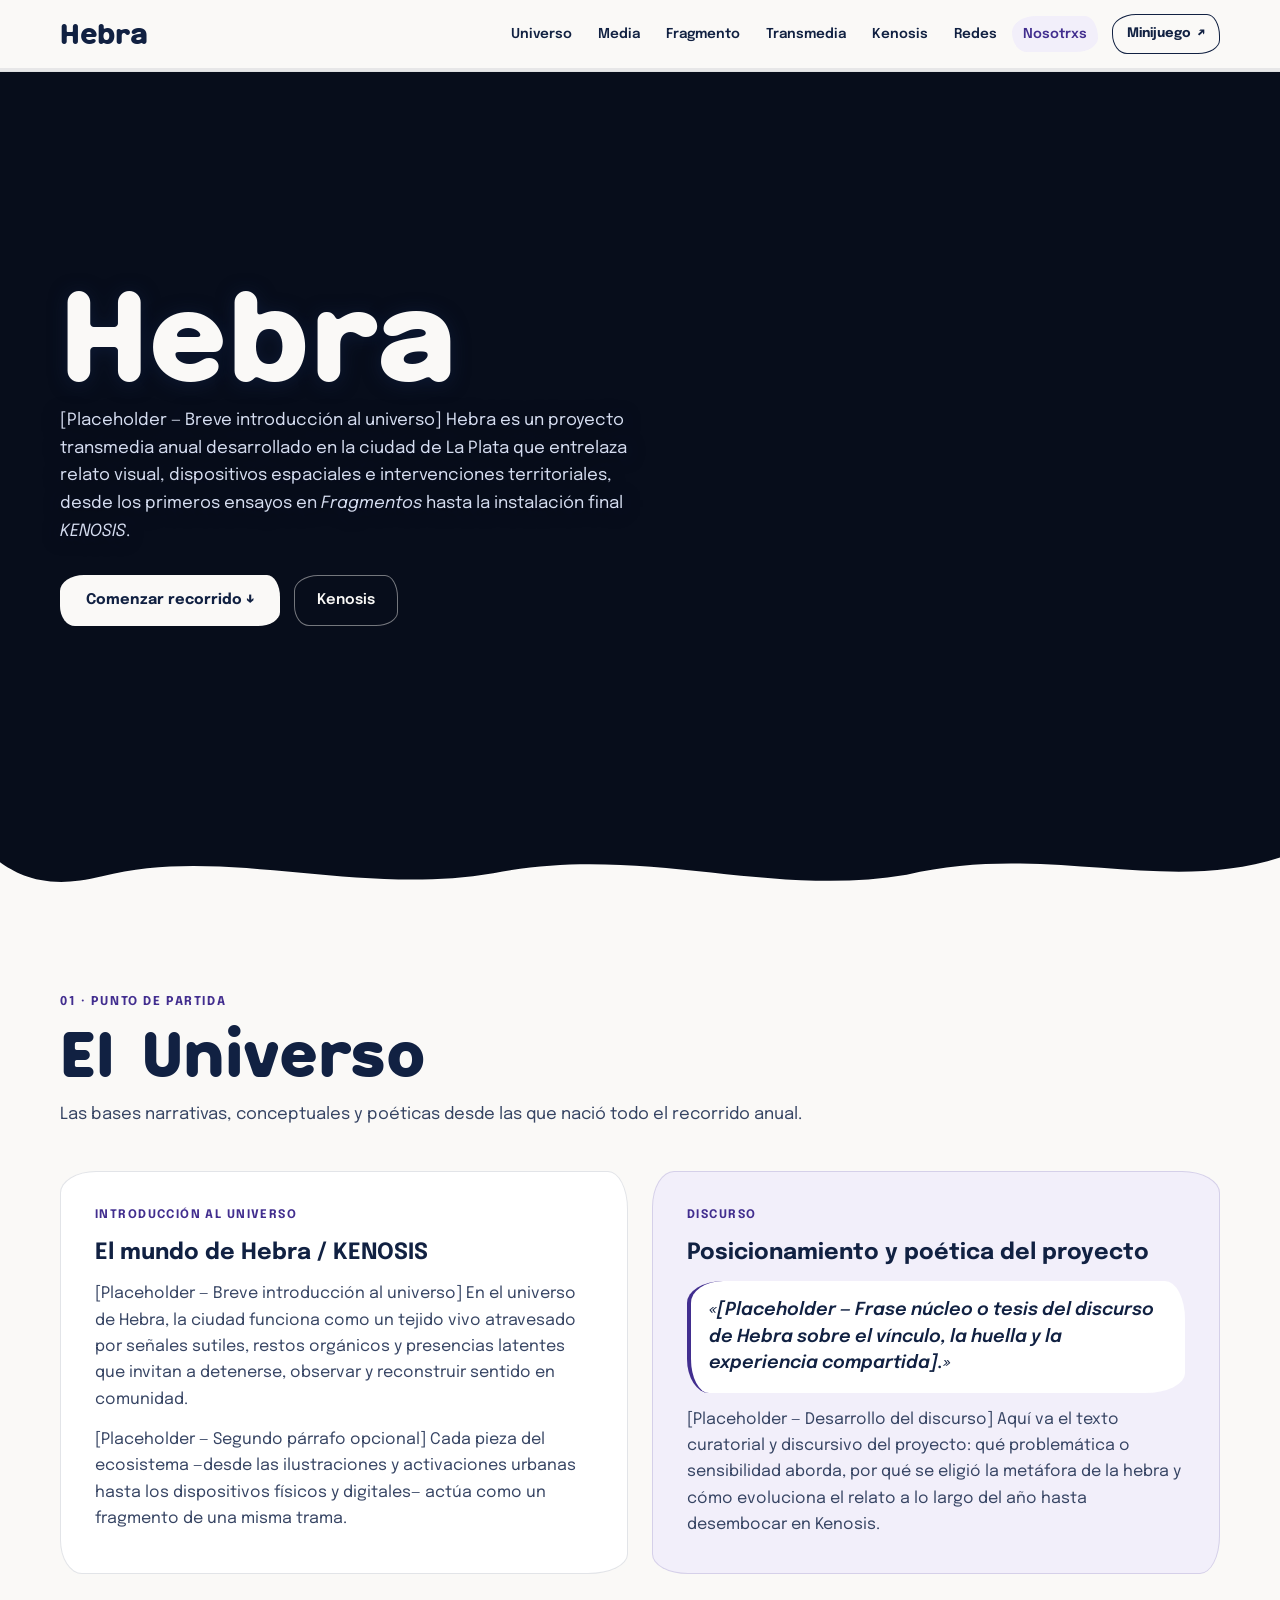
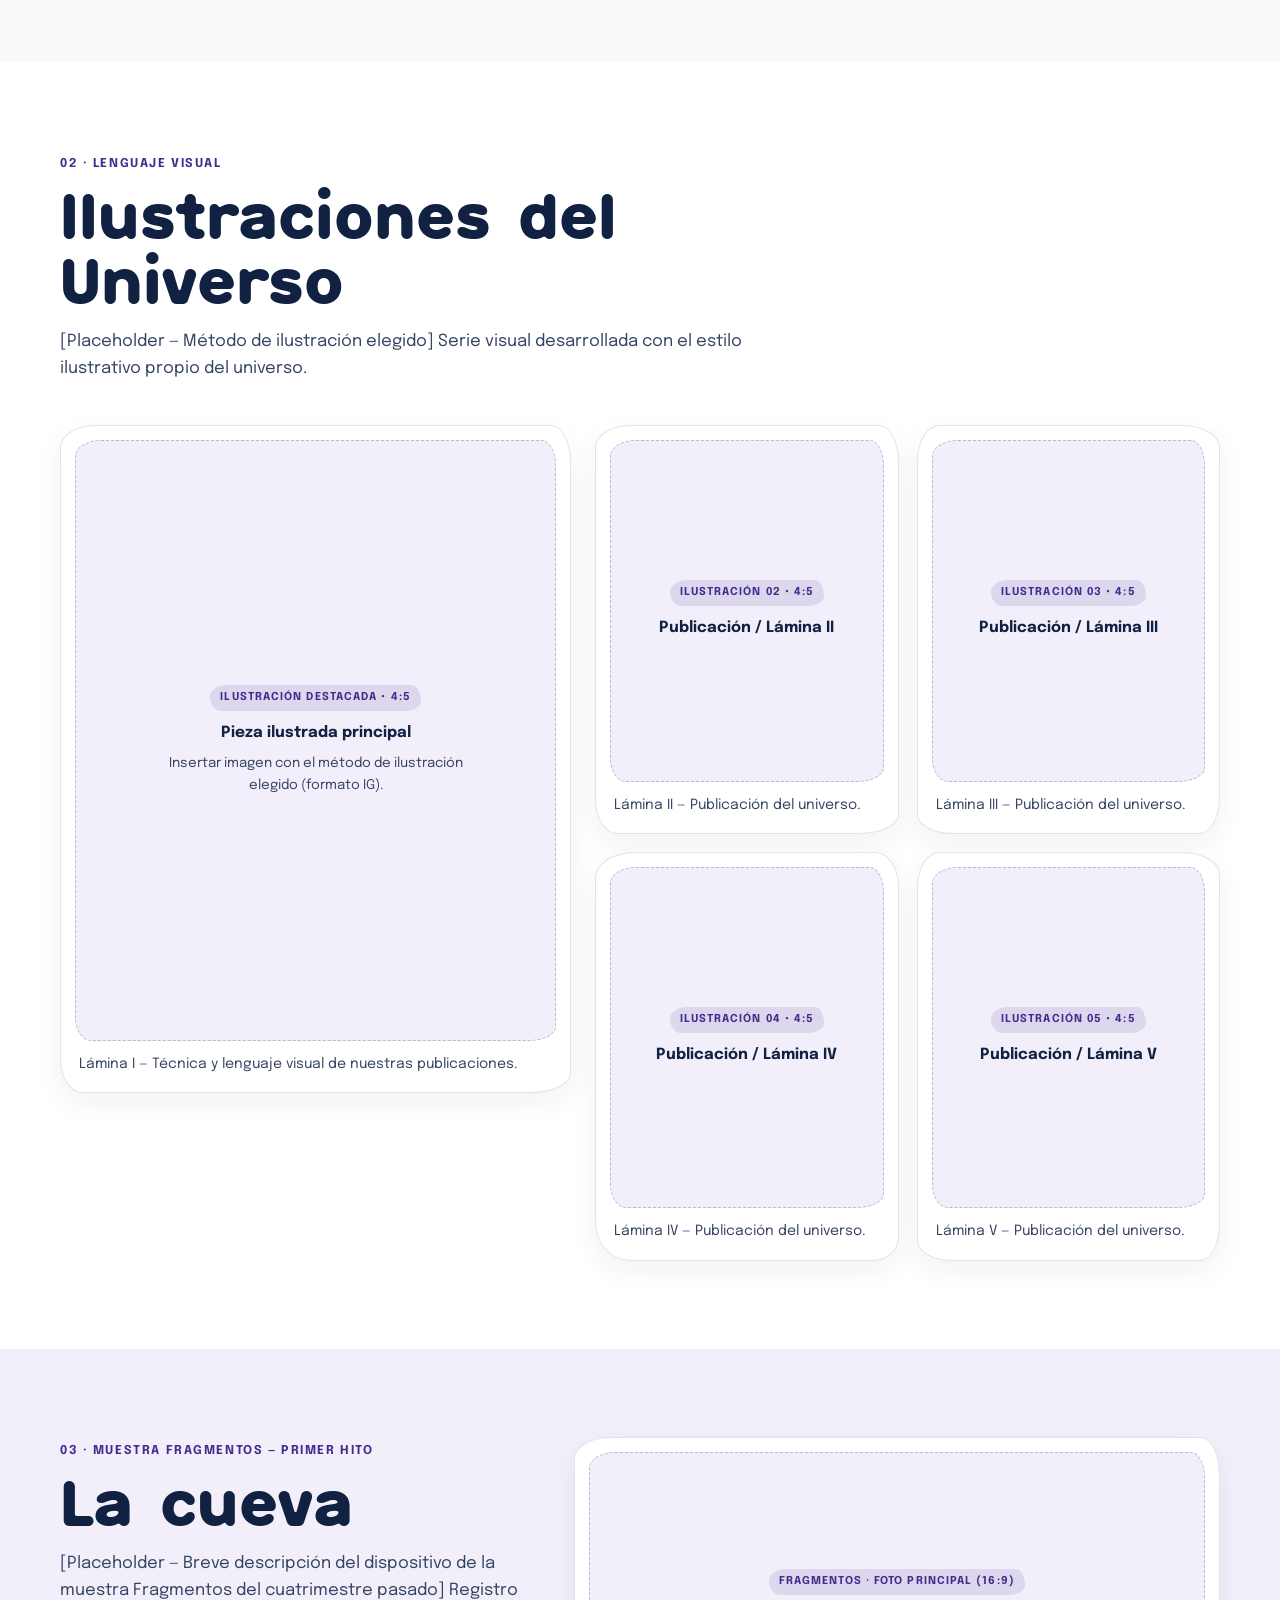
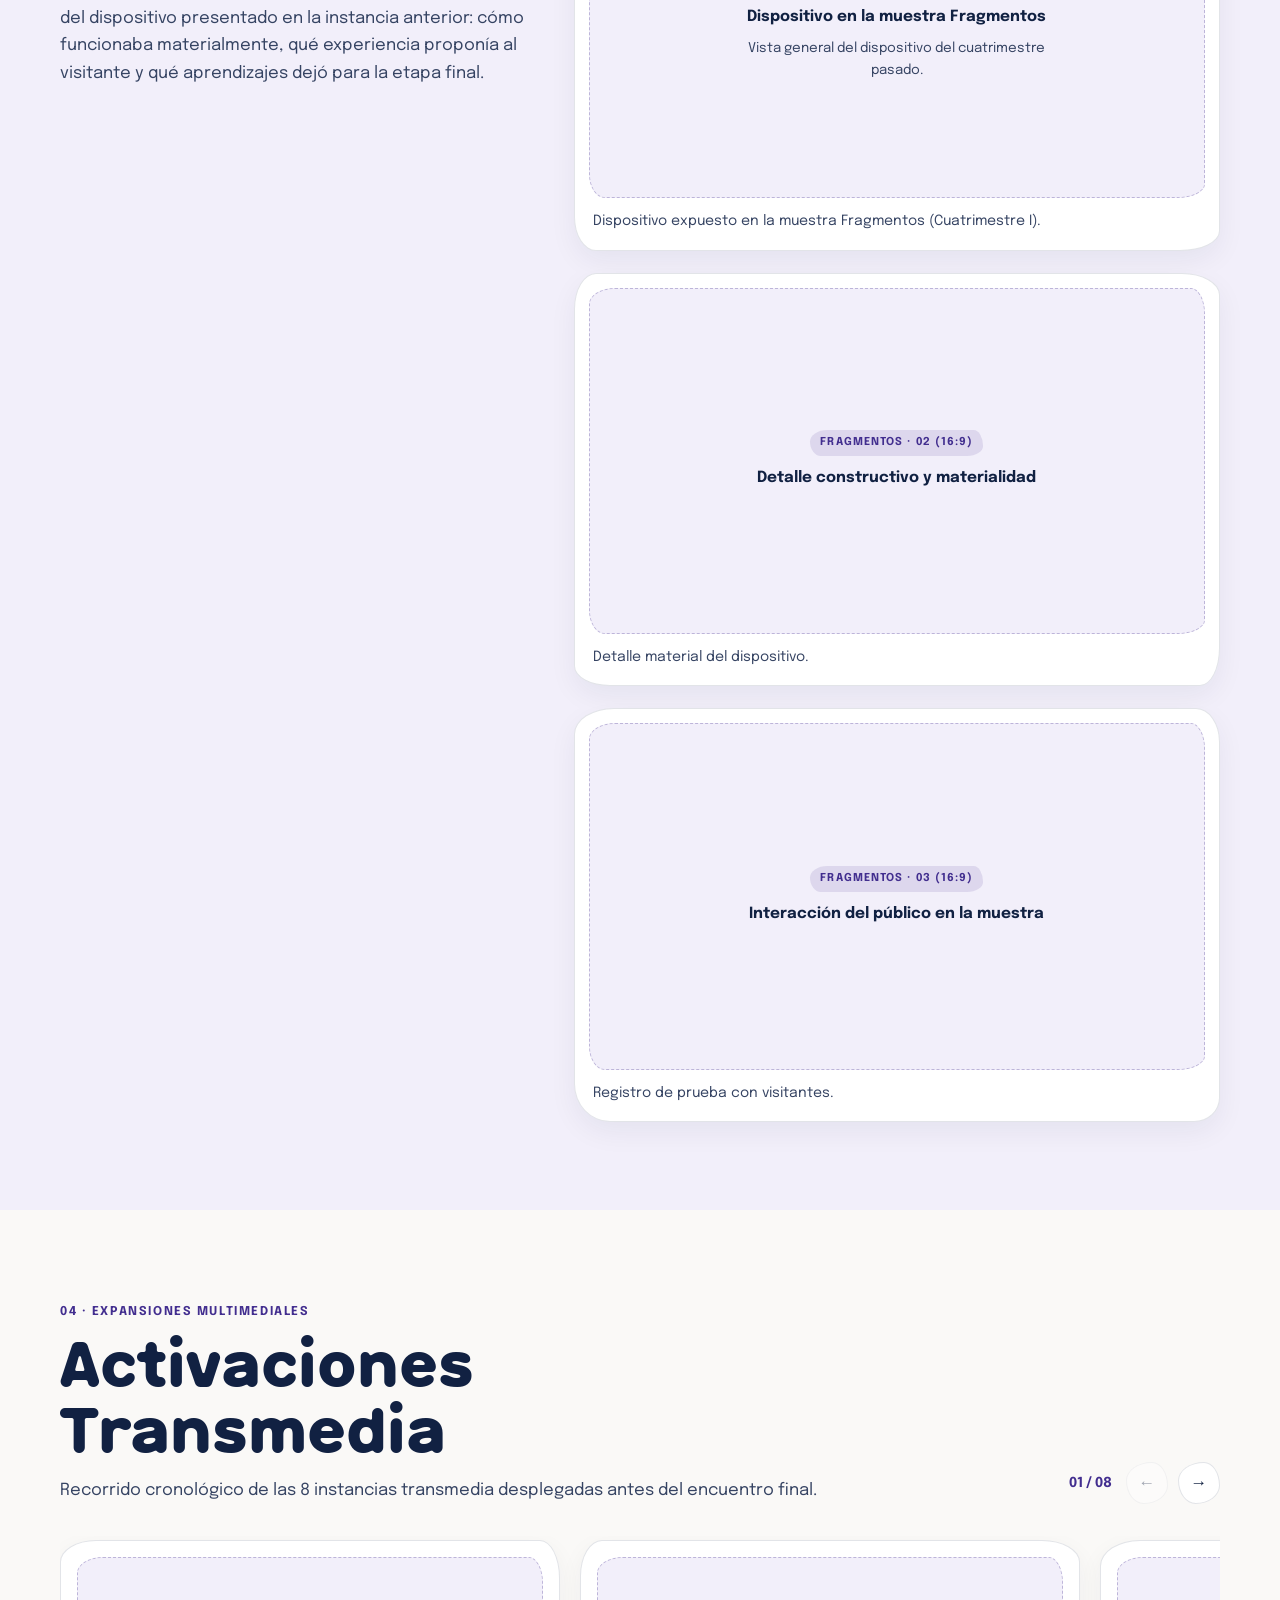
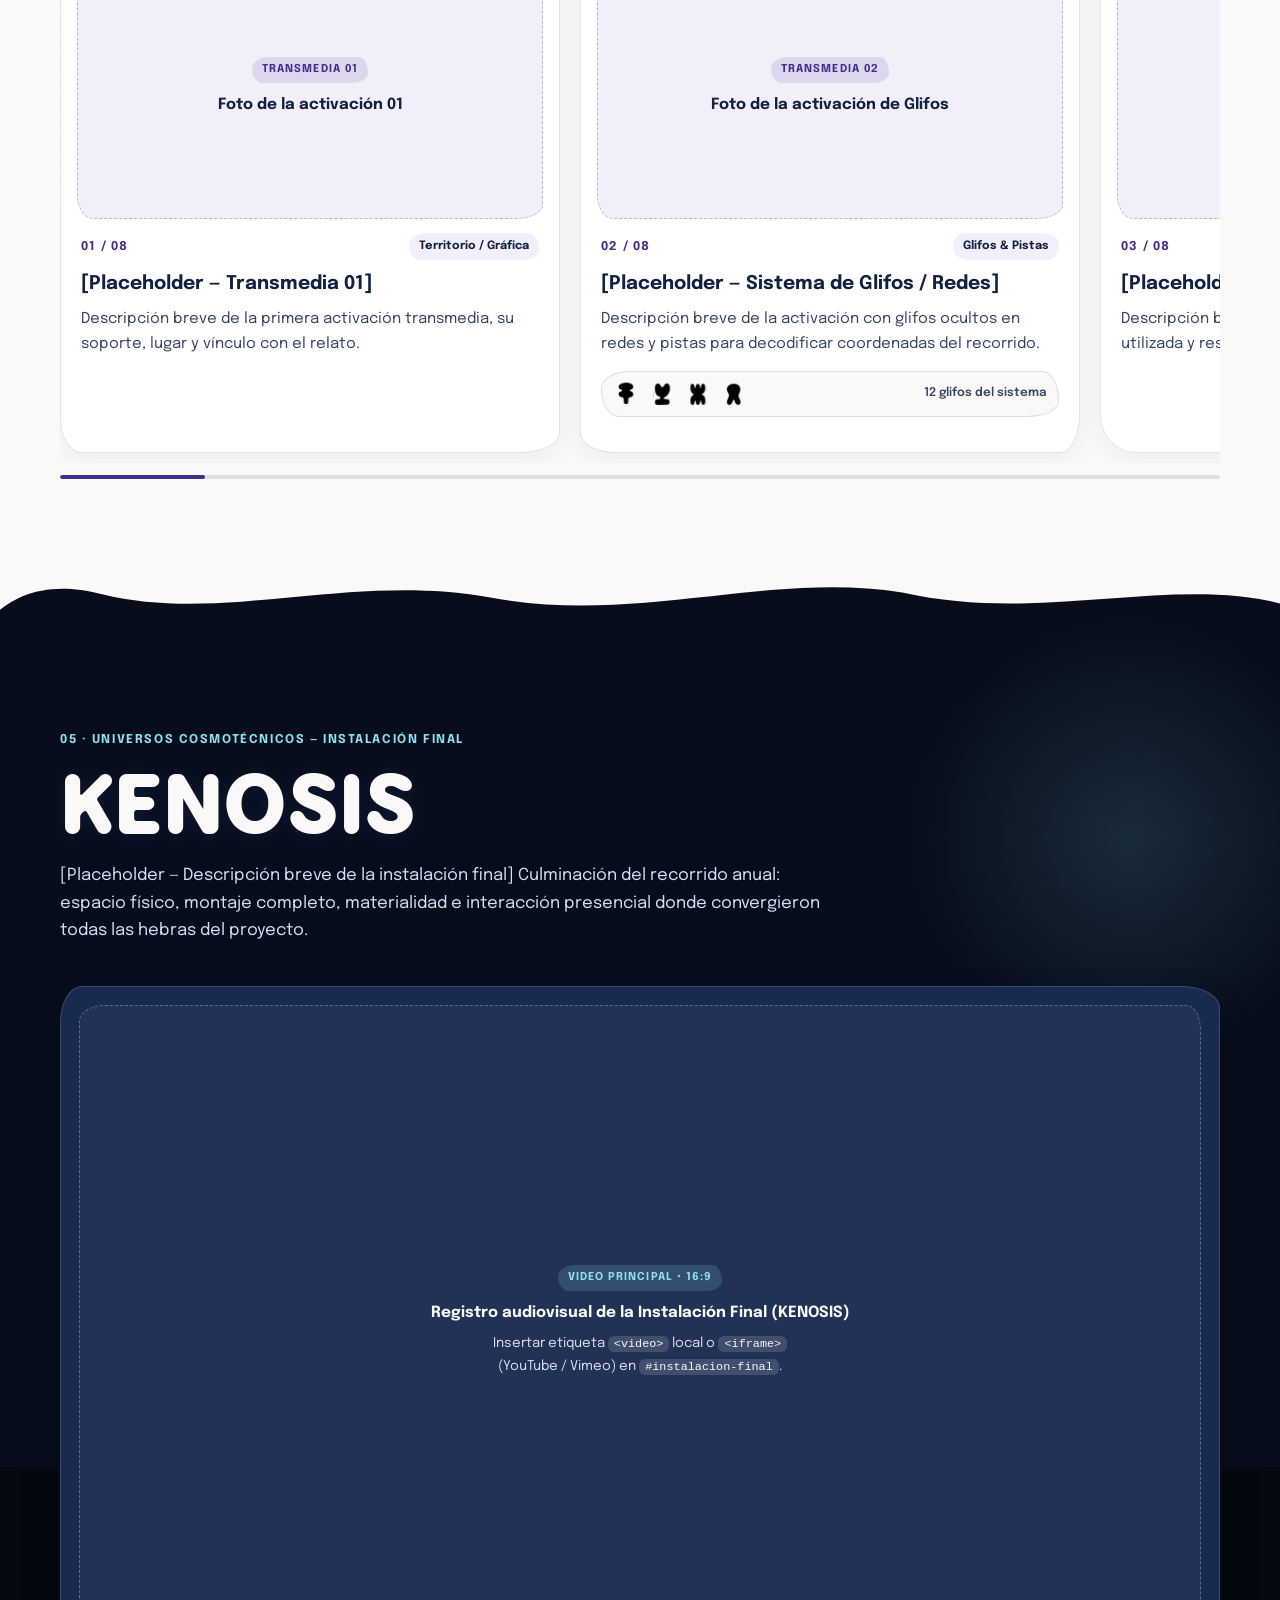
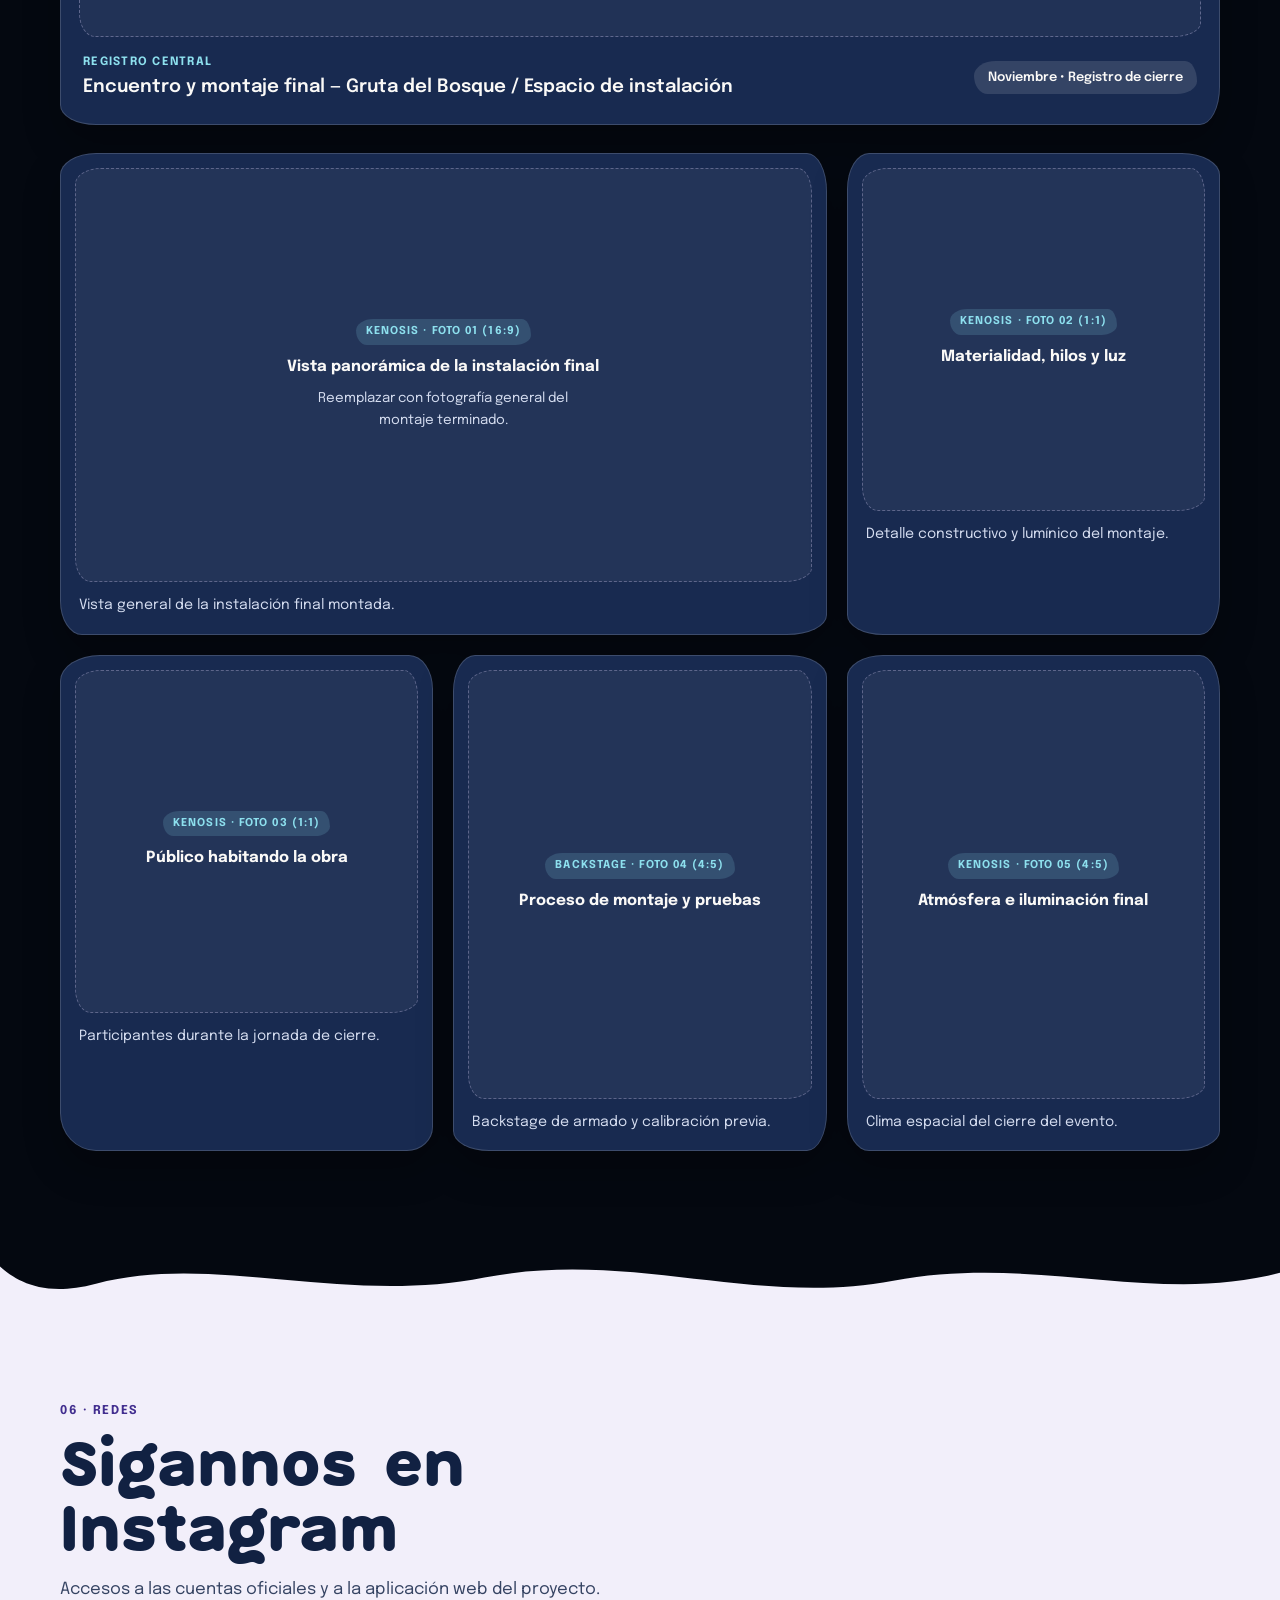
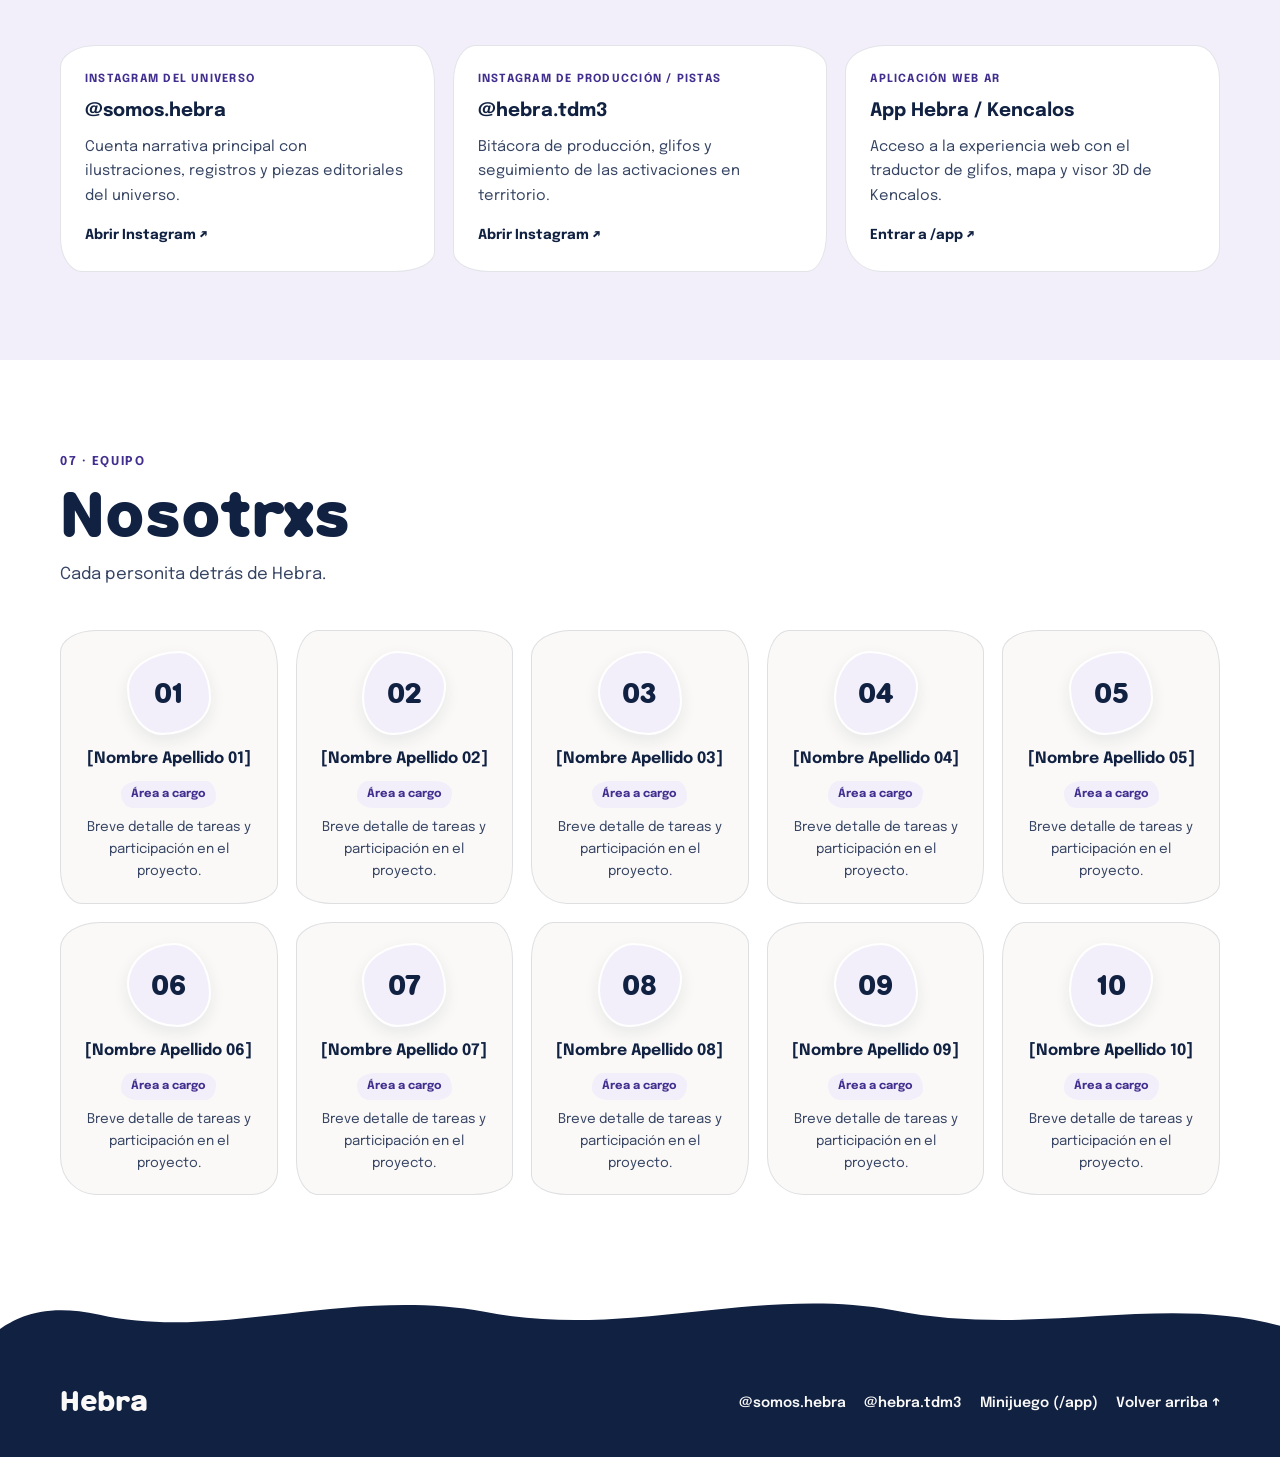
==== index.html @ f9820265 "fix" ====
<!DOCTYPE html>
<html lang="es">

<head>
  <meta charset="UTF-8">
  <meta name="viewport" content="width=device-width, initial-scale=1.0, viewport-fit=cover">
  <title>HEBRA</title>

  <!-- Favicon & Touch Icon -->
  <link rel="icon" type="image/png" href="./media/ico.png">
  <link rel="apple-touch-icon" href="./media/ico.png">

  <!-- Link Preview (Open Graph / Twitter) -->
  <meta property="og:type" content="website">
  <meta property="og:url" content="https://francolanciotti.github.io/HebraWeb/">
  <meta property="og:title" content="HEBRA">
  <meta property="og:site_name" content="HEBRA">
  <meta property="og:image" content="https://francolanciotti.github.io/HebraWeb/media/ico.png">
  <meta name="twitter:card" content="summary">
  <meta name="twitter:title" content="HEBRA">
  <meta name="twitter:image" content="https://francolanciotti.github.io/HebraWeb/media/ico.png">

  <meta name="theme-color" content="#112142">

  <!-- Google Fonts: Epilogue -->
  <link rel="preconnect" href="https://fonts.googleapis.com">
  <link rel="preconnect" href="https://fonts.gstatic.com" crossorigin>
  <link
    href="https://fonts.googleapis.com/css2?family=Epilogue:ital,wght@0,400;0,500;0,600;0,700;1,400;1,600&display=swap"
    rel="stylesheet">

  <link rel="stylesheet" href="landing.css">
</head>

<body id="top">
  <!-- =======================================================================
       NAVBAR LIMPIA + BARRA DE PROGRESO DEL RELATO
       ======================================================================= -->
  <header class="site-header">
    <nav class="navbar" aria-label="Navegación principal">
      <a href="#inicio" class="brand-link" aria-label="Inicio Hebra">
        <span class="brand-wordmark">Hebra</span>

      </a>

      <button class="nav-toggle" id="nav-toggle" type="button" aria-expanded="false" aria-controls="nav-menu"
        aria-label="Abrir menú de navegación">
        <span></span>
        <span></span>
        <span></span>
      </button>

      <div class="nav-menu" id="nav-menu">
        <ul class="nav-links">
          <li><a href="#universo">Universo</a></li>
          <li><a href="#ilustraciones">Media</a></li>
          <li><a href="#fragmentos">Fragmento</a></li>
          <li><a href="#transmedias">Transmedia</a></li>
          <li><a href="#instalacion-final">Kenosis</a></li>
          <li><a href="#plataformas">Redes</a></li>
          <li><a href="#equipo">Nosotrxs</a></li>
        </ul>

        <a href="./app/" class="nav-app-link" title="Ir a nuestro minijuego.">
          Minijuego <span aria-hidden="true">↗</span>
        </a>
      </div>
    </nav>
    <div class="scroll-progress-track" aria-hidden="true">
      <div class="scroll-progress-bar" id="scroll-progress-bar"></div>
    </div>
  </header>

  <main class="landing-main">
    <!-- =====================================================================
         PORTADA / HERO — BANDA OSCURA (#112142)
         ===================================================================== -->
    <section id="inicio" class="band band--dark hero-section">
      <!-- Animación de fondo en loop para la banda oscura de Hebra -->
      <div class="band-bg-media" aria-hidden="true">
        <video id="hebra-bg-video" class="band-bg-video" autoplay muted loop playsinline preload="auto">
          <!-- TODO: Coloca tu video en ./media/bg-animacion.webm y/o ./media/bg-animacion.mp4 -->
          <source src="./media/bg-animacion.webm" type="video/webm">
          <source src="./media/bg-animacion.mp4" type="video/mp4">
        </video>
        <div class="band-bg-scrim"></div>
      </div>

      <div class="container hero-grid">
        <div class="hero-copy">
          <h1 class="hero-title hero-stagger" style="--stagger: 0;">Hebra</h1>

          <!-- TODO: Reemplazar con la breve introducción oficial al universo Hebra -->
          <p class="hero-intro hero-stagger" style="--stagger: 3;">
            [Placeholder — Breve introducción al universo] Hebra es un proyecto transmedia anual desarrollado en la
            ciudad de La Plata que entrelaza relato visual, dispositivos espaciales e intervenciones territoriales,
            desde los primeros ensayos en <em>Fragmentos</em> hasta la instalación final <em>KENOSIS</em>.
          </p>

          <div class="hero-actions hero-stagger" style="--stagger: 4;">
            <a href="#universo" class="btn-light-pill">Comenzar recorrido ↓</a>
            <a href="#instalacion-final" class="btn-outline-light">Kenosis</a>
          </div>
        </div>


      </div>

      <div class="blob-mask blob-mask--bottom blob-mask--paper" aria-hidden="true">
        <svg viewBox="0 0 1440 90" preserveAspectRatio="none">
          <path d="M0,90 L1440,90 L1440,34 C1310,82 1175,14 1020,56 C865,86 720,16 555,54 C400,84 250,18 115,58 C52,76 20,56 0,40 Z" />
        </svg>
      </div>
    </section>

    <!-- =====================================================================
         01 · EL UNIVERSO Y EL DISCURSO — BANDA CLARA (#FAF9F7)
         ===================================================================== -->
    <section id="universo" class="band band--paper section-block">
      <div class="container">
        <header class="section-header reveal-on-scroll">
          <span class="section-index">01 · PUNTO DE PARTIDA</span>
          <h2 class="section-title">El Universo</h2>
          <p class="section-lead">
            Las bases narrativas, conceptuales y poéticas desde las que nació todo el recorrido anual.
          </p>
        </header>

        <div class="discourse-grid">
          <article class="editorial-card editorial-card--white reveal-on-scroll">
            <span class="card-tag">INTRODUCCIÓN AL UNIVERSO</span>
            <h3>El mundo de Hebra / KENOSIS</h3>
            <!-- TODO: Reemplazar con la introducción definitiva al universo -->
            <p>
              [Placeholder — Breve introducción al universo] En el universo de Hebra, la ciudad funciona como un tejido
              vivo atravesado por señales sutiles, restos orgánicos y presencias latentes que invitan a detenerse,
              observar y reconstruir sentido en comunidad.
            </p>
            <p>
              [Placeholder — Segundo párrafo opcional] Cada pieza del ecosistema —desde las ilustraciones y activaciones
              urbanas hasta los dispositivos físicos y digitales— actúa como un fragmento de una misma trama.
            </p>
          </article>

          <article class="editorial-card editorial-card--tinted reveal-on-scroll">
            <span class="card-tag">DISCURSO</span>
            <h3>Posicionamiento y poética del proyecto</h3>
            <!-- TODO: Reemplazar cita y texto del discurso del grupo -->
            <blockquote class="discourse-quote">
              «[Placeholder — Frase núcleo o tesis del discurso de Hebra sobre el vínculo, la huella y la experiencia
              compartida].»
            </blockquote>
            <p>
              [Placeholder — Desarrollo del discurso] Aquí va el texto curatorial y discursivo del proyecto: qué
              problemática o sensibilidad aborda, por qué se eligió la metáfora de la hebra y cómo evoluciona el relato
              a lo largo del año hasta desembocar en Kenosis.
            </p>
          </article>
        </div>
      </div>
    </section>

    <!-- =====================================================================
         02 · ILUSTRACIONES DEL UNIVERSO — BANDA BLANCA (#FFFFFF)
         ===================================================================== -->
    <section id="ilustraciones" class="band band--white section-block">
      <div class="container">
        <header class="section-header reveal-on-scroll">
          <span class="section-index">02 · LENGUAJE VISUAL</span>
          <h2 class="section-title">Ilustraciones del Universo</h2>
          <!-- TODO: Describir brevemente el método de ilustración elegido -->
          <p class="section-lead">
            [Placeholder — Método de ilustración elegido] Serie visual desarrollada con el estilo ilustrativo propio
            del universo.
          </p>
        </header>

        <div class="illustrations-layout">
          <figure class="media-card media-card--light reveal-on-scroll">
            <div class="media-slot media-slot--insta">
              <!-- TODO: <img src="./media/ilustracion-01.jpg" alt="Ilustración principal del universo Hebra" data-lightbox> -->
              <div class="placeholder-inner">
                <span class="placeholder-badge">ILUSTRACIÓN DESTACADA • 4:5</span>
                <strong>Pieza ilustrada principal</strong>
                <p>Insertar imagen con el método de ilustración elegido (formato IG).</p>
              </div>
            </div>
            <figcaption class="media-caption">
              <!-- TODO: Epígrafe + técnica -->
              Lámina I — Técnica y lenguaje visual de nuestras publicaciones.
            </figcaption>
          </figure>

          <div class="illustrations-subgrid">
            <figure class="media-card media-card--light reveal-on-scroll">
              <div class="media-slot media-slot--insta">
                <!-- TODO: <img src="./media/ilustracion-02.jpg" alt="Ilustración de publicación Instagram 2" data-lightbox> -->
                <div class="placeholder-inner">
                  <span class="placeholder-badge">ILUSTRACIÓN 02 • 4:5</span>
                  <strong>Publicación / Lámina II</strong>
                </div>
              </div>
              <figcaption class="media-caption">Lámina II — Publicación del universo.</figcaption>
            </figure>

            <figure class="media-card media-card--light reveal-on-scroll">
              <div class="media-slot media-slot--insta">
                <!-- TODO: <img src="./media/ilustracion-03.jpg" alt="Ilustración de publicación Instagram 3" data-lightbox> -->
                <div class="placeholder-inner">
                  <span class="placeholder-badge">ILUSTRACIÓN 03 • 4:5</span>
                  <strong>Publicación / Lámina III</strong>
                </div>
              </div>
              <figcaption class="media-caption">Lámina III — Publicación del universo.</figcaption>
            </figure>

            <figure class="media-card media-card--light reveal-on-scroll">
              <div class="media-slot media-slot--insta">
                <!-- TODO: <img src="./media/ilustracion-04.jpg" alt="Ilustración de publicación Instagram 4" data-lightbox> -->
                <div class="placeholder-inner">
                  <span class="placeholder-badge">ILUSTRACIÓN 04 • 4:5</span>
                  <strong>Publicación / Lámina IV</strong>
                </div>
              </div>
              <figcaption class="media-caption">Lámina IV — Publicación del universo.</figcaption>
            </figure>

            <figure class="media-card media-card--light reveal-on-scroll">
              <div class="media-slot media-slot--insta">
                <!-- TODO: <img src="./media/ilustracion-05.jpg" alt="Ilustración de publicación Instagram 5" data-lightbox> -->
                <div class="placeholder-inner">
                  <span class="placeholder-badge">ILUSTRACIÓN 05 • 4:5</span>
                  <strong>Publicación / Lámina V</strong>
                </div>
              </div>
              <figcaption class="media-caption">Lámina V — Publicación del universo.</figcaption>
            </figure>
          </div>
        </div>
      </div>
    </section>

    <!-- =====================================================================
         03 · MUESTRA FRAGMENTOS (STICKY SPLIT) — BANDA LAVANDA (#F2EFFA)
         ===================================================================== -->
    <section id="fragmentos" class="band band--lavender section-block">
      <div class="container">
        <div class="fragmentos-sticky-layout">
          <div class="fragmentos-sticky-col reveal-on-scroll">
            <span class="section-index">03 · Muestra Fragmentos — Primer hito</span>
            <h2 class="section-title">La cueva</h2>
            <!-- TODO: Reemplazar con la descripción breve del dispositivo de Fragmentos -->
            <p class="section-lead">
              [Placeholder — Breve descripción del dispositivo de la muestra Fragmentos del cuatrimestre pasado]
              Registro del dispositivo presentado en la instancia anterior: cómo funcionaba materialmente, qué
              experiencia proponía al visitante y qué aprendizajes dejó para la etapa final.
            </p>
          </div>

          <div class="fragmentos-photos-col">
            <figure class="media-card media-card--light reveal-on-scroll">
              <div class="media-slot media-slot--landscape">
                <!-- TODO: <img src="./media/fragmentos-01.jpg" alt="Dispositivo completo en la muestra Fragmentos" data-lightbox> -->
                <div class="placeholder-inner">
                  <span class="placeholder-badge">FRAGMENTOS · FOTO PRINCIPAL (16:9)</span>
                  <strong>Dispositivo en la muestra Fragmentos</strong>
                  <p>Vista general del dispositivo del cuatrimestre pasado.</p>
                </div>
              </div>
              <figcaption class="media-caption">Dispositivo expuesto en la muestra Fragmentos (Cuatrimestre I).
              </figcaption>
            </figure>

            <figure class="media-card media-card--light reveal-on-scroll">
              <div class="media-slot media-slot--landscape">
                <!-- TODO: <img src="./media/fragmentos-02.jpg" alt="Detalle del dispositivo Fragmentos" data-lightbox> -->
                <div class="placeholder-inner">
                  <span class="placeholder-badge">FRAGMENTOS · 02 (16:9)</span>
                  <strong>Detalle constructivo y materialidad</strong>
                </div>
              </div>
              <figcaption class="media-caption">Detalle material del dispositivo.</figcaption>
            </figure>

            <figure class="media-card media-card--light reveal-on-scroll">
              <div class="media-slot media-slot--landscape">
                <!-- TODO: <img src="./media/fragmentos-03.jpg" alt="Interacción del público en Fragmentos" data-lightbox> -->
                <div class="placeholder-inner">
                  <span class="placeholder-badge">FRAGMENTOS · 03 (16:9)</span>
                  <strong>Interacción del público en la muestra</strong>
                </div>
              </div>
              <figcaption class="media-caption">Registro de prueba con visitantes.</figcaption>
            </figure>
          </div>
        </div>
      </div>
    </section>

    <!-- =====================================================================
         04 · LAS 8 ACTIVACIONES TRANSMEDIA (TIMELINE CON FLECHAS Y 1 BARRA)
         ===================================================================== -->
    <section id="transmedias" class="band band--paper section-block">
      <div class="container">
        <div class="transmedia-header-row reveal-on-scroll">
          <header class="section-header">
            <span class="section-index">04 · Expansiones multimediales</span>
            <h2 class="section-title">Activaciones Transmedia</h2>
            <p class="section-lead">
              Recorrido cronológico de las 8 instancias transmedia desplegadas antes del encuentro final.
            </p>
          </header>

          <div class="timeline-actions">
            <span class="timeline-counter" id="transmedia-counter">01 / 08</span>
            <button type="button" class="timeline-arrow-btn" id="btn-transmedia-prev"
              aria-label="Activación anterior">←</button>
            <button type="button" class="timeline-arrow-btn" id="btn-transmedia-next"
              aria-label="Siguiente activación">→</button>
          </div>
        </div>

        <div class="transmedia-track" id="transmedia-track">
          <!-- Transmedia 01 -->
          <article class="transmedia-card" data-step-index="0">
            <div class="media-slot media-slot--landscape">
              <!-- TODO: <img src="./media/transmedia-01.jpg" alt="Registro activación transmedia 1" data-lightbox> -->
              <div class="placeholder-inner">
                <span class="placeholder-badge">TRANSMEDIA 01</span>
                <strong>Foto de la activación 01</strong>
              </div>
            </div>
            <div class="transmedia-body">
              <div class="transmedia-meta">
                <span class="transmedia-num">01 / 08</span>
                <span class="transmedia-pill">Territorio / Gráfica</span>
              </div>
              <!-- TODO: Completar título y descripción real -->
              <h3>[Placeholder — Transmedia 01]</h3>
              <p>Descripción breve de la primera activación transmedia, su soporte, lugar y vínculo con el relato.</p>
            </div>
          </article>

          <!-- Transmedia 02: Incluye el sistema de Glifos como parte de esta transmedia -->
          <article class="transmedia-card" data-step-index="1">
            <div class="media-slot media-slot--landscape">
              <!-- TODO: <img src="./media/transmedia-02.jpg" alt="Registro activación transmedia 2 — Glifos" data-lightbox> -->
              <div class="placeholder-inner">
                <span class="placeholder-badge">TRANSMEDIA 02</span>
                <strong>Foto de la activación de Glifos</strong>
              </div>
            </div>
            <div class="transmedia-body">
              <div class="transmedia-meta">
                <span class="transmedia-num">02 / 08</span>
                <span class="transmedia-pill">Glifos &amp; Pistas</span>
              </div>
              <h3>[Placeholder — Sistema de Glifos / Redes]</h3>
              <p>
                Descripción breve de la activación con glifos ocultos en redes y pistas para decodificar coordenadas
                del recorrido.
              </p>
              <div class="transmedia-glyphs-row" aria-label="Muestra de glifos utilizados en la transmedia">
                <img src="./app/assets/glifos/image (45) 2.svg" alt="Glifo I">
                <img src="./app/assets/glifos/image (45) 3.svg" alt="Glifo II">
                <img src="./app/assets/glifos/image (45) 4.svg" alt="Glifo III">
                <img src="./app/assets/glifos/image (45) 5.svg" alt="Glifo IV">
                <span>12 glifos del sistema</span>
              </div>
            </div>
          </article>

          <!-- Transmedia 03 -->
          <article class="transmedia-card" data-step-index="2">
            <div class="media-slot media-slot--landscape">
              <!-- TODO: <img src="./media/transmedia-03.jpg" alt="Registro activación transmedia 3" data-lightbox> -->
              <div class="placeholder-inner">
                <span class="placeholder-badge">TRANSMEDIA 03</span>
                <strong>Foto de la activación 03</strong>
              </div>
            </div>
            <div class="transmedia-body">
              <div class="transmedia-meta">
                <span class="transmedia-num">03 / 08</span>
                <span class="transmedia-pill">Intervención</span>
              </div>
              <h3>[Placeholder — Transmedia 03]</h3>
              <p>Descripción breve de la tercera activación, materialidad utilizada y respuesta del público.</p>
            </div>
          </article>

          <!-- Transmedia 04: App WebAR (mismo peso visual que las otras 7, con acceso claro a ./app/) -->
          <article class="transmedia-card" data-step-index="3">
            <div class="media-slot media-slot--landscape">
              <!-- TODO: <img src="./media/transmedia-04-app.jpg" alt="Registro App WebAR Hebra y Kencalos 3D" data-lightbox> -->
              <div class="placeholder-inner">
                <span class="placeholder-badge">TRANSMEDIA 04 • WEB AR</span>
                <strong>App WebAR — Kencalos &amp; Mapa</strong>
              </div>
            </div>
            <div class="transmedia-body">
              <div class="transmedia-meta">
                <span class="transmedia-num">04 / 08</span>
                <span class="transmedia-pill">WebAR / 3D</span>
              </div>
              <h3>Aplicación WebAR &amp; Kencalos</h3>
              <p>
                Dispositivo web con traductor de glifos, mapa de La Plata y captura AR de los 3 Kencalos en El Bosque,
                Plaza San Martín y Sede Fonseca.
              </p>
              <a href="./app/" class="card-inline-link">Abrir experiencia en /app ↗</a>
            </div>
          </article>

          <!-- Transmedia 05 -->
          <article class="transmedia-card" data-step-index="4">
            <div class="media-slot media-slot--landscape">
              <!-- TODO: <img src="./media/transmedia-05.jpg" alt="Registro activación transmedia 5" data-lightbox> -->
              <div class="placeholder-inner">
                <span class="placeholder-badge">TRANSMEDIA 05</span>
                <strong>Foto de la activación 05</strong>
              </div>
            </div>
            <div class="transmedia-body">
              <div class="transmedia-meta">
                <span class="transmedia-num">05 / 08</span>
                <span class="transmedia-pill">Editorial / Sonoro</span>
              </div>
              <h3>[Placeholder — Transmedia 05]</h3>
              <p>Descripción breve de la quinta activación transmedia dentro del ecosistema anual.</p>
            </div>
          </article>

          <!-- Transmedia 06 -->
          <article class="transmedia-card" data-step-index="5">
            <div class="media-slot media-slot--landscape">
              <!-- TODO: <img src="./media/transmedia-06.jpg" alt="Registro activación transmedia 6" data-lightbox> -->
              <div class="placeholder-inner">
                <span class="placeholder-badge">TRANSMEDIA 06</span>
                <strong>Foto de la activación 06</strong>
              </div>
            </div>
            <div class="transmedia-body">
              <div class="transmedia-meta">
                <span class="transmedia-num">06 / 08</span>
                <span class="transmedia-pill">Objeto / Físico</span>
              </div>
              <h3>[Placeholder — Transmedia 06]</h3>
              <p>Descripción breve de la sexta activación transmedia y cómo conectaba con las demás piezas.</p>
            </div>
          </article>

          <!-- Transmedia 07 -->
          <article class="transmedia-card" data-step-index="6">
            <div class="media-slot media-slot--landscape">
              <!-- TODO: <img src="./media/transmedia-07.jpg" alt="Registro activación transmedia 7" data-lightbox> -->
              <div class="placeholder-inner">
                <span class="placeholder-badge">TRANSMEDIA 07</span>
                <strong>Foto de la activación 07</strong>
              </div>
            </div>
            <div class="transmedia-body">
              <div class="transmedia-meta">
                <span class="transmedia-num">07 / 08</span>
                <span class="transmedia-pill">Digital / Archivo</span>
              </div>
              <h3>[Placeholder — Transmedia 07]</h3>
              <p>Descripción breve de la séptima activación transmedia y su rol dentro de la narrativa.</p>
            </div>
          </article>

          <!-- Transmedia 08 -->
          <article class="transmedia-card" data-step-index="7">
            <div class="media-slot media-slot--landscape">
              <!-- TODO: <img src="./media/transmedia-08.jpg" alt="Registro activación transmedia 8" data-lightbox> -->
              <div class="placeholder-inner">
                <span class="placeholder-badge">TRANSMEDIA 08</span>
                <strong>Foto de la activación 08</strong>
              </div>
            </div>
            <div class="transmedia-body">
              <div class="transmedia-meta">
                <span class="transmedia-num">08 / 08</span>
                <span class="transmedia-pill">Convocatoria / Cierre</span>
              </div>
              <h3>[Placeholder — Transmedia 08]</h3>
              <p>Descripción breve de la octava activación transmedia y su articulación directa hacia Kenosis.</p>
            </div>
          </article>
        </div>

        <div class="timeline-progress" id="timeline-progress" aria-hidden="true">
          <div class="timeline-progress-fill" id="timeline-progress-fill"></div>
        </div>
      </div>
    </section>

    <!-- =====================================================================
         05 · INSTALACIÓN FINAL: KENOSIS (CLÍMAX DEL RELATO) — BANDA OSCURA (#112142)
         ===================================================================== -->
    <section id="instalacion-final" class="band band--dark section-block section-climax">
      <div class="blob-mask blob-mask--top blob-mask--paper" aria-hidden="true">
        <svg viewBox="0 0 1440 90" preserveAspectRatio="none">
          <path d="M0,0 L1440,0 L1440,48 C1315,12 1170,74 1015,34 C865,6 715,76 550,40 C395,8 250,74 115,36 C54,18 20,38 0,56 Z" />
        </svg>
      </div>

      <!-- Animación de fondo en loop para la banda oscura de Kenosis -->
      <div class="climax-bg-sticky-track" aria-hidden="true">
        <div class="climax-bg-sticky-viewport">
          <video id="kenosis-bg-video" class="band-bg-video" autoplay muted loop playsinline preload="auto">
            <!-- TODO: Coloca tu video en ./media/bg-animacion.webm y/o ./media/bg-animacion.mp4 -->
            <source src="./media/bg-animacion.webm" type="video/webm">
            <source src="./media/bg-animacion.mp4" type="video/mp4">
          </video>
          <div class="band-bg-scrim band-bg-scrim--climax"></div>
        </div>
      </div>

      <div class="container">
        <header class="section-header section-header--dark reveal-on-scroll">
          <span class="section-index section-index--light">05 · Universos cosmotécnicos — INSTALACIÓN FINAL</span>
          <h2 class="section-title section-title--light">KENOSIS</h2>
          <!-- TODO: Reemplazar con la descripción breve de la instalación final -->
          <p class="section-lead section-lead--light">
            [Placeholder — Descripción breve de la instalación final] Culminación del recorrido anual: espacio físico,
            montaje completo, materialidad e interacción presencial donde convergieron todas las hebras del proyecto.
          </p>
        </header>

        <!-- Video Principal de la Instalación Final -->
        <div class="media-card media-card--dark featured-video-card reveal-on-scroll">
          <div class="video-frame-wrapper">
            <!-- TODO: Reemplazar este bloque por tu <video controls playsinline> o <iframe> de YouTube/Vimeo:
            <video controls playsinline preload="metadata" poster="./media/instalacion-poster.jpg">
              <source src="./media/instalacion-final.mp4" type="video/mp4">
            </video>
            -->
            <div class="placeholder-inner">
              <span class="placeholder-badge">VIDEO PRINCIPAL • 16:9</span>
              <strong>Registro audiovisual de la Instalación Final (KENOSIS)</strong>
              <p>Insertar etiqueta <code>&lt;video&gt;</code> local o <code>&lt;iframe&gt;</code> (YouTube / Vimeo) en
                <code>#instalacion-final</code>.
              </p>
            </div>
          </div>
          <div class="featured-video-meta">
            <div>
              <span class="meta-kicker">REGISTRO CENTRAL</span>
              <h3>Encuentro y montaje final — Gruta del Bosque / Espacio de instalación</h3>
            </div>
            <!-- TODO: Ajustar fecha / sede -->
            <span class="meta-chip meta-chip--dark">Noviembre • Registro de cierre</span>
          </div>
        </div>

        <!-- Galería fotográfica protagonista de la Instalación Final -->
        <div class="instalacion-gallery">
          <figure class="media-card media-card--dark gallery-item gallery-item--wide reveal-on-scroll">
            <div class="media-slot media-slot--landscape media-slot--dark">
              <!-- TODO: <img src="./media/instalacion-01.jpg" alt="Vista general de la instalación final Kenosis" data-lightbox> -->
              <div class="placeholder-inner">
                <span class="placeholder-badge">KENOSIS · FOTO 01 (16:9)</span>
                <strong>Vista panorámica de la instalación final</strong>
                <p>Reemplazar con fotografía general del montaje terminado.</p>
              </div>
            </div>
            <figcaption class="media-caption media-caption--dark">Vista general de la instalación final montada.
            </figcaption>
          </figure>

          <figure class="media-card media-card--dark gallery-item reveal-on-scroll">
            <div class="media-slot media-slot--square media-slot--dark">
              <!-- TODO: <img src="./media/instalacion-02.jpg" alt="Detalle material de Kenosis" data-lightbox> -->
              <div class="placeholder-inner">
                <span class="placeholder-badge">KENOSIS · FOTO 02 (1:1)</span>
                <strong>Materialidad, hilos y luz</strong>
              </div>
            </div>
            <figcaption class="media-caption media-caption--dark">Detalle constructivo y lumínico del montaje.
            </figcaption>
          </figure>

          <figure class="media-card media-card--dark gallery-item reveal-on-scroll">
            <div class="media-slot media-slot--square media-slot--dark">
              <!-- TODO: <img src="./media/instalacion-03.jpg" alt="Público recorriendo la instalación final" data-lightbox> -->
              <div class="placeholder-inner">
                <span class="placeholder-badge">KENOSIS · FOTO 03 (1:1)</span>
                <strong>Público habitando la obra</strong>
              </div>
            </div>
            <figcaption class="media-caption media-caption--dark">Participantes durante la jornada de cierre.
            </figcaption>
          </figure>

          <figure class="media-card media-card--dark gallery-item reveal-on-scroll">
            <div class="media-slot media-slot--portrait media-slot--dark">
              <!-- TODO: <img src="./media/instalacion-04.jpg" alt="Backstage de armado de Kenosis" data-lightbox> -->
              <div class="placeholder-inner">
                <span class="placeholder-badge">BACKSTAGE · FOTO 04 (4:5)</span>
                <strong>Proceso de montaje y pruebas</strong>
              </div>
            </div>
            <figcaption class="media-caption media-caption--dark">Backstage de armado y calibración previa.</figcaption>
          </figure>

          <figure class="media-card media-card--dark gallery-item reveal-on-scroll">
            <div class="media-slot media-slot--portrait media-slot--dark">
              <!-- TODO: <img src="./media/instalacion-05.jpg" alt="Clima espacial final de Kenosis" data-lightbox> -->
              <div class="placeholder-inner">
                <span class="placeholder-badge">KENOSIS · FOTO 05 (4:5)</span>
                <strong>Atmósfera e iluminación final</strong>
              </div>
            </div>
            <figcaption class="media-caption media-caption--dark">Clima espacial del cierre del evento.</figcaption>
          </figure>
        </div>
      </div>

      <div class="blob-mask blob-mask--bottom blob-mask--lavender" aria-hidden="true">
        <svg viewBox="0 0 1440 90" preserveAspectRatio="none">
          <path d="M0,90 L1440,90 L1440,42 C1300,84 1165,18 1005,52 C850,86 710,12 545,48 C385,84 240,16 108,56 C48,74 18,52 0,34 Z" />
        </svg>
      </div>
    </section>

    <!-- =====================================================================
         06 · redes
         ===================================================================== -->
    <section id="plataformas" class="band band--lavender section-block">
      <div class="container">
        <header class="section-header reveal-on-scroll">
          <span class="section-index">06 · redes</span>
          <h2 class="section-title">Sigannos en Instagram</h2>
          <p class="section-lead">
            Accesos a las cuentas oficiales y a la aplicación web del proyecto.
          </p>
        </header>

        <div class="links-hub-grid">
          <a href="https://www.instagram.com/somos.hebra/" target="_blank" rel="noopener noreferrer"
            class="platform-card reveal-on-scroll">
            <span class="platform-kicker">INSTAGRAM DEL UNIVERSO</span>
            <h3>@somos.hebra</h3>
            <p>Cuenta narrativa principal con ilustraciones, registros y piezas editoriales del universo.</p>
            <span class="platform-cta">Abrir Instagram ↗</span>
          </a>

          <a href="https://www.instagram.com/hebra.tdm3/" target="_blank" rel="noopener noreferrer"
            class="platform-card reveal-on-scroll">
            <span class="platform-kicker">INSTAGRAM DE PRODUCCIÓN / PISTAS</span>
            <h3>@hebra.tdm3</h3>
            <p>Bitácora de producción, glifos y seguimiento de las activaciones en territorio.</p>
            <span class="platform-cta">Abrir Instagram ↗</span>
          </a>

          <a href="./app/" class="platform-card reveal-on-scroll">
            <span class="platform-kicker">APLICACIÓN WEB AR</span>
            <h3>App Hebra / Kencalos</h3>
            <p>Acceso a la experiencia web con el traductor de glifos, mapa y visor 3D de Kencalos.</p>
            <span class="platform-cta">Entrar a /app ↗</span>
          </a>
        </div>
      </div>
    </section>

    <!-- =====================================================================
         07 · Equipo de trabajo — BANDA BLANCA (#FFFFFF)
         ===================================================================== -->
    <section id="equipo" class="band band--white section-block">
      <div class="container">
        <header class="section-header reveal-on-scroll">
          <span class="section-index">07 · Equipo</span>
          <h2 class="section-title">Nosotrxs</h2>
          <p class="section-lead">
            Cada personita detrás de Hebra.
          </p>
        </header>

        <div class="team-grid">
          <!-- TODO: Reemplazar foto, nombre, área a cargo y rol de cada uno de los 10 integrantes -->
          <article class="team-card reveal-on-scroll">
            <div class="team-avatar">
              <!-- TODO: <img src="./media/equipo-01.jpg" alt="Foto Integrante 1"> -->
              <span>01</span>
            </div>
            <h3>[Nombre Apellido 01]</h3>
            <span class="team-role-pill">Área a cargo</span>
            <p>Breve detalle de tareas y participación en el proyecto.</p>
          </article>

          <article class="team-card reveal-on-scroll">
            <div class="team-avatar"><span>02</span></div>
            <h3>[Nombre Apellido 02]</h3>
            <span class="team-role-pill">Área a cargo</span>
            <p>Breve detalle de tareas y participación en el proyecto.</p>
          </article>

          <article class="team-card reveal-on-scroll">
            <div class="team-avatar"><span>03</span></div>
            <h3>[Nombre Apellido 03]</h3>
            <span class="team-role-pill">Área a cargo</span>
            <p>Breve detalle de tareas y participación en el proyecto.</p>
          </article>

          <article class="team-card reveal-on-scroll">
            <div class="team-avatar"><span>04</span></div>
            <h3>[Nombre Apellido 04]</h3>
            <span class="team-role-pill">Área a cargo</span>
            <p>Breve detalle de tareas y participación en el proyecto.</p>
          </article>

          <article class="team-card reveal-on-scroll">
            <div class="team-avatar"><span>05</span></div>
            <h3>[Nombre Apellido 05]</h3>
            <span class="team-role-pill">Área a cargo</span>
            <p>Breve detalle de tareas y participación en el proyecto.</p>
          </article>

          <article class="team-card reveal-on-scroll">
            <div class="team-avatar"><span>06</span></div>
            <h3>[Nombre Apellido 06]</h3>
            <span class="team-role-pill">Área a cargo</span>
            <p>Breve detalle de tareas y participación en el proyecto.</p>
          </article>

          <article class="team-card reveal-on-scroll">
            <div class="team-avatar"><span>07</span></div>
            <h3>[Nombre Apellido 07]</h3>
            <span class="team-role-pill">Área a cargo</span>
            <p>Breve detalle de tareas y participación en el proyecto.</p>
          </article>

          <article class="team-card reveal-on-scroll">
            <div class="team-avatar"><span>08</span></div>
            <h3>[Nombre Apellido 08]</h3>
            <span class="team-role-pill">Área a cargo</span>
            <p>Breve detalle de tareas y participación en el proyecto.</p>
          </article>

          <article class="team-card reveal-on-scroll">
            <div class="team-avatar"><span>09</span></div>
            <h3>[Nombre Apellido 09]</h3>
            <span class="team-role-pill">Área a cargo</span>
            <p>Breve detalle de tareas y participación en el proyecto.</p>
          </article>

          <article class="team-card reveal-on-scroll">
            <div class="team-avatar"><span>10</span></div>
            <h3>[Nombre Apellido 10]</h3>
            <span class="team-role-pill">Área a cargo</span>
            <p>Breve detalle de tareas y participación en el proyecto.</p>
          </article>
        </div>
      </div>
    </section>
  </main>

  <!-- =======================================================================
       FOOTER — BANDA OSCURA (#112142)
       ======================================================================= -->
  <div class="blob-edge blob-edge--on-white" aria-hidden="true">
    <svg viewBox="0 0 1440 90" preserveAspectRatio="none">
      <path d="M0,90 L1440,90 L1440,56 C1305,14 1165,72 1005,36 C850,4 705,74 545,38 C390,6 245,76 112,42 C50,26 18,46 0,60 Z" />
    </svg>
  </div>
  <footer class="site-footer">
    <div class="container footer-inner">
      <div class="footer-brand">
        <span class="brand-wordmark brand-wordmark--light">Hebra</span>
      </div>

      <div class="footer-links">
        <a href="https://www.instagram.com/somos.hebra/" target="_blank" rel="noopener noreferrer">@somos.hebra</a>
        <a href="https://www.instagram.com/hebra.tdm3/" target="_blank" rel="noopener noreferrer">@hebra.tdm3</a>
        <a href="./app/">Minijuego (/app)</a>
        <a href="#top">Volver arriba ↑</a>
      </div>
    </div>
  </footer>

  <!-- Lightbox navegable para ampliar imágenes reales al cargarlas -->
  <div id="landing-lightbox" class="landing-lightbox hidden" role="dialog" aria-modal="true"
    aria-label="Vista ampliada de imagen">
    <div class="lightbox-backdrop" id="lightbox-backdrop"></div>
    <figure class="lightbox-figure">
      <div class="lightbox-topbar">
        <span class="lightbox-counter" id="lightbox-counter">1 / 1</span>
        <button type="button" class="lightbox-close" id="lightbox-close" aria-label="Cerrar imagen">✕</button>
      </div>
      <div class="lightbox-stage">
        <button type="button" class="lightbox-nav-btn" id="lightbox-prev" aria-label="Imagen anterior">‹</button>
        <img id="lightbox-img" src="" alt="">
        <button type="button" class="lightbox-nav-btn" id="lightbox-next" aria-label="Imagen siguiente">›</button>
      </div>
      <figcaption id="lightbox-caption"></figcaption>
    </figure>
  </div>

  <script src="./landing.js"></script>
</body>

</html>
---- landing.css ----
/* ==========================================================================
   LANDING.CSS — Bitácora Editorial Cronológica Dinámica de Hebra / KENOSIS
   ========================================================================== */

@font-face {
  font-family: 'Caoutchouc';
  src: url('./app/assets/fonts/Caoutchouc Regular.ttf') format('truetype');
  font-weight: 400;
  font-style: normal;
  font-display: swap;
}

:root {
  --ink-navy: #112142;
  --ink-navy-elevated: #182A50;
  --video-edge-ink: #040810;
  --accent-purple: #422E8F;
  --accent-cyan: #8DE0EE;
  --accent-lavender: #D8CEF5;

  --surface-paper: #FAF9F7;
  --surface-white: #FFFFFF;
  --surface-lavender: #F2EFFA;

  --text-dark: #112142;
  --text-dark-muted: #364463;
  --text-light: #FAF9F7;
  --text-light-muted: #D5DDF0;

  --border-light: rgba(17, 33, 66, 0.12);
  --border-dark: rgba(255, 255, 255, 0.16);

  --font-heading: 'Caoutchouc', sans-serif;
  --font-body: 'Epilogue', sans-serif;

  --radius-lg: 22px;
  --radius-md: 16px;
  --radius-sm: 10px;
  --radius-pill: 999px;
  --blob-edge-h: clamp(38px, 5.5vw, 76px);

  /* Sistema de formas Blob orgánicas */
  --blob-card-a: 36px 20px 40px 22px / 22px 38px 20px 34px;
  --blob-card-b: 22px 38px 20px 36px / 36px 22px 38px 20px;
  --blob-card-c: 40px 24px 26px 36px / 26px 34px 24px 38px;
  --blob-media: 26px 14px 28px 16px / 16px 26px 14px 24px;
  --blob-pill-a: 24px 13px 22px 15px / 16px 22px 14px 20px;
  --blob-pill-b: 15px 24px 14px 22px / 20px 15px 22px 16px;
  --blob-circle-a: 62% 38% 58% 42% / 44% 56% 44% 56%;
  --blob-circle-b: 42% 58% 64% 36% / 56% 42% 58% 44%;
  --blob-circle-c: 56% 44% 40% 60% / 48% 60% 40% 52%;

  --ease-out-expo: cubic-bezier(0.22, 1, 0.36, 1);
  --container-max: 1160px;
}

*,
*::before,
*::after {
  box-sizing: border-box;
  margin: 0;
  padding: 0;
}

html {
  scroll-behavior: smooth;
  scroll-padding-top: 84px;
}

body {
  min-height: 100vh;
  overflow-x: clip;
  background-color: var(--surface-paper);
  color: var(--text-dark);
  font-family: var(--font-body);
  font-size: 16px;
  line-height: 1.65;
  -webkit-font-smoothing: antialiased;
}

img {
  max-width: 100%;
  display: block;
}

a {
  color: inherit;
}

code {
  font-size: 0.88em;
  padding: 1px 6px;
  border-radius: 6px;
  background: rgba(17, 33, 66, 0.08);
}

.band--dark code {
  background: rgba(255, 255, 255, 0.14);
  color: var(--text-light);
}

.container {
  width: min(100% - 36px, var(--container-max));
  margin-inline: auto;
}

/* ==========================================================================
   NAVBAR SUPERIOR NÍTIDA + BARRA DE PROGRESO
   ========================================================================== */
.site-header {
  position: sticky;
  top: 0;
  z-index: 100;
  background: rgba(250, 249, 247, 0.96);
  backdrop-filter: blur(10px);
  -webkit-backdrop-filter: blur(10px);
  border-bottom: 1px solid var(--border-light);
}

.navbar {
  width: min(100% - 36px, var(--container-max));
  margin-inline: auto;
  display: flex;
  align-items: center;
  justify-content: space-between;
  gap: 16px;
  min-height: 68px;
}

.scroll-progress-track {
  position: relative;
  width: 100%;
  height: 3px;
  background: rgba(17, 33, 66, 0.08);
  overflow: hidden;
}

.scroll-progress-bar {
  width: 100%;
  height: 100%;
  background: linear-gradient(90deg, var(--accent-purple), #6BC9D9);
  transform-origin: left center;
  transform: scaleX(0);
  will-change: transform;
}

.brand-link {
  display: inline-flex;
  align-items: baseline;
  gap: 8px;
  text-decoration: none;
  flex-shrink: 0;
}

.brand-wordmark {
  font-family: var(--font-heading);
  font-size: 28px;
  line-height: 1;
  color: var(--ink-navy);
}

.brand-wordmark--light {
  color: var(--text-light);
}

.brand-sub {
  font-size: 11px;
  font-weight: 700;
  letter-spacing: 0.14em;
  color: var(--accent-purple);
}

.nav-menu {
  display: flex;
  align-items: center;
  gap: 14px;
}

.nav-links {
  display: flex;
  align-items: center;
  list-style: none;
  gap: 4px;
}

.nav-links a {
  display: inline-block;
  padding: 7px 11px;
  border-radius: var(--radius-pill);
  text-decoration: none;
  font-size: 0.85rem;
  font-weight: 600;
  color: var(--text-dark);
  transition: background-color 0.2s ease, color 0.2s ease;
}

.nav-links a:hover,
.nav-links a.is-active {
  background: var(--surface-lavender);
  color: var(--accent-purple);
}

.nav-app-link {
  display: inline-flex;
  align-items: center;
  gap: 6px;
  padding: 8px 14px;
  border-radius: var(--radius-pill);
  border: 1.5px solid var(--ink-navy);
  background: transparent;
  font-size: 0.82rem;
  font-weight: 700;
  text-decoration: none;
  color: var(--ink-navy);
  white-space: nowrap;
  transition: background-color 0.2s ease, color 0.2s ease, transform 0.2s ease;
}

.nav-app-link:hover {
  background: var(--ink-navy);
  color: var(--text-light);
  transform: translateY(-1px);
}

.nav-toggle {
  display: none;
  width: 40px;
  height: 40px;
  border-radius: 50%;
  border: 1px solid var(--border-light);
  background: var(--surface-white);
  align-items: center;
  justify-content: center;
  flex-direction: column;
  gap: 4px;
  cursor: pointer;
}

.nav-toggle span {
  width: 18px;
  height: 2px;
  background: var(--ink-navy);
  border-radius: 2px;
}

/* ==========================================================================
   BANDAS EDITORIALES DE COLOR SÓLIDO
   ========================================================================== */
.band--dark {
  background-color: var(--ink-navy);
  color: var(--text-light);
}

.band--paper {
  background-color: var(--surface-paper);
  color: var(--text-dark);
}

.band--white {
  background-color: var(--surface-white);
  color: var(--text-dark);
}

.band--lavender {
  background-color: var(--surface-lavender);
  color: var(--text-dark);
}

.section-block {
  padding: 88px 0;
}

.section-header {
  max-width: 760px;
  margin-bottom: 42px;
}

.section-index {
  display: inline-block;
  font-size: 0.76rem;
  font-weight: 700;
  letter-spacing: 0.13em;
  text-transform: uppercase;
  color: var(--accent-purple);
  margin-bottom: 10px;
}

.section-index--light {
  color: var(--accent-cyan);
}

.section-title {
  font-family: var(--font-heading);
  font-size: clamp(38px, 6vw, 62px);
  font-weight: 400;
  line-height: 1.05;
  color: var(--text-dark);
  margin-bottom: 14px;
}

.section-title--light {
  font-size: clamp(48px, 7.5vw, 84px);
  color: var(--text-light);
}

.section-lead {
  font-size: 1.04rem;
  color: var(--text-dark-muted);
}

.section-lead a {
  color: var(--accent-purple);
  font-weight: 700;
}

.section-lead--light {
  color: var(--text-light-muted);
}

/* ==========================================================================
   HERO CON ENTRADA ESCALONADA Y FONDO EN LOOP
   ========================================================================== */
.hero-section {
  position: relative;
  overflow: clip;
  background-color: var(--video-edge-ink);
  min-height: calc(100vh - 72px);
  min-height: calc(100svh - 72px);
  display: flex;
  align-items: center;
  padding: clamp(48px, 8vh, 96px) 0 calc(clamp(48px, 8vh, 96px) + var(--blob-edge-h));
}

.hero-section > .container {
  position: relative;
  z-index: 2;
}

/* Recorte Blob sobre bordes extendidos de bandas con video (el video fluye dentro de las curvas) */
.blob-mask {
  position: absolute;
  left: 0;
  right: 0;
  z-index: 3;
  pointer-events: none;
  line-height: 0;
}

.blob-mask--top {
  top: -1px;
}

.blob-mask--bottom {
  bottom: -1px;
}

.blob-mask svg {
  width: 100%;
  height: var(--blob-edge-h);
  display: block;
}

.blob-mask--paper svg path {
  fill: var(--surface-paper);
}

.blob-mask--lavender svg path {
  fill: var(--surface-lavender);
}

/* Divisor Orgánico Externo para el Footer (sin video) */
.blob-edge {
  position: relative;
  z-index: 2;
  line-height: 0;
  pointer-events: none;
  margin-top: -1px;
  margin-bottom: -1px;
}

.blob-edge svg {
  width: 100%;
  height: var(--blob-edge-h);
  display: block;
}

.blob-edge svg path {
  fill: var(--ink-navy);
}

.blob-edge--on-white {
  background-color: var(--surface-white);
}

.band-bg-media {
  position: absolute;
  inset: 0;
  z-index: 0;
  pointer-events: none;
  overflow: hidden;
}

.climax-bg-sticky-track {
  position: absolute;
  inset: 0;
  z-index: 0;
  pointer-events: none;
}

.climax-bg-sticky-viewport {
  position: sticky;
  top: 0;
  width: 100%;
  height: 100vh;
  height: 100dvh;
  overflow: hidden;
}

.band-bg-video {
  width: 100%;
  height: 100%;
  object-fit: cover;
  opacity: 0;
  transition: opacity 0.6s ease;
  will-change: opacity;
}

.band-bg-video.is-ready {
  opacity: 1;
}

.band-bg-scrim,
.band-bg-scrim--climax {
  position: absolute;
  inset: 0;
  background: rgba(17, 33, 66, 0.24);
}

.band--dark .hero-title,
.band--dark .hero-intro,
.band--dark .section-title--light,
.band--dark .section-lead--light {
  text-shadow: 0 2px 18px rgba(17, 33, 66, 0.65);
}

.hero-grid {
  display: grid;
  grid-template-columns: 1.15fr 0.85fr;
  gap: 44px;
  align-items: center;
}

.hero-stagger {
  opacity: 0;
  transform: translateY(20px);
  animation: hero-enter 0.75s var(--ease-out-expo) forwards;
  animation-delay: calc(var(--stagger, 0) * 110ms + 80ms);
}

@keyframes hero-enter {
  to {
    opacity: 1;
    transform: translateY(0);
  }
}

.hero-visual {
  will-change: transform;
}

.hero-title {
  font-family: var(--font-heading);
  font-size: clamp(68px, 11vw, 126px);
  font-weight: 400;
  line-height: 0.96;
  color: var(--text-light);
  margin-bottom: 10px;
}

.hero-subtitle {
  font-size: 1.18rem;
  font-weight: 500;
  color: var(--accent-lavender);
  margin-bottom: 22px;
}

.hero-intro {
  font-size: 1.05rem;
  color: var(--text-light-muted);
  max-width: 58ch;
  margin-bottom: 30px;
}

.hero-actions {
  display: flex;
  flex-wrap: wrap;
  align-items: center;
  gap: 14px;
}

.btn-light-pill {
  display: inline-flex;
  align-items: center;
  justify-content: center;
  padding: 13px 26px;
  border-radius: var(--radius-pill);
  background: var(--surface-paper);
  color: var(--ink-navy);
  font-weight: 700;
  font-size: 0.92rem;
  text-decoration: none;
  transition: transform 0.22s var(--ease-out-expo), background-color 0.2s ease;
}

.btn-light-pill:hover {
  transform: translateY(-2px);
  background: #ffffff;
}

.btn-outline-light {
  display: inline-flex;
  align-items: center;
  justify-content: center;
  padding: 12px 22px;
  border-radius: var(--radius-pill);
  border: 1.5px solid rgba(250, 249, 247, 0.45);
  color: var(--text-light);
  font-weight: 600;
  font-size: 0.92rem;
  text-decoration: none;
  transition: background-color 0.2s ease, border-color 0.2s ease, transform 0.2s ease;
}

.btn-outline-light:hover {
  background: rgba(255, 255, 255, 0.1);
  border-color: var(--text-light);
  transform: translateY(-2px);
}

.hero-secondary-link {
  font-size: 0.88rem;
  font-weight: 600;
  color: var(--accent-cyan);
  text-decoration: none;
  padding: 6px 4px;
}

.hero-secondary-link:hover {
  text-decoration: underline;
}

/* ==========================================================================
   TARJETAS DE MEDIOS & PLACEHOLDERS
   ========================================================================== */
.media-card {
  border-radius: var(--radius-lg);
  padding: 14px;
  transition: transform 0.3s var(--ease-out-expo), box-shadow 0.3s var(--ease-out-expo);
}

.media-card--light {
  background: var(--surface-white);
  border: 1px solid var(--border-light);
  box-shadow: 0 10px 28px rgba(17, 33, 66, 0.06);
}

.media-card--light:hover {
  transform: translateY(-3px);
  box-shadow: 0 18px 36px rgba(17, 33, 66, 0.1);
}

.media-card--dark {
  background: var(--ink-navy-elevated);
  border: 1px solid var(--border-dark);
  box-shadow: 0 18px 36px rgba(0, 0, 0, 0.26);
}

.media-card--dark:hover {
  transform: translateY(-3px);
}

.media-slot {
  position: relative;
  width: 100%;
  overflow: hidden;
  border-radius: var(--radius-md);
  background: var(--surface-lavender);
  border: 1.5px dashed rgba(66, 46, 143, 0.3);
  display: flex;
  align-items: center;
  justify-content: center;
}

.media-slot--dark {
  background: rgba(255, 255, 255, 0.05);
  border-color: rgba(216, 206, 245, 0.32);
}

.media-slot--landscape { aspect-ratio: 16 / 9; }
.media-slot--portrait  { aspect-ratio: 4 / 5; }
.media-slot--insta     { aspect-ratio: 4 / 5; }
.media-slot--square    { aspect-ratio: 1 / 1; }

.media-slot img {
  width: 100%;
  height: 100%;
  object-fit: cover;
  cursor: zoom-in;
  transition: transform 0.45s var(--ease-out-expo);
}

.media-slot:hover img {
  transform: scale(1.03);
}

.placeholder-inner {
  padding: 20px;
  text-align: center;
  display: flex;
  flex-direction: column;
  align-items: center;
  gap: 6px;
}

.placeholder-inner strong {
  font-size: 0.96rem;
  font-weight: 700;
}

.placeholder-inner p {
  font-size: 0.84rem;
  color: var(--text-dark-muted);
  max-width: 38ch;
}

.band--dark .placeholder-inner p {
  color: var(--text-light-muted);
}

.placeholder-badge {
  font-size: 0.68rem;
  font-weight: 700;
  letter-spacing: 0.1em;
  text-transform: uppercase;
  padding: 4px 10px;
  border-radius: var(--radius-pill);
  background: rgba(66, 46, 143, 0.12);
  color: var(--accent-purple);
  margin-bottom: 4px;
}

.band--dark .placeholder-badge {
  background: rgba(141, 224, 238, 0.16);
  color: var(--accent-cyan);
}

.media-caption {
  padding: 12px 4px 2px;
  font-size: 0.88rem;
  color: var(--text-dark-muted);
}

.media-caption--dark {
  color: var(--text-light-muted);
}

/* ==========================================================================
   01 · UNIVERSO Y DISCURSO
   ========================================================================== */
.discourse-grid {
  display: grid;
  grid-template-columns: repeat(2, minmax(0, 1fr));
  gap: 24px;
}

.editorial-card {
  padding: 34px;
  border-radius: var(--radius-lg);
  display: flex;
  flex-direction: column;
  gap: 14px;
  transition: transform 0.3s var(--ease-out-expo), box-shadow 0.3s var(--ease-out-expo);
}

.editorial-card:hover {
  transform: translateY(-3px);
  box-shadow: 0 16px 34px rgba(17, 33, 66, 0.08);
}

.editorial-card--white {
  background: var(--surface-white);
  border: 1px solid var(--border-light);
}

.editorial-card--tinted {
  background: var(--surface-lavender);
  border: 1px solid rgba(66, 46, 143, 0.16);
}

.card-tag {
  font-size: 0.74rem;
  font-weight: 700;
  letter-spacing: 0.12em;
  text-transform: uppercase;
  color: var(--accent-purple);
}

.editorial-card h3 {
  font-size: 1.4rem;
  font-weight: 700;
  line-height: 1.25;
  color: var(--text-dark);
}

.editorial-card p {
  color: var(--text-dark-muted);
}

.discourse-quote {
  font-size: 1.12rem;
  font-style: italic;
  font-weight: 600;
  line-height: 1.48;
  color: var(--ink-navy);
  padding: 16px 18px;
  border-left: 4px solid var(--accent-purple);
  background: var(--surface-white);
  border-radius: 0 var(--radius-sm) var(--radius-sm) 0;
}

/* ==========================================================================
   02 · ILUSTRACIONES
   ========================================================================== */
.illustrations-layout {
  display: grid;
  grid-template-columns: 0.9fr 1.1fr;
  gap: 24px;
  align-items: start;
}

.illustrations-subgrid {
  display: grid;
  grid-template-columns: repeat(2, minmax(0, 1fr));
  gap: 18px;
}

/* ==========================================================================
   03 · MUESTRA FRAGMENTOS (STICKY SPLIT)
   ========================================================================== */
.fragmentos-sticky-layout {
  display: grid;
  grid-template-columns: 0.85fr 1.15fr;
  gap: 36px;
  align-items: start;
}

.fragmentos-sticky-col {
  position: sticky;
  top: 100px;
}

.fragmentos-tags {
  display: flex;
  flex-wrap: wrap;
  gap: 8px;
  margin-top: 22px;
}

.fragmentos-tags span {
  font-size: 0.76rem;
  font-weight: 700;
  padding: 6px 12px;
  border-radius: var(--radius-pill);
  background: var(--surface-white);
  color: var(--ink-navy);
  border: 1px solid var(--border-light);
}

.fragmentos-photos-col {
  display: grid;
  gap: 22px;
}

/* ==========================================================================
   04 · 8 ACTIVACIONES TRANSMEDIA (FLECHAS + UNA SOLA BARRA INDICADORA)
   ========================================================================== */
.transmedia-header-row {
  display: flex;
  flex-wrap: wrap;
  align-items: flex-end;
  justify-content: space-between;
  gap: 20px;
  margin-bottom: 32px;
}

.transmedia-header-row .section-header {
  margin-bottom: 0;
}

.timeline-actions {
  display: flex;
  align-items: center;
  gap: 10px;
}

.timeline-counter {
  font-size: 0.86rem;
  font-weight: 700;
  color: var(--accent-purple);
  margin-right: 4px;
}

.timeline-arrow-btn {
  width: 42px;
  height: 42px;
  border-radius: 50%;
  border: 1px solid var(--border-light);
  background: var(--surface-white);
  color: var(--ink-navy);
  font-size: 1.05rem;
  font-weight: 700;
  cursor: pointer;
  transition: background-color 0.2s ease, color 0.2s ease, transform 0.18s ease;
}

.timeline-arrow-btn:hover:not(:disabled) {
  background: var(--ink-navy);
  color: var(--text-light);
  transform: scale(1.05);
}

.timeline-arrow-btn:disabled {
  opacity: 0.38;
  cursor: not-allowed;
}

.transmedia-track {
  display: flex;
  gap: 20px;
  overflow-x: auto;
  scroll-snap-type: x mandatory;
  scroll-behavior: smooth;
  padding: 4px 2px 10px;
  scrollbar-width: none;
  -ms-overflow-style: none;
}

.transmedia-track::-webkit-scrollbar {
  display: none;
}

.transmedia-track .transmedia-card {
  flex: 0 0 clamp(300px, 46%, 500px);
  scroll-snap-align: start;
}

.timeline-progress {
  margin-top: 12px;
  width: 100%;
  height: 4px;
  border-radius: var(--radius-pill);
  background: rgba(17, 33, 66, 0.12);
  overflow: hidden;
}

.timeline-progress-fill {
  height: 100%;
  width: 12.5%;
  border-radius: var(--radius-pill);
  background: var(--accent-purple);
  transition: width 0.3s var(--ease-out-expo);
}

.transmedia-card {
  background: var(--surface-white);
  border: 1px solid var(--border-light);
  border-radius: var(--radius-lg);
  padding: 16px;
  display: flex;
  flex-direction: column;
  gap: 14px;
  box-shadow: 0 8px 24px rgba(17, 33, 66, 0.05);
  transition: transform 0.28s var(--ease-out-expo), box-shadow 0.28s var(--ease-out-expo), border-color 0.28s ease;
}

.transmedia-card:hover {
  transform: translateY(-4px);
  box-shadow: 0 18px 34px rgba(17, 33, 66, 0.1);
  border-color: rgba(66, 46, 143, 0.28);
}

.transmedia-body {
  padding: 0 4px 6px;
  display: flex;
  flex-direction: column;
  gap: 8px;
}

.transmedia-meta {
  display: flex;
  align-items: center;
  justify-content: space-between;
  gap: 8px;
}

.transmedia-num {
  font-size: 0.76rem;
  font-weight: 700;
  letter-spacing: 0.1em;
  color: var(--accent-purple);
}

.transmedia-pill {
  font-size: 0.72rem;
  font-weight: 700;
  padding: 4px 10px;
  border-radius: var(--radius-pill);
  background: var(--surface-lavender);
  color: var(--ink-navy);
}

.transmedia-body h3 {
  font-size: 1.18rem;
  font-weight: 700;
  color: var(--text-dark);
}

.transmedia-body p {
  font-size: 0.94rem;
  color: var(--text-dark-muted);
}

.transmedia-glyphs-row {
  margin-top: 6px;
  padding: 10px 12px;
  border-radius: var(--radius-sm);
  background: var(--surface-paper);
  border: 1px solid var(--border-light);
  display: flex;
  align-items: center;
  gap: 12px;
}

.transmedia-glyphs-row img {
  width: 24px;
  height: 24px;
  object-fit: contain;
}

.transmedia-glyphs-row span {
  margin-left: auto;
  font-size: 0.75rem;
  font-weight: 600;
  color: var(--text-dark-muted);
}

.card-inline-link {
  align-self: flex-start;
  margin-top: 4px;
  font-size: 0.86rem;
  font-weight: 700;
  color: var(--accent-purple);
  text-decoration: none;
  padding: 7px 14px;
  border-radius: var(--radius-pill);
  background: var(--surface-lavender);
  transition: background-color 0.2s ease, color 0.2s ease;
}

.card-inline-link:hover {
  background: var(--ink-navy);
  color: var(--text-light);
}

/* ==========================================================================
   05 · INSTALACIÓN FINAL — KENOSIS (CLÍMAX EN BANDA OSCURA)
   ========================================================================== */
.section-climax {
  position: relative;
  overflow: clip;
  background-color: var(--video-edge-ink);
  padding-top: calc(88px + var(--blob-edge-h));
  padding-bottom: calc(88px + var(--blob-edge-h));
}

.section-climax > .container {
  position: relative;
  z-index: 2;
}

.section-climax::before {
  content: '';
  position: absolute;
  top: 40px;
  right: -80px;
  width: 460px;
  height: 460px;
  border-radius: 50%;
  background: radial-gradient(circle, rgba(141, 224, 238, 0.14), transparent 70%);
  pointer-events: none;
  z-index: 1;
}

.featured-video-card {
  padding: 18px;
  margin-bottom: 28px;
}

.video-frame-wrapper {
  position: relative;
  width: 100%;
  aspect-ratio: 16 / 9;
  border-radius: var(--radius-md);
  overflow: hidden;
  background: rgba(255, 255, 255, 0.04);
  border: 1.5px dashed rgba(216, 206, 245, 0.35);
  display: flex;
  align-items: center;
  justify-content: center;
}

.video-frame-wrapper video,
.video-frame-wrapper iframe {
  width: 100%;
  height: 100%;
  border: 0;
  object-fit: cover;
  display: block;
}

.featured-video-meta {
  display: flex;
  flex-wrap: wrap;
  align-items: center;
  justify-content: space-between;
  gap: 12px;
  padding: 16px 4px 4px;
}

.meta-kicker {
  display: block;
  font-size: 0.72rem;
  font-weight: 700;
  letter-spacing: 0.11em;
  color: var(--accent-cyan);
}

.featured-video-meta h3 {
  font-size: 1.15rem;
  font-weight: 600;
  color: var(--text-light);
}

.meta-chip--dark {
  font-size: 0.8rem;
  font-weight: 600;
  padding: 6px 14px;
  border-radius: var(--radius-pill);
  background: rgba(255, 255, 255, 0.12);
  color: var(--text-light);
}

.instalacion-gallery {
  display: grid;
  grid-template-columns: repeat(3, minmax(0, 1fr));
  gap: 20px;
}

.gallery-item--wide {
  grid-column: span 2;
}

/* ==========================================================================
   06 · PLATAFORMAS Y REDES (SOLO 3)
   ========================================================================== */
.links-hub-grid {
  display: grid;
  grid-template-columns: repeat(3, minmax(0, 1fr));
  gap: 18px;
}

.platform-card {
  background: var(--surface-white);
  border: 1px solid var(--border-light);
  border-radius: var(--radius-lg);
  padding: 24px;
  text-decoration: none;
  display: flex;
  flex-direction: column;
  gap: 8px;
  transition: transform 0.25s var(--ease-out-expo), box-shadow 0.25s var(--ease-out-expo), border-color 0.25s ease;
}

.platform-card:hover {
  transform: translateY(-4px);
  box-shadow: 0 16px 32px rgba(17, 33, 66, 0.09);
  border-color: var(--accent-purple);
}

.platform-kicker {
  font-size: 0.7rem;
  font-weight: 700;
  letter-spacing: 0.11em;
  color: var(--accent-purple);
}

.platform-card h3 {
  font-size: 1.16rem;
  font-weight: 700;
  color: var(--text-dark);
}

.platform-card p {
  font-size: 0.92rem;
  color: var(--text-dark-muted);
  flex: 1;
}

.platform-cta {
  margin-top: 8px;
  font-size: 0.86rem;
  font-weight: 700;
  color: var(--ink-navy);
}

/* ==========================================================================
   07 · EQUIPO (10 INTEGRANTES)
   ========================================================================== */
.team-grid {
  display: grid;
  grid-template-columns: repeat(5, minmax(0, 1fr));
  gap: 18px;
}

.team-card {
  background: var(--surface-paper);
  border: 1px solid var(--border-light);
  border-radius: var(--radius-lg);
  padding: 20px 16px;
  text-align: center;
  display: flex;
  flex-direction: column;
  align-items: center;
  gap: 8px;
  transition: transform 0.25s var(--ease-out-expo), box-shadow 0.25s var(--ease-out-expo), border-color 0.25s ease;
}

.team-card:hover {
  transform: translateY(-4px);
  box-shadow: 0 14px 28px rgba(17, 33, 66, 0.08);
  border-color: rgba(66, 46, 143, 0.3);
}

.team-avatar {
  width: 84px;
  height: 84px;
  border-radius: 50%;
  overflow: hidden;
  background: var(--surface-lavender);
  border: 2px solid var(--surface-white);
  box-shadow: 0 6px 16px rgba(17, 33, 66, 0.08);
  display: flex;
  align-items: center;
  justify-content: center;
  font-family: var(--font-heading);
  font-size: 28px;
  color: var(--ink-navy);
  margin-bottom: 4px;
  transition: transform 0.25s var(--ease-out-expo);
}

.team-card:hover .team-avatar {
  transform: scale(1.06);
}

.team-avatar img {
  width: 100%;
  height: 100%;
  object-fit: cover;
}

.team-card h3 {
  font-size: 0.98rem;
  font-weight: 700;
  color: var(--text-dark);
}

.team-role-pill {
  font-size: 0.72rem;
  font-weight: 700;
  padding: 4px 10px;
  border-radius: var(--radius-pill);
  background: var(--surface-lavender);
  color: var(--accent-purple);
}

.team-card p {
  font-size: 0.84rem;
  color: var(--text-dark-muted);
}

/* ==========================================================================
   FOOTER
   ========================================================================== */
.site-footer {
  position: relative;
  overflow: clip;
  background: var(--ink-navy);
  color: var(--text-light);
  padding: 36px 0;
}

.site-footer > .container {
  position: relative;
  z-index: 2;
}

.footer-inner {
  display: flex;
  flex-wrap: wrap;
  align-items: center;
  justify-content: space-between;
  gap: 18px;
}

.footer-brand p {
  font-size: 0.9rem;
  color: var(--text-light-muted);
  margin-top: 4px;
}

.footer-links {
  display: flex;
  flex-wrap: wrap;
  gap: 18px;
}

.footer-links a {
  font-size: 0.88rem;
  font-weight: 600;
  text-decoration: none;
  color: var(--text-light);
}

.footer-links a:hover {
  color: var(--accent-cyan);
  text-decoration: underline;
}

/* ==========================================================================
   LIGHTBOX NAVEGABLE & SCROLL REVEAL ESCALONADO
   ========================================================================== */
.landing-lightbox {
  position: fixed;
  inset: 0;
  z-index: 500;
  display: flex;
  align-items: center;
  justify-content: center;
  padding: 20px;
}

.landing-lightbox.hidden {
  display: none;
}

.lightbox-backdrop {
  position: absolute;
  inset: 0;
  background: rgba(17, 33, 66, 0.85);
}

.lightbox-figure {
  position: relative;
  z-index: 2;
  max-width: min(94vw, 1020px);
  max-height: 92vh;
  background: var(--surface-white);
  border-radius: var(--radius-lg);
  padding: 16px;
  display: flex;
  flex-direction: column;
  gap: 12px;
}

.lightbox-topbar {
  display: flex;
  align-items: center;
  justify-content: space-between;
}

.lightbox-counter {
  font-size: 0.82rem;
  font-weight: 700;
  color: var(--accent-purple);
}

.lightbox-stage {
  display: flex;
  align-items: center;
  gap: 10px;
}

.lightbox-stage img {
  max-height: 72vh;
  width: auto;
  margin-inline: auto;
  border-radius: var(--radius-sm);
}

.lightbox-nav-btn {
  width: 40px;
  height: 40px;
  flex-shrink: 0;
  border-radius: 50%;
  border: 1px solid var(--border-light);
  background: var(--surface-paper);
  color: var(--ink-navy);
  font-size: 1.4rem;
  line-height: 1;
  cursor: pointer;
}

.lightbox-nav-btn:hover {
  background: var(--ink-navy);
  color: #ffffff;
}

.lightbox-figure figcaption {
  text-align: center;
  font-size: 0.92rem;
  color: var(--text-dark);
}

.lightbox-close {
  width: 34px;
  height: 34px;
  border-radius: 50%;
  border: none;
  background: var(--ink-navy);
  color: #fff;
  cursor: pointer;
}

.reveal-on-scroll {
  opacity: 0;
  transform: translateY(20px);
  transition: opacity 0.6s var(--ease-out-expo), transform 0.6s var(--ease-out-expo);
  transition-delay: var(--reveal-delay, 0ms);
}

.reveal-on-scroll.is-visible {
  opacity: 1;
  transform: translateY(0);
}

/* ==========================================================================
   SISTEMA BLOB GLOBAL (CONTENEDORES, MARCOS, CÁPSULAS Y AVATARES)
   ========================================================================== */
.media-card,
.editorial-card,
.transmedia-card,
.platform-card,
.team-card,
.lightbox-figure,
.discourse-quote,
.transmedia-glyphs-row {
  border-radius: var(--blob-card-a);
  transition:
    transform 0.3s var(--ease-out-expo),
    box-shadow 0.3s var(--ease-out-expo),
    border-color 0.25s ease,
    border-radius 0.45s var(--ease-out-expo);
}

.media-card:nth-child(2n),
.editorial-card:nth-child(2n),
.transmedia-card:nth-child(2n),
.platform-card:nth-child(2n),
.team-card:nth-child(2n) {
  border-radius: var(--blob-card-b);
}

.media-card:nth-child(3n),
.transmedia-card:nth-child(3n),
.platform-card:nth-child(3n),
.team-card:nth-child(3n) {
  border-radius: var(--blob-card-c);
}

.media-card:hover,
.editorial-card:hover,
.transmedia-card:hover,
.platform-card:hover,
.team-card:hover {
  border-radius: var(--blob-card-b);
}

.media-card:nth-child(2n):hover,
.editorial-card:nth-child(2n):hover,
.transmedia-card:nth-child(2n):hover,
.platform-card:nth-child(2n):hover,
.team-card:nth-child(2n):hover {
  border-radius: var(--blob-card-c);
}

.media-slot,
.video-frame-wrapper,
.lightbox-stage img {
  border-radius: var(--blob-media);
  overflow: hidden;
}

.nav-links a,
.nav-app-link,
.btn-light-pill,
.btn-outline-light,
.placeholder-badge,
.fragmentos-tags span,
.transmedia-pill,
.card-inline-link,
.meta-chip--dark,
.team-role-pill {
  border-radius: var(--blob-pill-a);
  transition:
    background-color 0.2s ease,
    color 0.2s ease,
    border-color 0.2s ease,
    transform 0.22s var(--ease-out-expo),
    border-radius 0.35s var(--ease-out-expo);
}

.nav-links li:nth-child(even) a,
.fragmentos-tags span:nth-child(even),
.transmedia-card:nth-child(even) .transmedia-pill,
.team-card:nth-child(even) .team-role-pill {
  border-radius: var(--blob-pill-b);
}

.nav-links a:hover,
.nav-app-link:hover,
.btn-light-pill:hover,
.btn-outline-light:hover,
.card-inline-link:hover {
  border-radius: var(--blob-pill-b);
}

.team-avatar,
.timeline-arrow-btn,
.nav-toggle,
.lightbox-nav-btn,
.lightbox-close {
  border-radius: var(--blob-circle-a);
  transition:
    transform 0.25s var(--ease-out-expo),
    background-color 0.2s ease,
    color 0.2s ease,
    border-radius 0.4s var(--ease-out-expo);
}

.team-card:nth-child(2n) .team-avatar {
  border-radius: var(--blob-circle-b);
}

.team-card:nth-child(3n) .team-avatar {
  border-radius: var(--blob-circle-c);
}

.team-card:hover .team-avatar,
.timeline-arrow-btn:hover:not(:disabled),
.lightbox-nav-btn:hover {
  border-radius: var(--blob-circle-c);
}

@media (prefers-reduced-motion: reduce) {
  html {
    scroll-behavior: auto;
  }
  .hero-stagger,
  .reveal-on-scroll {
    opacity: 1;
    transform: none;
    animation: none;
    transition: none;
  }
  .media-card,
  .editorial-card,
  .transmedia-card,
  .platform-card,
  .team-card,
  .lightbox-figure,
  .discourse-quote,
  .transmedia-glyphs-row,
  .nav-links a,
  .nav-app-link,
  .btn-light-pill,
  .btn-outline-light,
  .card-inline-link,
  .team-avatar,
  .timeline-arrow-btn,
  .nav-toggle,
  .lightbox-nav-btn,
  .lightbox-close {
    transition: none;
  }
}

/* ==========================================================================
   RESPONSIVE
   ========================================================================== */
@media (max-width: 1040px) {
  .team-grid {
    grid-template-columns: repeat(3, minmax(0, 1fr));
  }
  .nav-links a {
    padding: 6px 8px;
    font-size: 0.8rem;
  }
}

@media (max-width: 860px) {
  .nav-toggle {
    display: inline-flex;
  }

  .nav-menu {
    position: absolute;
    top: 68px;
    left: 0;
    right: 0;
    padding: 16px 18px 20px;
    background: var(--surface-paper);
    border-bottom: 1px solid var(--border-light);
    box-shadow: 0 18px 34px rgba(17, 33, 66, 0.14);
    flex-direction: column;
    align-items: stretch;
    display: none;
  }

  .nav-menu.is-open {
    display: flex;
  }

  .nav-links {
    flex-direction: column;
    align-items: stretch;
  }

  .nav-links a {
    padding: 10px 12px;
  }

  .hero-grid,
  .discourse-grid,
  .illustrations-layout,
  .fragmentos-sticky-layout,
  .links-hub-grid {
    grid-template-columns: 1fr;
  }

  .fragmentos-sticky-col {
    position: static;
  }

  .instalacion-gallery {
    grid-template-columns: 1fr 1fr;
  }

  .gallery-item--wide {
    grid-column: 1 / -1;
  }
}

@media (max-width: 560px) {
  .section-block {
    padding: 64px 0;
  }

  .section-climax {
    padding-top: calc(64px + var(--blob-edge-h));
    padding-bottom: calc(64px + var(--blob-edge-h));
  }

  .instalacion-gallery,
  .illustrations-subgrid {
    grid-template-columns: 1fr;
  }

  .transmedia-track .transmedia-card {
    flex: 0 0 88%;
  }

  .team-grid {
    grid-template-columns: repeat(2, minmax(0, 1fr));
  }

  .media-card,
  .editorial-card,
  .transmedia-card,
  .platform-card,
  .team-card {
    border-radius: 24px 14px 26px 16px / 16px 24px 14px 22px;
  }
}
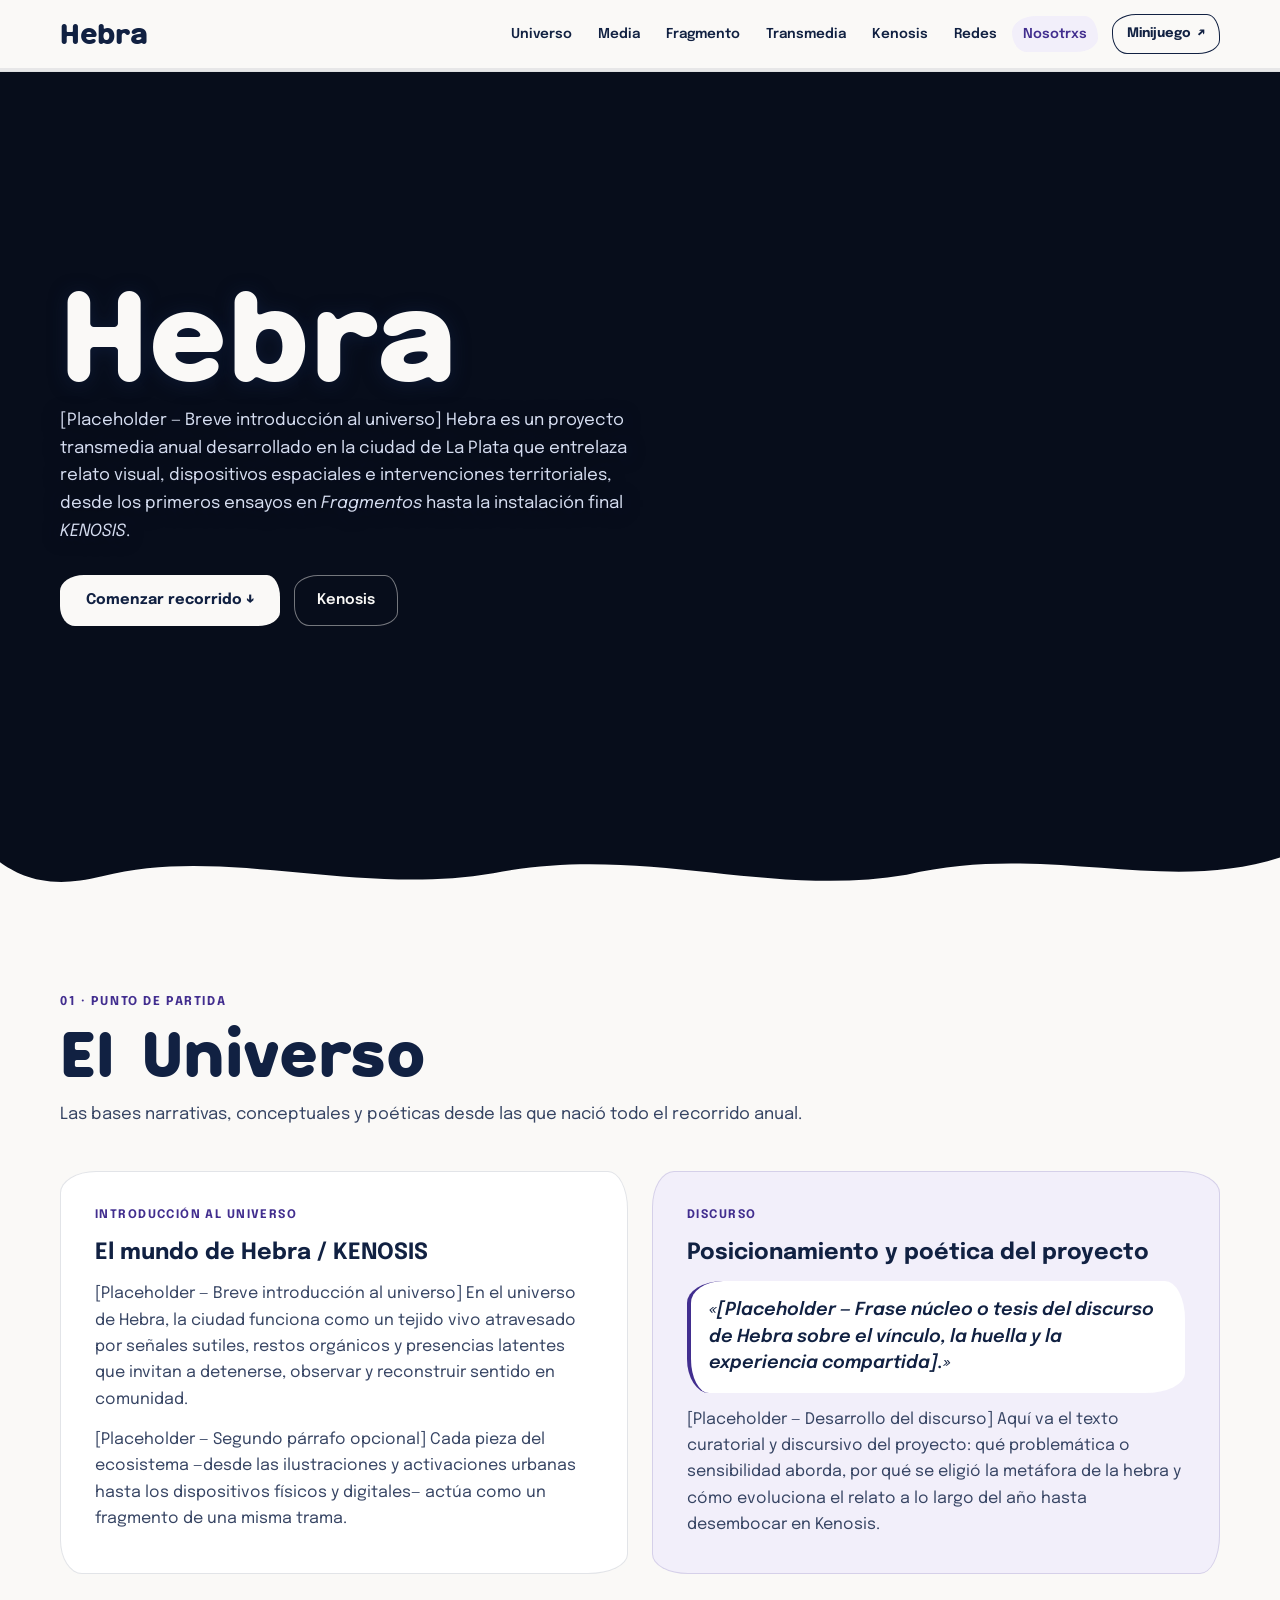
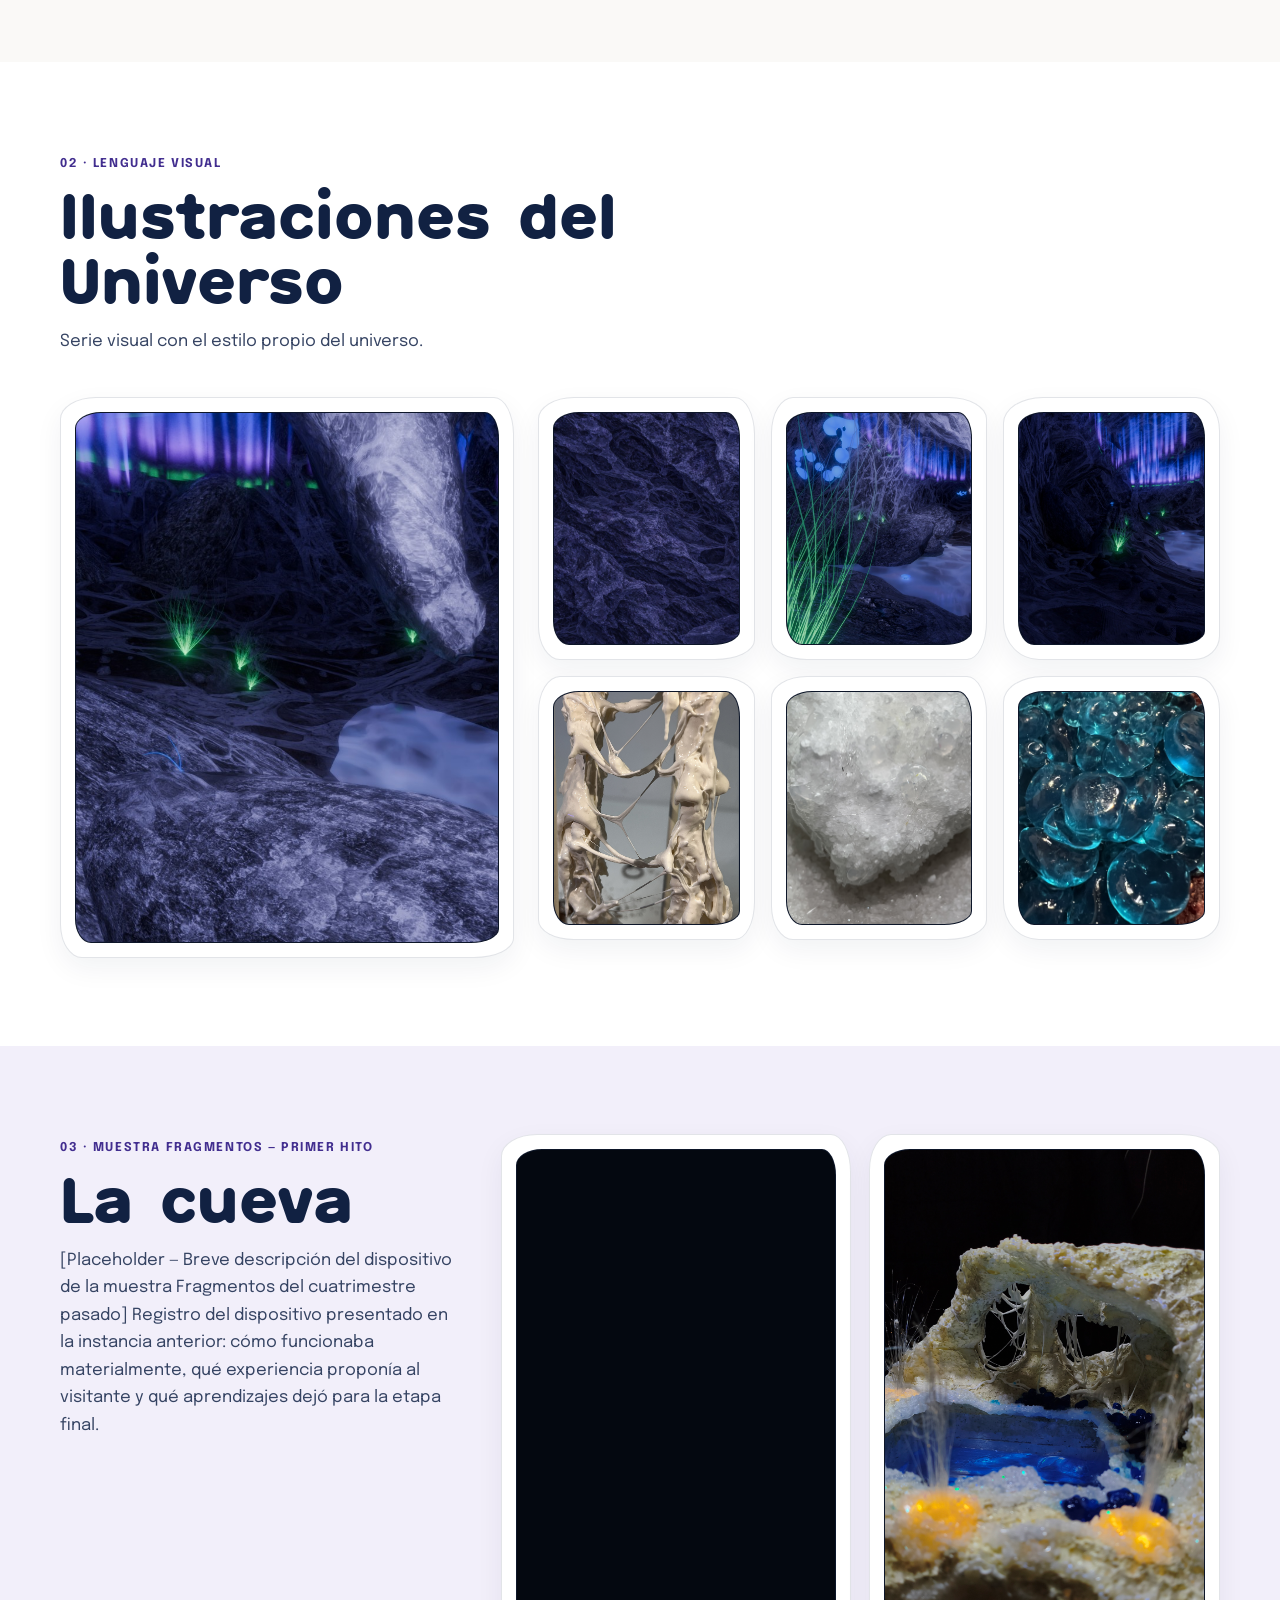
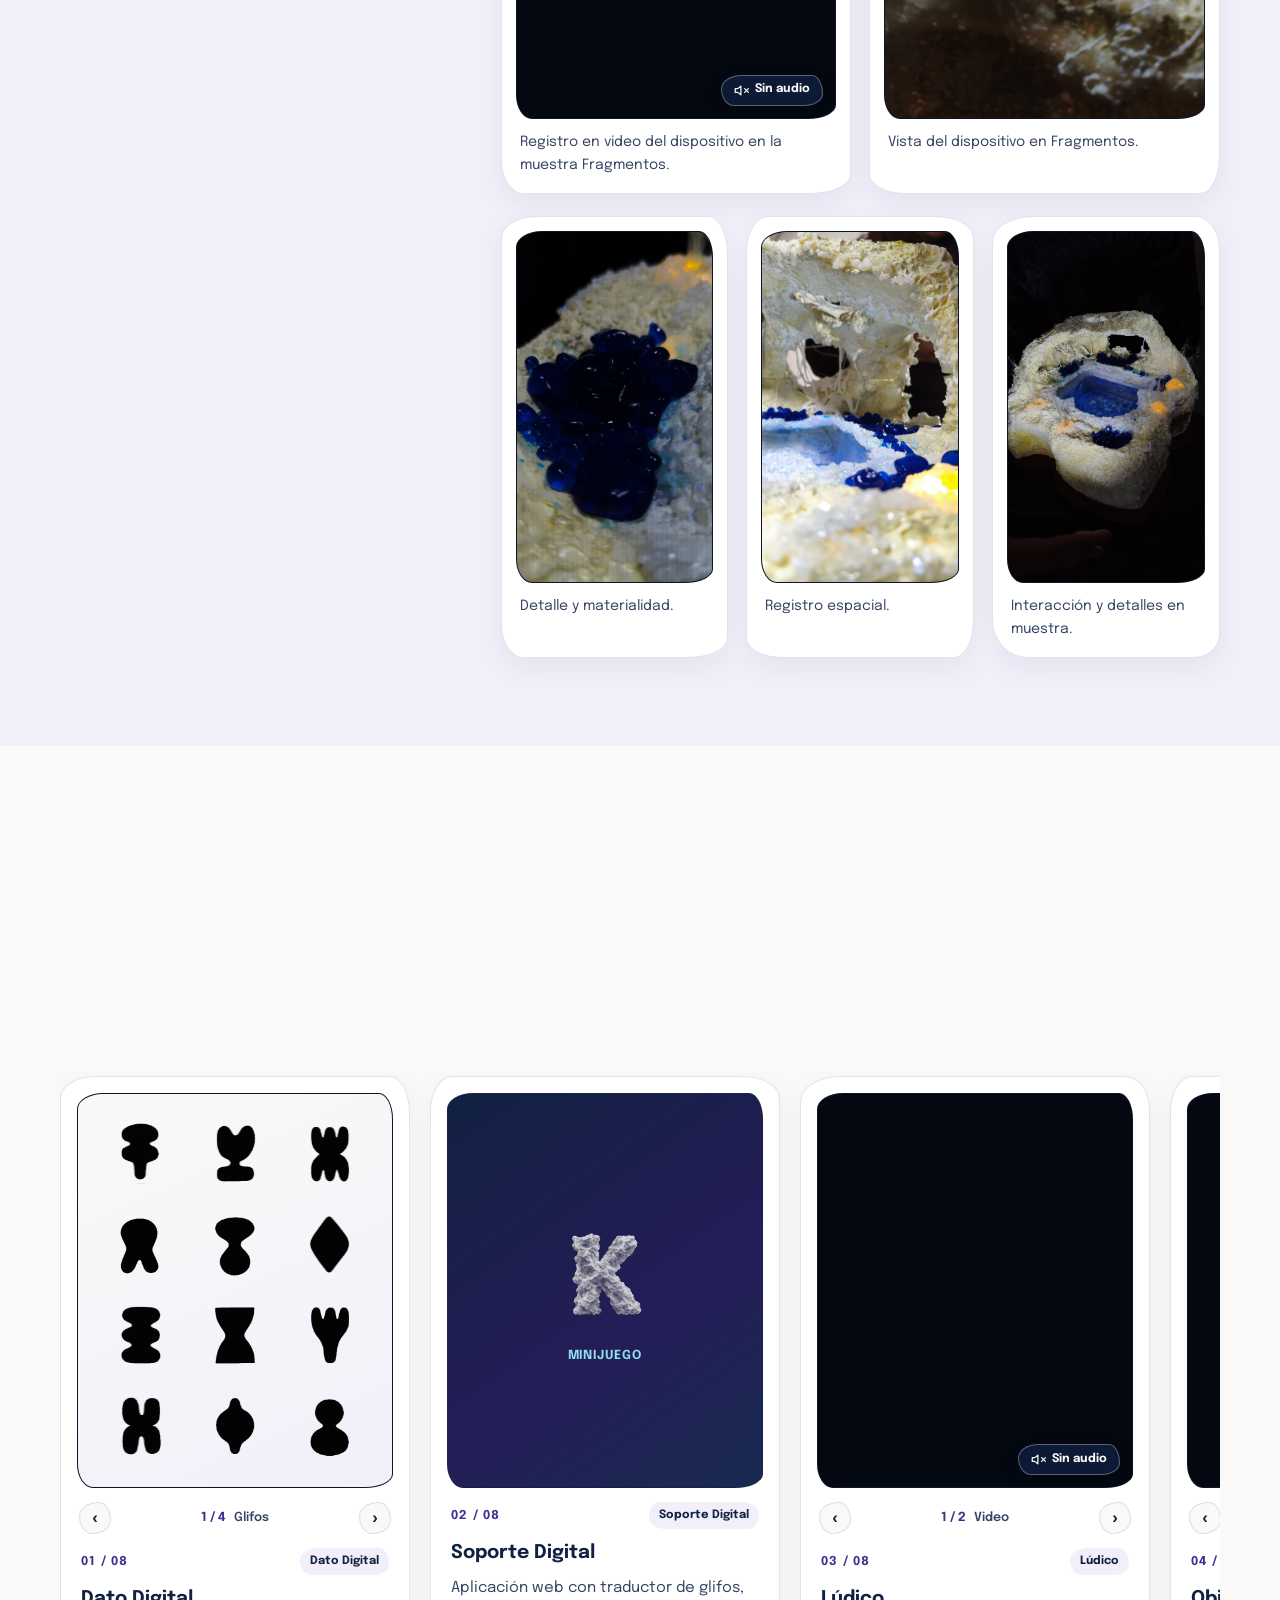
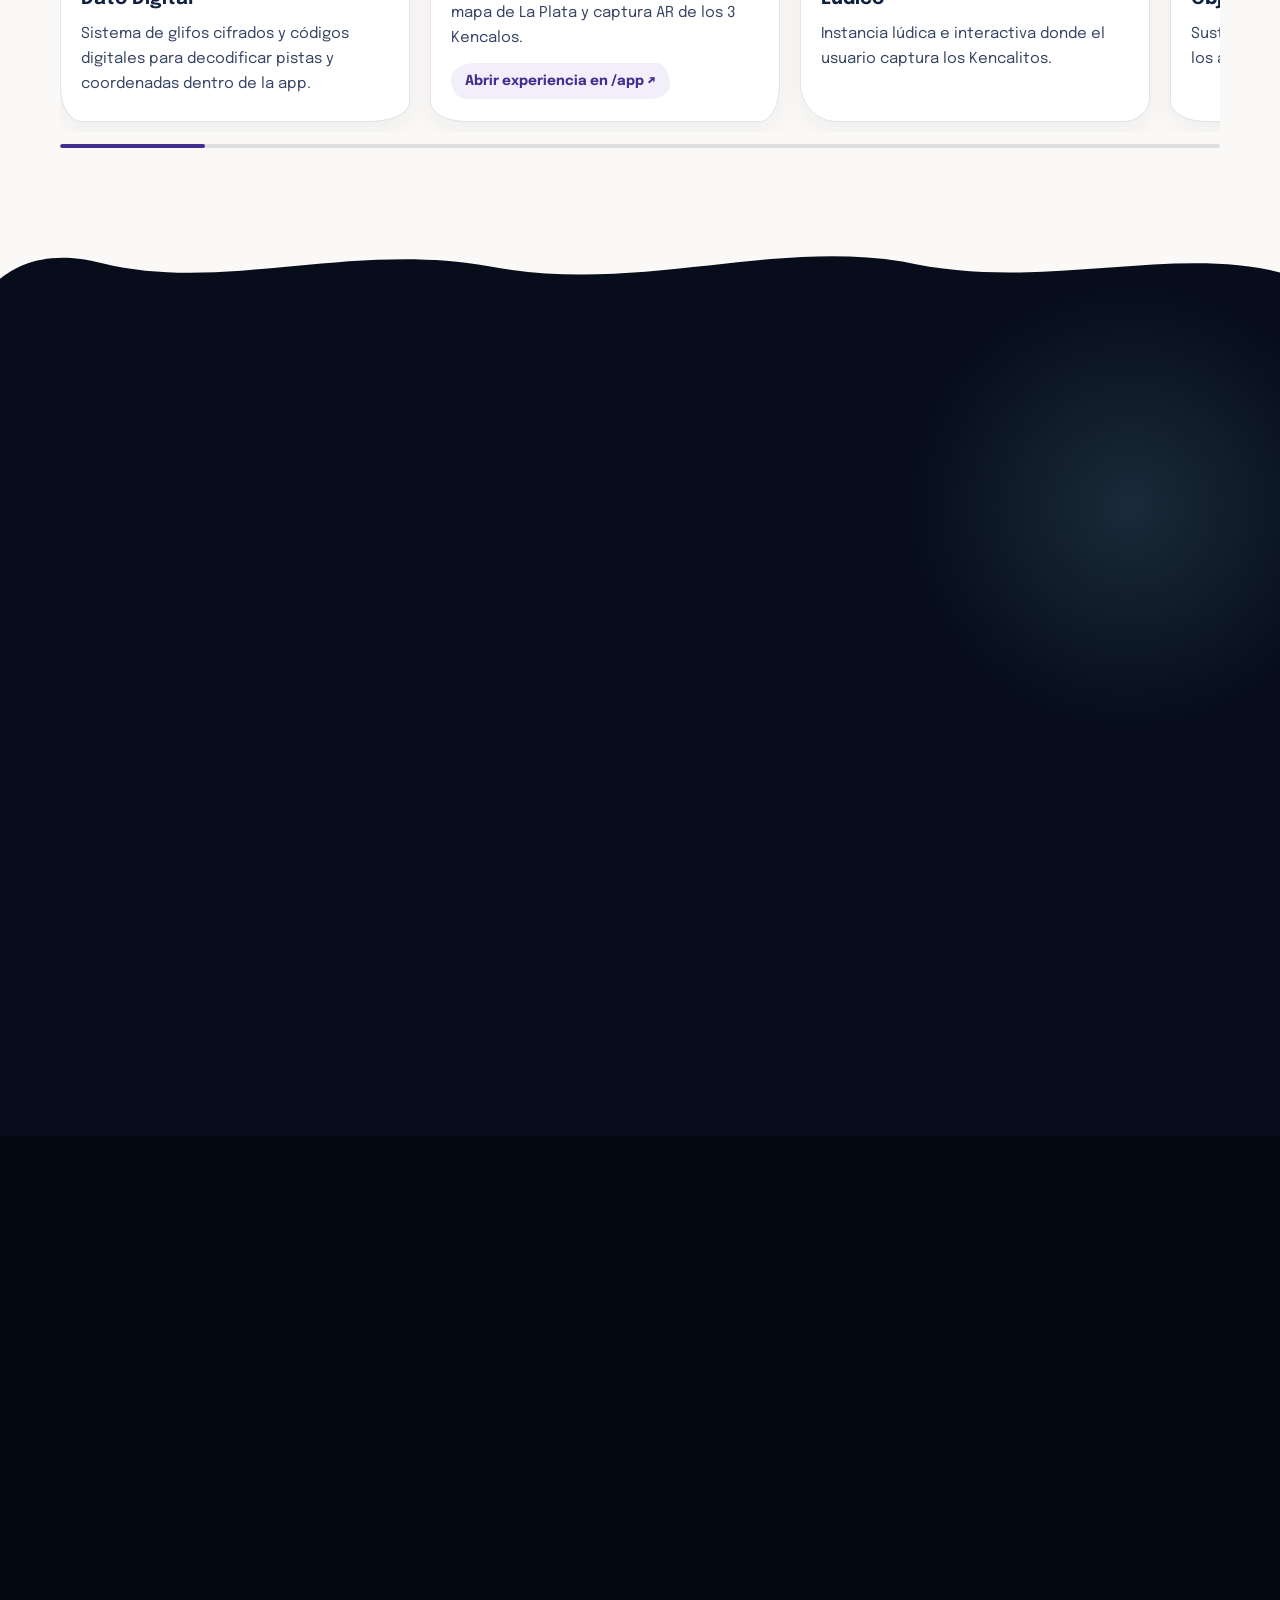
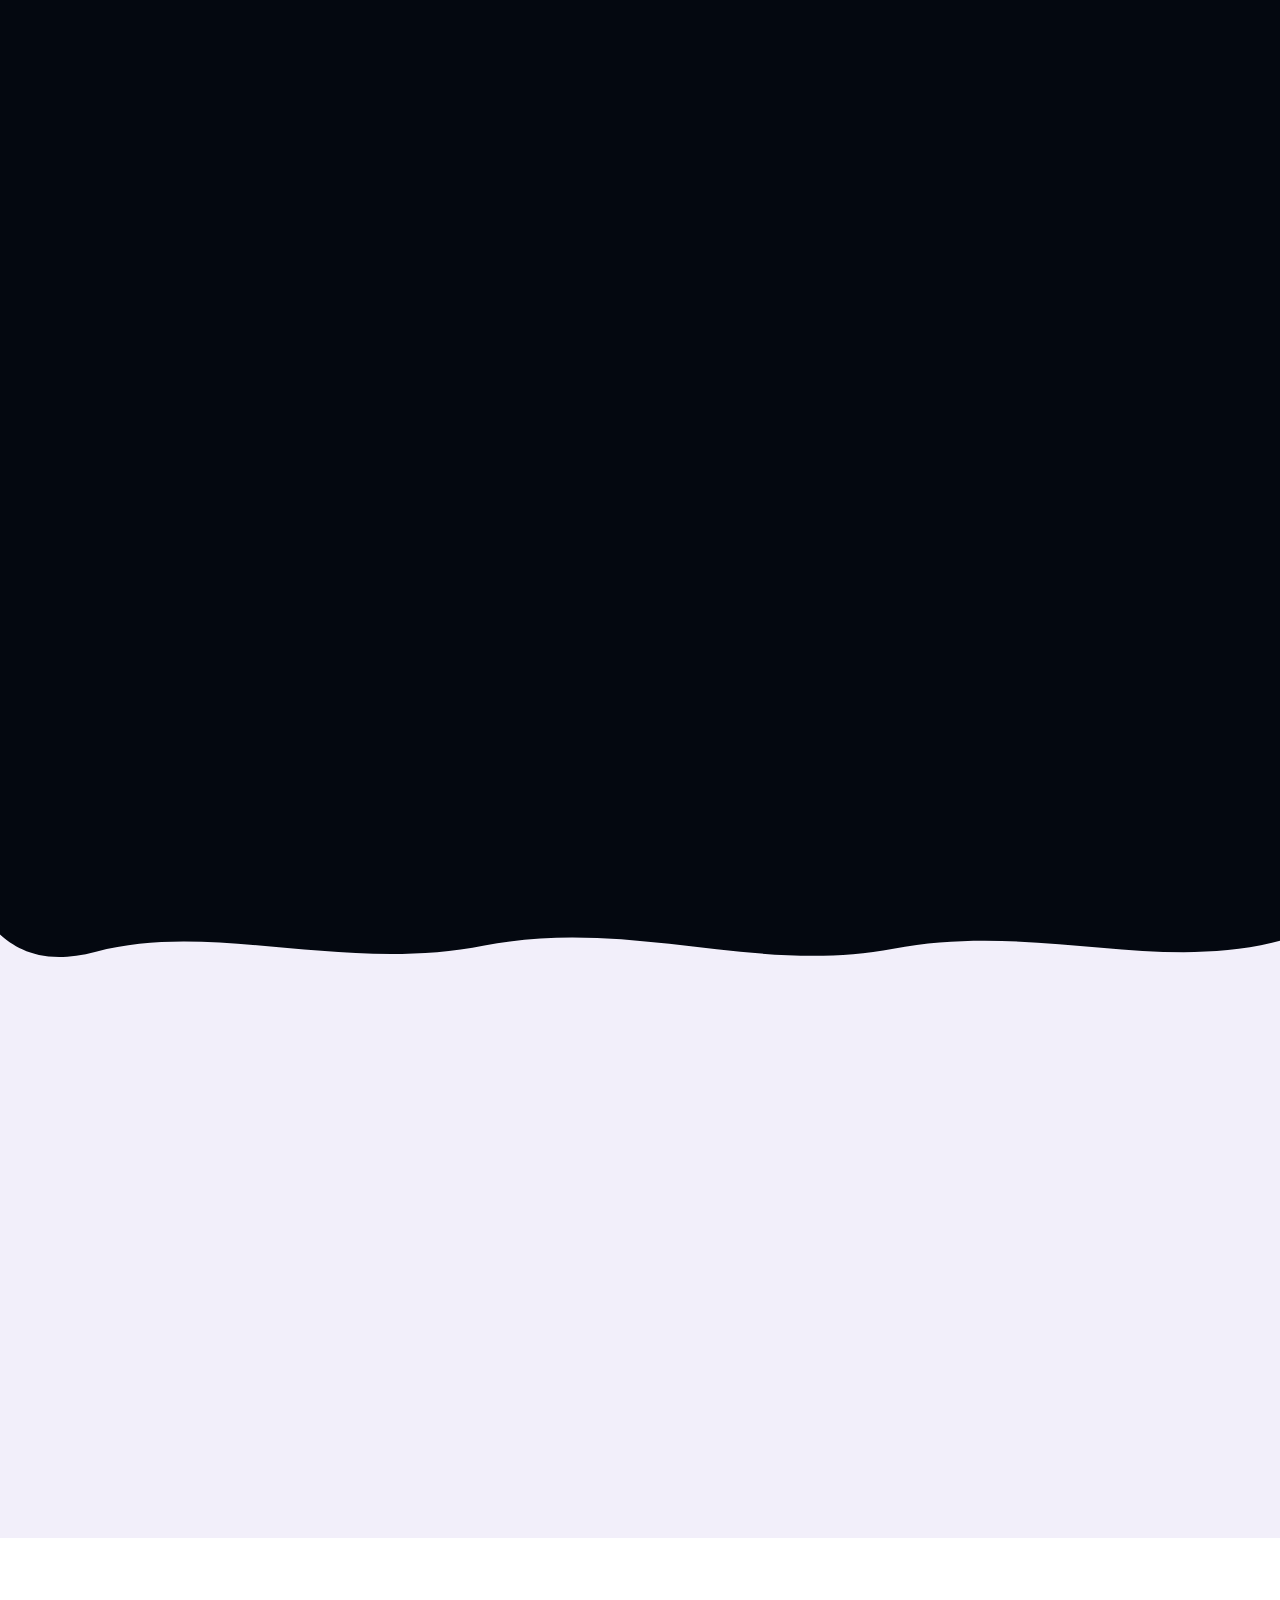
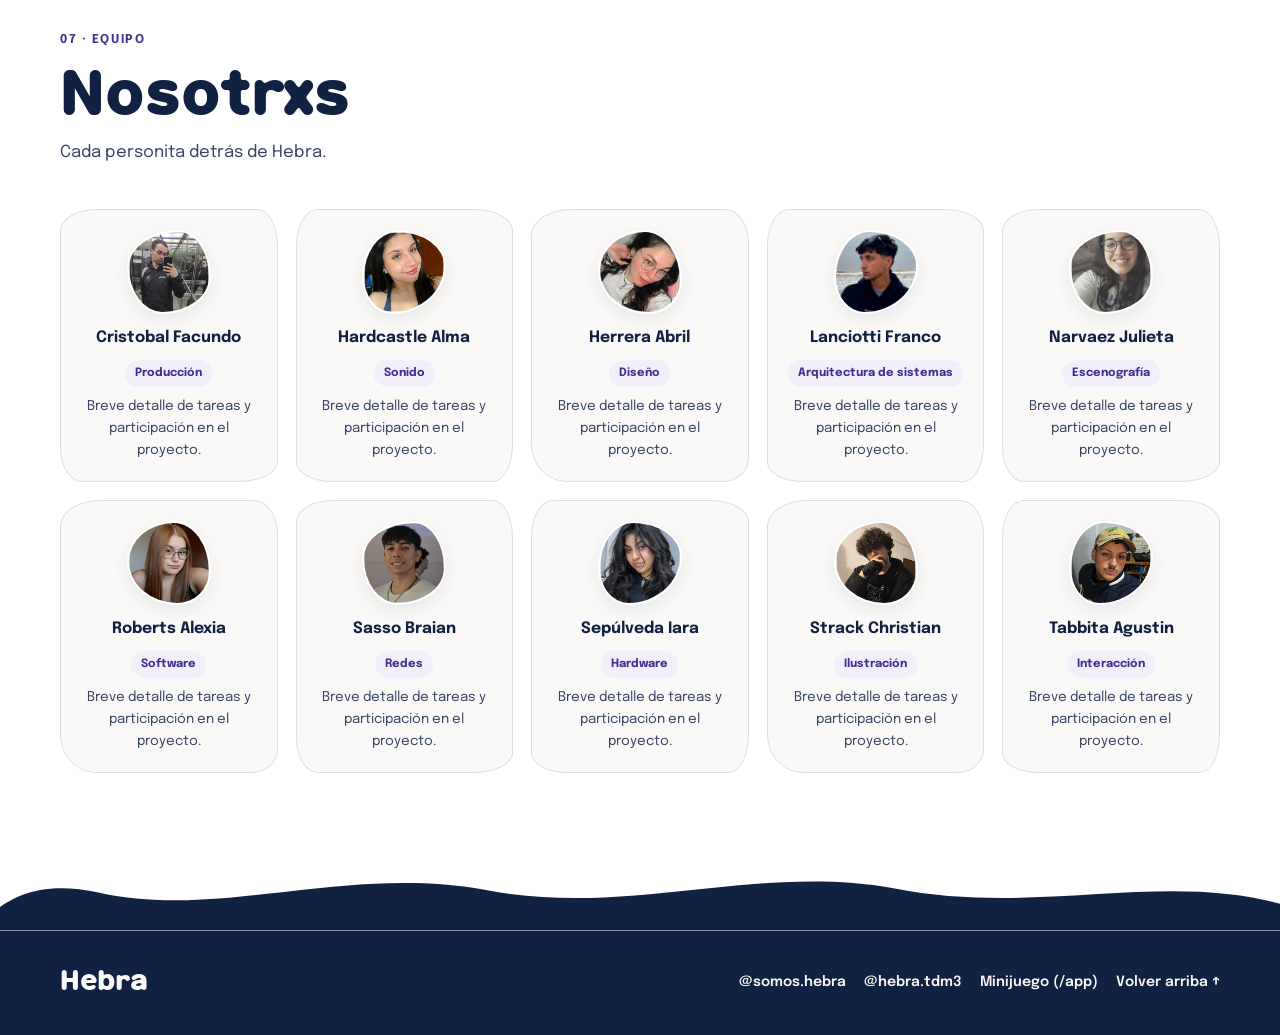
==== commit 25d872bc: "V1 sin descripicon" ====
--- a/index.html
+++ b/index.html
@@ -79,8 +79,6 @@
       <!-- Animación de fondo en loop para la banda oscura de Hebra -->
       <div class="band-bg-media" aria-hidden="true">
         <video id="hebra-bg-video" class="band-bg-video" autoplay muted loop playsinline preload="auto">
-          <!-- TODO: Coloca tu video en ./media/bg-animacion.webm y/o ./media/bg-animacion.mp4 -->
-          <source src="./media/bg-animacion.webm" type="video/webm">
           <source src="./media/bg-animacion.mp4" type="video/mp4">
         </video>
         <div class="band-bg-scrim"></div>
@@ -108,7 +106,8 @@
 
       <div class="blob-mask blob-mask--bottom blob-mask--paper" aria-hidden="true">
         <svg viewBox="0 0 1440 90" preserveAspectRatio="none">
-          <path d="M0,90 L1440,90 L1440,34 C1310,82 1175,14 1020,56 C865,86 720,16 555,54 C400,84 250,18 115,58 C52,76 20,56 0,40 Z" />
+          <path
+            d="M0,90 L1440,90 L1440,34 C1310,82 1175,14 1020,56 C865,86 720,16 555,54 C400,84 250,18 115,58 C52,76 20,56 0,40 Z" />
         </svg>
       </div>
     </section>
@@ -170,70 +169,52 @@
           <h2 class="section-title">Ilustraciones del Universo</h2>
           <!-- TODO: Describir brevemente el método de ilustración elegido -->
           <p class="section-lead">
-            [Placeholder — Método de ilustración elegido] Serie visual desarrollada con el estilo ilustrativo propio
-            del universo.
+            Serie visual con el estilo propio del universo.
           </p>
         </header>
 
         <div class="illustrations-layout">
           <figure class="media-card media-card--light reveal-on-scroll">
-            <div class="media-slot media-slot--insta">
-              <!-- TODO: <img src="./media/ilustracion-01.jpg" alt="Ilustración principal del universo Hebra" data-lightbox> -->
-              <div class="placeholder-inner">
-                <span class="placeholder-badge">ILUSTRACIÓN DESTACADA • 4:5</span>
-                <strong>Pieza ilustrada principal</strong>
-                <p>Insertar imagen con el método de ilustración elegido (formato IG).</p>
-              </div>
-            </div>
-            <figcaption class="media-caption">
-              <!-- TODO: Epígrafe + técnica -->
-              Lámina I — Técnica y lenguaje visual de nuestras publicaciones.
-            </figcaption>
+            <div class="media-slot media-slot--insta media-slot--filled">
+              <img src="./media/Ilustraciones/1.jpg" loading="lazy">
+            </div>
           </figure>
 
           <div class="illustrations-subgrid">
             <figure class="media-card media-card--light reveal-on-scroll">
-              <div class="media-slot media-slot--insta">
-                <!-- TODO: <img src="./media/ilustracion-02.jpg" alt="Ilustración de publicación Instagram 2" data-lightbox> -->
-                <div class="placeholder-inner">
-                  <span class="placeholder-badge">ILUSTRACIÓN 02 • 4:5</span>
-                  <strong>Publicación / Lámina II</strong>
-                </div>
-              </div>
-              <figcaption class="media-caption">Lámina II — Publicación del universo.</figcaption>
+              <div class="media-slot media-slot--insta media-slot--filled">
+                <img src="./media/Ilustraciones/2.jpg" loading="lazy">
+              </div>
             </figure>
 
             <figure class="media-card media-card--light reveal-on-scroll">
-              <div class="media-slot media-slot--insta">
-                <!-- TODO: <img src="./media/ilustracion-03.jpg" alt="Ilustración de publicación Instagram 3" data-lightbox> -->
-                <div class="placeholder-inner">
-                  <span class="placeholder-badge">ILUSTRACIÓN 03 • 4:5</span>
-                  <strong>Publicación / Lámina III</strong>
-                </div>
-              </div>
-              <figcaption class="media-caption">Lámina III — Publicación del universo.</figcaption>
+              <div class="media-slot media-slot--insta media-slot--filled">
+                <img src="./media/Ilustraciones/3.jpg" loading="lazy">
+              </div>
             </figure>
 
             <figure class="media-card media-card--light reveal-on-scroll">
-              <div class="media-slot media-slot--insta">
-                <!-- TODO: <img src="./media/ilustracion-04.jpg" alt="Ilustración de publicación Instagram 4" data-lightbox> -->
-                <div class="placeholder-inner">
-                  <span class="placeholder-badge">ILUSTRACIÓN 04 • 4:5</span>
-                  <strong>Publicación / Lámina IV</strong>
-                </div>
-              </div>
-              <figcaption class="media-caption">Lámina IV — Publicación del universo.</figcaption>
+              <div class="media-slot media-slot--insta media-slot--filled">
+                <img src="./media/Ilustraciones/4.jpg" loading="lazy">
+              </div>
             </figure>
 
             <figure class="media-card media-card--light reveal-on-scroll">
-              <div class="media-slot media-slot--insta">
-                <!-- TODO: <img src="./media/ilustracion-05.jpg" alt="Ilustración de publicación Instagram 5" data-lightbox> -->
-                <div class="placeholder-inner">
-                  <span class="placeholder-badge">ILUSTRACIÓN 05 • 4:5</span>
-                  <strong>Publicación / Lámina V</strong>
-                </div>
-              </div>
-              <figcaption class="media-caption">Lámina V — Publicación del universo.</figcaption>
+              <div class="media-slot media-slot--insta media-slot--filled">
+                <img src="./media/Ilustraciones/Rectangle%2075.png" loading="lazy">
+              </div>
+            </figure>
+
+            <figure class="media-card media-card--light reveal-on-scroll">
+              <div class="media-slot media-slot--insta media-slot--filled">
+                <img src="./media/Ilustraciones/Rectangle%2076.png" loading="lazy">
+              </div>
+            </figure>
+
+            <figure class="media-card media-card--light reveal-on-scroll">
+              <div class="media-slot media-slot--insta media-slot--filled">
+                <img src="./media/Ilustraciones/Rectangle%2077.png" loading="lazy">
+              </div>
             </figure>
           </div>
         </div>
@@ -258,40 +239,51 @@
           </div>
 
           <div class="fragmentos-photos-col">
-            <figure class="media-card media-card--light reveal-on-scroll">
-              <div class="media-slot media-slot--landscape">
-                <!-- TODO: <img src="./media/fragmentos-01.jpg" alt="Dispositivo completo en la muestra Fragmentos" data-lightbox> -->
-                <div class="placeholder-inner">
-                  <span class="placeholder-badge">FRAGMENTOS · FOTO PRINCIPAL (16:9)</span>
-                  <strong>Dispositivo en la muestra Fragmentos</strong>
-                  <p>Vista general del dispositivo del cuatrimestre pasado.</p>
+            <div class="fragmentos-row-top">
+              <figure class="media-card media-card--light reveal-on-scroll">
+                <div class="media-slot media-slot--reel media-slot--filled">
+                  <video class="loop-content-video" autoplay muted loop playsinline preload="metadata">
+                    <source src="./media/Fragmento/video_dispositivo.mp4" type="video/mp4">
+                  </video>
                 </div>
-              </div>
-              <figcaption class="media-caption">Dispositivo expuesto en la muestra Fragmentos (Cuatrimestre I).
-              </figcaption>
-            </figure>
-
-            <figure class="media-card media-card--light reveal-on-scroll">
-              <div class="media-slot media-slot--landscape">
-                <!-- TODO: <img src="./media/fragmentos-02.jpg" alt="Detalle del dispositivo Fragmentos" data-lightbox> -->
-                <div class="placeholder-inner">
-                  <span class="placeholder-badge">FRAGMENTOS · 02 (16:9)</span>
-                  <strong>Detalle constructivo y materialidad</strong>
+                <figcaption class="media-caption">Registro en video del dispositivo en la muestra Fragmentos.
+                </figcaption>
+              </figure>
+
+              <figure class="media-card media-card--light reveal-on-scroll">
+                <div class="media-slot media-slot--reel media-slot--filled">
+                  <img src="./media/Fragmento/IMG_20260706_155355_1.jpg"
+                    alt="Dispositivo completo en la muestra Fragmentos" loading="lazy">
                 </div>
-              </div>
-              <figcaption class="media-caption">Detalle material del dispositivo.</figcaption>
-            </figure>
-
-            <figure class="media-card media-card--light reveal-on-scroll">
-              <div class="media-slot media-slot--landscape">
-                <!-- TODO: <img src="./media/fragmentos-03.jpg" alt="Interacción del público en Fragmentos" data-lightbox> -->
-                <div class="placeholder-inner">
-                  <span class="placeholder-badge">FRAGMENTOS · 03 (16:9)</span>
-                  <strong>Interacción del público en la muestra</strong>
+                <figcaption class="media-caption">Vista del dispositivo en Fragmentos.</figcaption>
+              </figure>
+            </div>
+
+            <div class="fragmentos-row-bottom">
+              <figure class="media-card media-card--light reveal-on-scroll">
+                <div class="media-slot media-slot--reel media-slot--filled">
+                  <img src="./media/Fragmento/IMG_20260706_155408.jpg" alt="Detalle material del dispositivo Fragmentos"
+                    loading="lazy">
                 </div>
-              </div>
-              <figcaption class="media-caption">Registro de prueba con visitantes.</figcaption>
-            </figure>
+                <figcaption class="media-caption">Detalle y materialidad.</figcaption>
+              </figure>
+
+              <figure class="media-card media-card--light reveal-on-scroll">
+                <div class="media-slot media-slot--reel media-slot--filled">
+                  <img src="./media/Fragmento/IMG_20260706_155439.jpg"
+                    alt="Registro del dispositivo en la muestra Fragmentos" loading="lazy">
+                </div>
+                <figcaption class="media-caption">Registro espacial.</figcaption>
+              </figure>
+
+              <figure class="media-card media-card--light reveal-on-scroll">
+                <div class="media-slot media-slot--reel media-slot--filled">
+                  <img src="./media/Fragmento/IMG_20260706_155508.jpg" alt="Interacción y detalles en Fragmentos"
+                    loading="lazy">
+                </div>
+                <figcaption class="media-caption">Interacción y detalles en muestra.</figcaption>
+              </figure>
+            </div>
           </div>
         </div>
       </div>
@@ -321,170 +313,284 @@
         </div>
 
         <div class="transmedia-track" id="transmedia-track">
-          <!-- Transmedia 01 -->
-          <article class="transmedia-card" data-step-index="0">
-            <div class="media-slot media-slot--landscape">
-              <!-- TODO: <img src="./media/transmedia-01.jpg" alt="Registro activación transmedia 1" data-lightbox> -->
-              <div class="placeholder-inner">
-                <span class="placeholder-badge">TRANSMEDIA 01</span>
-                <strong>Foto de la activación 01</strong>
-              </div>
+          <!-- Transmedia 01: Dato Digital (Glifos) (lámina de 12 glifos + 3 videos) -->
+          <article class="transmedia-card" data-step-index="0" data-media-gallery>
+            <div class="media-slot media-slot--transmedia media-slot--filled">
+              <div class="card-media-slide is-active" data-label="Glifos">
+                <div class="glyphs-showcase-plate" role="img" aria-label="Sistema de 12 glifos de Hebra">
+                  <img src="./app/assets/glifos/image%20(45)%202.svg" alt="Glifo 1" loading="lazy">
+                  <img src="./app/assets/glifos/image%20(45)%203.svg" alt="Glifo 2" loading="lazy">
+                  <img src="./app/assets/glifos/image%20(45)%204.svg" alt="Glifo 3" loading="lazy">
+                  <img src="./app/assets/glifos/image%20(45)%205.svg" alt="Glifo 4" loading="lazy">
+                  <img src="./app/assets/glifos/image%20(45)%206.svg" alt="Glifo 5" loading="lazy">
+                  <img src="./app/assets/glifos/image%20(45)%207.svg" alt="Glifo 6" loading="lazy">
+                  <img src="./app/assets/glifos/image%20(45)%208.svg" alt="Glifo 7" loading="lazy">
+                  <img src="./app/assets/glifos/image%20(45)%209.svg" alt="Glifo 8" loading="lazy">
+                  <img src="./app/assets/glifos/image%20(45)%2010.svg" alt="Glifo 9" loading="lazy">
+                  <img src="./app/assets/glifos/image%20(45)%2011.svg" alt="Glifo 10" loading="lazy">
+                  <img src="./app/assets/glifos/image%20(45)%2012.svg" alt="Glifo 11" loading="lazy">
+                  <img src="./app/assets/glifos/image%20(45)%2013.svg" alt="Glifo 12" loading="lazy">
+                </div>
+              </div>
+              <div class="card-media-slide" data-label="Gato Gota">
+                <video class="loop-content-video" autoplay muted loop playsinline preload="metadata">
+                  <source src="./media/Transmedia/1-%20DatoDigital(glifos)/Copia%20de%20gatogota_codigo.mp4"
+                    type="video/mp4">
+                </video>
+              </div>
+              <div class="card-media-slide" data-label="Pulpito">
+                <video class="loop-content-video" autoplay muted loop playsinline preload="metadata">
+                  <source src="./media/Transmedia/1-%20DatoDigital(glifos)/Copia%20de%20pulpito_codigo.mp4"
+                    type="video/mp4">
+                </video>
+              </div>
+              <div class="card-media-slide" data-label="Rino">
+                <video class="loop-content-video" autoplay muted loop playsinline preload="metadata">
+                  <source src="./media/Transmedia/1-%20DatoDigital(glifos)/Copia%20de%20rino_codigo.mp4"
+                    type="video/mp4">
+                </video>
+              </div>
+            </div>
+            <div class="card-media-controls">
+              <button type="button" class="card-media-btn" data-media-prev aria-label="Archivo anterior">‹</button>
+              <span class="card-media-status">
+                <span data-media-counter>1 / 4</span>
+                <span class="card-media-label" data-media-label>Glifos</span>
+              </span>
+              <button type="button" class="card-media-btn" data-media-next aria-label="Siguiente archivo">›</button>
             </div>
             <div class="transmedia-body">
               <div class="transmedia-meta">
                 <span class="transmedia-num">01 / 08</span>
-                <span class="transmedia-pill">Territorio / Gráfica</span>
-              </div>
-              <!-- TODO: Completar título y descripción real -->
-              <h3>[Placeholder — Transmedia 01]</h3>
-              <p>Descripción breve de la primera activación transmedia, su soporte, lugar y vínculo con el relato.</p>
-            </div>
-          </article>
-
-          <!-- Transmedia 02: Incluye el sistema de Glifos como parte de esta transmedia -->
+                <span class="transmedia-pill">Dato Digital</span>
+              </div>
+              <h3>Dato Digital</h3>
+              <p>
+                Sistema de glifos cifrados y códigos digitales para decodificar pistas y coordenadas dentro de
+                la app.
+              </p>
+            </div>
+          </article>
+
+          <!-- Transmedia 02: Soporte Digital (Web) (/app) -->
           <article class="transmedia-card" data-step-index="1">
-            <div class="media-slot media-slot--landscape">
-              <!-- TODO: <img src="./media/transmedia-02.jpg" alt="Registro activación transmedia 2 — Glifos" data-lightbox> -->
-              <div class="placeholder-inner">
-                <span class="placeholder-badge">TRANSMEDIA 02</span>
-                <strong>Foto de la activación de Glifos</strong>
-              </div>
-            </div>
+            <a href="./app/" class="media-slot media-slot--transmedia media-slot--app-cover"
+              aria-label="Abrir MiniJuego en /app">
+              <img src="./media/faviconK.png" alt="Ícono Kencalo — Soporte Digital Web" class="app-cover-emblem"
+                loading="lazy">
+              <span>MiniJuego</span>
+            </a>
             <div class="transmedia-body">
               <div class="transmedia-meta">
                 <span class="transmedia-num">02 / 08</span>
-                <span class="transmedia-pill">Glifos &amp; Pistas</span>
-              </div>
-              <h3>[Placeholder — Sistema de Glifos / Redes]</h3>
+                <span class="transmedia-pill">Soporte Digital</span>
+              </div>
+              <h3>Soporte Digital</h3>
               <p>
-                Descripción breve de la activación con glifos ocultos en redes y pistas para decodificar coordenadas
-                del recorrido.
+                Aplicación web con traductor de glifos, mapa de La Plata y captura AR de los 3 Kencalos.
               </p>
-              <div class="transmedia-glyphs-row" aria-label="Muestra de glifos utilizados en la transmedia">
-                <img src="./app/assets/glifos/image (45) 2.svg" alt="Glifo I">
-                <img src="./app/assets/glifos/image (45) 3.svg" alt="Glifo II">
-                <img src="./app/assets/glifos/image (45) 4.svg" alt="Glifo III">
-                <img src="./app/assets/glifos/image (45) 5.svg" alt="Glifo IV">
-                <span>12 glifos del sistema</span>
-              </div>
-            </div>
-          </article>
-
-          <!-- Transmedia 03 -->
-          <article class="transmedia-card" data-step-index="2">
-            <div class="media-slot media-slot--landscape">
-              <!-- TODO: <img src="./media/transmedia-03.jpg" alt="Registro activación transmedia 3" data-lightbox> -->
-              <div class="placeholder-inner">
-                <span class="placeholder-badge">TRANSMEDIA 03</span>
-                <strong>Foto de la activación 03</strong>
-              </div>
+              <a href="./app/" class="card-inline-link">Abrir experiencia en /app ↗</a>
+            </div>
+          </article>
+
+          <!-- Transmedia 03: Lúdico (1 video + 1 foto) -->
+          <article class="transmedia-card" data-step-index="2" data-media-gallery>
+            <div class="media-slot media-slot--transmedia media-slot--filled">
+              <div class="card-media-slide is-active" data-label="Video">
+                <video class="loop-content-video" autoplay muted loop playsinline preload="metadata">
+                  <source src="./media/Transmedia/3-%20Ludico/1.mp4" type="video/mp4">
+                </video>
+              </div>
+              <div class="card-media-slide" data-label="Foto">
+                <img src="./media/Transmedia/3-%20Ludico/2.jpg" alt="Activación Lúdico — Registro fotográfico"
+                  loading="lazy">
+              </div>
+            </div>
+            <div class="card-media-controls">
+              <button type="button" class="card-media-btn" data-media-prev aria-label="Archivo anterior">‹</button>
+              <span class="card-media-status">
+                <span data-media-counter>1 / 2</span>
+                <span class="card-media-label" data-media-label>Video</span>
+              </span>
+              <button type="button" class="card-media-btn" data-media-next aria-label="Siguiente archivo">›</button>
             </div>
             <div class="transmedia-body">
               <div class="transmedia-meta">
                 <span class="transmedia-num">03 / 08</span>
-                <span class="transmedia-pill">Intervención</span>
-              </div>
-              <h3>[Placeholder — Transmedia 03]</h3>
-              <p>Descripción breve de la tercera activación, materialidad utilizada y respuesta del público.</p>
-            </div>
-          </article>
-
-          <!-- Transmedia 04: App WebAR (mismo peso visual que las otras 7, con acceso claro a ./app/) -->
-          <article class="transmedia-card" data-step-index="3">
-            <div class="media-slot media-slot--landscape">
-              <!-- TODO: <img src="./media/transmedia-04-app.jpg" alt="Registro App WebAR Hebra y Kencalos 3D" data-lightbox> -->
-              <div class="placeholder-inner">
-                <span class="placeholder-badge">TRANSMEDIA 04 • WEB AR</span>
-                <strong>App WebAR — Kencalos &amp; Mapa</strong>
-              </div>
+                <span class="transmedia-pill">Lúdico</span>
+              </div>
+              <h3>Lúdico</h3>
+              <p>Instancia lúdica e interactiva donde el usuario captura los Kencalitos.</p>
+            </div>
+          </article>
+
+          <!-- Transmedia 04: Objeto (1 video + 3 fotos) -->
+          <article class="transmedia-card" data-step-index="3" data-media-gallery>
+            <div class="media-slot media-slot--transmedia media-slot--filled">
+              <div class="card-media-slide is-active" data-label="Video">
+                <video class="loop-content-video" autoplay muted loop playsinline preload="metadata">
+                  <source src="./media/Transmedia/4-%20Objeto/1.mp4" type="video/mp4">
+                </video>
+              </div>
+              <div class="card-media-slide" data-label="Foto 1">
+                <img src="./media/Transmedia/4-%20Objeto/2.png" alt="Activación Objeto — Foto 1" loading="lazy">
+              </div>
+              <div class="card-media-slide" data-label="Foto 2">
+                <img src="./media/Transmedia/4-%20Objeto/3.png" alt="Activación Objeto — Foto 2" loading="lazy">
+              </div>
+              <div class="card-media-slide" data-label="Foto 3">
+                <img src="./media/Transmedia/4-%20Objeto/4.png" alt="Activación Objeto — Foto 3" loading="lazy">
+              </div>
+            </div>
+            <div class="card-media-controls">
+              <button type="button" class="card-media-btn" data-media-prev aria-label="Archivo anterior">‹</button>
+              <span class="card-media-status">
+                <span data-media-counter>1 / 4</span>
+                <span class="card-media-label" data-media-label>Video</span>
+              </span>
+              <button type="button" class="card-media-btn" data-media-next aria-label="Siguiente archivo">›</button>
             </div>
             <div class="transmedia-body">
               <div class="transmedia-meta">
                 <span class="transmedia-num">04 / 08</span>
-                <span class="transmedia-pill">WebAR / 3D</span>
-              </div>
-              <h3>Aplicación WebAR &amp; Kencalos</h3>
-              <p>
-                Dispositivo web con traductor de glifos, mapa de La Plata y captura AR de los 3 Kencalos en El Bosque,
-                Plaza San Martín y Sede Fonseca.
-              </p>
-              <a href="./app/" class="card-inline-link">Abrir experiencia en /app ↗</a>
-            </div>
-          </article>
-
-          <!-- Transmedia 05 -->
-          <article class="transmedia-card" data-step-index="4">
-            <div class="media-slot media-slot--landscape">
-              <!-- TODO: <img src="./media/transmedia-05.jpg" alt="Registro activación transmedia 5" data-lightbox> -->
-              <div class="placeholder-inner">
-                <span class="placeholder-badge">TRANSMEDIA 05</span>
-                <strong>Foto de la activación 05</strong>
-              </div>
+                <span class="transmedia-pill">Objeto</span>
+              </div>
+              <h3>Objeto</h3>
+              <p>Sustancia tridimensional incoorporada a los arboles.</p>
+            </div>
+          </article>
+
+          <!-- Transmedia 05: Gráfica (3 fotos) -->
+          <article class="transmedia-card" data-step-index="4" data-media-gallery>
+            <div class="media-slot media-slot--transmedia media-slot--filled">
+              <div class="card-media-slide is-active" data-label="Foto 1">
+                <img src="./media/Transmedia/5-%20Grafica/WhatsApp%20Image%202026-10-29%20at%2010.31.34%20PM.jpeg"
+                  alt="Activación Gráfica — Registro 1" loading="lazy">
+              </div>
+              <div class="card-media-slide" data-label="Foto 2">
+                <img src="./media/Transmedia/5-%20Grafica/WhatsApp%20Image%202026-10-29%20at%2010.31.34%20PM%20(1).jpeg"
+                  alt="Activación Gráfica — Registro 2" loading="lazy">
+              </div>
+              <div class="card-media-slide" data-label="Foto 3">
+                <img src="./media/Transmedia/5-%20Grafica/WhatsApp%20Image%202026-10-29%20at%2010.31.38%20PM.jpeg"
+                  alt="Activación Gráfica — Registro 3" loading="lazy">
+              </div>
+            </div>
+            <div class="card-media-controls">
+              <button type="button" class="card-media-btn" data-media-prev aria-label="Archivo anterior">‹</button>
+              <span class="card-media-status">
+                <span data-media-counter>1 / 3</span>
+                <span class="card-media-label" data-media-label>Foto 1</span>
+              </span>
+              <button type="button" class="card-media-btn" data-media-next aria-label="Siguiente archivo">›</button>
             </div>
             <div class="transmedia-body">
               <div class="transmedia-meta">
                 <span class="transmedia-num">05 / 08</span>
-                <span class="transmedia-pill">Editorial / Sonoro</span>
-              </div>
-              <h3>[Placeholder — Transmedia 05]</h3>
-              <p>Descripción breve de la quinta activación transmedia dentro del ecosistema anual.</p>
-            </div>
-          </article>
-
-          <!-- Transmedia 06 -->
-          <article class="transmedia-card" data-step-index="5">
-            <div class="media-slot media-slot--landscape">
-              <!-- TODO: <img src="./media/transmedia-06.jpg" alt="Registro activación transmedia 6" data-lightbox> -->
-              <div class="placeholder-inner">
-                <span class="placeholder-badge">TRANSMEDIA 06</span>
-                <strong>Foto de la activación 06</strong>
-              </div>
+                <span class="transmedia-pill">Gráfica</span>
+              </div>
+              <h3>Gráfica</h3>
+              <p>Piezas gráficas desplegadas como invitación a la performance.</p>
+            </div>
+          </article>
+
+          <!-- Transmedia 06: Indumentaria (4 fotos) -->
+          <article class="transmedia-card" data-step-index="5" data-media-gallery>
+            <div class="media-slot media-slot--transmedia media-slot--filled">
+              <div class="card-media-slide is-active" data-label="Foto 1">
+                <img src="./media/Transmedia/6-%20Indumentaria/Copia%20de%201794506584009.jpg"
+                  alt="Activación Indumentaria — Foto 1" loading="lazy">
+              </div>
+              <div class="card-media-slide" data-label="Foto 2">
+                <img src="./media/Transmedia/6-%20Indumentaria/Copia%20de%20IMG_20261112_150556.jpg"
+                  alt="Activación Indumentaria — Foto 2" loading="lazy">
+              </div>
+              <div class="card-media-slide" data-label="Foto 3">
+                <img src="./media/Transmedia/6-%20Indumentaria/Copia%20de%20IMG_20261112_150619.jpg"
+                  alt="Activación Indumentaria — Foto 3" loading="lazy">
+              </div>
+              <div class="card-media-slide" data-label="Foto 4">
+                <img src="./media/Transmedia/6-%20Indumentaria/Copia%20de%20IMG_20261112_151011.jpg"
+                  alt="Activación Indumentaria — Foto 4" loading="lazy">
+              </div>
+            </div>
+            <div class="card-media-controls">
+              <button type="button" class="card-media-btn" data-media-prev aria-label="Archivo anterior">‹</button>
+              <span class="card-media-status">
+                <span data-media-counter>1 / 4</span>
+                <span class="card-media-label" data-media-label>Foto 1</span>
+              </span>
+              <button type="button" class="card-media-btn" data-media-next aria-label="Siguiente archivo">›</button>
             </div>
             <div class="transmedia-body">
               <div class="transmedia-meta">
                 <span class="transmedia-num">06 / 08</span>
-                <span class="transmedia-pill">Objeto / Físico</span>
-              </div>
-              <h3>[Placeholder — Transmedia 06]</h3>
-              <p>Descripción breve de la sexta activación transmedia y cómo conectaba con las demás piezas.</p>
-            </div>
-          </article>
-
-          <!-- Transmedia 07 -->
-          <article class="transmedia-card" data-step-index="6">
-            <div class="media-slot media-slot--landscape">
-              <!-- TODO: <img src="./media/transmedia-07.jpg" alt="Registro activación transmedia 7" data-lightbox> -->
-              <div class="placeholder-inner">
-                <span class="placeholder-badge">TRANSMEDIA 07</span>
-                <strong>Foto de la activación 07</strong>
-              </div>
+                <span class="transmedia-pill">Indumentaria</span>
+              </div>
+              <h3>Indumentaria</h3>
+              <p>Accesorios diseñados para llevar la identidad del universo Hebra al cuerpo.</p>
+            </div>
+          </article>
+
+          <!-- Transmedia 07: Performance (2 videos) -->
+          <article class="transmedia-card" data-step-index="6" data-media-gallery>
+            <div class="media-slot media-slot--transmedia media-slot--filled">
+              <div class="card-media-slide is-active" data-label="Video 1">
+                <video class="loop-content-video" autoplay muted loop playsinline preload="metadata">
+                  <source src="./media/Transmedia/7-%20Performance/1.mp4" type="video/mp4">
+                </video>
+              </div>
+              <div class="card-media-slide" data-label="Video 2">
+                <video class="loop-content-video" autoplay muted loop playsinline preload="metadata">
+                  <source src="./media/Transmedia/7-%20Performance/2.mp4" type="video/mp4">
+                </video>
+              </div>
+            </div>
+            <div class="card-media-controls">
+              <button type="button" class="card-media-btn" data-media-prev aria-label="Archivo anterior">‹</button>
+              <span class="card-media-status">
+                <span data-media-counter>1 / 2</span>
+                <span class="card-media-label" data-media-label>Video 1</span>
+              </span>
+              <button type="button" class="card-media-btn" data-media-next aria-label="Siguiente archivo">›</button>
             </div>
             <div class="transmedia-body">
               <div class="transmedia-meta">
                 <span class="transmedia-num">07 / 08</span>
-                <span class="transmedia-pill">Digital / Archivo</span>
-              </div>
-              <h3>[Placeholder — Transmedia 07]</h3>
-              <p>Descripción breve de la séptima activación transmedia y su rol dentro de la narrativa.</p>
-            </div>
-          </article>
-
-          <!-- Transmedia 08 -->
-          <article class="transmedia-card" data-step-index="7">
-            <div class="media-slot media-slot--landscape">
-              <!-- TODO: <img src="./media/transmedia-08.jpg" alt="Registro activación transmedia 8" data-lightbox> -->
-              <div class="placeholder-inner">
-                <span class="placeholder-badge">TRANSMEDIA 08</span>
-                <strong>Foto de la activación 08</strong>
-              </div>
+                <span class="transmedia-pill">Performance</span>
+              </div>
+              <h3>Performance</h3>
+              <p>Performance VJ interactiva en vivo.</p>
+            </div>
+          </article>
+
+          <!-- Transmedia 08: Espacio Urbano (2 fotos) -->
+          <article class="transmedia-card" data-step-index="7" data-media-gallery>
+            <div class="media-slot media-slot--transmedia media-slot--filled">
+              <div class="card-media-slide is-active" data-label="Registro 1">
+                <img src="./media/Transmedia/8-%20Espacio%20Urbano/IMG-20261111-WA0014.jpg"
+                  alt="Activación en Espacio Urbano — Registro 1" loading="lazy">
+              </div>
+              <div class="card-media-slide" data-label="Registro 2">
+                <img src="./media/Transmedia/8-%20Espacio%20Urbano/IMG-20261111-WA0017.jpg"
+                  alt="Activación en Espacio Urbano — Registro 2" loading="lazy">
+              </div>
+            </div>
+            <div class="card-media-controls">
+              <button type="button" class="card-media-btn" data-media-prev aria-label="Archivo anterior">‹</button>
+              <span class="card-media-status">
+                <span data-media-counter>1 / 2</span>
+                <span class="card-media-label" data-media-label>Registro 1</span>
+              </span>
+              <button type="button" class="card-media-btn" data-media-next aria-label="Siguiente archivo">›</button>
             </div>
             <div class="transmedia-body">
               <div class="transmedia-meta">
                 <span class="transmedia-num">08 / 08</span>
-                <span class="transmedia-pill">Convocatoria / Cierre</span>
-              </div>
-              <h3>[Placeholder — Transmedia 08]</h3>
-              <p>Descripción breve de la octava activación transmedia y su articulación directa hacia Kenosis.</p>
+                <span class="transmedia-pill">Espacio Urbano</span>
+              </div>
+              <h3>Espacio Urbano</h3>
+              <p>Intervencion situada en la ciudad de La Plata invitando al evento final.</p>
             </div>
           </article>
         </div>
@@ -501,7 +607,8 @@
     <section id="instalacion-final" class="band band--dark section-block section-climax">
       <div class="blob-mask blob-mask--top blob-mask--paper" aria-hidden="true">
         <svg viewBox="0 0 1440 90" preserveAspectRatio="none">
-          <path d="M0,0 L1440,0 L1440,48 C1315,12 1170,74 1015,34 C865,6 715,76 550,40 C395,8 250,74 115,36 C54,18 20,38 0,56 Z" />
+          <path
+            d="M0,0 L1440,0 L1440,48 C1315,12 1170,74 1015,34 C865,6 715,76 550,40 C395,8 250,74 115,36 C54,18 20,38 0,56 Z" />
         </svg>
       </div>
 
@@ -509,8 +616,6 @@
       <div class="climax-bg-sticky-track" aria-hidden="true">
         <div class="climax-bg-sticky-viewport">
           <video id="kenosis-bg-video" class="band-bg-video" autoplay muted loop playsinline preload="auto">
-            <!-- TODO: Coloca tu video en ./media/bg-animacion.webm y/o ./media/bg-animacion.mp4 -->
-            <source src="./media/bg-animacion.webm" type="video/webm">
             <source src="./media/bg-animacion.mp4" type="video/mp4">
           </video>
           <div class="band-bg-scrim band-bg-scrim--climax"></div>
@@ -528,98 +633,62 @@
           </p>
         </header>
 
-        <!-- Video Principal de la Instalación Final -->
-        <div class="media-card media-card--dark featured-video-card reveal-on-scroll">
-          <div class="video-frame-wrapper">
-            <!-- TODO: Reemplazar este bloque por tu <video controls playsinline> o <iframe> de YouTube/Vimeo:
-            <video controls playsinline preload="metadata" poster="./media/instalacion-poster.jpg">
-              <source src="./media/instalacion-final.mp4" type="video/mp4">
-            </video>
-            -->
-            <div class="placeholder-inner">
-              <span class="placeholder-badge">VIDEO PRINCIPAL • 16:9</span>
-              <strong>Registro audiovisual de la Instalación Final (KENOSIS)</strong>
-              <p>Insertar etiqueta <code>&lt;video&gt;</code> local o <code>&lt;iframe&gt;</code> (YouTube / Vimeo) en
-                <code>#instalacion-final</code>.
-              </p>
-            </div>
-          </div>
-          <div class="featured-video-meta">
-            <div>
-              <span class="meta-kicker">REGISTRO CENTRAL</span>
-              <h3>Encuentro y montaje final — Gruta del Bosque / Espacio de instalación</h3>
-            </div>
-            <!-- TODO: Ajustar fecha / sede -->
-            <span class="meta-chip meta-chip--dark">Noviembre • Registro de cierre</span>
-          </div>
+        <!-- Videos Principales de la Instalación Final (formato vertical) -->
+        <div class="kenosis-videos-grid">
+          <figure class="media-card media-card--dark reveal-on-scroll">
+            <div class="media-slot media-slot--reel media-slot--dark media-slot--filled">
+              <video class="loop-content-video" autoplay muted loop playsinline preload="metadata">
+                <source src="./media/Kenosis/1.mp4" type="video/mp4">
+              </video>
+            </div>
+          </figure>
+
+          <figure class="media-card media-card--dark reveal-on-scroll">
+            <div class="media-slot media-slot--reel media-slot--dark media-slot--filled">
+              <video class="loop-content-video" autoplay muted loop playsinline preload="metadata">
+                <source src="./media/Kenosis/2.mp4" type="video/mp4">
+              </video>
+            </div>
+          </figure>
         </div>
 
         <!-- Galería fotográfica protagonista de la Instalación Final -->
         <div class="instalacion-gallery">
           <figure class="media-card media-card--dark gallery-item gallery-item--wide reveal-on-scroll">
-            <div class="media-slot media-slot--landscape media-slot--dark">
-              <!-- TODO: <img src="./media/instalacion-01.jpg" alt="Vista general de la instalación final Kenosis" data-lightbox> -->
-              <div class="placeholder-inner">
-                <span class="placeholder-badge">KENOSIS · FOTO 01 (16:9)</span>
-                <strong>Vista panorámica de la instalación final</strong>
-                <p>Reemplazar con fotografía general del montaje terminado.</p>
-              </div>
-            </div>
-            <figcaption class="media-caption media-caption--dark">Vista general de la instalación final montada.
-            </figcaption>
+            <div class="media-slot media-slot--landscape media-slot--dark media-slot--filled">
+              <img src="./media/Kenosis/4.jpg" alt="Vista general de la instalación final Kenosis" loading="lazy">
+            </div>
           </figure>
 
           <figure class="media-card media-card--dark gallery-item reveal-on-scroll">
-            <div class="media-slot media-slot--square media-slot--dark">
-              <!-- TODO: <img src="./media/instalacion-02.jpg" alt="Detalle material de Kenosis" data-lightbox> -->
-              <div class="placeholder-inner">
-                <span class="placeholder-badge">KENOSIS · FOTO 02 (1:1)</span>
-                <strong>Materialidad, hilos y luz</strong>
-              </div>
-            </div>
-            <figcaption class="media-caption media-caption--dark">Detalle constructivo y lumínico del montaje.
-            </figcaption>
+            <div class="media-slot media-slot--portrait-23 media-slot--dark media-slot--filled">
+              <img src="./media/Kenosis/3.png" alt="Detalle espacial y montaje de Kenosis" loading="lazy">
+            </div>
           </figure>
 
           <figure class="media-card media-card--dark gallery-item reveal-on-scroll">
-            <div class="media-slot media-slot--square media-slot--dark">
-              <!-- TODO: <img src="./media/instalacion-03.jpg" alt="Público recorriendo la instalación final" data-lightbox> -->
-              <div class="placeholder-inner">
-                <span class="placeholder-badge">KENOSIS · FOTO 03 (1:1)</span>
-                <strong>Público habitando la obra</strong>
-              </div>
-            </div>
-            <figcaption class="media-caption media-caption--dark">Participantes durante la jornada de cierre.
-            </figcaption>
+            <div class="media-slot media-slot--portrait-23 media-slot--dark media-slot--filled">
+              <img src="./media/Kenosis/5.png" alt="Público recorriendo la instalación final Kenosis" loading="lazy">
+            </div>
           </figure>
 
           <figure class="media-card media-card--dark gallery-item reveal-on-scroll">
-            <div class="media-slot media-slot--portrait media-slot--dark">
-              <!-- TODO: <img src="./media/instalacion-04.jpg" alt="Backstage de armado de Kenosis" data-lightbox> -->
-              <div class="placeholder-inner">
-                <span class="placeholder-badge">BACKSTAGE · FOTO 04 (4:5)</span>
-                <strong>Proceso de montaje y pruebas</strong>
-              </div>
-            </div>
-            <figcaption class="media-caption media-caption--dark">Backstage de armado y calibración previa.</figcaption>
+            <div class="media-slot media-slot--portrait-23 media-slot--dark media-slot--filled">
+              <img src="./media/Kenosis/6.png" alt="Registro y calibración de Kenosis" loading="lazy">
+            </div>
           </figure>
 
           <figure class="media-card media-card--dark gallery-item reveal-on-scroll">
-            <div class="media-slot media-slot--portrait media-slot--dark">
-              <!-- TODO: <img src="./media/instalacion-05.jpg" alt="Clima espacial final de Kenosis" data-lightbox> -->
-              <div class="placeholder-inner">
-                <span class="placeholder-badge">KENOSIS · FOTO 05 (4:5)</span>
-                <strong>Atmósfera e iluminación final</strong>
-              </div>
-            </div>
-            <figcaption class="media-caption media-caption--dark">Clima espacial del cierre del evento.</figcaption>
-          </figure>
+            <div class="media-slot media-slot--portrait-23 media-slot--dark media-slot--filled">
+              <img src="./media/Kenosis/7.jpeg" alt="Atmósfera e iluminación final de Kenosis" loading="lazy">
+            </div>
         </div>
       </div>
 
       <div class="blob-mask blob-mask--bottom blob-mask--lavender" aria-hidden="true">
         <svg viewBox="0 0 1440 90" preserveAspectRatio="none">
-          <path d="M0,90 L1440,90 L1440,42 C1300,84 1165,18 1005,52 C850,86 710,12 545,48 C385,84 240,16 108,56 C48,74 18,52 0,34 Z" />
+          <path
+            d="M0,90 L1440,90 L1440,42 C1300,84 1165,18 1005,52 C850,86 710,12 545,48 C385,84 240,16 108,56 C48,74 18,52 0,34 Z" />
         </svg>
       </div>
     </section>
@@ -631,34 +700,35 @@
       <div class="container">
         <header class="section-header reveal-on-scroll">
           <span class="section-index">06 · redes</span>
-          <h2 class="section-title">Sigannos en Instagram</h2>
+          <h2 class="section-title">Nuestras Redes</h2>
           <p class="section-lead">
             Accesos a las cuentas oficiales y a la aplicación web del proyecto.
           </p>
         </header>
 
         <div class="links-hub-grid">
+          <a href="https://www.instagram.com/hebra.tdm3/" target="_blank" rel="noopener noreferrer"
+            class="platform-card reveal-on-scroll">
+            <span class="platform-kicker">INSTAGRAM DEL UNIVERSO</span>
+            <h3>@hebra.tdm3</h3>
+            <p>Cuenta principal y oficial del universo.</p>
+            <span class="platform-cta">Abrir Instagram ↗</span>
+          </a>
+
           <a href="https://www.instagram.com/somos.hebra/" target="_blank" rel="noopener noreferrer"
             class="platform-card reveal-on-scroll">
-            <span class="platform-kicker">INSTAGRAM DEL UNIVERSO</span>
+            <span class="platform-kicker">INSTAGRAM SECUNDARIO</span>
             <h3>@somos.hebra</h3>
-            <p>Cuenta narrativa principal con ilustraciones, registros y piezas editoriales del universo.</p>
+            <p>Un poco de backstage y risas.</p>
             <span class="platform-cta">Abrir Instagram ↗</span>
           </a>
 
-          <a href="https://www.instagram.com/hebra.tdm3/" target="_blank" rel="noopener noreferrer"
-            class="platform-card reveal-on-scroll">
-            <span class="platform-kicker">INSTAGRAM DE PRODUCCIÓN / PISTAS</span>
-            <h3>@hebra.tdm3</h3>
-            <p>Bitácora de producción, glifos y seguimiento de las activaciones en territorio.</p>
-            <span class="platform-cta">Abrir Instagram ↗</span>
-          </a>
 
           <a href="./app/" class="platform-card reveal-on-scroll">
-            <span class="platform-kicker">APLICACIÓN WEB AR</span>
-            <h3>App Hebra / Kencalos</h3>
-            <p>Acceso a la experiencia web con el traductor de glifos, mapa y visor 3D de Kencalos.</p>
-            <span class="platform-cta">Entrar a /app ↗</span>
+            <span class="platform-kicker">APLICACIÓN WEB</span>
+            <h3>Minijuego</h3>
+            <p>Acceso a la experiencia web para descubrir a los Kencalitos.</p>
+            <span class="platform-cta">Ir a la app ↗</span>
           </a>
         </div>
       </div>
@@ -678,77 +748,93 @@
         </header>
 
         <div class="team-grid">
-          <!-- TODO: Reemplazar foto, nombre, área a cargo y rol de cada uno de los 10 integrantes -->
-          <article class="team-card reveal-on-scroll">
-            <div class="team-avatar">
-              <!-- TODO: <img src="./media/equipo-01.jpg" alt="Foto Integrante 1"> -->
-              <span>01</span>
-            </div>
-            <h3>[Nombre Apellido 01]</h3>
-            <span class="team-role-pill">Área a cargo</span>
-            <p>Breve detalle de tareas y participación en el proyecto.</p>
-          </article>
-
-          <article class="team-card reveal-on-scroll">
-            <div class="team-avatar"><span>02</span></div>
-            <h3>[Nombre Apellido 02]</h3>
-            <span class="team-role-pill">Área a cargo</span>
-            <p>Breve detalle de tareas y participación en el proyecto.</p>
-          </article>
-
-          <article class="team-card reveal-on-scroll">
-            <div class="team-avatar"><span>03</span></div>
-            <h3>[Nombre Apellido 03]</h3>
-            <span class="team-role-pill">Área a cargo</span>
-            <p>Breve detalle de tareas y participación en el proyecto.</p>
-          </article>
-
-          <article class="team-card reveal-on-scroll">
-            <div class="team-avatar"><span>04</span></div>
-            <h3>[Nombre Apellido 04]</h3>
-            <span class="team-role-pill">Área a cargo</span>
-            <p>Breve detalle de tareas y participación en el proyecto.</p>
-          </article>
-
-          <article class="team-card reveal-on-scroll">
-            <div class="team-avatar"><span>05</span></div>
-            <h3>[Nombre Apellido 05]</h3>
-            <span class="team-role-pill">Área a cargo</span>
-            <p>Breve detalle de tareas y participación en el proyecto.</p>
-          </article>
-
-          <article class="team-card reveal-on-scroll">
-            <div class="team-avatar"><span>06</span></div>
-            <h3>[Nombre Apellido 06]</h3>
-            <span class="team-role-pill">Área a cargo</span>
-            <p>Breve detalle de tareas y participación en el proyecto.</p>
-          </article>
-
-          <article class="team-card reveal-on-scroll">
-            <div class="team-avatar"><span>07</span></div>
-            <h3>[Nombre Apellido 07]</h3>
-            <span class="team-role-pill">Área a cargo</span>
-            <p>Breve detalle de tareas y participación en el proyecto.</p>
-          </article>
-
-          <article class="team-card reveal-on-scroll">
-            <div class="team-avatar"><span>08</span></div>
-            <h3>[Nombre Apellido 08]</h3>
-            <span class="team-role-pill">Área a cargo</span>
-            <p>Breve detalle de tareas y participación en el proyecto.</p>
-          </article>
-
-          <article class="team-card reveal-on-scroll">
-            <div class="team-avatar"><span>09</span></div>
-            <h3>[Nombre Apellido 09]</h3>
-            <span class="team-role-pill">Área a cargo</span>
-            <p>Breve detalle de tareas y participación en el proyecto.</p>
-          </article>
-
-          <article class="team-card reveal-on-scroll">
-            <div class="team-avatar"><span>10</span></div>
-            <h3>[Nombre Apellido 10]</h3>
-            <span class="team-role-pill">Área a cargo</span>
+          <article class="team-card reveal-on-scroll">
+            <div class="team-avatar">
+              <img src="./media/team/Facundo.png" alt="Cristobal Facundo" loading="lazy">
+            </div>
+            <h3>Cristobal Facundo</h3>
+            <span class="team-role-pill">Producción</span>
+            <p>Breve detalle de tareas y participación en el proyecto.</p>
+          </article>
+
+          <article class="team-card reveal-on-scroll">
+            <div class="team-avatar">
+              <img src="./media/team/Alma.png" alt="Hardcastle Alma" loading="lazy">
+            </div>
+            <h3>Hardcastle Alma</h3>
+            <span class="team-role-pill">Sonido</span>
+            <p>Breve detalle de tareas y participación en el proyecto.</p>
+          </article>
+
+          <article class="team-card reveal-on-scroll">
+            <div class="team-avatar">
+              <img src="./media/team/Abril.png" alt="Herrera Abril" loading="lazy">
+            </div>
+            <h3>Herrera Abril</h3>
+            <span class="team-role-pill">Diseño</span>
+            <p>Breve detalle de tareas y participación en el proyecto.</p>
+          </article>
+
+          <article class="team-card reveal-on-scroll">
+            <div class="team-avatar">
+              <img src="./media/team/fran.jpeg" alt="Lanciotti Franco" loading="lazy">
+            </div>
+            <h3>Lanciotti Franco</h3>
+            <span class="team-role-pill">Arquitectura de sistemas</span>
+            <p>Breve detalle de tareas y participación en el proyecto.</p>
+          </article>
+
+          <article class="team-card reveal-on-scroll">
+            <div class="team-avatar">
+              <img src="./media/team/Juli.png" alt="Narvaez Julieta" loading="lazy">
+            </div>
+            <h3>Narvaez Julieta</h3>
+            <span class="team-role-pill">Escenografía</span>
+            <p>Breve detalle de tareas y participación en el proyecto.</p>
+          </article>
+
+          <article class="team-card reveal-on-scroll">
+            <div class="team-avatar">
+              <img src="./media/team/Alexia.png" alt="Roberts Alexia" loading="lazy">
+            </div>
+            <h3>Roberts Alexia</h3>
+            <span class="team-role-pill">Software</span>
+            <p>Breve detalle de tareas y participación en el proyecto.</p>
+          </article>
+
+          <article class="team-card reveal-on-scroll">
+            <div class="team-avatar">
+              <img src="./media/team/Braian.png" alt="Sasso Braian" loading="lazy">
+            </div>
+            <h3>Sasso Braian</h3>
+            <span class="team-role-pill">Redes</span>
+            <p>Breve detalle de tareas y participación en el proyecto.</p>
+          </article>
+
+          <article class="team-card reveal-on-scroll">
+            <div class="team-avatar">
+              <img src="./media/team/Iara.png" alt="Sepúlveda Iara" loading="lazy">
+            </div>
+            <h3>Sepúlveda Iara</h3>
+            <span class="team-role-pill">Hardware</span>
+            <p>Breve detalle de tareas y participación en el proyecto.</p>
+          </article>
+
+          <article class="team-card reveal-on-scroll">
+            <div class="team-avatar">
+              <img src="./media/team/Chirs.png" alt="Strack Christian" loading="lazy">
+            </div>
+            <h3>Strack Christian</h3>
+            <span class="team-role-pill">Ilustración</span>
+            <p>Breve detalle de tareas y participación en el proyecto.</p>
+          </article>
+
+          <article class="team-card reveal-on-scroll">
+            <div class="team-avatar">
+              <img src="./media/team/Agus.png" alt="Tabbita Agustin" loading="lazy">
+            </div>
+            <h3>Tabbita Agustin</h3>
+            <span class="team-role-pill">Interacción</span>
             <p>Breve detalle de tareas y participación en el proyecto.</p>
           </article>
         </div>
@@ -761,7 +847,8 @@
        ======================================================================= -->
   <div class="blob-edge blob-edge--on-white" aria-hidden="true">
     <svg viewBox="0 0 1440 90" preserveAspectRatio="none">
-      <path d="M0,90 L1440,90 L1440,56 C1305,14 1165,72 1005,36 C850,4 705,74 545,38 C390,6 245,76 112,42 C50,26 18,46 0,60 Z" />
+      <path
+        d="M0,90 L1440,90 L1440,56 C1305,14 1165,72 1005,36 C850,4 705,74 545,38 C390,6 245,76 112,42 C50,26 18,46 0,60 Z" />
     </svg>
   </div>
   <footer class="site-footer">
@@ -779,22 +866,25 @@
     </div>
   </footer>
 
-  <!-- Lightbox navegable para ampliar imágenes reales al cargarlas -->
+  <!-- Lightbox navegable para ampliar imágenes y videos -->
   <div id="landing-lightbox" class="landing-lightbox hidden" role="dialog" aria-modal="true"
-    aria-label="Vista ampliada de imagen">
+    aria-label="Vista ampliada">
     <div class="lightbox-backdrop" id="lightbox-backdrop"></div>
-    <figure class="lightbox-figure">
+    <div class="lightbox-figure">
       <div class="lightbox-topbar">
         <span class="lightbox-counter" id="lightbox-counter">1 / 1</span>
-        <button type="button" class="lightbox-close" id="lightbox-close" aria-label="Cerrar imagen">✕</button>
+        <button type="button" class="lightbox-close" id="lightbox-close" aria-label="Cerrar vista ampliada">✕</button>
       </div>
       <div class="lightbox-stage">
-        <button type="button" class="lightbox-nav-btn" id="lightbox-prev" aria-label="Imagen anterior">‹</button>
+        <button type="button" class="lightbox-nav-btn" id="lightbox-prev" aria-label="Anterior">‹</button>
         <img id="lightbox-img" src="" alt="">
-        <button type="button" class="lightbox-nav-btn" id="lightbox-next" aria-label="Imagen siguiente">›</button>
-      </div>
-      <figcaption id="lightbox-caption"></figcaption>
-    </figure>
+        <div id="lightbox-video-wrap" class="lightbox-video-wrap hidden">
+          <video id="lightbox-video" class="lightbox-video" autoplay muted loop playsinline></video>
+          <button type="button" class="video-audio-toggle" id="lightbox-audio-toggle"></button>
+        </div>
+        <button type="button" class="lightbox-nav-btn" id="lightbox-next" aria-label="Siguiente">›</button>
+      </div>
+    </div>
   </div>
 
   <script src="./landing.js"></script>
--- a/landing.css
+++ b/landing.css
@@ -596,10 +596,26 @@
   border-color: rgba(216, 206, 245, 0.32);
 }
 
-.media-slot--landscape { aspect-ratio: 16 / 9; }
-.media-slot--portrait  { aspect-ratio: 4 / 5; }
-.media-slot--insta     { aspect-ratio: 4 / 5; }
-.media-slot--square    { aspect-ratio: 1 / 1; }
+.media-slot--filled {
+  border-style: solid;
+  border-color: var(--border-light);
+  background: #0d1526;
+}
+
+.media-slot--dark.media-slot--filled {
+  border-color: var(--border-dark);
+  background: #040810;
+}
+
+.media-slot--landscape   { aspect-ratio: 16 / 9; }
+.media-slot--landscape-43 { aspect-ratio: 4 / 3; }
+.media-slot--transmedia  { aspect-ratio: 4 / 3; }
+.media-slot--portrait    { aspect-ratio: 4 / 5; }
+.media-slot--portrait-34 { aspect-ratio: 3 / 4; }
+.media-slot--portrait-23 { aspect-ratio: 2 / 3; }
+.media-slot--reel        { aspect-ratio: 9 / 16; }
+.media-slot--insta       { aspect-ratio: 4 / 5; }
+.media-slot--square      { aspect-ratio: 1 / 1; }
 
 .media-slot img {
   width: 100%;
@@ -609,8 +625,52 @@
   transition: transform 0.45s var(--ease-out-expo);
 }
 
+.media-slot video {
+  width: 100%;
+  height: 100%;
+  object-fit: cover;
+  display: block;
+  background: #040810;
+  cursor: zoom-in;
+}
+
 .media-slot:hover img {
   transform: scale(1.03);
+}
+
+.media-slot--app-cover {
+  border-style: solid;
+  border-color: var(--border-light);
+  background: linear-gradient(145deg, #112142 0%, #241d57 58%, #182a50 100%);
+  flex-direction: column;
+  gap: 12px;
+  padding: 20px;
+  color: var(--text-light);
+  text-decoration: none;
+  cursor: pointer;
+}
+
+.media-slot--app-cover:hover {
+  border-color: var(--accent-purple);
+}
+
+.media-slot--app-cover .app-cover-emblem {
+  width: 92px;
+  height: auto;
+  object-fit: contain;
+  cursor: pointer;
+}
+
+.media-slot--app-cover:hover img {
+  transform: scale(1.04);
+}
+
+.media-slot--app-cover span {
+  font-size: 0.78rem;
+  font-weight: 700;
+  letter-spacing: 0.08em;
+  text-transform: uppercase;
+  color: var(--accent-cyan);
 }
 
 .placeholder-inner {
@@ -733,15 +793,15 @@
    ========================================================================== */
 .illustrations-layout {
   display: grid;
-  grid-template-columns: 0.9fr 1.1fr;
+  grid-template-columns: 0.8fr 1.2fr;
   gap: 24px;
   align-items: start;
 }
 
 .illustrations-subgrid {
   display: grid;
-  grid-template-columns: repeat(2, minmax(0, 1fr));
-  gap: 18px;
+  grid-template-columns: repeat(3, minmax(0, 1fr));
+  gap: 16px;
 }
 
 /* ==========================================================================
@@ -749,7 +809,7 @@
    ========================================================================== */
 .fragmentos-sticky-layout {
   display: grid;
-  grid-template-columns: 0.85fr 1.15fr;
+  grid-template-columns: 0.72fr 1.28fr;
   gap: 36px;
   align-items: start;
 }
@@ -779,6 +839,18 @@
 .fragmentos-photos-col {
   display: grid;
   gap: 22px;
+}
+
+.fragmentos-row-top {
+  display: grid;
+  grid-template-columns: repeat(2, minmax(0, 1fr));
+  gap: 18px;
+}
+
+.fragmentos-row-bottom {
+  display: grid;
+  grid-template-columns: repeat(3, minmax(0, 1fr));
+  gap: 18px;
 }
 
 /* ==========================================================================
@@ -836,6 +908,7 @@
 
 .transmedia-track {
   display: flex;
+  align-items: stretch;
   gap: 20px;
   overflow-x: auto;
   scroll-snap-type: x mandatory;
@@ -850,8 +923,13 @@
 }
 
 .transmedia-track .transmedia-card {
-  flex: 0 0 clamp(300px, 46%, 500px);
+  flex: 0 0 clamp(290px, 31%, 350px);
   scroll-snap-align: start;
+}
+
+.transmedia-card .media-slot--transmedia {
+  aspect-ratio: 4 / 5;
+  height: auto;
 }
 
 .timeline-progress {
@@ -970,6 +1048,169 @@
 .card-inline-link:hover {
   background: var(--ink-navy);
   color: var(--text-light);
+}
+
+.card-media-slide {
+  position: relative;
+  display: none;
+  width: 100%;
+  height: 100%;
+}
+
+.video-audio-toggle {
+  position: absolute;
+  right: 12px;
+  bottom: 12px;
+  z-index: 4;
+  display: inline-flex;
+  align-items: center;
+  gap: 6px;
+  padding: 7px 12px;
+  border-radius: var(--blob-pill-a);
+  border: 1px solid rgba(250, 249, 247, 0.32);
+  background: rgba(17, 33, 66, 0.78);
+  backdrop-filter: blur(8px);
+  -webkit-backdrop-filter: blur(8px);
+  color: var(--text-light);
+  font-family: var(--font-body);
+  font-size: 0.74rem;
+  font-weight: 700;
+  line-height: 1;
+  cursor: pointer;
+  box-shadow: 0 6px 18px rgba(4, 8, 16, 0.35);
+  transition:
+    background-color 0.2s ease,
+    color 0.2s ease,
+    border-color 0.2s ease,
+    transform 0.2s var(--ease-out-expo),
+    border-radius 0.35s var(--ease-out-expo);
+}
+
+.video-audio-toggle:hover {
+  background: rgba(17, 33, 66, 0.94);
+  border-color: var(--text-light);
+  border-radius: var(--blob-pill-b);
+  transform: translateY(-1px);
+}
+
+.video-audio-toggle.is-unmuted {
+  background: var(--surface-paper);
+  color: var(--ink-navy);
+  border-color: var(--surface-paper);
+}
+
+.video-audio-toggle svg {
+  width: 15px;
+  height: 15px;
+  flex-shrink: 0;
+  display: block;
+}
+
+.card-media-slide.is-active {
+  display: block;
+}
+
+.glyphs-showcase-plate {
+  width: 100%;
+  height: 100%;
+  padding: 18px 22px;
+  background: linear-gradient(155deg, var(--surface-paper) 0%, var(--surface-lavender) 100%);
+  display: grid;
+  grid-template-columns: repeat(3, minmax(0, 1fr));
+  grid-template-rows: repeat(4, minmax(0, 1fr));
+  gap: 10px 14px;
+  place-items: center;
+}
+
+.media-slot .glyphs-showcase-plate img {
+  width: 100%;
+  height: 100%;
+  max-height: 62px;
+  object-fit: contain;
+  cursor: default;
+  transition: transform 0.25s var(--ease-out-expo);
+}
+
+.media-slot:hover .glyphs-showcase-plate img {
+  transform: none;
+}
+
+.media-slot .glyphs-showcase-plate img:hover {
+  transform: scale(1.08);
+}
+
+.card-media-controls {
+  display: flex;
+  align-items: center;
+  justify-content: space-between;
+  gap: 8px;
+  padding: 0 2px;
+}
+
+.card-media-btn {
+  width: 32px;
+  height: 32px;
+  flex-shrink: 0;
+  border-radius: var(--blob-circle-a);
+  border: 1px solid var(--border-light);
+  background: var(--surface-paper);
+  color: var(--ink-navy);
+  font-size: 1.05rem;
+  font-weight: 700;
+  line-height: 1;
+  cursor: pointer;
+  transition: background-color 0.2s ease, color 0.2s ease, transform 0.18s ease, border-radius 0.35s var(--ease-out-expo);
+}
+
+.card-media-btn:hover {
+  background: var(--ink-navy);
+  color: var(--text-light);
+  border-radius: var(--blob-circle-c);
+}
+
+.card-media-status {
+  display: inline-flex;
+  align-items: center;
+  gap: 8px;
+  font-size: 0.78rem;
+  font-weight: 700;
+  color: var(--accent-purple);
+}
+
+.card-media-label {
+  font-weight: 600;
+  color: var(--text-dark-muted);
+}
+
+.video-switcher-tabs {
+  display: inline-flex;
+  align-items: center;
+  gap: 8px;
+  flex-wrap: wrap;
+}
+
+.video-tab-btn {
+  border-radius: var(--blob-pill-a);
+  padding: 7px 15px;
+  border: 1px solid rgba(250, 249, 247, 0.3);
+  background: rgba(255, 255, 255, 0.08);
+  color: var(--text-light);
+  font-family: inherit;
+  font-size: 0.8rem;
+  font-weight: 700;
+  cursor: pointer;
+  transition: background-color 0.2s ease, color 0.2s ease, border-color 0.2s ease, border-radius 0.35s var(--ease-out-expo);
+}
+
+.video-tab-btn:hover {
+  background: rgba(255, 255, 255, 0.16);
+  border-color: var(--text-light);
+}
+
+.video-tab-btn.is-active {
+  background: var(--surface-paper);
+  color: var(--ink-navy);
+  border-color: var(--surface-paper);
 }
 
 /* ==========================================================================
@@ -1019,12 +1260,19 @@
   justify-content: center;
 }
 
+.video-frame-wrapper--filled {
+  border-style: solid;
+  border-color: var(--border-dark);
+  background: #040810;
+}
+
 .video-frame-wrapper video,
 .video-frame-wrapper iframe {
   width: 100%;
   height: 100%;
   border: 0;
   object-fit: cover;
+  background: #040810;
   display: block;
 }
 
@@ -1062,12 +1310,20 @@
 
 .instalacion-gallery {
   display: grid;
-  grid-template-columns: repeat(3, minmax(0, 1fr));
+  grid-template-columns: repeat(4, minmax(0, 1fr));
   gap: 20px;
 }
 
+.kenosis-videos-grid {
+  display: grid;
+  grid-template-columns: repeat(2, minmax(0, 380px));
+  justify-content: center;
+  gap: 24px;
+  margin-bottom: 28px;
+}
+
 .gallery-item--wide {
-  grid-column: span 2;
+  grid-column: 1 / -1;
 }
 
 /* ==========================================================================
@@ -1302,10 +1558,38 @@
 }
 
 .lightbox-stage img {
-  max-height: 72vh;
+  max-height: 78vh;
+  max-width: min(100%, calc(94vw - 140px));
   width: auto;
+  height: auto;
   margin-inline: auto;
-  border-radius: var(--radius-sm);
+  border-radius: var(--blob-media);
+  display: block;
+}
+
+.lightbox-stage img.hidden,
+.lightbox-video-wrap.hidden {
+  display: none;
+}
+
+.lightbox-video-wrap {
+  position: relative;
+  display: flex;
+  align-items: center;
+  justify-content: center;
+  margin-inline: auto;
+  border-radius: var(--blob-media);
+  overflow: hidden;
+  background: #040810;
+}
+
+.lightbox-video {
+  max-height: 78vh;
+  max-width: min(100%, calc(94vw - 140px));
+  width: auto;
+  height: auto;
+  display: block;
+  background: #040810;
 }
 
 .lightbox-nav-btn {
@@ -1496,6 +1780,9 @@
   .btn-light-pill,
   .btn-outline-light,
   .card-inline-link,
+  .video-tab-btn,
+  .card-media-btn,
+  .video-audio-toggle,
   .team-avatar,
   .timeline-arrow-btn,
   .nav-toggle,
@@ -1509,6 +1796,9 @@
    RESPONSIVE
    ========================================================================== */
 @media (max-width: 1040px) {
+  .illustrations-subgrid {
+    grid-template-columns: repeat(2, minmax(0, 1fr));
+  }
   .team-grid {
     grid-template-columns: repeat(3, minmax(0, 1fr));
   }
@@ -1571,6 +1861,12 @@
   }
 }
 
+@media (max-width: 640px) {
+  .kenosis-videos-grid {
+    grid-template-columns: minmax(0, 360px);
+  }
+}
+
 @media (max-width: 560px) {
   .section-block {
     padding: 64px 0;
@@ -1582,12 +1878,14 @@
   }
 
   .instalacion-gallery,
-  .illustrations-subgrid {
+  .illustrations-subgrid,
+  .fragmentos-row-top,
+  .fragmentos-row-bottom {
     grid-template-columns: 1fr;
   }
 
   .transmedia-track .transmedia-card {
-    flex: 0 0 88%;
+    flex: 0 0 86%;
   }
 
   .team-grid {
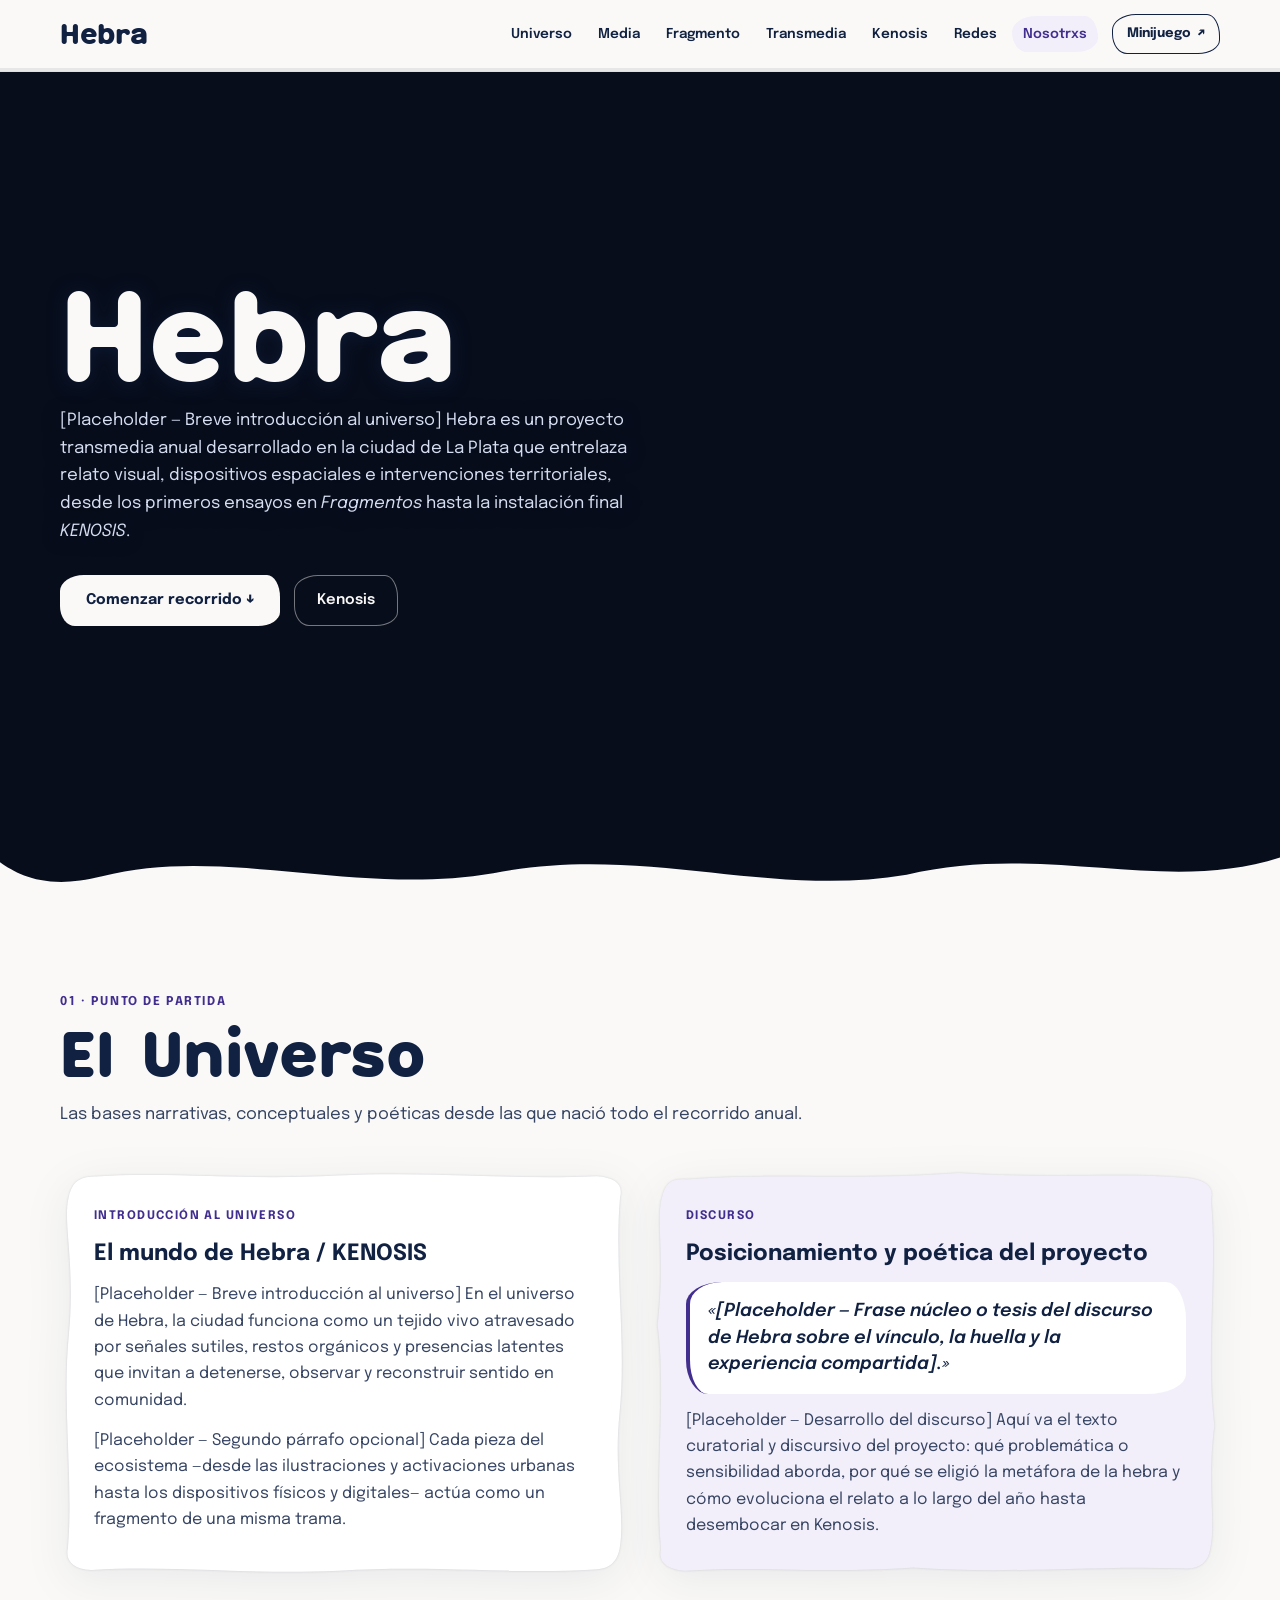
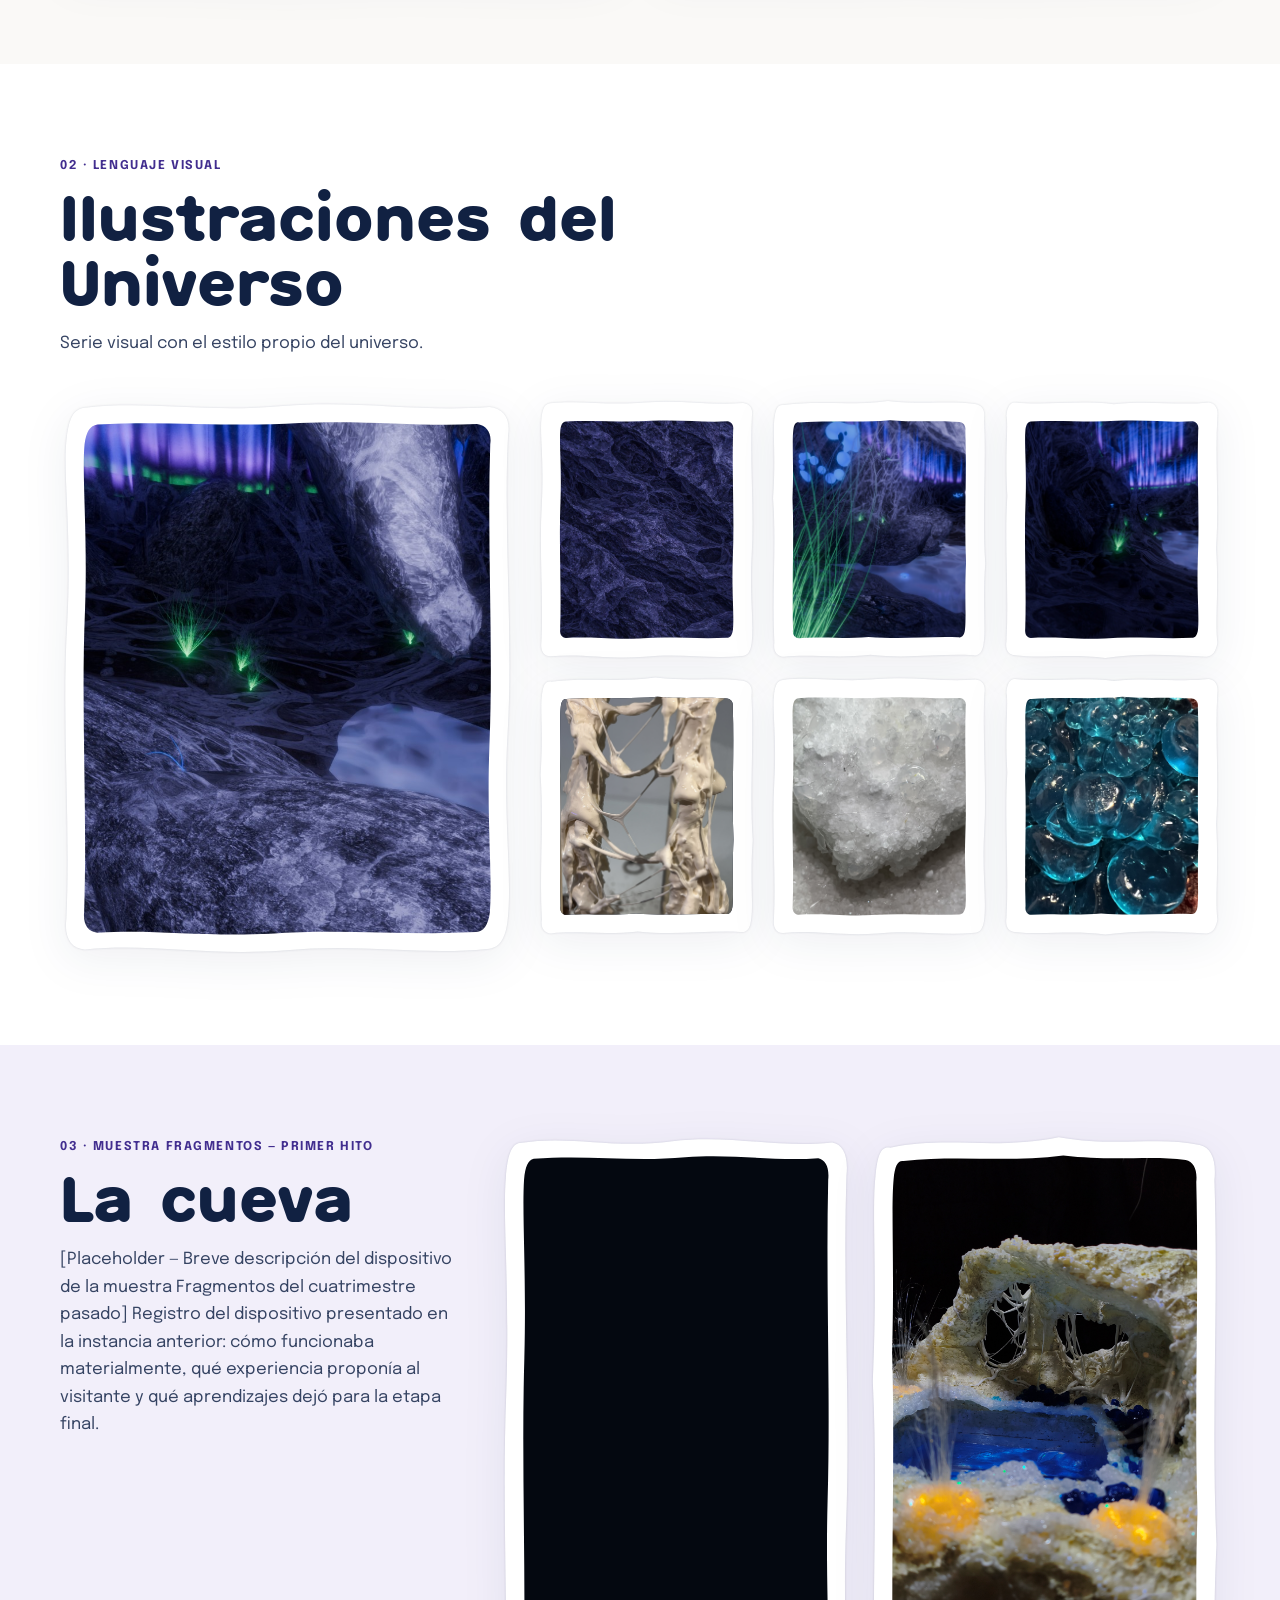
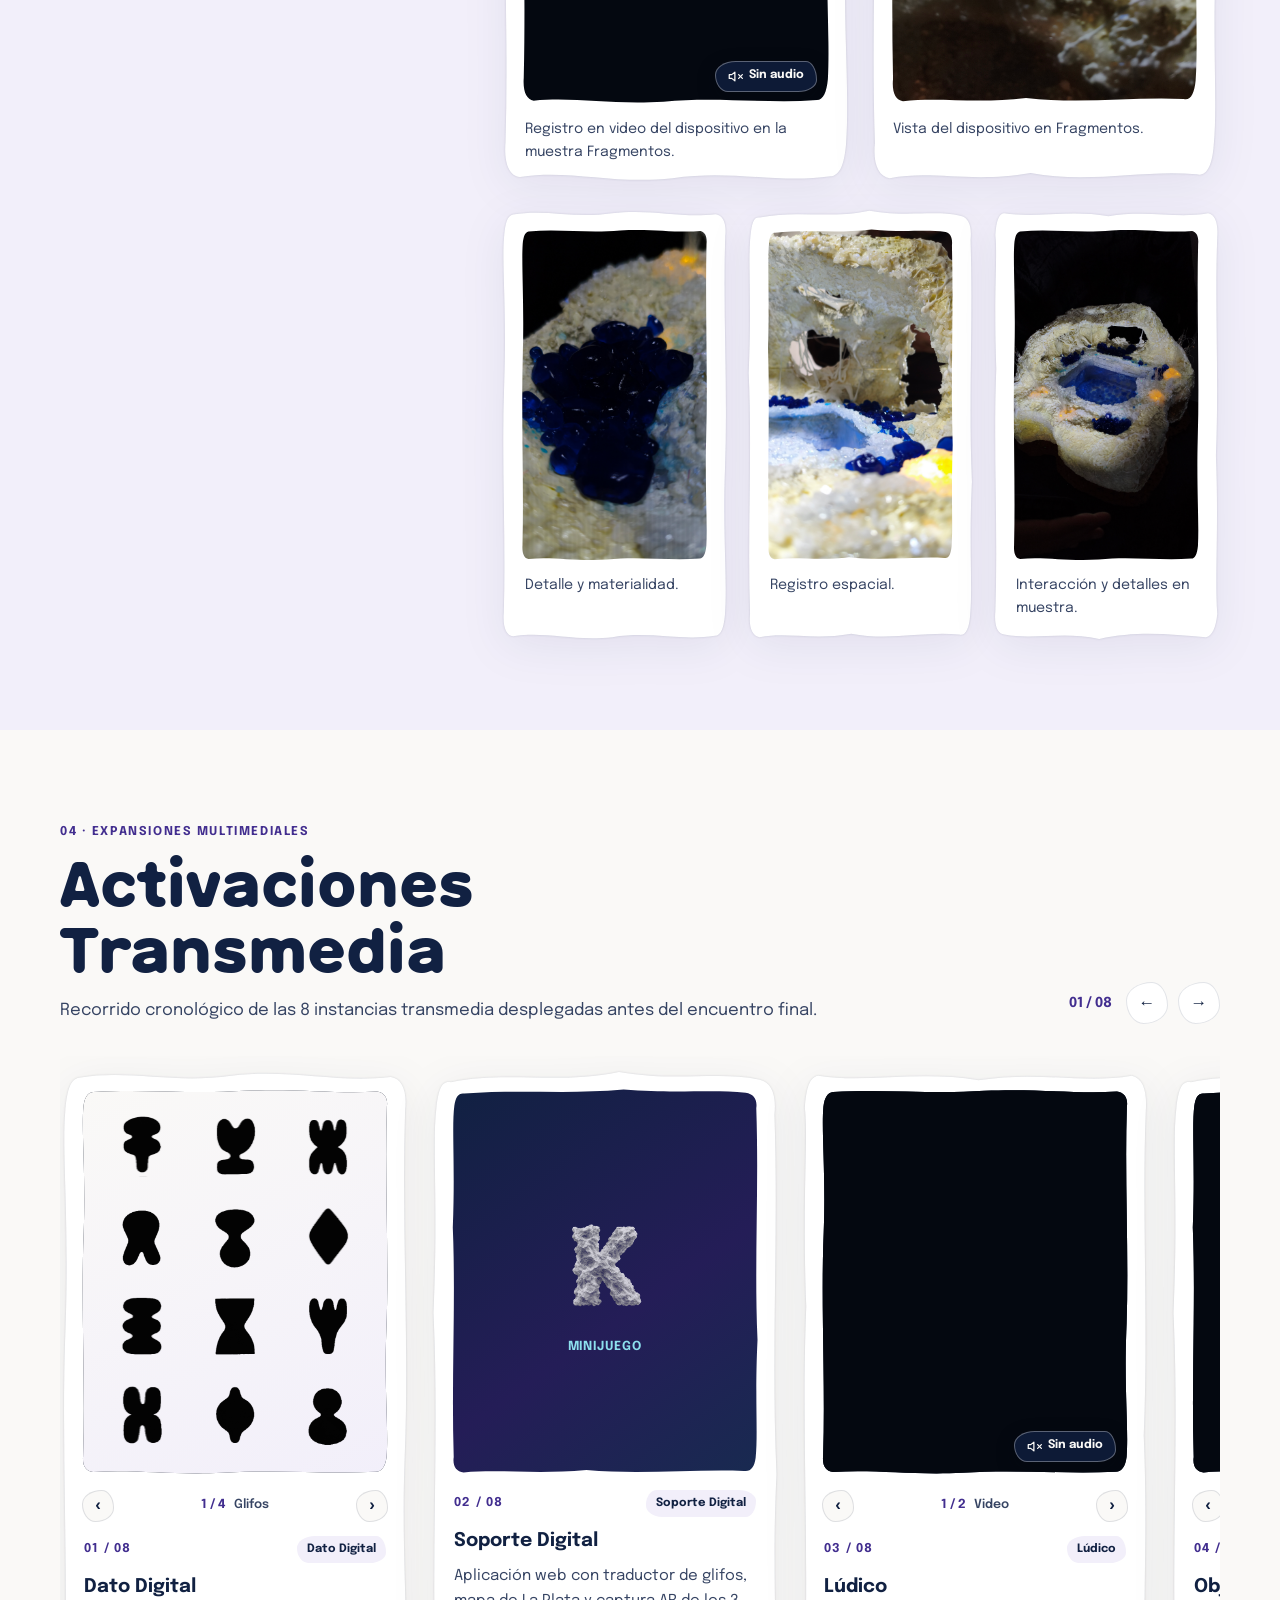
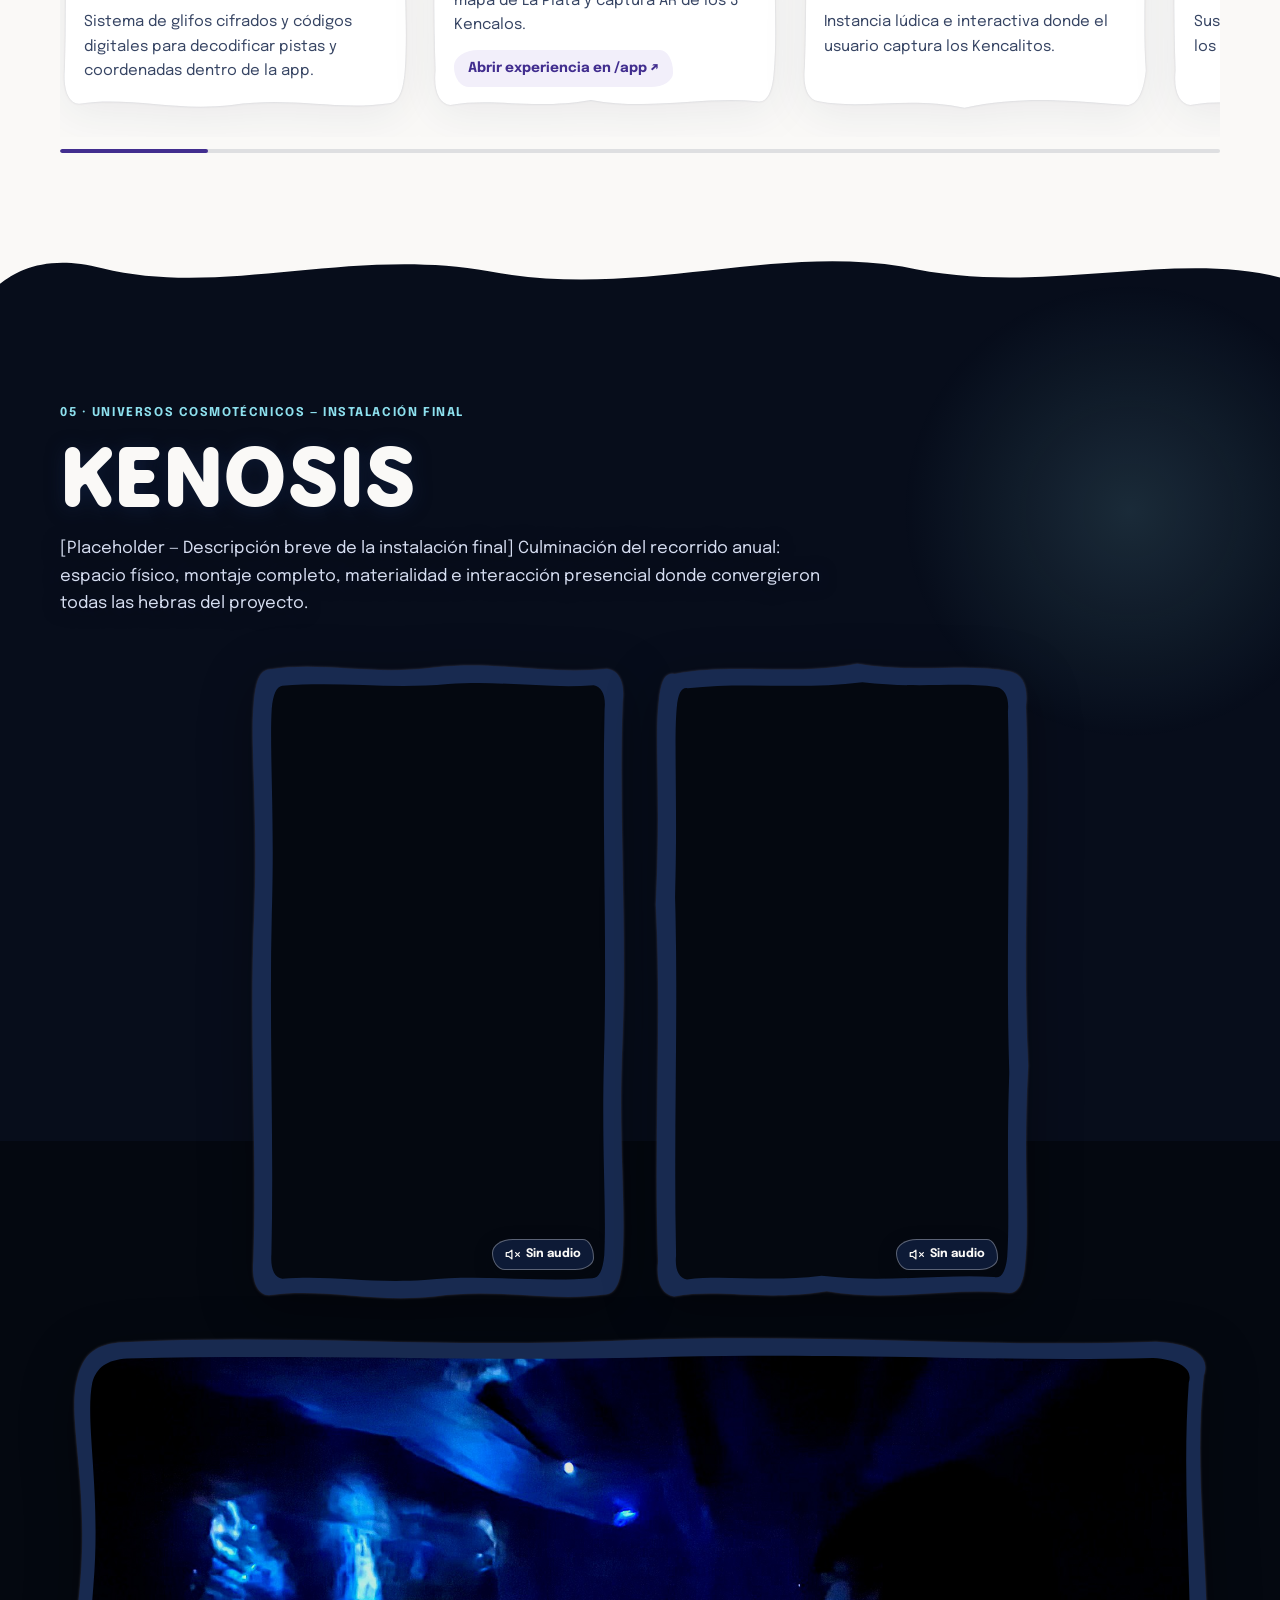
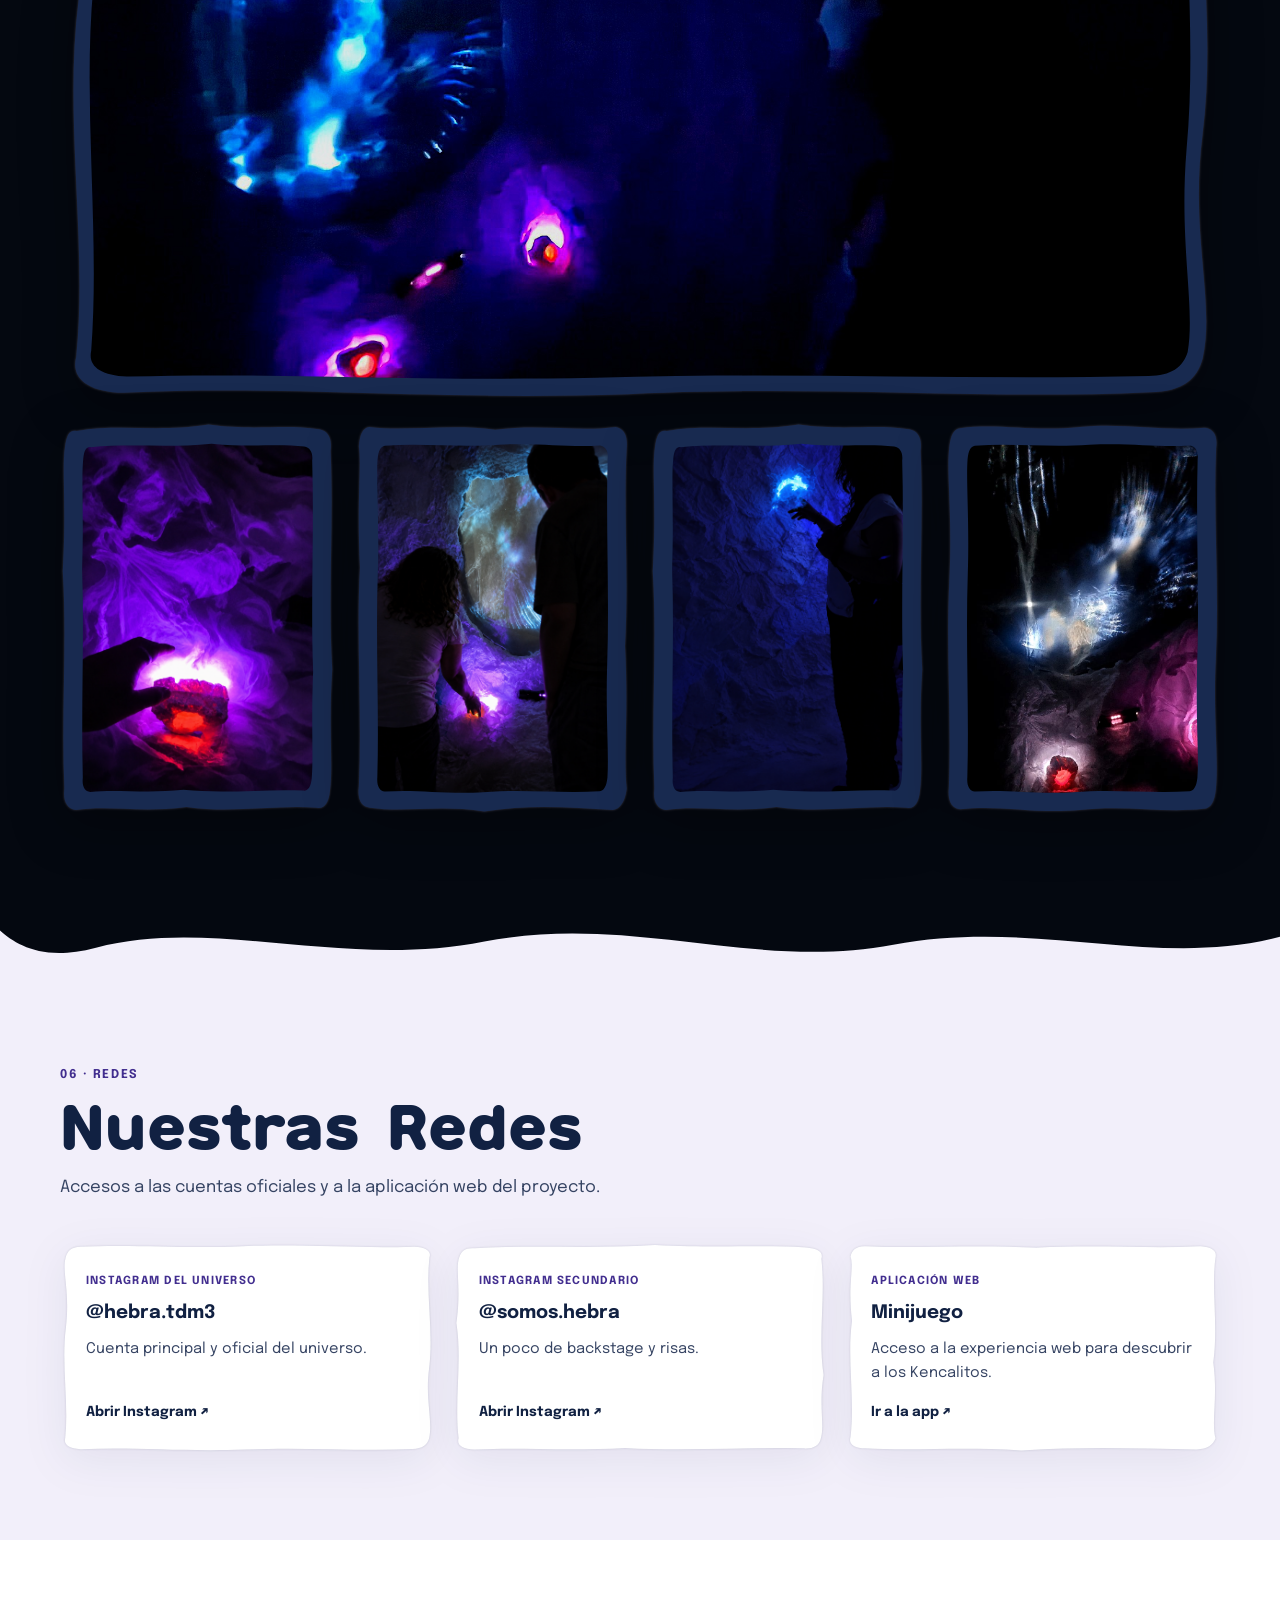
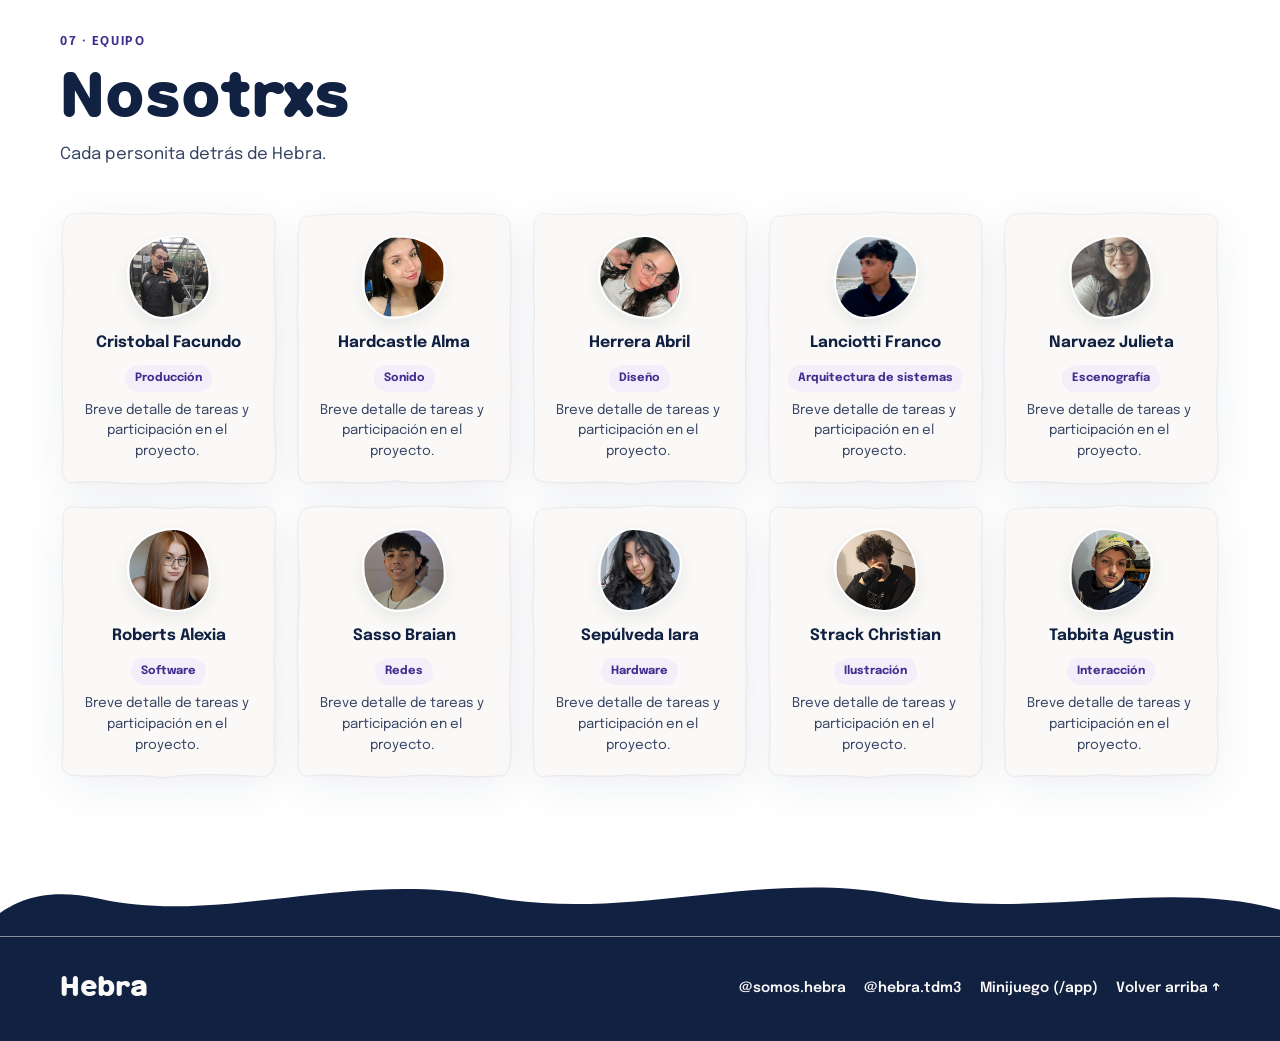
==== commit ebd1df5d: "V2" ====
--- a/index.html
+++ b/index.html
@@ -33,6 +33,31 @@
 </head>
 
 <body id="top">
+  <!-- Contornos SVG orgánicos compartidos para tarjetas y marcos -->
+  <svg class="svg-clip-defs" width="0" height="0" aria-hidden="true">
+    <defs>
+      <clipPath id="blob-card-a" clipPathUnits="objectBoundingBox">
+        <path
+          d="M 0.055,0.015 C 0.20,0.002 0.32,0.025 0.49,0.012 C 0.66,0.001 0.79,0.024 0.945,0.014 C 0.978,0.017 0.992,0.036 0.986,0.065 C 0.975,0.24 0.998,0.42 0.985,0.60 C 0.974,0.75 0.996,0.85 0.985,0.935 C 0.980,0.966 0.968,0.984 0.940,0.985 C 0.79,0.997 0.66,0.974 0.49,0.988 C 0.32,0.998 0.20,0.974 0.055,0.986 C 0.024,0.985 0.009,0.964 0.014,0.932 C 0.024,0.76 0.003,0.58 0.016,0.40 C 0.027,0.23 0.005,0.13 0.015,0.068 C 0.020,0.034 0.030,0.017 0.055,0.015 Z" />
+      </clipPath>
+      <clipPath id="blob-card-b" clipPathUnits="objectBoundingBox">
+        <path
+          d="M 0.060,0.022 C 0.22,0.004 0.36,0.026 0.54,0.006 C 0.71,0.022 0.82,0.004 0.942,0.018 C 0.976,0.022 0.990,0.042 0.984,0.072 C 0.996,0.26 0.974,0.44 0.990,0.63 C 0.976,0.78 0.994,0.87 0.982,0.938 C 0.978,0.968 0.962,0.986 0.934,0.982 C 0.78,0.974 0.63,0.997 0.46,0.980 C 0.29,0.996 0.18,0.975 0.058,0.988 C 0.026,0.985 0.010,0.966 0.016,0.934 C 0.004,0.75 0.026,0.56 0.010,0.38 C 0.024,0.21 0.006,0.12 0.018,0.064 C 0.024,0.032 0.034,0.019 0.060,0.022 Z" />
+      </clipPath>
+      <clipPath id="blob-card-c" clipPathUnits="objectBoundingBox">
+        <path
+          d="M 0.052,0.012 C 0.19,0.024 0.34,0.003 0.51,0.019 C 0.68,0.004 0.81,0.025 0.948,0.012 C 0.980,0.016 0.992,0.036 0.988,0.066 C 0.976,0.22 0.996,0.39 0.982,0.57 C 0.995,0.74 0.976,0.85 0.988,0.934 C 0.982,0.966 0.966,0.985 0.938,0.988 C 0.79,0.982 0.64,0.972 0.47,0.992 C 0.31,0.974 0.18,0.995 0.054,0.982 C 0.022,0.980 0.008,0.960 0.014,0.928 C 0.026,0.74 0.004,0.55 0.018,0.37 C 0.006,0.20 0.024,0.11 0.014,0.062 C 0.018,0.030 0.028,0.014 0.052,0.012 Z" />
+      </clipPath>
+      <clipPath id="blob-media-a" clipPathUnits="objectBoundingBox">
+        <path
+          d="M 0.042,0.010 C 0.21,0.002 0.36,0.016 0.53,0.007 C 0.70,0.001 0.82,0.015 0.958,0.009 C 0.982,0.012 0.994,0.026 0.990,0.048 C 0.982,0.24 0.998,0.44 0.988,0.63 C 0.981,0.78 0.996,0.88 0.989,0.952 C 0.985,0.976 0.974,0.990 0.954,0.990 C 0.79,0.997 0.63,0.983 0.46,0.993 C 0.29,0.999 0.18,0.984 0.042,0.991 C 0.018,0.989 0.007,0.974 0.010,0.950 C 0.018,0.76 0.002,0.56 0.012,0.37 C 0.019,0.22 0.004,0.11 0.011,0.048 C 0.015,0.024 0.024,0.012 0.042,0.010 Z" />
+      </clipPath>
+      <clipPath id="blob-media-b" clipPathUnits="objectBoundingBox">
+        <path
+          d="M 0.046,0.014 C 0.22,0.003 0.38,0.017 0.56,0.004 C 0.73,0.015 0.84,0.003 0.954,0.012 C 0.980,0.015 0.992,0.030 0.988,0.052 C 0.997,0.26 0.981,0.45 0.992,0.65 C 0.983,0.80 0.994,0.89 0.986,0.954 C 0.982,0.978 0.970,0.991 0.948,0.988 C 0.79,0.983 0.62,0.998 0.44,0.986 C 0.28,0.997 0.16,0.984 0.044,0.992 C 0.019,0.990 0.008,0.975 0.012,0.952 C 0.004,0.75 0.019,0.55 0.009,0.36 C 0.017,0.20 0.005,0.10 0.014,0.046 C 0.018,0.022 0.028,0.012 0.046,0.014 Z" />
+      </clipPath>
+    </defs>
+  </svg>
   <!-- =======================================================================
        NAVBAR LIMPIA + BARRA DE PROGRESO DEL RELATO
        ======================================================================= -->
@@ -176,44 +201,44 @@
         <div class="illustrations-layout">
           <figure class="media-card media-card--light reveal-on-scroll">
             <div class="media-slot media-slot--insta media-slot--filled">
-              <img src="./media/Ilustraciones/1.jpg" loading="lazy">
+              <img src="./media/Ilustraciones/1.jpg" decoding="async">
             </div>
           </figure>
 
           <div class="illustrations-subgrid">
             <figure class="media-card media-card--light reveal-on-scroll">
               <div class="media-slot media-slot--insta media-slot--filled">
-                <img src="./media/Ilustraciones/2.jpg" loading="lazy">
+                <img src="./media/Ilustraciones/2.jpg" decoding="async">
               </div>
             </figure>
 
             <figure class="media-card media-card--light reveal-on-scroll">
               <div class="media-slot media-slot--insta media-slot--filled">
-                <img src="./media/Ilustraciones/3.jpg" loading="lazy">
+                <img src="./media/Ilustraciones/3.jpg" decoding="async">
               </div>
             </figure>
 
             <figure class="media-card media-card--light reveal-on-scroll">
               <div class="media-slot media-slot--insta media-slot--filled">
-                <img src="./media/Ilustraciones/4.jpg" loading="lazy">
+                <img src="./media/Ilustraciones/4.jpg" decoding="async">
               </div>
             </figure>
 
             <figure class="media-card media-card--light reveal-on-scroll">
               <div class="media-slot media-slot--insta media-slot--filled">
-                <img src="./media/Ilustraciones/Rectangle%2075.png" loading="lazy">
+                <img src="./media/Ilustraciones/Rectangle%2075.png" decoding="async">
               </div>
             </figure>
 
             <figure class="media-card media-card--light reveal-on-scroll">
               <div class="media-slot media-slot--insta media-slot--filled">
-                <img src="./media/Ilustraciones/Rectangle%2076.png" loading="lazy">
+                <img src="./media/Ilustraciones/Rectangle%2076.png" decoding="async">
               </div>
             </figure>
 
             <figure class="media-card media-card--light reveal-on-scroll">
               <div class="media-slot media-slot--insta media-slot--filled">
-                <img src="./media/Ilustraciones/Rectangle%2077.png" loading="lazy">
+                <img src="./media/Ilustraciones/Rectangle%2077.png" decoding="async">
               </div>
             </figure>
           </div>
@@ -253,7 +278,7 @@
               <figure class="media-card media-card--light reveal-on-scroll">
                 <div class="media-slot media-slot--reel media-slot--filled">
                   <img src="./media/Fragmento/IMG_20260706_155355_1.jpg"
-                    alt="Dispositivo completo en la muestra Fragmentos" loading="lazy">
+                    alt="Dispositivo completo en la muestra Fragmentos" decoding="async">
                 </div>
                 <figcaption class="media-caption">Vista del dispositivo en Fragmentos.</figcaption>
               </figure>
@@ -263,7 +288,7 @@
               <figure class="media-card media-card--light reveal-on-scroll">
                 <div class="media-slot media-slot--reel media-slot--filled">
                   <img src="./media/Fragmento/IMG_20260706_155408.jpg" alt="Detalle material del dispositivo Fragmentos"
-                    loading="lazy">
+                    decoding="async">
                 </div>
                 <figcaption class="media-caption">Detalle y materialidad.</figcaption>
               </figure>
@@ -271,7 +296,7 @@
               <figure class="media-card media-card--light reveal-on-scroll">
                 <div class="media-slot media-slot--reel media-slot--filled">
                   <img src="./media/Fragmento/IMG_20260706_155439.jpg"
-                    alt="Registro del dispositivo en la muestra Fragmentos" loading="lazy">
+                    alt="Registro del dispositivo en la muestra Fragmentos" decoding="async">
                 </div>
                 <figcaption class="media-caption">Registro espacial.</figcaption>
               </figure>
@@ -279,7 +304,7 @@
               <figure class="media-card media-card--light reveal-on-scroll">
                 <div class="media-slot media-slot--reel media-slot--filled">
                   <img src="./media/Fragmento/IMG_20260706_155508.jpg" alt="Interacción y detalles en Fragmentos"
-                    loading="lazy">
+                    decoding="async">
                 </div>
                 <figcaption class="media-caption">Interacción y detalles en muestra.</figcaption>
               </figure>
@@ -318,18 +343,18 @@
             <div class="media-slot media-slot--transmedia media-slot--filled">
               <div class="card-media-slide is-active" data-label="Glifos">
                 <div class="glyphs-showcase-plate" role="img" aria-label="Sistema de 12 glifos de Hebra">
-                  <img src="./app/assets/glifos/image%20(45)%202.svg" alt="Glifo 1" loading="lazy">
-                  <img src="./app/assets/glifos/image%20(45)%203.svg" alt="Glifo 2" loading="lazy">
-                  <img src="./app/assets/glifos/image%20(45)%204.svg" alt="Glifo 3" loading="lazy">
-                  <img src="./app/assets/glifos/image%20(45)%205.svg" alt="Glifo 4" loading="lazy">
-                  <img src="./app/assets/glifos/image%20(45)%206.svg" alt="Glifo 5" loading="lazy">
-                  <img src="./app/assets/glifos/image%20(45)%207.svg" alt="Glifo 6" loading="lazy">
-                  <img src="./app/assets/glifos/image%20(45)%208.svg" alt="Glifo 7" loading="lazy">
-                  <img src="./app/assets/glifos/image%20(45)%209.svg" alt="Glifo 8" loading="lazy">
-                  <img src="./app/assets/glifos/image%20(45)%2010.svg" alt="Glifo 9" loading="lazy">
-                  <img src="./app/assets/glifos/image%20(45)%2011.svg" alt="Glifo 10" loading="lazy">
-                  <img src="./app/assets/glifos/image%20(45)%2012.svg" alt="Glifo 11" loading="lazy">
-                  <img src="./app/assets/glifos/image%20(45)%2013.svg" alt="Glifo 12" loading="lazy">
+                  <img src="./app/assets/glifos/image%20(45)%202.svg" alt="Glifo 1" decoding="async">
+                  <img src="./app/assets/glifos/image%20(45)%203.svg" alt="Glifo 2" decoding="async">
+                  <img src="./app/assets/glifos/image%20(45)%204.svg" alt="Glifo 3" decoding="async">
+                  <img src="./app/assets/glifos/image%20(45)%205.svg" alt="Glifo 4" decoding="async">
+                  <img src="./app/assets/glifos/image%20(45)%206.svg" alt="Glifo 5" decoding="async">
+                  <img src="./app/assets/glifos/image%20(45)%207.svg" alt="Glifo 6" decoding="async">
+                  <img src="./app/assets/glifos/image%20(45)%208.svg" alt="Glifo 7" decoding="async">
+                  <img src="./app/assets/glifos/image%20(45)%209.svg" alt="Glifo 8" decoding="async">
+                  <img src="./app/assets/glifos/image%20(45)%2010.svg" alt="Glifo 9" decoding="async">
+                  <img src="./app/assets/glifos/image%20(45)%2011.svg" alt="Glifo 10" decoding="async">
+                  <img src="./app/assets/glifos/image%20(45)%2012.svg" alt="Glifo 11" decoding="async">
+                  <img src="./app/assets/glifos/image%20(45)%2013.svg" alt="Glifo 12" decoding="async">
                 </div>
               </div>
               <div class="card-media-slide" data-label="Gato Gota">
@@ -377,7 +402,7 @@
             <a href="./app/" class="media-slot media-slot--transmedia media-slot--app-cover"
               aria-label="Abrir MiniJuego en /app">
               <img src="./media/faviconK.png" alt="Ícono Kencalo — Soporte Digital Web" class="app-cover-emblem"
-                loading="lazy">
+                decoding="async">
               <span>MiniJuego</span>
             </a>
             <div class="transmedia-body">
@@ -403,7 +428,7 @@
               </div>
               <div class="card-media-slide" data-label="Foto">
                 <img src="./media/Transmedia/3-%20Ludico/2.jpg" alt="Activación Lúdico — Registro fotográfico"
-                  loading="lazy">
+                  decoding="async">
               </div>
             </div>
             <div class="card-media-controls">
@@ -433,13 +458,13 @@
                 </video>
               </div>
               <div class="card-media-slide" data-label="Foto 1">
-                <img src="./media/Transmedia/4-%20Objeto/2.png" alt="Activación Objeto — Foto 1" loading="lazy">
+                <img src="./media/Transmedia/4-%20Objeto/2.png" alt="Activación Objeto — Foto 1" decoding="async">
               </div>
               <div class="card-media-slide" data-label="Foto 2">
-                <img src="./media/Transmedia/4-%20Objeto/3.png" alt="Activación Objeto — Foto 2" loading="lazy">
+                <img src="./media/Transmedia/4-%20Objeto/3.png" alt="Activación Objeto — Foto 2" decoding="async">
               </div>
               <div class="card-media-slide" data-label="Foto 3">
-                <img src="./media/Transmedia/4-%20Objeto/4.png" alt="Activación Objeto — Foto 3" loading="lazy">
+                <img src="./media/Transmedia/4-%20Objeto/4.png" alt="Activación Objeto — Foto 3" decoding="async">
               </div>
             </div>
             <div class="card-media-controls">
@@ -465,15 +490,15 @@
             <div class="media-slot media-slot--transmedia media-slot--filled">
               <div class="card-media-slide is-active" data-label="Foto 1">
                 <img src="./media/Transmedia/5-%20Grafica/WhatsApp%20Image%202026-10-29%20at%2010.31.34%20PM.jpeg"
-                  alt="Activación Gráfica — Registro 1" loading="lazy">
+                  alt="Activación Gráfica — Registro 1" decoding="async">
               </div>
               <div class="card-media-slide" data-label="Foto 2">
                 <img src="./media/Transmedia/5-%20Grafica/WhatsApp%20Image%202026-10-29%20at%2010.31.34%20PM%20(1).jpeg"
-                  alt="Activación Gráfica — Registro 2" loading="lazy">
+                  alt="Activación Gráfica — Registro 2" decoding="async">
               </div>
               <div class="card-media-slide" data-label="Foto 3">
                 <img src="./media/Transmedia/5-%20Grafica/WhatsApp%20Image%202026-10-29%20at%2010.31.38%20PM.jpeg"
-                  alt="Activación Gráfica — Registro 3" loading="lazy">
+                  alt="Activación Gráfica — Registro 3" decoding="async">
               </div>
             </div>
             <div class="card-media-controls">
@@ -499,19 +524,19 @@
             <div class="media-slot media-slot--transmedia media-slot--filled">
               <div class="card-media-slide is-active" data-label="Foto 1">
                 <img src="./media/Transmedia/6-%20Indumentaria/Copia%20de%201794506584009.jpg"
-                  alt="Activación Indumentaria — Foto 1" loading="lazy">
+                  alt="Activación Indumentaria — Foto 1" decoding="async">
               </div>
               <div class="card-media-slide" data-label="Foto 2">
                 <img src="./media/Transmedia/6-%20Indumentaria/Copia%20de%20IMG_20261112_150556.jpg"
-                  alt="Activación Indumentaria — Foto 2" loading="lazy">
+                  alt="Activación Indumentaria — Foto 2" decoding="async">
               </div>
               <div class="card-media-slide" data-label="Foto 3">
                 <img src="./media/Transmedia/6-%20Indumentaria/Copia%20de%20IMG_20261112_150619.jpg"
-                  alt="Activación Indumentaria — Foto 3" loading="lazy">
+                  alt="Activación Indumentaria — Foto 3" decoding="async">
               </div>
               <div class="card-media-slide" data-label="Foto 4">
                 <img src="./media/Transmedia/6-%20Indumentaria/Copia%20de%20IMG_20261112_151011.jpg"
-                  alt="Activación Indumentaria — Foto 4" loading="lazy">
+                  alt="Activación Indumentaria — Foto 4" decoding="async">
               </div>
             </div>
             <div class="card-media-controls">
@@ -532,7 +557,7 @@
             </div>
           </article>
 
-          <!-- Transmedia 07: Performance (2 videos) -->
+          <!-- Transmedia 07: Performance (2 videos + 3 fotos) -->
           <article class="transmedia-card" data-step-index="6" data-media-gallery>
             <div class="media-slot media-slot--transmedia media-slot--filled">
               <div class="card-media-slide is-active" data-label="Video 1">
@@ -545,11 +570,23 @@
                   <source src="./media/Transmedia/7-%20Performance/2.mp4" type="video/mp4">
                 </video>
               </div>
+              <div class="card-media-slide" data-label="Foto 1">
+                <img src="./media/Transmedia/7-%20Performance/20261110_205017.jpg"
+                  alt="Activación Performance — Foto 1" decoding="async">
+              </div>
+              <div class="card-media-slide" data-label="Foto 2">
+                <img src="./media/Transmedia/7-%20Performance/20261110_212450.jpg"
+                  alt="Activación Performance — Foto 2" decoding="async">
+              </div>
+              <div class="card-media-slide" data-label="Foto 3">
+                <img src="./media/Transmedia/7-%20Performance/20261110_212628.jpg"
+                  alt="Activación Performance — Foto 3" decoding="async">
+              </div>
             </div>
             <div class="card-media-controls">
               <button type="button" class="card-media-btn" data-media-prev aria-label="Archivo anterior">‹</button>
               <span class="card-media-status">
-                <span data-media-counter>1 / 2</span>
+                <span data-media-counter>1 / 5</span>
                 <span class="card-media-label" data-media-label>Video 1</span>
               </span>
               <button type="button" class="card-media-btn" data-media-next aria-label="Siguiente archivo">›</button>
@@ -569,11 +606,11 @@
             <div class="media-slot media-slot--transmedia media-slot--filled">
               <div class="card-media-slide is-active" data-label="Registro 1">
                 <img src="./media/Transmedia/8-%20Espacio%20Urbano/IMG-20261111-WA0014.jpg"
-                  alt="Activación en Espacio Urbano — Registro 1" loading="lazy">
+                  alt="Activación en Espacio Urbano — Registro 1" decoding="async">
               </div>
               <div class="card-media-slide" data-label="Registro 2">
                 <img src="./media/Transmedia/8-%20Espacio%20Urbano/IMG-20261111-WA0017.jpg"
-                  alt="Activación en Espacio Urbano — Registro 2" loading="lazy">
+                  alt="Activación en Espacio Urbano — Registro 2" decoding="async">
               </div>
             </div>
             <div class="card-media-controls">
@@ -656,32 +693,33 @@
         <div class="instalacion-gallery">
           <figure class="media-card media-card--dark gallery-item gallery-item--wide reveal-on-scroll">
             <div class="media-slot media-slot--landscape media-slot--dark media-slot--filled">
-              <img src="./media/Kenosis/4.jpg" alt="Vista general de la instalación final Kenosis" loading="lazy">
+              <img src="./media/Kenosis/4.jpg" alt="Vista general de la instalación final Kenosis" decoding="async">
             </div>
           </figure>
 
           <figure class="media-card media-card--dark gallery-item reveal-on-scroll">
             <div class="media-slot media-slot--portrait-23 media-slot--dark media-slot--filled">
-              <img src="./media/Kenosis/3.png" alt="Detalle espacial y montaje de Kenosis" loading="lazy">
+              <img src="./media/Kenosis/3.png" alt="Detalle espacial y montaje de Kenosis" decoding="async">
             </div>
           </figure>
 
           <figure class="media-card media-card--dark gallery-item reveal-on-scroll">
             <div class="media-slot media-slot--portrait-23 media-slot--dark media-slot--filled">
-              <img src="./media/Kenosis/5.png" alt="Público recorriendo la instalación final Kenosis" loading="lazy">
+              <img src="./media/Kenosis/5.png" alt="Público recorriendo la instalación final Kenosis" decoding="async">
             </div>
           </figure>
 
           <figure class="media-card media-card--dark gallery-item reveal-on-scroll">
             <div class="media-slot media-slot--portrait-23 media-slot--dark media-slot--filled">
-              <img src="./media/Kenosis/6.png" alt="Registro y calibración de Kenosis" loading="lazy">
+              <img src="./media/Kenosis/6.png" alt="Registro y calibración de Kenosis" decoding="async">
             </div>
           </figure>
 
           <figure class="media-card media-card--dark gallery-item reveal-on-scroll">
             <div class="media-slot media-slot--portrait-23 media-slot--dark media-slot--filled">
-              <img src="./media/Kenosis/7.jpeg" alt="Atmósfera e iluminación final de Kenosis" loading="lazy">
-            </div>
+              <img src="./media/Kenosis/7.jpeg" alt="Atmósfera e iluminación final de Kenosis" decoding="async">
+            </div>
+          </figure>
         </div>
       </div>
 
@@ -750,7 +788,7 @@
         <div class="team-grid">
           <article class="team-card reveal-on-scroll">
             <div class="team-avatar">
-              <img src="./media/team/Facundo.png" alt="Cristobal Facundo" loading="lazy">
+              <img src="./media/team/Facundo.png" alt="Cristobal Facundo" decoding="async">
             </div>
             <h3>Cristobal Facundo</h3>
             <span class="team-role-pill">Producción</span>
@@ -759,7 +797,7 @@
 
           <article class="team-card reveal-on-scroll">
             <div class="team-avatar">
-              <img src="./media/team/Alma.png" alt="Hardcastle Alma" loading="lazy">
+              <img src="./media/team/Alma.png" alt="Hardcastle Alma" decoding="async">
             </div>
             <h3>Hardcastle Alma</h3>
             <span class="team-role-pill">Sonido</span>
@@ -768,7 +806,7 @@
 
           <article class="team-card reveal-on-scroll">
             <div class="team-avatar">
-              <img src="./media/team/Abril.png" alt="Herrera Abril" loading="lazy">
+              <img src="./media/team/Abril.png" alt="Herrera Abril" decoding="async">
             </div>
             <h3>Herrera Abril</h3>
             <span class="team-role-pill">Diseño</span>
@@ -777,7 +815,7 @@
 
           <article class="team-card reveal-on-scroll">
             <div class="team-avatar">
-              <img src="./media/team/fran.jpeg" alt="Lanciotti Franco" loading="lazy">
+              <img src="./media/team/fran.jpeg" alt="Lanciotti Franco" decoding="async">
             </div>
             <h3>Lanciotti Franco</h3>
             <span class="team-role-pill">Arquitectura de sistemas</span>
@@ -786,7 +824,7 @@
 
           <article class="team-card reveal-on-scroll">
             <div class="team-avatar">
-              <img src="./media/team/Juli.png" alt="Narvaez Julieta" loading="lazy">
+              <img src="./media/team/Juli.png" alt="Narvaez Julieta" decoding="async">
             </div>
             <h3>Narvaez Julieta</h3>
             <span class="team-role-pill">Escenografía</span>
@@ -795,7 +833,7 @@
 
           <article class="team-card reveal-on-scroll">
             <div class="team-avatar">
-              <img src="./media/team/Alexia.png" alt="Roberts Alexia" loading="lazy">
+              <img src="./media/team/Alexia.png" alt="Roberts Alexia" decoding="async">
             </div>
             <h3>Roberts Alexia</h3>
             <span class="team-role-pill">Software</span>
@@ -804,7 +842,7 @@
 
           <article class="team-card reveal-on-scroll">
             <div class="team-avatar">
-              <img src="./media/team/Braian.png" alt="Sasso Braian" loading="lazy">
+              <img src="./media/team/Braian.png" alt="Sasso Braian" decoding="async">
             </div>
             <h3>Sasso Braian</h3>
             <span class="team-role-pill">Redes</span>
@@ -813,7 +851,7 @@
 
           <article class="team-card reveal-on-scroll">
             <div class="team-avatar">
-              <img src="./media/team/Iara.png" alt="Sepúlveda Iara" loading="lazy">
+              <img src="./media/team/Iara.png" alt="Sepúlveda Iara" decoding="async">
             </div>
             <h3>Sepúlveda Iara</h3>
             <span class="team-role-pill">Hardware</span>
@@ -822,7 +860,7 @@
 
           <article class="team-card reveal-on-scroll">
             <div class="team-avatar">
-              <img src="./media/team/Chirs.png" alt="Strack Christian" loading="lazy">
+              <img src="./media/team/Chirs.png" alt="Strack Christian" decoding="async">
             </div>
             <h3>Strack Christian</h3>
             <span class="team-role-pill">Ilustración</span>
@@ -831,7 +869,7 @@
 
           <article class="team-card reveal-on-scroll">
             <div class="team-avatar">
-              <img src="./media/team/Agus.png" alt="Tabbita Agustin" loading="lazy">
+              <img src="./media/team/Agus.png" alt="Tabbita Agustin" decoding="async">
             </div>
             <h3>Tabbita Agustin</h3>
             <span class="team-role-pill">Interacción</span>
@@ -877,10 +915,12 @@
       </div>
       <div class="lightbox-stage">
         <button type="button" class="lightbox-nav-btn" id="lightbox-prev" aria-label="Anterior">‹</button>
-        <img id="lightbox-img" src="" alt="">
-        <div id="lightbox-video-wrap" class="lightbox-video-wrap hidden">
-          <video id="lightbox-video" class="lightbox-video" autoplay muted loop playsinline></video>
-          <button type="button" class="video-audio-toggle" id="lightbox-audio-toggle"></button>
+        <div class="lightbox-media-box">
+          <img id="lightbox-img" src="" alt="">
+          <div id="lightbox-video-wrap" class="lightbox-video-wrap hidden">
+            <video id="lightbox-video" class="lightbox-video" autoplay muted loop playsinline></video>
+            <button type="button" class="video-audio-toggle" id="lightbox-audio-toggle"></button>
+          </div>
         </div>
         <button type="button" class="lightbox-nav-btn" id="lightbox-next" aria-label="Siguiente">›</button>
       </div>
--- a/landing.css
+++ b/landing.css
@@ -911,9 +911,8 @@
   align-items: stretch;
   gap: 20px;
   overflow-x: auto;
-  scroll-snap-type: x mandatory;
-  scroll-behavior: smooth;
-  padding: 4px 2px 10px;
+  scroll-snap-type: x proximity;
+  padding: 12px 6px 24px;
   scrollbar-width: none;
   -ms-overflow-style: none;
 }
@@ -1059,8 +1058,8 @@
 
 .video-audio-toggle {
   position: absolute;
-  right: 12px;
-  bottom: 12px;
+  right: 14px;
+  bottom: 14px;
   z-index: 4;
   display: inline-flex;
   align-items: center;
@@ -1452,7 +1451,28 @@
 
 .team-card p {
   font-size: 0.84rem;
+  line-height: 1.55;
   color: var(--text-dark-muted);
+  width: 100%;
+  max-height: 6.2em;
+  overflow-y: auto;
+  padding-right: 4px;
+  overscroll-behavior: contain;
+  scrollbar-width: thin;
+  scrollbar-color: rgba(66, 46, 143, 0.35) transparent;
+}
+
+.team-card p::-webkit-scrollbar {
+  width: 4px;
+}
+
+.team-card p::-webkit-scrollbar-track {
+  background: transparent;
+}
+
+.team-card p::-webkit-scrollbar-thumb {
+  background: rgba(66, 46, 143, 0.32);
+  border-radius: 999px;
 }
 
 /* ==========================================================================
@@ -1529,11 +1549,11 @@
 .lightbox-figure {
   position: relative;
   z-index: 2;
-  max-width: min(94vw, 1020px);
-  max-height: 92vh;
+  width: min(94vw, 1020px);
+  height: min(88vh, 760px);
   background: var(--surface-white);
   border-radius: var(--radius-lg);
-  padding: 16px;
+  padding: 16px 18px;
   display: flex;
   flex-direction: column;
   gap: 12px;
@@ -1543,6 +1563,7 @@
   display: flex;
   align-items: center;
   justify-content: space-between;
+  flex-shrink: 0;
 }
 
 .lightbox-counter {
@@ -1552,16 +1573,31 @@
 }
 
 .lightbox-stage {
-  display: flex;
-  align-items: center;
-  gap: 10px;
+  flex: 1;
+  min-height: 0;
+  display: grid;
+  grid-template-columns: 44px minmax(0, 1fr) 44px;
+  align-items: center;
+  gap: 12px;
+}
+
+.lightbox-media-box {
+  width: 100%;
+  height: 100%;
+  min-width: 0;
+  min-height: 0;
+  display: flex;
+  align-items: center;
+  justify-content: center;
+  overflow: hidden;
 }
 
 .lightbox-stage img {
-  max-height: 78vh;
-  max-width: min(100%, calc(94vw - 140px));
+  max-height: calc(min(88vh, 760px) - 82px);
+  max-width: 100%;
   width: auto;
   height: auto;
+  object-fit: contain;
   margin-inline: auto;
   border-radius: var(--blob-media);
   display: block;
@@ -1574,6 +1610,8 @@
 
 .lightbox-video-wrap {
   position: relative;
+  max-width: 100%;
+  max-height: 100%;
   display: flex;
   align-items: center;
   justify-content: center;
@@ -1584,10 +1622,11 @@
 }
 
 .lightbox-video {
-  max-height: 78vh;
-  max-width: min(100%, calc(94vw - 140px));
+  max-height: calc(min(88vh, 760px) - 82px);
+  max-width: 100%;
   width: auto;
   height: auto;
+  object-fit: contain;
   display: block;
   background: #040810;
 }
@@ -1639,13 +1678,126 @@
 }
 
 /* ==========================================================================
-   SISTEMA BLOB GLOBAL (CONTENEDORES, MARCOS, CÁPSULAS Y AVATARES)
+   SISTEMA BLOB GLOBAL (CONTORNOS ORGÁNICOS ONDULADOS, MARCOS Y CÁPSULAS)
    ========================================================================== */
+.svg-clip-defs {
+  position: absolute;
+  width: 0;
+  height: 0;
+  pointer-events: none;
+  overflow: hidden;
+}
+
 .media-card,
 .editorial-card,
 .transmedia-card,
 .platform-card,
-.team-card,
+.team-card {
+  position: relative;
+  z-index: 0;
+  background: transparent;
+  border: none;
+  box-shadow: none;
+  border-radius: 0;
+  filter:
+    drop-shadow(0 0 1px rgba(17, 33, 66, 0.16))
+    drop-shadow(0 10px 22px rgba(17, 33, 66, 0.07));
+  transition:
+    transform 0.3s var(--ease-out-expo),
+    filter 0.3s var(--ease-out-expo);
+}
+
+.media-card {
+  padding: 20px;
+}
+
+.editorial-card {
+  padding: 36px 34px;
+}
+
+.transmedia-card {
+  padding: 20px;
+}
+
+.platform-card {
+  padding: 28px 26px;
+}
+
+.team-card {
+  padding: 24px 18px;
+}
+
+.media-card::before,
+.editorial-card::before,
+.transmedia-card::before,
+.platform-card::before,
+.team-card::before {
+  content: '';
+  position: absolute;
+  inset: 0;
+  z-index: -1;
+  pointer-events: none;
+  clip-path: url(#blob-card-a);
+}
+
+.media-card--light::before,
+.editorial-card--white::before,
+.transmedia-card::before,
+.platform-card::before {
+  background: var(--surface-white);
+}
+
+.editorial-card--tinted::before {
+  background: var(--surface-lavender);
+}
+
+.media-card--dark {
+  filter:
+    drop-shadow(0 0 1px rgba(216, 206, 245, 0.24))
+    drop-shadow(0 14px 26px rgba(0, 0, 0, 0.34));
+}
+
+.media-card--dark::before {
+  background: var(--ink-navy-elevated);
+}
+
+.team-card::before {
+  background: var(--surface-paper);
+}
+
+.media-card:nth-child(2n)::before,
+.editorial-card:nth-child(2n)::before,
+.transmedia-card:nth-child(2n)::before,
+.platform-card:nth-child(2n)::before,
+.team-card:nth-child(2n)::before {
+  clip-path: url(#blob-card-b);
+}
+
+.media-card:nth-child(3n)::before,
+.transmedia-card:nth-child(3n)::before,
+.platform-card:nth-child(3n)::before,
+.team-card:nth-child(3n)::before {
+  clip-path: url(#blob-card-c);
+}
+
+.media-card--light:hover,
+.editorial-card:hover,
+.transmedia-card:hover,
+.platform-card:hover,
+.team-card:hover {
+  box-shadow: none;
+  filter:
+    drop-shadow(0 0 1.2px rgba(66, 46, 143, 0.28))
+    drop-shadow(0 18px 30px rgba(17, 33, 66, 0.12));
+}
+
+.media-card--dark:hover {
+  box-shadow: none;
+  filter:
+    drop-shadow(0 0 1.2px rgba(141, 224, 238, 0.36))
+    drop-shadow(0 20px 34px rgba(0, 0, 0, 0.44));
+}
+
 .lightbox-figure,
 .discourse-quote,
 .transmedia-glyphs-row {
@@ -1657,40 +1809,21 @@
     border-radius 0.45s var(--ease-out-expo);
 }
 
-.media-card:nth-child(2n),
-.editorial-card:nth-child(2n),
-.transmedia-card:nth-child(2n),
-.platform-card:nth-child(2n),
-.team-card:nth-child(2n) {
-  border-radius: var(--blob-card-b);
-}
-
-.media-card:nth-child(3n),
-.transmedia-card:nth-child(3n),
-.platform-card:nth-child(3n),
-.team-card:nth-child(3n) {
-  border-radius: var(--blob-card-c);
-}
-
-.media-card:hover,
-.editorial-card:hover,
-.transmedia-card:hover,
-.platform-card:hover,
-.team-card:hover {
-  border-radius: var(--blob-card-b);
-}
-
-.media-card:nth-child(2n):hover,
-.editorial-card:nth-child(2n):hover,
-.transmedia-card:nth-child(2n):hover,
-.platform-card:nth-child(2n):hover,
-.team-card:nth-child(2n):hover {
-  border-radius: var(--blob-card-c);
-}
-
 .media-slot,
-.video-frame-wrapper,
-.lightbox-stage img {
+.video-frame-wrapper {
+  border: none;
+  border-radius: 0;
+  clip-path: url(#blob-media-a);
+  overflow: hidden;
+}
+
+.media-card:nth-child(even) .media-slot,
+.transmedia-card:nth-child(even) .media-slot {
+  clip-path: url(#blob-media-b);
+}
+
+.lightbox-stage img,
+.lightbox-video-wrap {
   border-radius: var(--blob-media);
   overflow: hidden;
 }
@@ -1888,6 +2021,27 @@
     flex: 0 0 86%;
   }
 
+  .lightbox-figure {
+    width: 96vw;
+    height: min(84vh, 620px);
+    padding: 12px;
+  }
+
+  .lightbox-stage {
+    grid-template-columns: 36px minmax(0, 1fr) 36px;
+    gap: 8px;
+  }
+
+  .lightbox-nav-btn {
+    width: 36px;
+    height: 36px;
+  }
+
+  .lightbox-stage img,
+  .lightbox-video {
+    max-height: calc(min(84vh, 620px) - 72px);
+  }
+
   .team-grid {
     grid-template-columns: repeat(2, minmax(0, 1fr));
   }
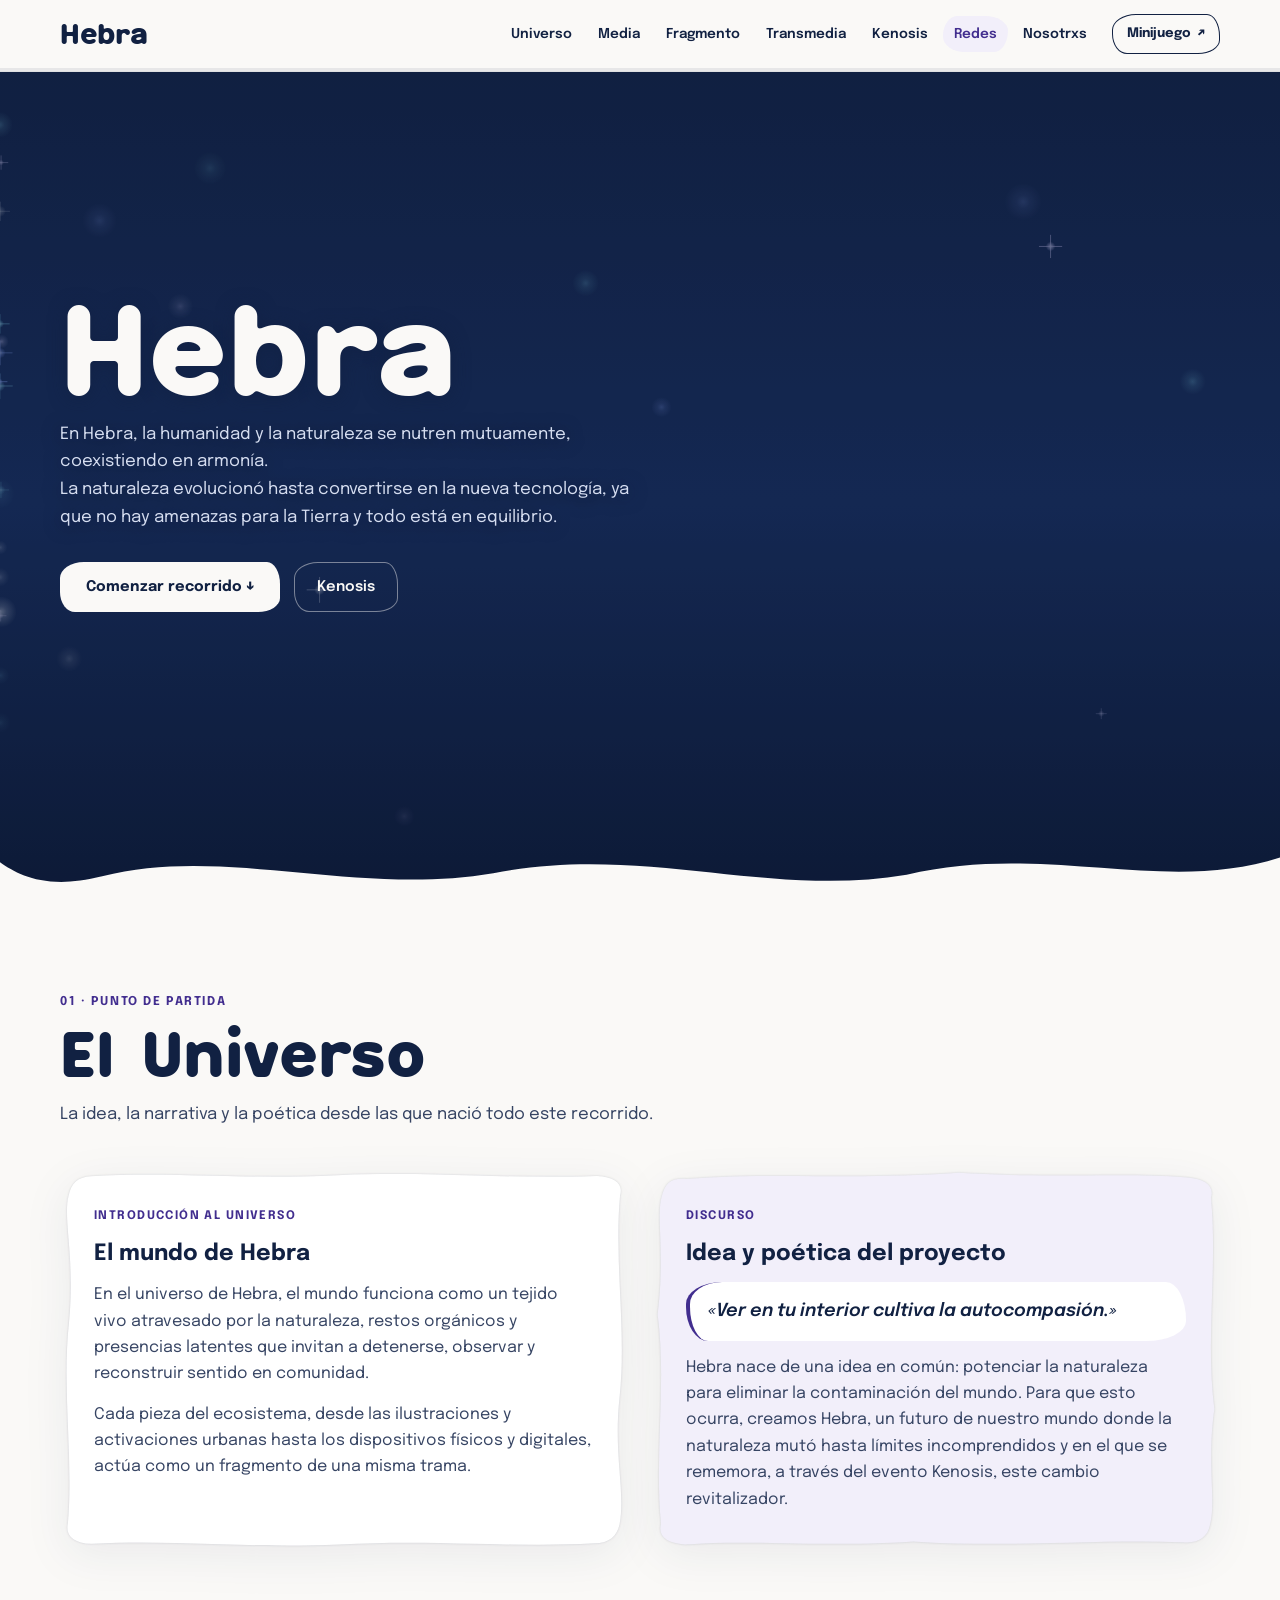
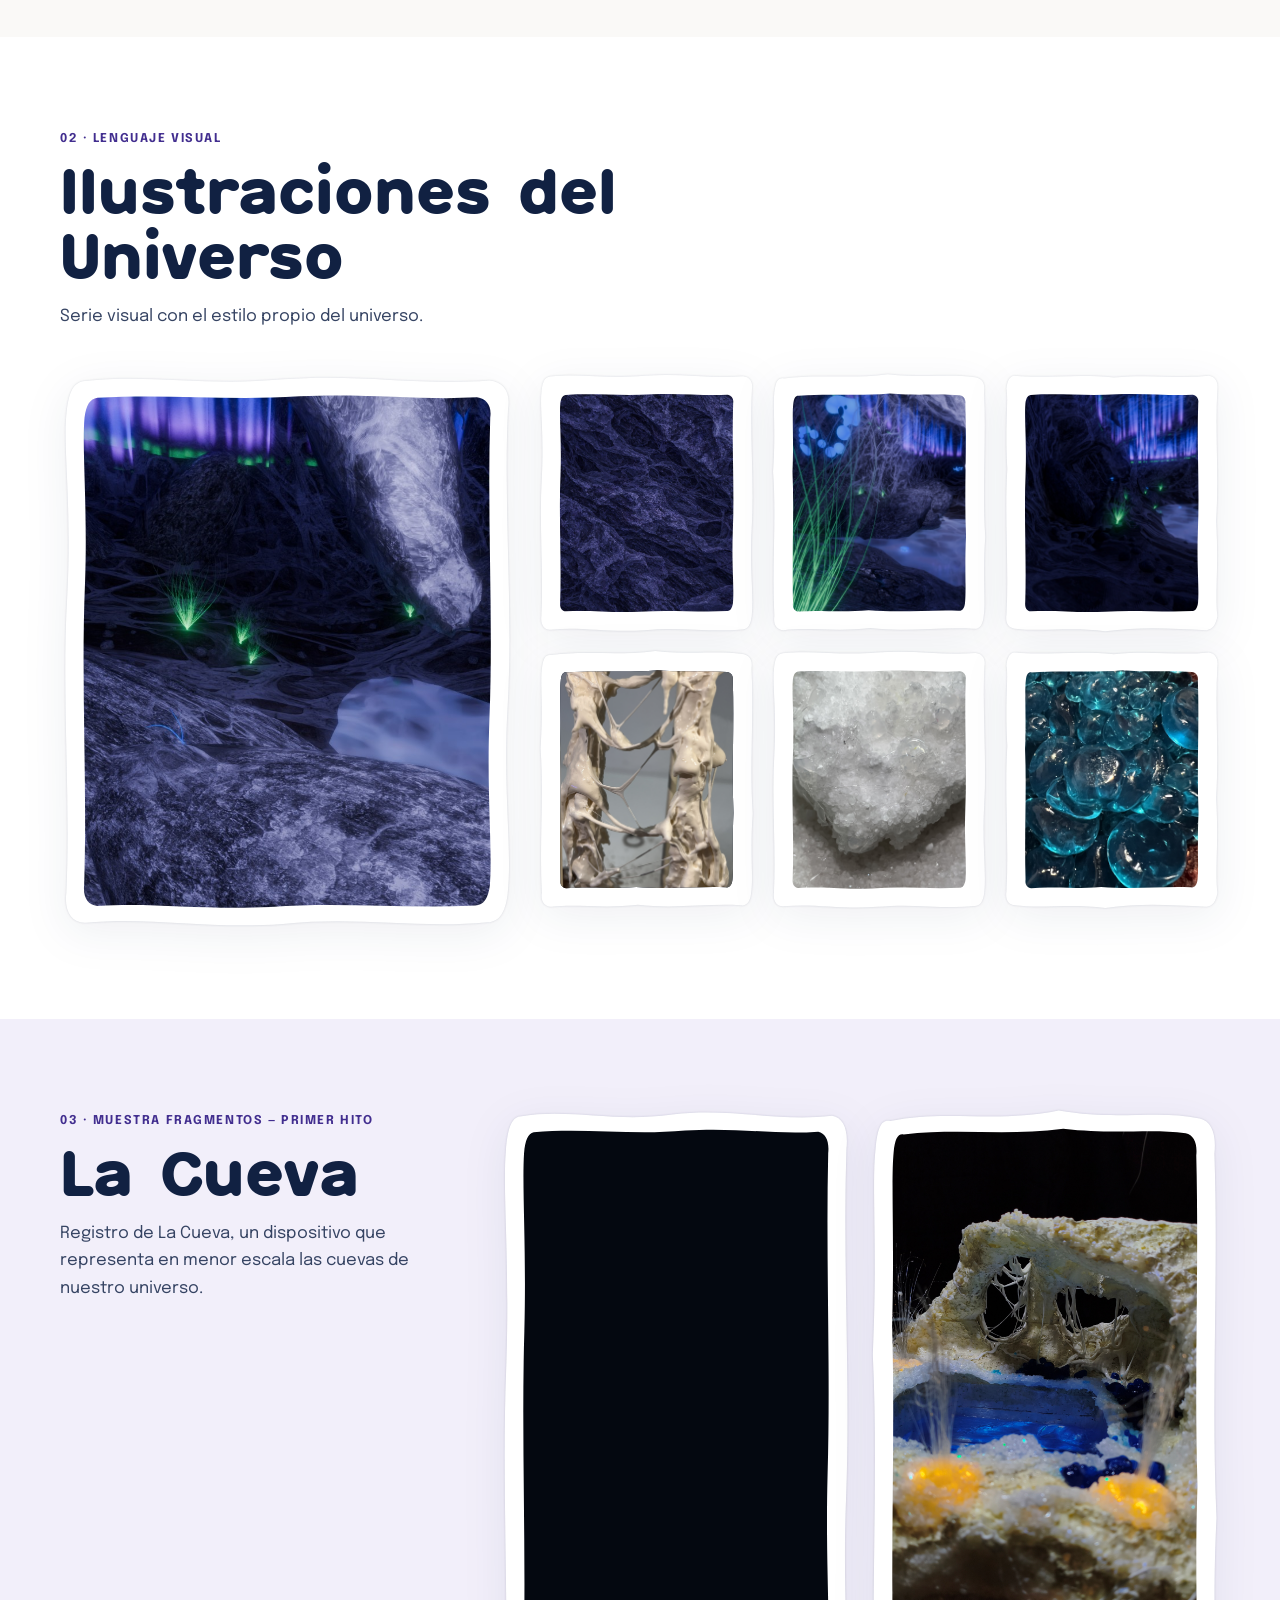
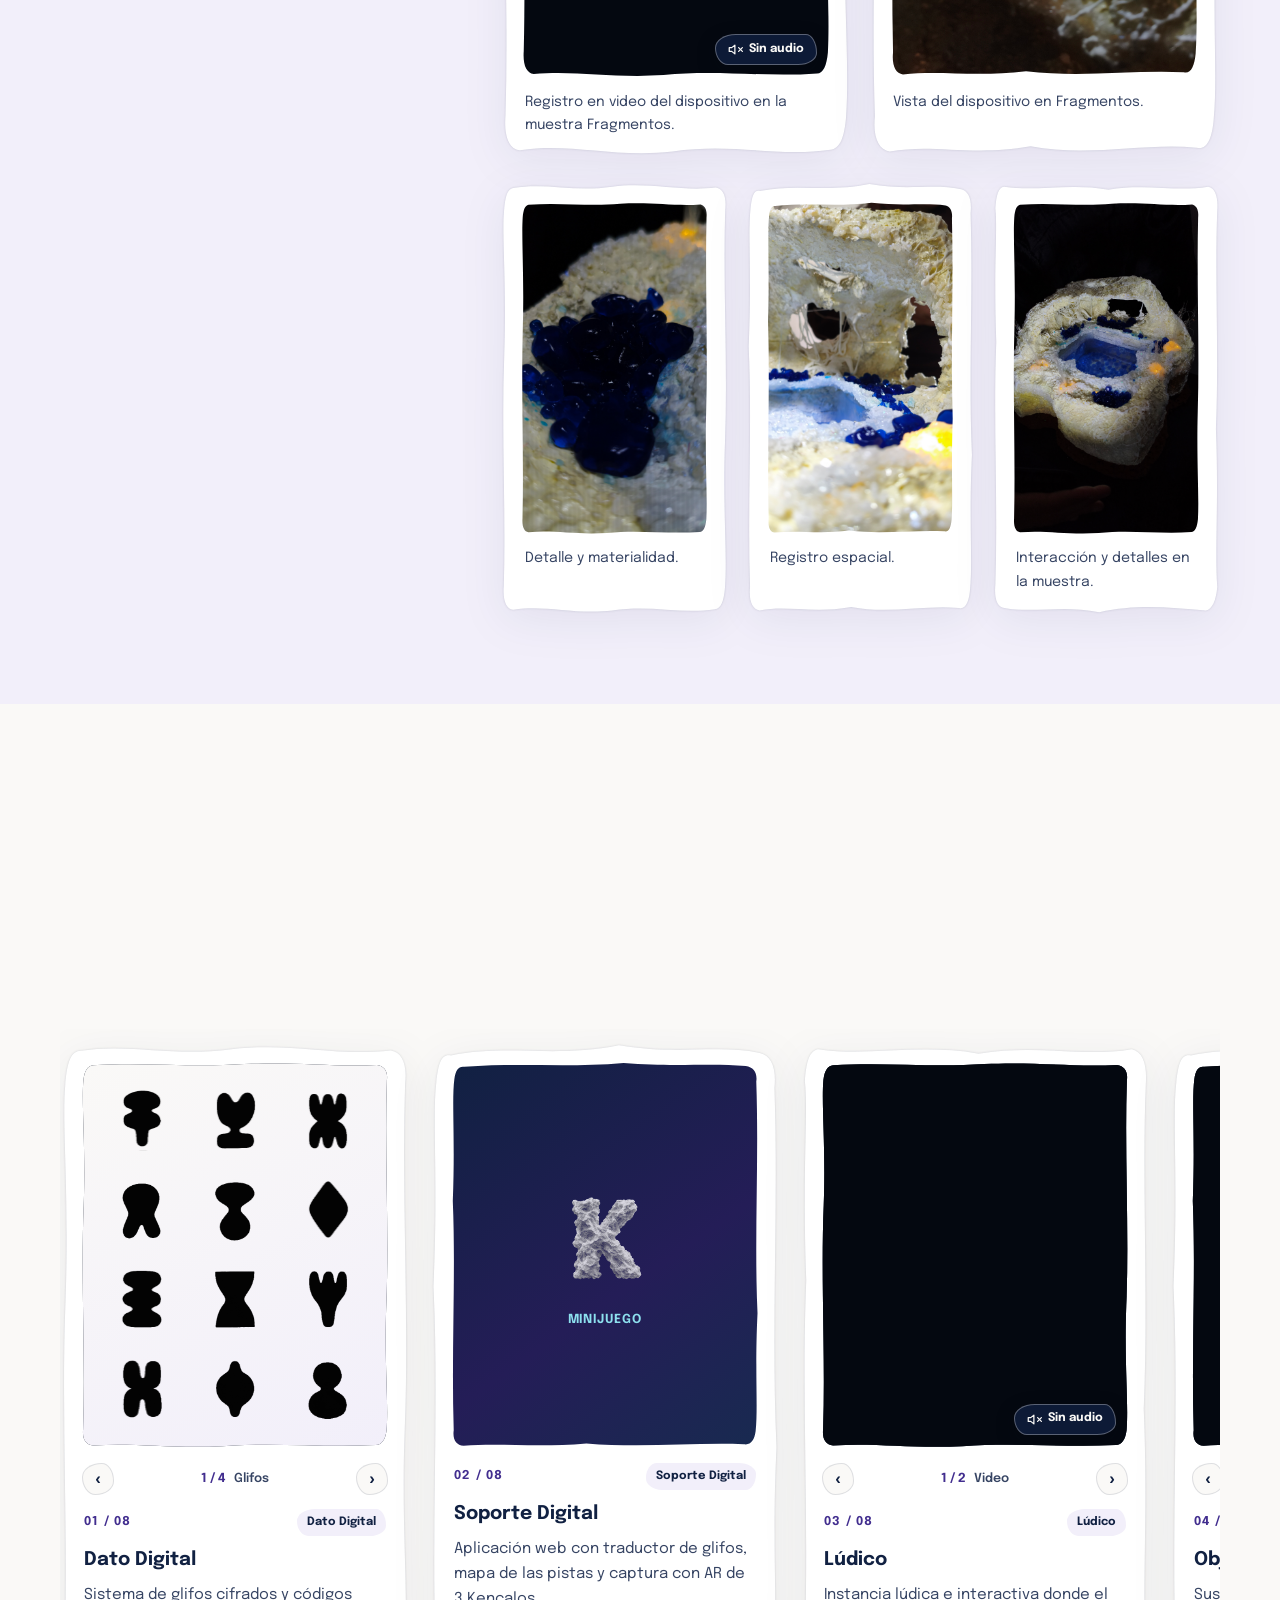
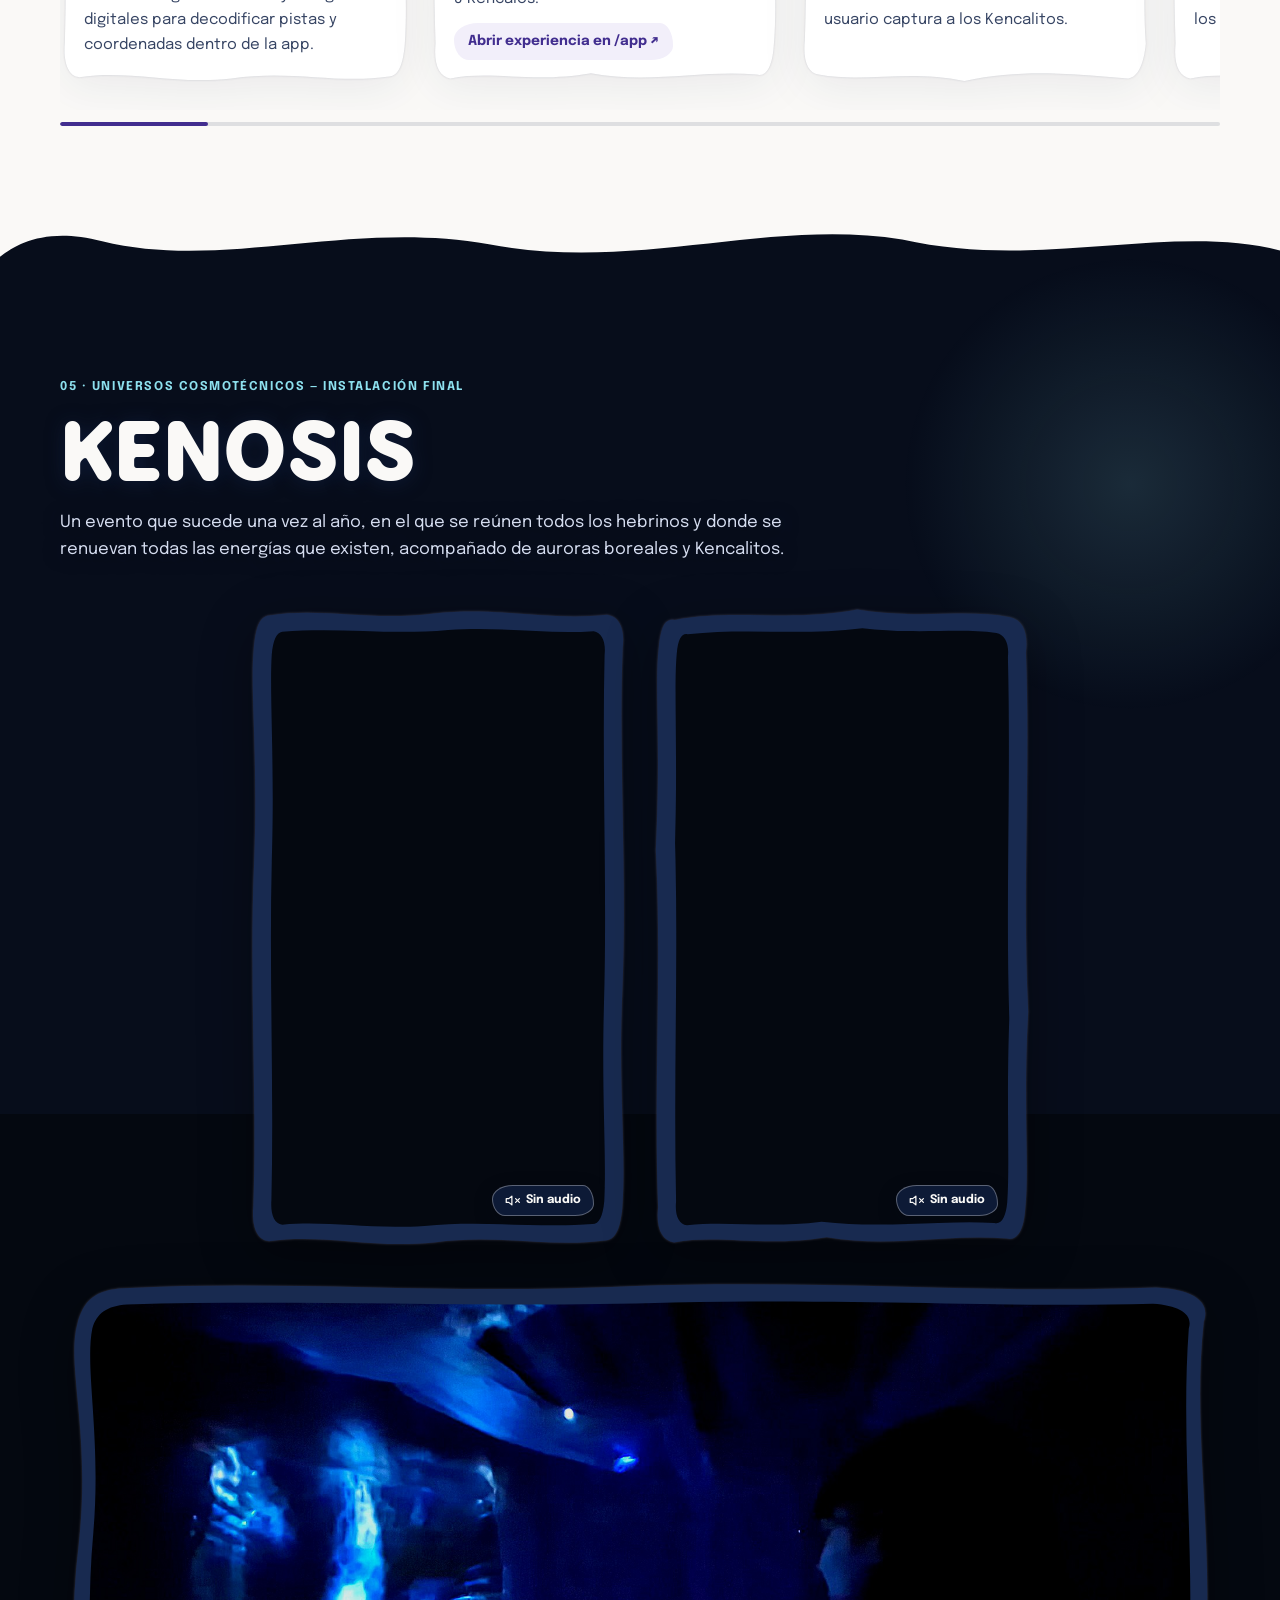
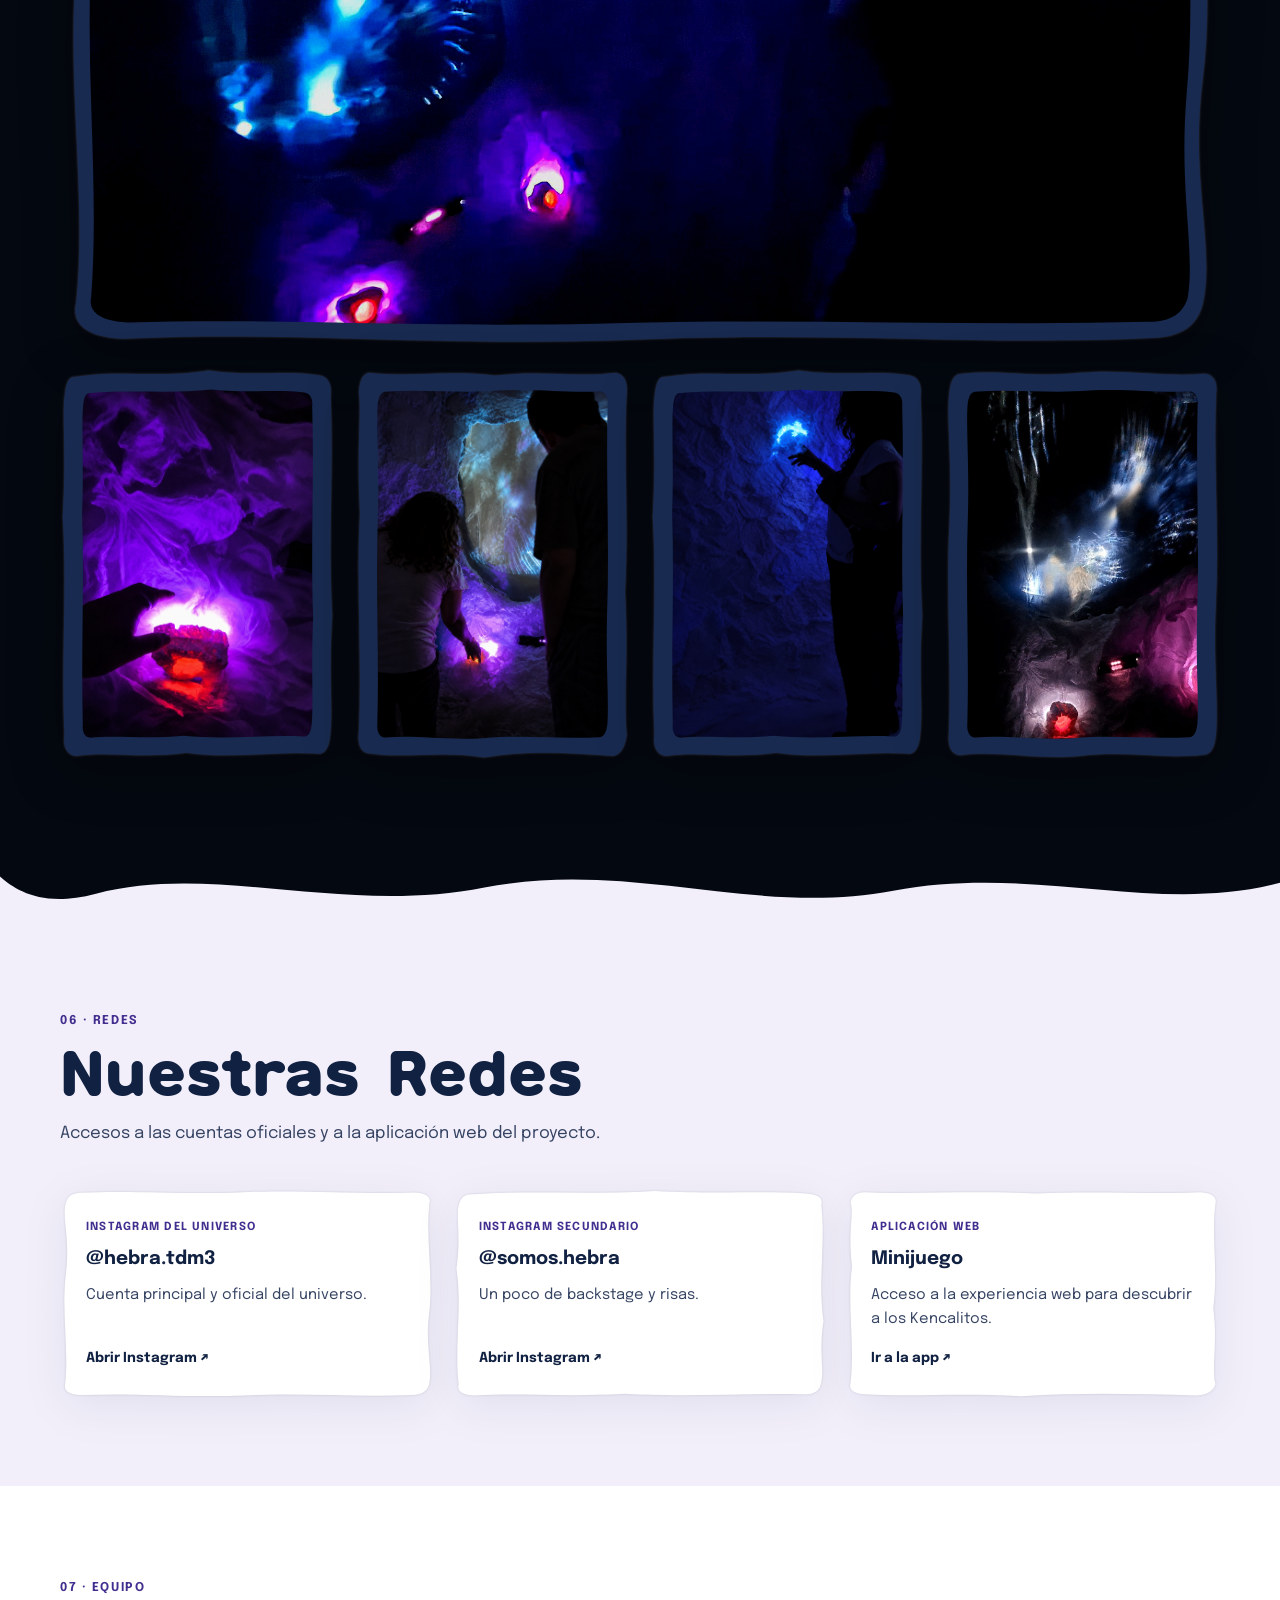
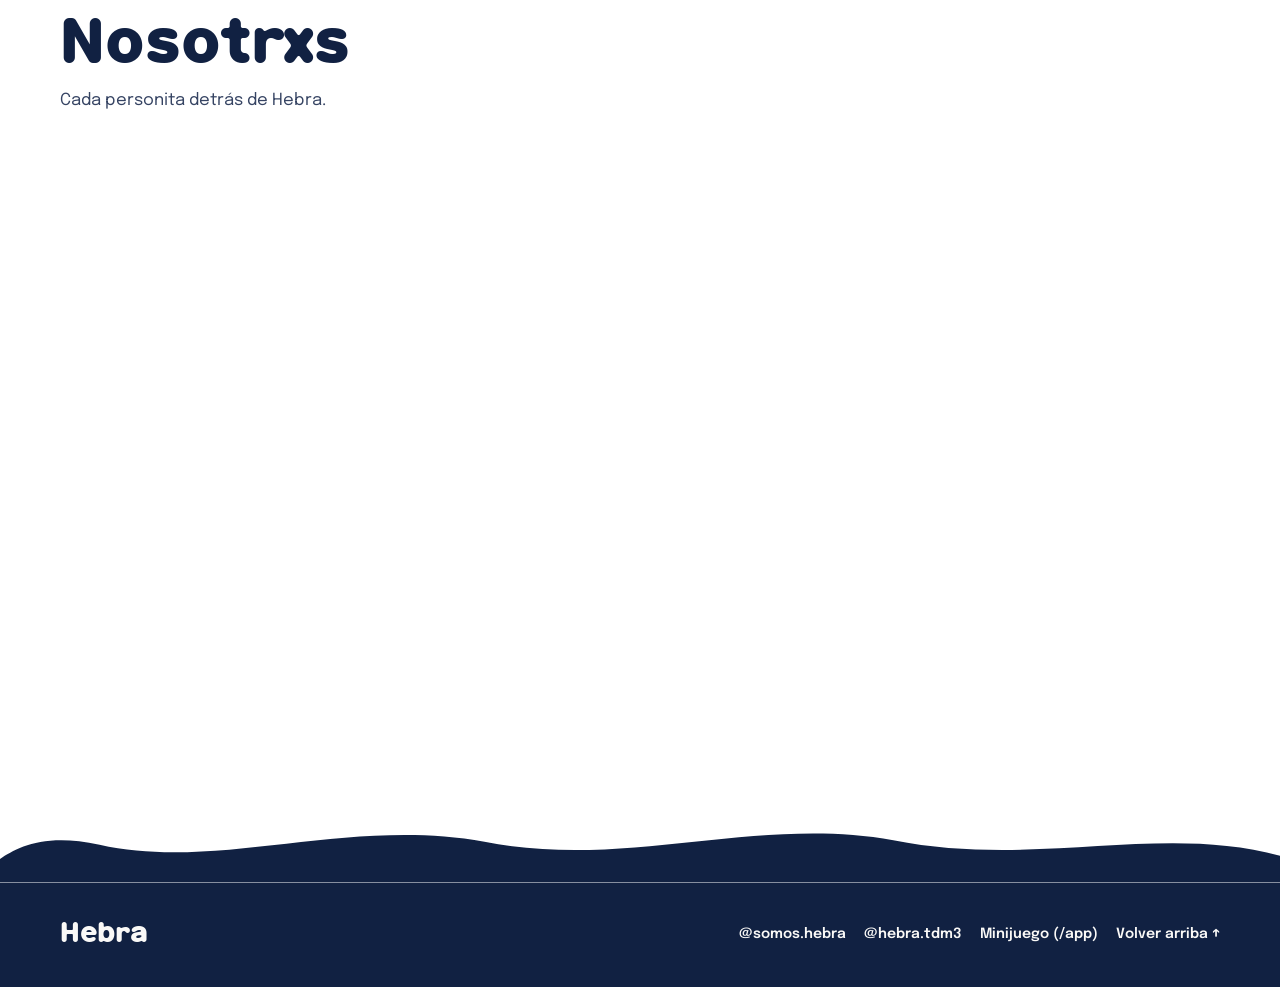
==== commit 4b909a4a: "V3" ====
--- a/index.html
+++ b/index.html
@@ -30,6 +30,15 @@
     rel="stylesheet">
 
   <link rel="stylesheet" href="landing.css">
+  <script>
+    (function () {
+      var reduced = window.matchMedia && window.matchMedia('(prefers-reduced-motion: reduce)').matches;
+      var hash = window.location.hash;
+      if (!reduced && (!hash || hash === '#inicio' || hash === '#top')) {
+        document.documentElement.classList.add('hero-intro-init');
+      }
+    })();
+  </script>
 </head>
 
 <body id="top">
@@ -103,10 +112,18 @@
     <section id="inicio" class="band band--dark hero-section">
       <!-- Animación de fondo en loop para la banda oscura de Hebra -->
       <div class="band-bg-media" aria-hidden="true">
-        <video id="hebra-bg-video" class="band-bg-video" autoplay muted loop playsinline preload="auto">
-          <source src="./media/bg-animacion.mp4" type="video/mp4">
-        </video>
-        <div class="band-bg-scrim"></div>
+        <div class="hero-rise-crest" aria-hidden="true">
+          <svg viewBox="0 0 1440 90" preserveAspectRatio="none">
+            <path d="M0,90 L0,46 C140,12 290,74 460,34 C630,4 790,72 965,36 C1130,8 1295,68 1440,30 L1440,90 Z" />
+          </svg>
+        </div>
+        <div class="band-bg-clip">
+          <video id="hebra-bg-video" class="band-bg-video" autoplay muted loop playsinline preload="auto">
+            <source src="./media/bg-animacion.mp4" type="video/mp4">
+          </video>
+          <div class="band-bg-scrim"></div>
+          <canvas id="hero-spores-canvas" class="hero-spores-canvas" aria-hidden="true"></canvas>
+        </div>
       </div>
 
       <div class="container hero-grid">
@@ -114,13 +131,13 @@
           <h1 class="hero-title hero-stagger" style="--stagger: 0;">Hebra</h1>
 
           <!-- TODO: Reemplazar con la breve introducción oficial al universo Hebra -->
-          <p class="hero-intro hero-stagger" style="--stagger: 3;">
-            [Placeholder — Breve introducción al universo] Hebra es un proyecto transmedia anual desarrollado en la
-            ciudad de La Plata que entrelaza relato visual, dispositivos espaciales e intervenciones territoriales,
-            desde los primeros ensayos en <em>Fragmentos</em> hasta la instalación final <em>KENOSIS</em>.
+          <p class="hero-intro hero-stagger" style="--stagger: 1;">
+            En Hebra, la humanidad y la naturaleza se nutren mutuamente, coexistiendo en armonía. <br>
+            La naturaleza evolucionó hasta convertirse en la nueva tecnología, ya que no hay amenazas para la Tierra y
+            todo está en equilibrio.
           </p>
 
-          <div class="hero-actions hero-stagger" style="--stagger: 4;">
+          <div class="hero-actions hero-stagger" style="--stagger: 2;">
             <a href="#universo" class="btn-light-pill">Comenzar recorrido ↓</a>
             <a href="#instalacion-final" class="btn-outline-light">Kenosis</a>
           </div>
@@ -146,38 +163,37 @@
           <span class="section-index">01 · PUNTO DE PARTIDA</span>
           <h2 class="section-title">El Universo</h2>
           <p class="section-lead">
-            Las bases narrativas, conceptuales y poéticas desde las que nació todo el recorrido anual.
+            La idea, la narrativa y la poética desde las que nació todo este recorrido.
           </p>
         </header>
 
         <div class="discourse-grid">
           <article class="editorial-card editorial-card--white reveal-on-scroll">
             <span class="card-tag">INTRODUCCIÓN AL UNIVERSO</span>
-            <h3>El mundo de Hebra / KENOSIS</h3>
+            <h3>El mundo de Hebra</h3>
             <!-- TODO: Reemplazar con la introducción definitiva al universo -->
             <p>
-              [Placeholder — Breve introducción al universo] En el universo de Hebra, la ciudad funciona como un tejido
-              vivo atravesado por señales sutiles, restos orgánicos y presencias latentes que invitan a detenerse,
+              En el universo de Hebra, el mundo funciona como un tejido
+              vivo atravesado por la naturaleza, restos orgánicos y presencias latentes que invitan a detenerse,
               observar y reconstruir sentido en comunidad.
             </p>
             <p>
-              [Placeholder — Segundo párrafo opcional] Cada pieza del ecosistema —desde las ilustraciones y activaciones
-              urbanas hasta los dispositivos físicos y digitales— actúa como un fragmento de una misma trama.
+              Cada pieza del ecosistema, desde las ilustraciones y activaciones
+              urbanas hasta los dispositivos físicos y digitales, actúa como un fragmento de una misma trama.
             </p>
           </article>
 
           <article class="editorial-card editorial-card--tinted reveal-on-scroll">
             <span class="card-tag">DISCURSO</span>
-            <h3>Posicionamiento y poética del proyecto</h3>
+            <h3>Idea y poética del proyecto</h3>
             <!-- TODO: Reemplazar cita y texto del discurso del grupo -->
             <blockquote class="discourse-quote">
-              «[Placeholder — Frase núcleo o tesis del discurso de Hebra sobre el vínculo, la huella y la experiencia
-              compartida].»
+              <em>«Ver en tu interior cultiva la autocompasión.»</em>
             </blockquote>
             <p>
-              [Placeholder — Desarrollo del discurso] Aquí va el texto curatorial y discursivo del proyecto: qué
-              problemática o sensibilidad aborda, por qué se eligió la metáfora de la hebra y cómo evoluciona el relato
-              a lo largo del año hasta desembocar en Kenosis.
+              Hebra nace de una idea en común: potenciar la naturaleza para eliminar la contaminación del mundo.
+              Para que esto ocurra, creamos Hebra, un futuro de nuestro mundo donde la naturaleza mutó hasta límites
+              incomprendidos y en el que se rememora, a través del evento Kenosis, este cambio revitalizador.
             </p>
           </article>
         </div>
@@ -254,12 +270,10 @@
         <div class="fragmentos-sticky-layout">
           <div class="fragmentos-sticky-col reveal-on-scroll">
             <span class="section-index">03 · Muestra Fragmentos — Primer hito</span>
-            <h2 class="section-title">La cueva</h2>
+            <h2 class="section-title">La Cueva</h2>
             <!-- TODO: Reemplazar con la descripción breve del dispositivo de Fragmentos -->
             <p class="section-lead">
-              [Placeholder — Breve descripción del dispositivo de la muestra Fragmentos del cuatrimestre pasado]
-              Registro del dispositivo presentado en la instancia anterior: cómo funcionaba materialmente, qué
-              experiencia proponía al visitante y qué aprendizajes dejó para la etapa final.
+              Registro de La Cueva, un dispositivo que representa en menor escala las cuevas de nuestro universo.
             </p>
           </div>
 
@@ -306,7 +320,7 @@
                   <img src="./media/Fragmento/IMG_20260706_155508.jpg" alt="Interacción y detalles en Fragmentos"
                     decoding="async">
                 </div>
-                <figcaption class="media-caption">Interacción y detalles en muestra.</figcaption>
+                <figcaption class="media-caption">Interacción y detalles en la muestra.</figcaption>
               </figure>
             </div>
           </div>
@@ -400,10 +414,10 @@
           <!-- Transmedia 02: Soporte Digital (Web) (/app) -->
           <article class="transmedia-card" data-step-index="1">
             <a href="./app/" class="media-slot media-slot--transmedia media-slot--app-cover"
-              aria-label="Abrir MiniJuego en /app">
+              aria-label="Abrir Minijuego en /app">
               <img src="./media/faviconK.png" alt="Ícono Kencalo — Soporte Digital Web" class="app-cover-emblem"
                 decoding="async">
-              <span>MiniJuego</span>
+              <span>Minijuego</span>
             </a>
             <div class="transmedia-body">
               <div class="transmedia-meta">
@@ -412,7 +426,7 @@
               </div>
               <h3>Soporte Digital</h3>
               <p>
-                Aplicación web con traductor de glifos, mapa de La Plata y captura AR de los 3 Kencalos.
+                Aplicación web con traductor de glifos, mapa de las pistas y captura con AR de 3 Kencalos.
               </p>
               <a href="./app/" class="card-inline-link">Abrir experiencia en /app ↗</a>
             </div>
@@ -445,7 +459,7 @@
                 <span class="transmedia-pill">Lúdico</span>
               </div>
               <h3>Lúdico</h3>
-              <p>Instancia lúdica e interactiva donde el usuario captura los Kencalitos.</p>
+              <p>Instancia lúdica e interactiva donde el usuario captura a los Kencalitos.</p>
             </div>
           </article>
 
@@ -481,7 +495,7 @@
                 <span class="transmedia-pill">Objeto</span>
               </div>
               <h3>Objeto</h3>
-              <p>Sustancia tridimensional incoorporada a los arboles.</p>
+              <p>Sustancia tridimensional incorporada a los árboles.</p>
             </div>
           </article>
 
@@ -571,16 +585,16 @@
                 </video>
               </div>
               <div class="card-media-slide" data-label="Foto 1">
-                <img src="./media/Transmedia/7-%20Performance/20261110_205017.jpg"
-                  alt="Activación Performance — Foto 1" decoding="async">
+                <img src="./media/Transmedia/7-%20Performance/20261110_205017.jpg" alt="Activación Performance — Foto 1"
+                  decoding="async">
               </div>
               <div class="card-media-slide" data-label="Foto 2">
-                <img src="./media/Transmedia/7-%20Performance/20261110_212450.jpg"
-                  alt="Activación Performance — Foto 2" decoding="async">
+                <img src="./media/Transmedia/7-%20Performance/20261110_212450.jpg" alt="Activación Performance — Foto 2"
+                  decoding="async">
               </div>
               <div class="card-media-slide" data-label="Foto 3">
-                <img src="./media/Transmedia/7-%20Performance/20261110_212628.jpg"
-                  alt="Activación Performance — Foto 3" decoding="async">
+                <img src="./media/Transmedia/7-%20Performance/20261110_212628.jpg" alt="Activación Performance — Foto 3"
+                  decoding="async">
               </div>
             </div>
             <div class="card-media-controls">
@@ -627,7 +641,7 @@
                 <span class="transmedia-pill">Espacio Urbano</span>
               </div>
               <h3>Espacio Urbano</h3>
-              <p>Intervencion situada en la ciudad de La Plata invitando al evento final.</p>
+              <p>Intervención situada en la ciudad de La Plata para invitar al evento final.</p>
             </div>
           </article>
         </div>
@@ -656,6 +670,7 @@
             <source src="./media/bg-animacion.mp4" type="video/mp4">
           </video>
           <div class="band-bg-scrim band-bg-scrim--climax"></div>
+          <canvas id="kenosis-spores-canvas" class="kenosis-spores-canvas" aria-hidden="true"></canvas>
         </div>
       </div>
 
@@ -665,8 +680,10 @@
           <h2 class="section-title section-title--light">KENOSIS</h2>
           <!-- TODO: Reemplazar con la descripción breve de la instalación final -->
           <p class="section-lead section-lead--light">
-            [Placeholder — Descripción breve de la instalación final] Culminación del recorrido anual: espacio físico,
-            montaje completo, materialidad e interacción presencial donde convergieron todas las hebras del proyecto.
+            Un evento que sucede una vez al año, en el que se reúnen todos los hebrinos y donde se renuevan todas las
+            energías que
+            existen, acompañado de
+            auroras boreales y Kencalitos.
           </p>
         </header>
 
@@ -737,7 +754,7 @@
     <section id="plataformas" class="band band--lavender section-block">
       <div class="container">
         <header class="section-header reveal-on-scroll">
-          <span class="section-index">06 · redes</span>
+          <span class="section-index">06 · Redes</span>
           <h2 class="section-title">Nuestras Redes</h2>
           <p class="section-lead">
             Accesos a las cuentas oficiales y a la aplicación web del proyecto.
@@ -788,7 +805,7 @@
         <div class="team-grid">
           <article class="team-card reveal-on-scroll">
             <div class="team-avatar">
-              <img src="./media/team/Facundo.png" alt="Cristobal Facundo" decoding="async">
+              <img src="./media/team/Facundo.png" alt="Cristóbal Facundo" decoding="async">
             </div>
             <h3>Cristobal Facundo</h3>
             <span class="team-role-pill">Producción</span>
@@ -824,7 +841,7 @@
 
           <article class="team-card reveal-on-scroll">
             <div class="team-avatar">
-              <img src="./media/team/Juli.png" alt="Narvaez Julieta" decoding="async">
+              <img src="./media/team/Juli.png" alt="Narváez Julieta" decoding="async">
             </div>
             <h3>Narvaez Julieta</h3>
             <span class="team-role-pill">Escenografía</span>
@@ -869,7 +886,7 @@
 
           <article class="team-card reveal-on-scroll">
             <div class="team-avatar">
-              <img src="./media/team/Agus.png" alt="Tabbita Agustin" decoding="async">
+              <img src="./media/team/Agus.png" alt="Tabbita Agustín" decoding="async">
             </div>
             <h3>Tabbita Agustin</h3>
             <span class="team-role-pill">Interacción</span>
--- a/landing.css
+++ b/landing.css
@@ -323,7 +323,7 @@
 .hero-section {
   position: relative;
   overflow: clip;
-  background-color: var(--video-edge-ink);
+  background-color: var(--surface-paper);
   min-height: calc(100vh - 72px);
   min-height: calc(100svh - 72px);
   display: flex;
@@ -400,6 +400,125 @@
   overflow: hidden;
 }
 
+.hero-section .band-bg-media {
+  overflow: visible;
+  will-change: transform;
+}
+
+.hero-section .band-bg-clip {
+  position: absolute;
+  inset: 0;
+  overflow: hidden;
+  background: linear-gradient(180deg, #112142 0%, #162c59 52%, #0c1934 100%);
+}
+
+.hero-rise-crest {
+  position: absolute;
+  left: 0;
+  right: 0;
+  bottom: calc(100% - 2px);
+  height: var(--blob-edge-h);
+  pointer-events: none;
+  line-height: 0;
+  opacity: 0;
+}
+
+.hero-rise-crest svg {
+  width: 100%;
+  height: 100%;
+  display: block;
+}
+
+.hero-rise-crest svg path {
+  fill: #112142;
+}
+
+.hero-section .band-bg-video {
+  position: relative;
+  z-index: 0;
+}
+
+.hero-section .band-bg-scrim {
+  z-index: 1;
+}
+
+.hero-spores-canvas {
+  position: absolute;
+  inset: 0;
+  width: 100%;
+  height: 100%;
+  z-index: 2;
+  pointer-events: none;
+  opacity: 0;
+  transition: opacity 1s ease;
+}
+
+html.hero-intro-init .hero-rise-crest {
+  opacity: 1;
+}
+
+html.hero-intro-init .hero-section.hero-intro-done .hero-rise-crest {
+  opacity: 0;
+}
+
+html.hero-intro-init .hero-section .band-bg-media {
+  transform: translate3d(0, calc(100% + var(--blob-edge-h) + 12px), 0);
+}
+
+html.hero-intro-init .hero-section .band-bg-video,
+html.hero-intro-init .hero-section .band-bg-video.is-ready {
+  opacity: 0;
+  transform: scale(1.04);
+  transition: none;
+}
+
+html.hero-intro-init .hero-section .band-bg-scrim {
+  opacity: 0;
+}
+
+html.hero-intro-init .hero-section .hero-stagger {
+  opacity: 0;
+  transform: translateY(24px);
+  animation: none;
+}
+
+html.hero-intro-init .hero-section.hero-phase-rise .band-bg-media {
+  transform: translate3d(0, 0, 0);
+  transition: transform 2.15s cubic-bezier(0.19, 1, 0.22, 1);
+}
+
+html.hero-intro-init .hero-section.hero-phase-rise .hero-spores-canvas {
+  opacity: 1;
+  transition: opacity 1.2s ease 0.18s;
+}
+
+html.hero-intro-init .hero-section.hero-phase-video .band-bg-video.is-ready {
+  opacity: 1;
+  transform: scale(1);
+  transition:
+    opacity 1.95s cubic-bezier(0.22, 1, 0.36, 1),
+    transform 2.6s cubic-bezier(0.22, 1, 0.36, 1);
+}
+
+html.hero-intro-init .hero-section.hero-phase-video .band-bg-scrim {
+  opacity: 1;
+  transition: opacity 1.95s ease;
+}
+
+html.hero-intro-init .hero-section.hero-phase-video .hero-spores-canvas {
+  opacity: 0.42;
+  transition: opacity 1.9s ease;
+}
+
+html.hero-intro-init .hero-section.hero-phase-copy .hero-stagger {
+  opacity: 1;
+  transform: translateY(0);
+  transition:
+    opacity 1.25s var(--ease-out-expo),
+    transform 1.25s var(--ease-out-expo);
+  transition-delay: calc(var(--stagger, 0) * 360ms);
+}
+
 .climax-bg-sticky-track {
   position: absolute;
   inset: 0;
@@ -414,6 +533,25 @@
   height: 100vh;
   height: 100dvh;
   overflow: hidden;
+}
+
+.climax-bg-sticky-viewport .band-bg-video {
+  position: relative;
+  z-index: 0;
+}
+
+.climax-bg-sticky-viewport .band-bg-scrim--climax {
+  z-index: 1;
+}
+
+.kenosis-spores-canvas {
+  position: absolute;
+  inset: 0;
+  width: 100%;
+  height: 100%;
+  z-index: 2;
+  pointer-events: none;
+  opacity: 0.55;
 }
 
 .band-bg-video {
@@ -1780,6 +1918,14 @@
   clip-path: url(#blob-card-c);
 }
 
+.media-card.has-live-blob::before,
+.editorial-card.has-live-blob::before,
+.transmedia-card.has-live-blob::before,
+.platform-card.has-live-blob::before,
+.team-card.has-live-blob::before {
+  clip-path: var(--card-live-clip);
+}
+
 .media-card--light:hover,
 .editorial-card:hover,
 .transmedia-card:hover,
@@ -1899,6 +2045,17 @@
     transform: none;
     animation: none;
     transition: none;
+  }
+  .hero-spores-canvas,
+  .kenosis-spores-canvas {
+    display: none;
+  }
+  .hero-section .band-bg-media {
+    transform: none !important;
+    transition: none !important;
+  }
+  .hero-section .band-bg-video {
+    transform: none !important;
   }
   .media-card,
   .editorial-card,
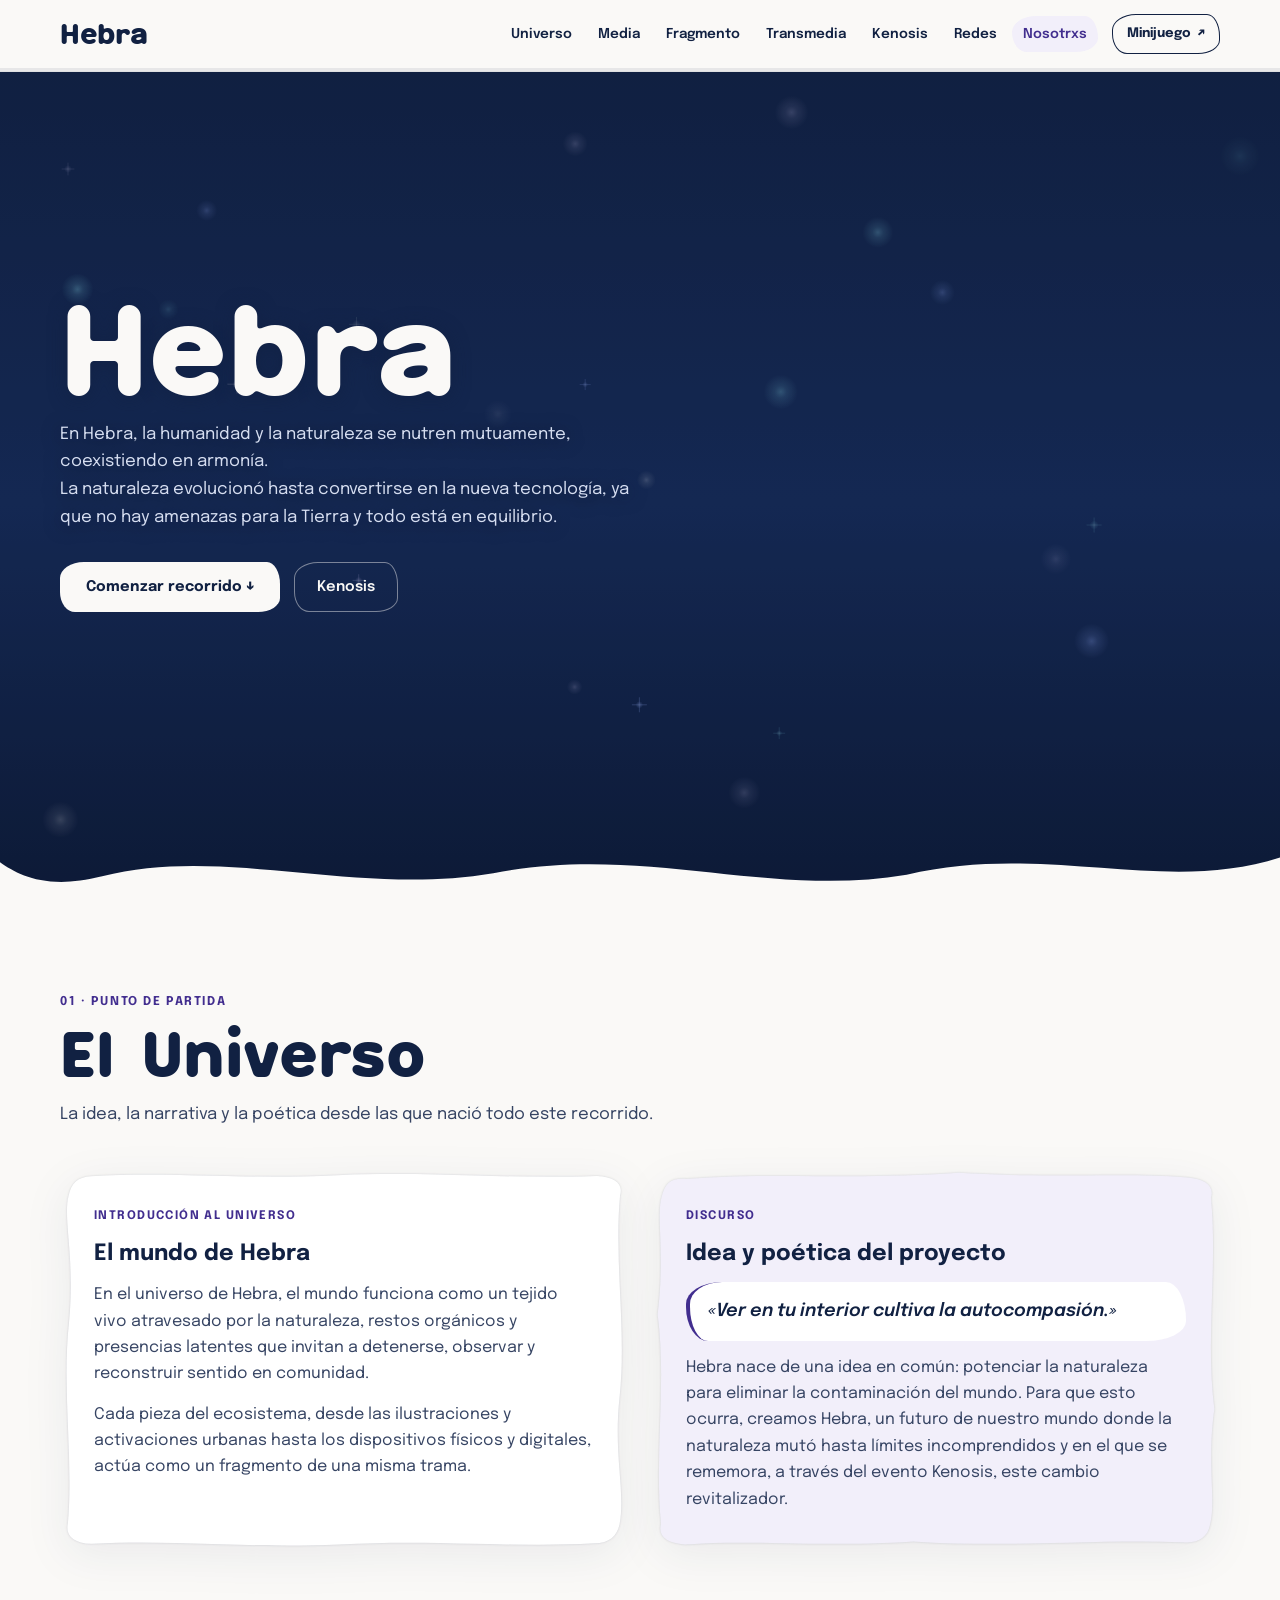
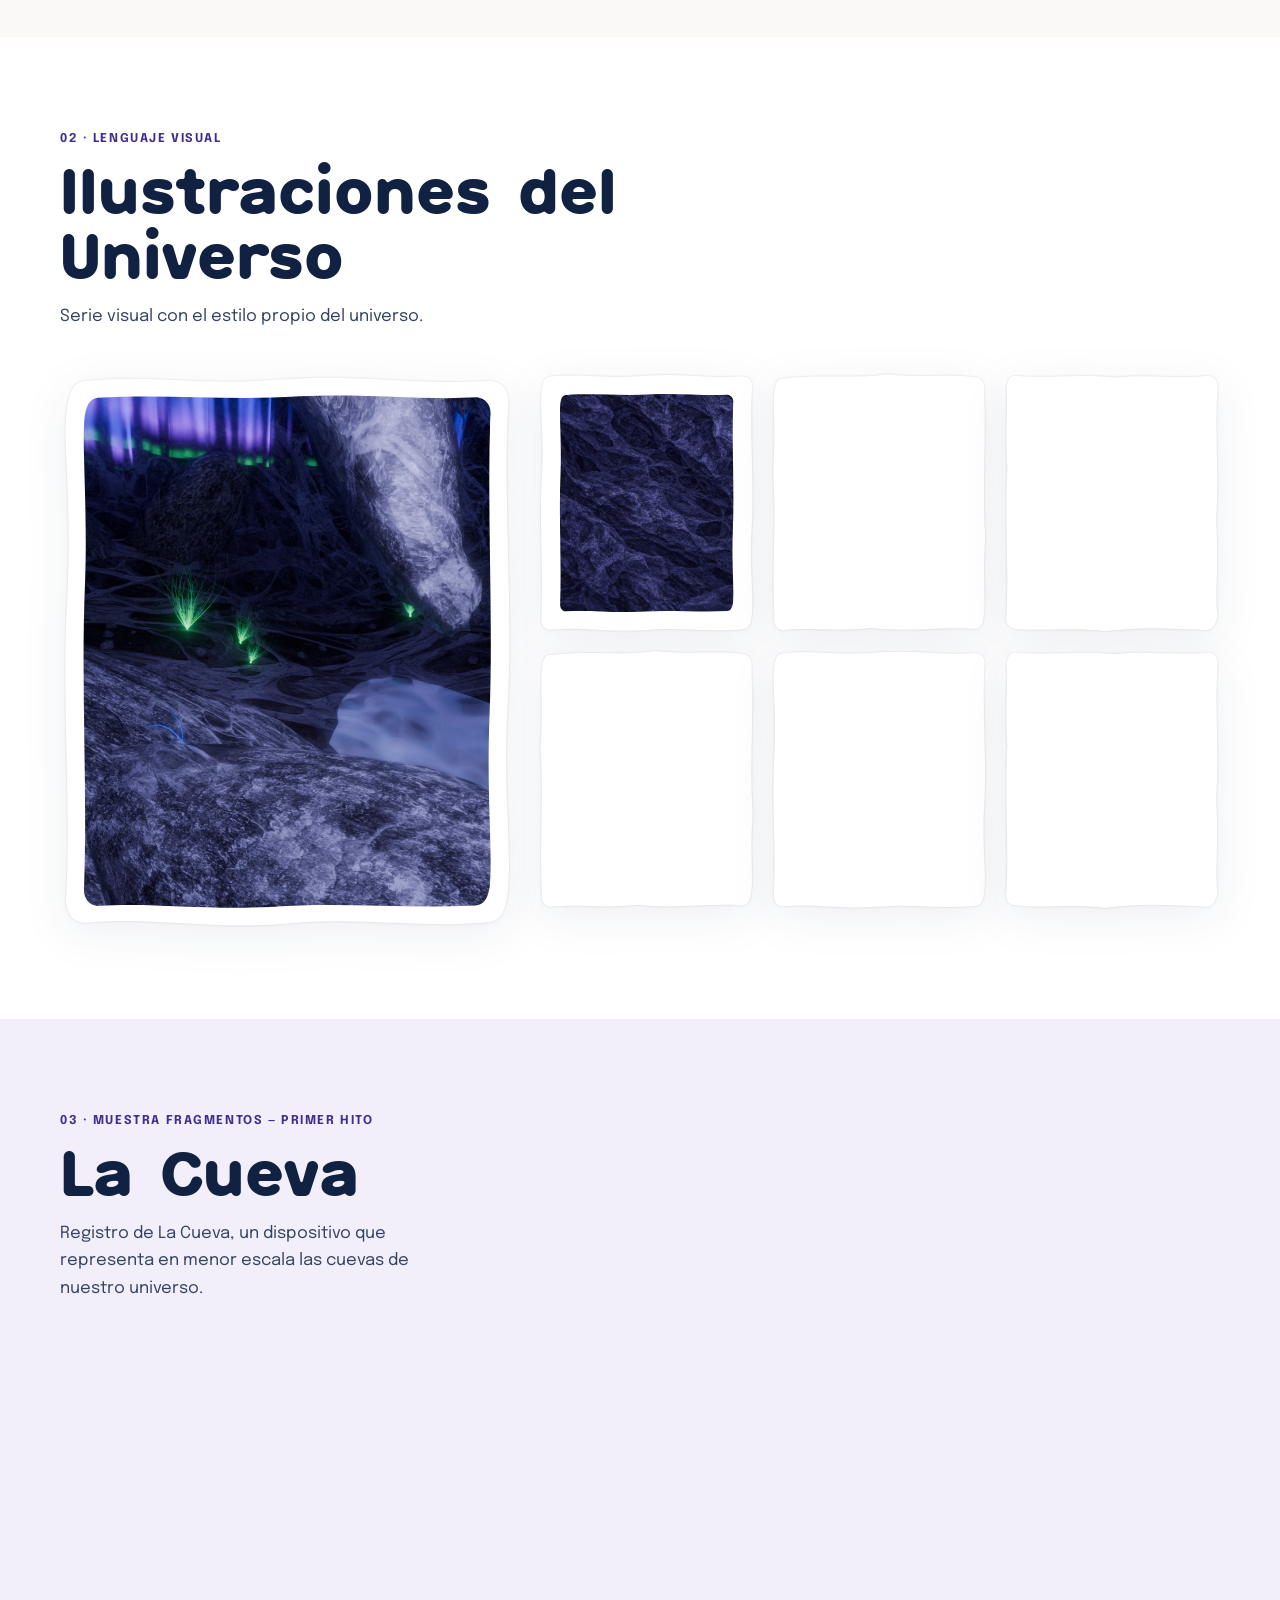
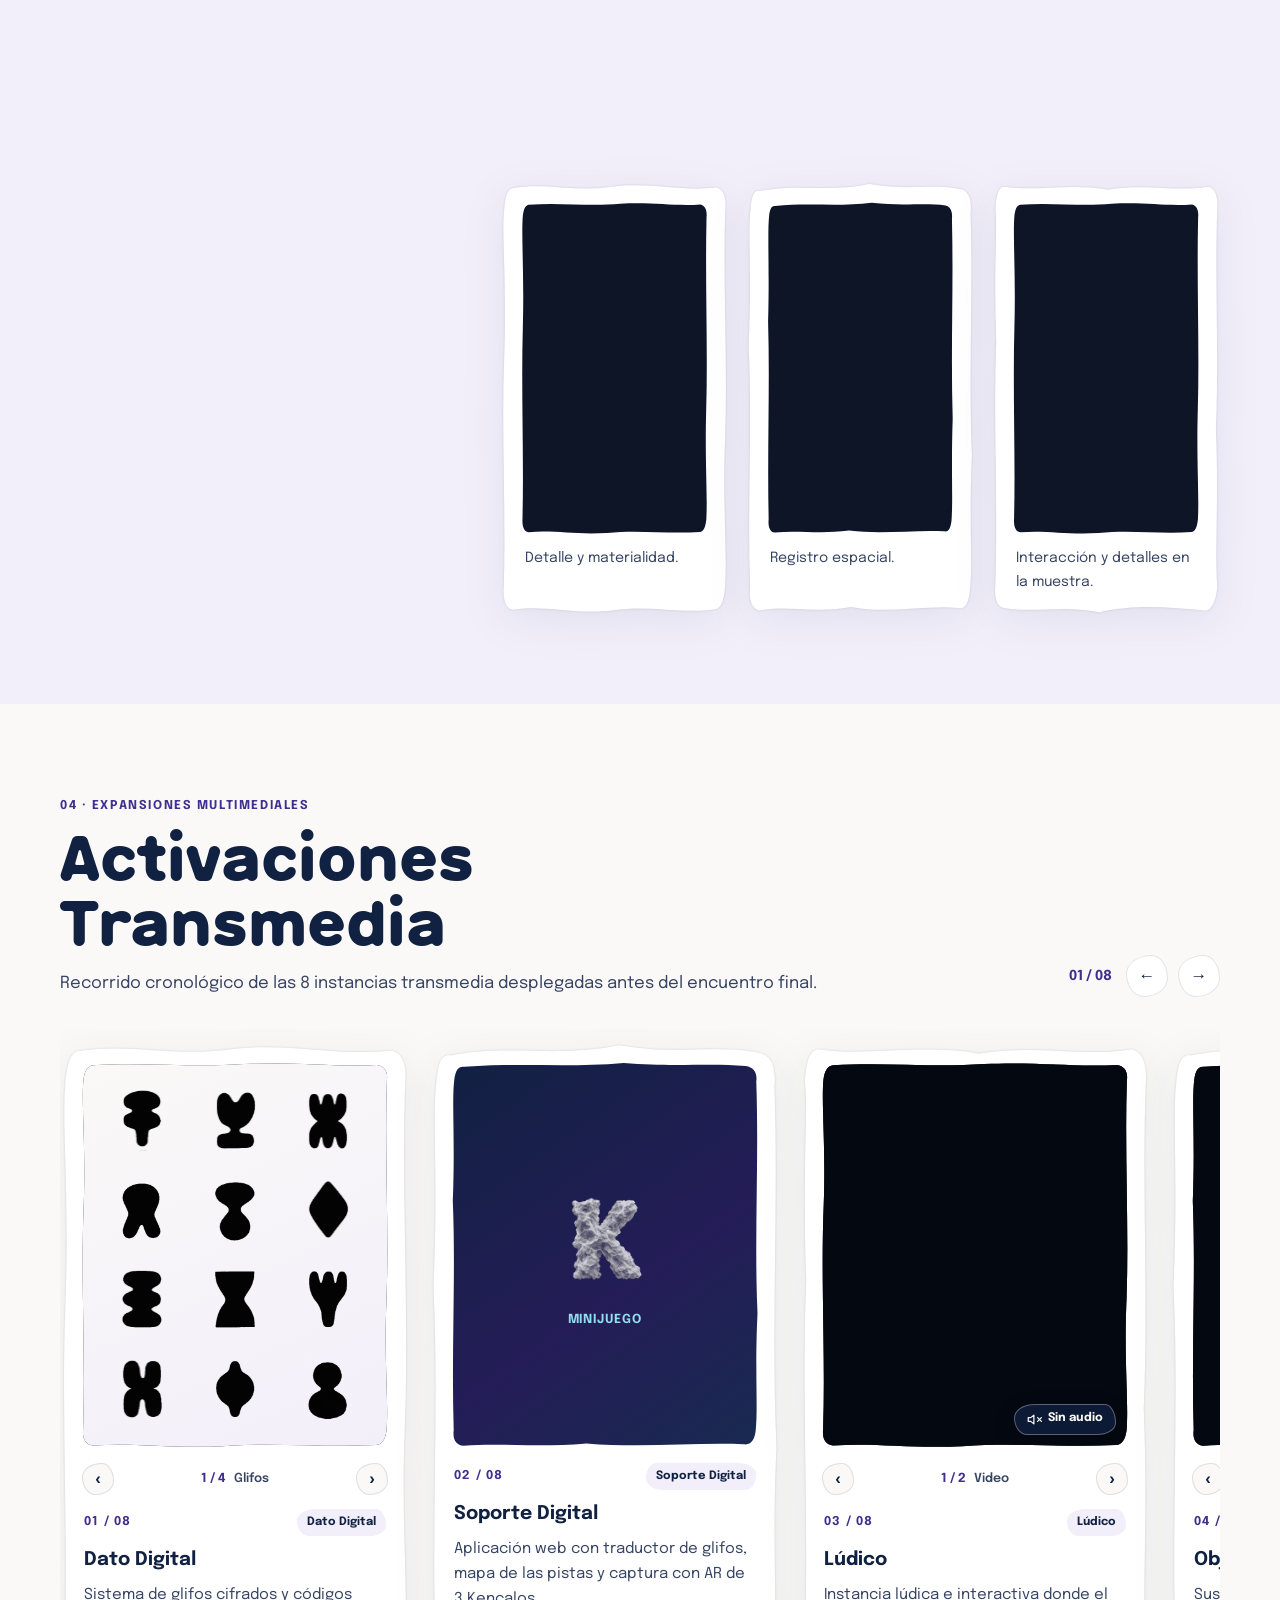
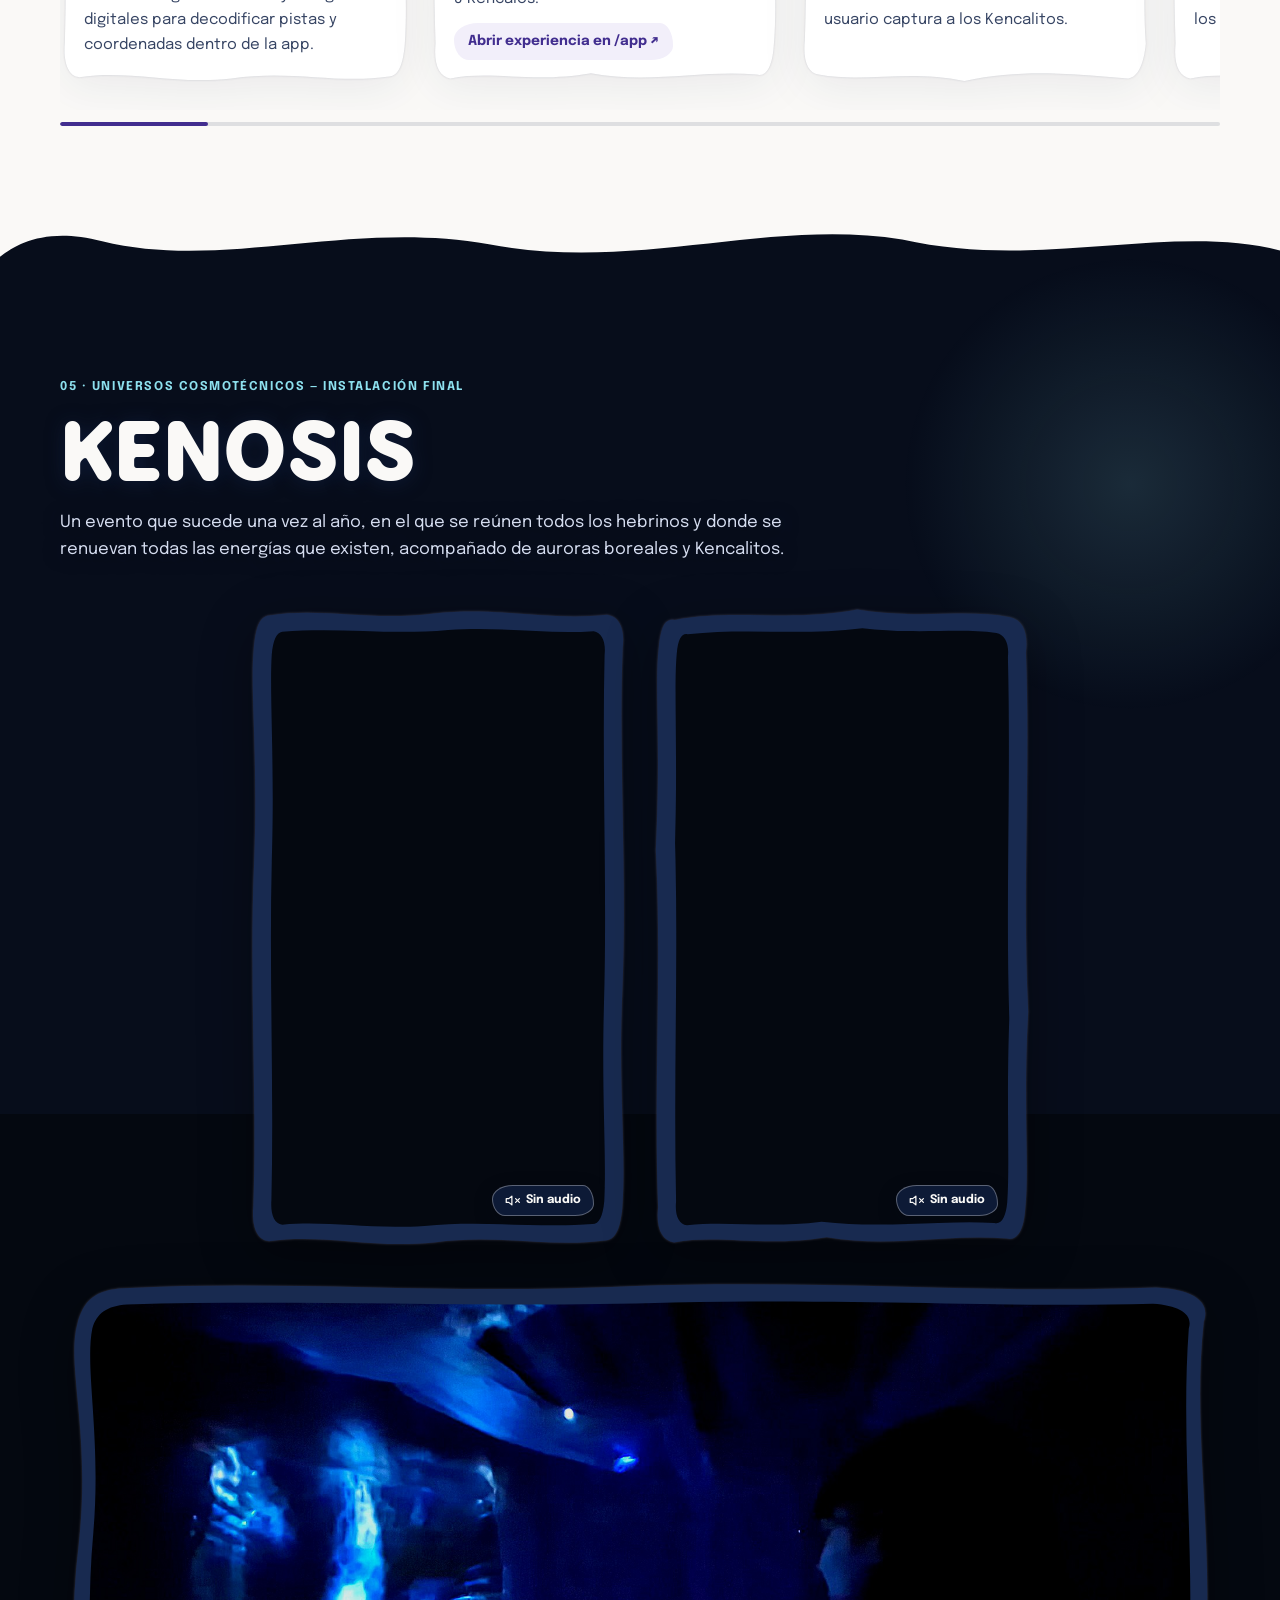
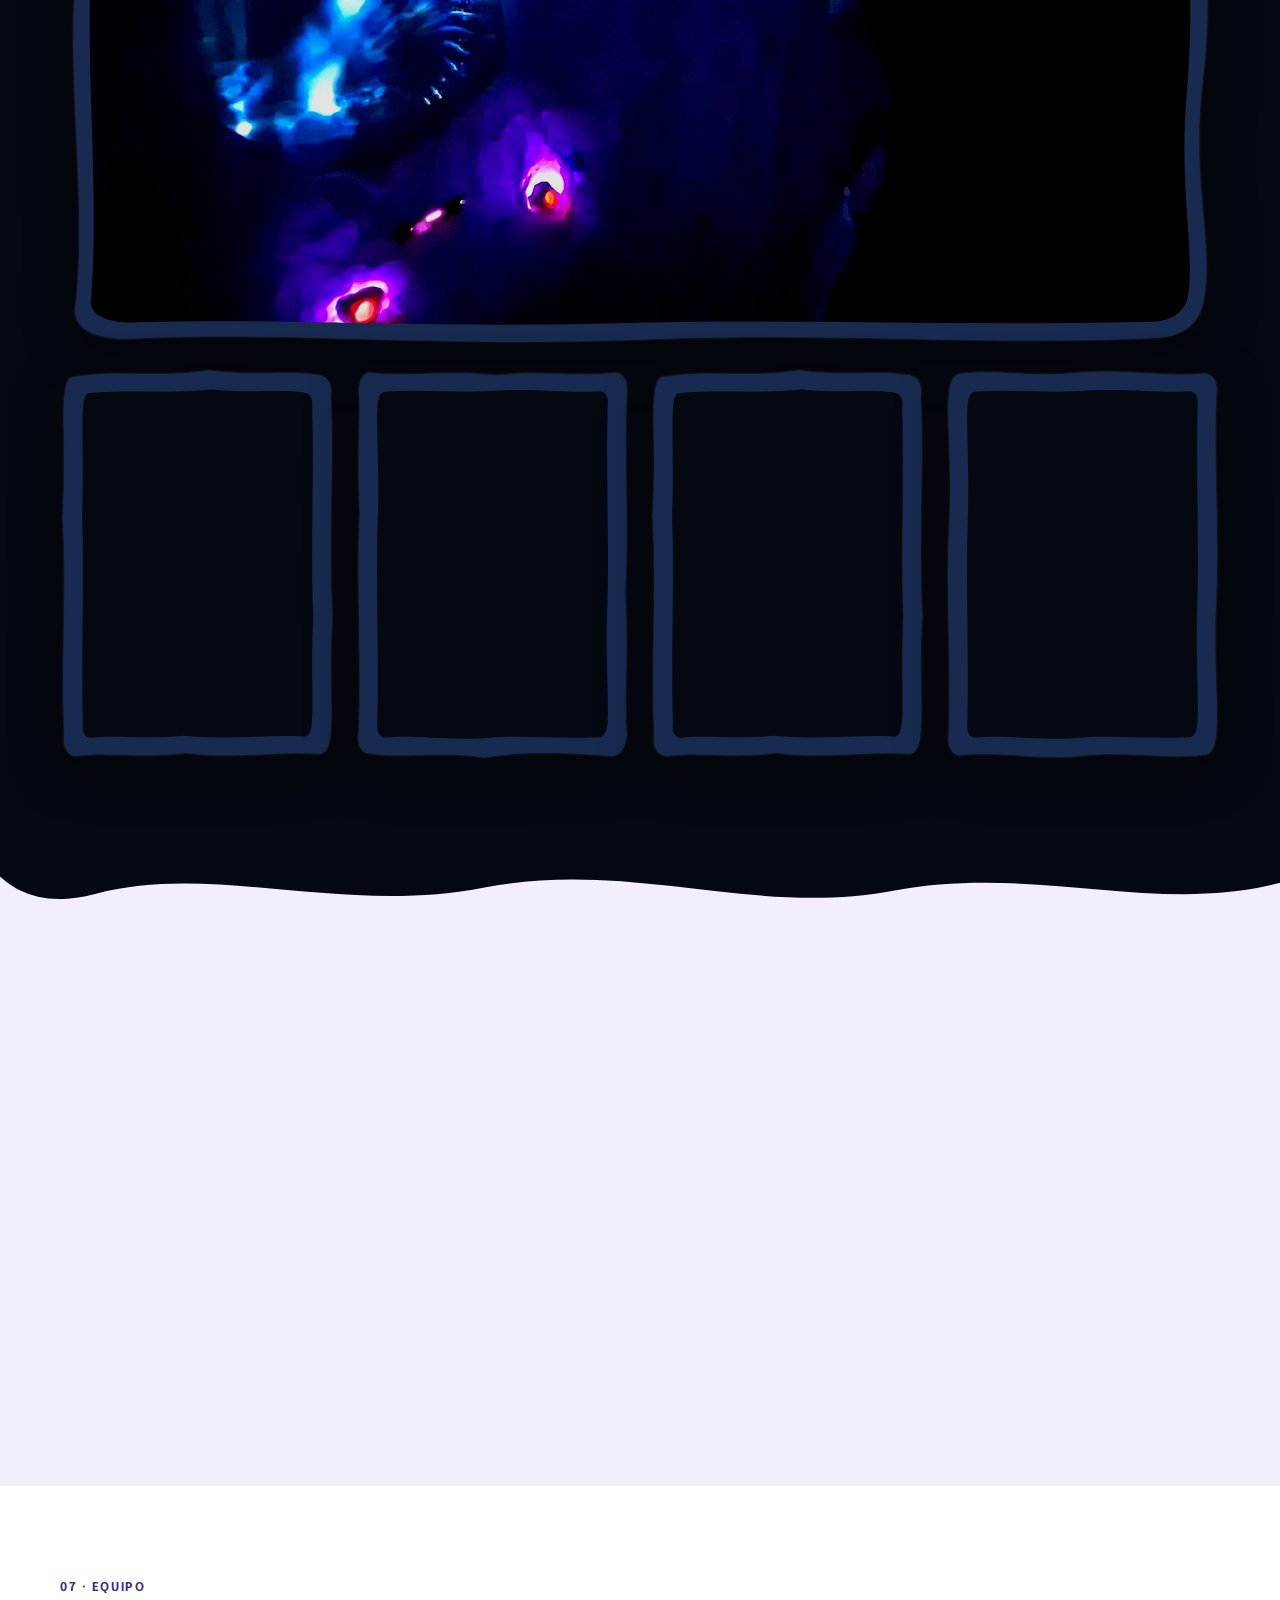
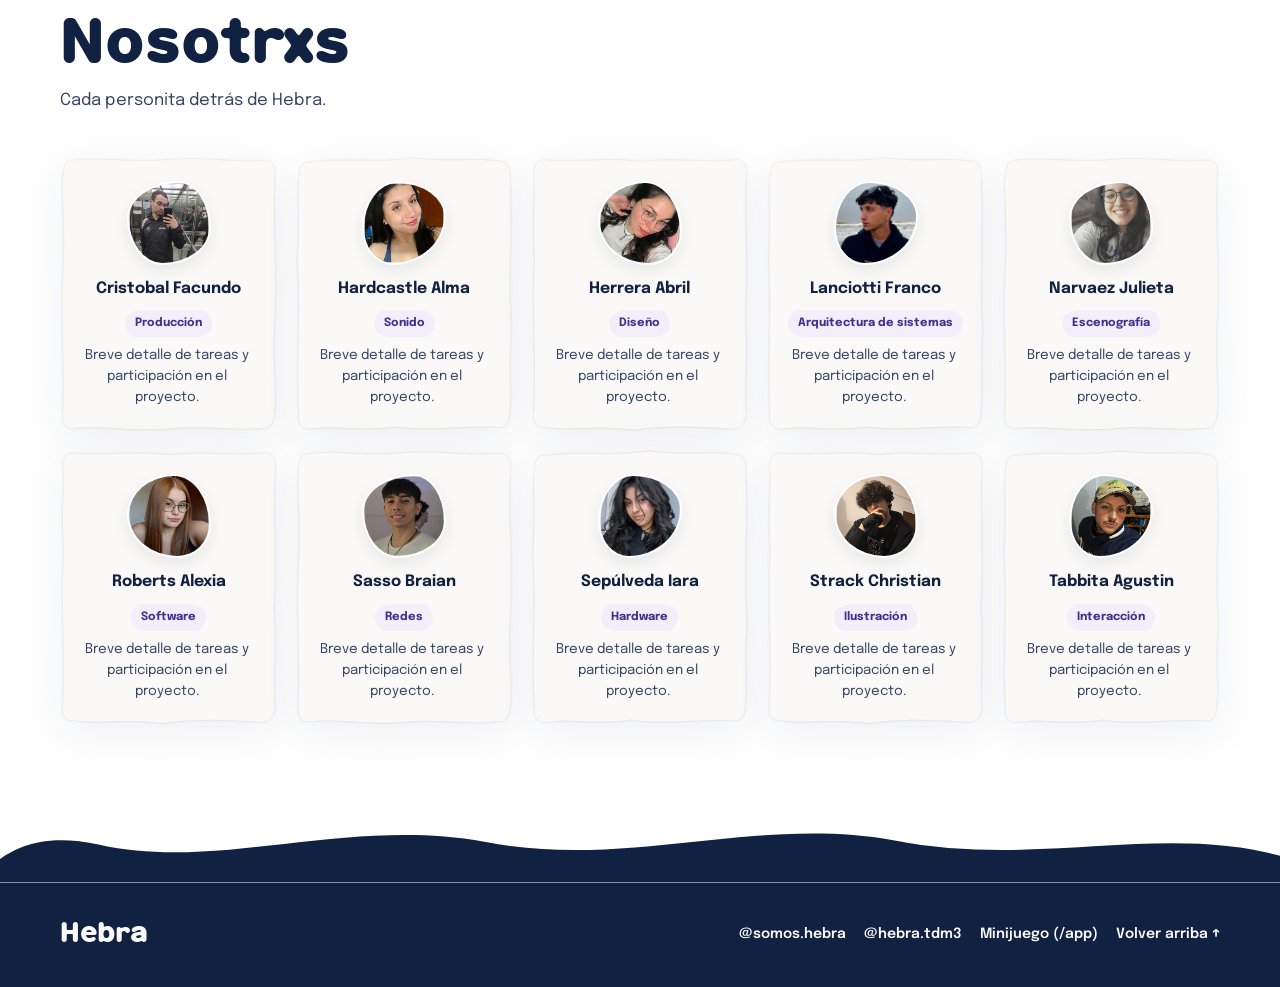
==== commit 8a873ec9: "V3.1" ====
--- a/index.html
+++ b/index.html
@@ -5,6 +5,8 @@
   <meta charset="UTF-8">
   <meta name="viewport" content="width=device-width, initial-scale=1.0, viewport-fit=cover">
   <title>HEBRA</title>
+  <meta name="description"
+    content="Hebra es un universo transmedia donde la humanidad y la naturaleza coexisten en armonía: ilustraciones, muestra Fragmentos, activaciones urbanas y la instalación final KENOSIS.">
 
   <!-- Favicon & Touch Icon -->
   <link rel="icon" type="image/png" href="./media/ico.png">
@@ -25,9 +27,16 @@
   <!-- Google Fonts: Epilogue -->
   <link rel="preconnect" href="https://fonts.googleapis.com">
   <link rel="preconnect" href="https://fonts.gstatic.com" crossorigin>
+  <link rel="preload" as="style"
+    href="https://fonts.googleapis.com/css2?family=Epilogue:ital,wght@0,400;0,500;0,600;0,700;1,400;1,600&display=swap">
   <link
     href="https://fonts.googleapis.com/css2?family=Epilogue:ital,wght@0,400;0,500;0,600;0,700;1,400;1,600&display=swap"
-    rel="stylesheet">
+  rel="stylesheet" media="print" onload="this.media='all'">
+  <noscript>
+    <link
+      href="https://fonts.googleapis.com/css2?family=Epilogue:ital,wght@0,400;0,500;0,600;0,700;1,400;1,600&display=swap"
+      rel="stylesheet">
+  </noscript>
 
   <link rel="stylesheet" href="landing.css">
   <script>
@@ -118,11 +127,11 @@
           </svg>
         </div>
         <div class="band-bg-clip">
-          <video id="hebra-bg-video" class="band-bg-video" autoplay muted loop playsinline preload="auto">
-            <source src="./media/bg-animacion.mp4" type="video/mp4">
-          </video>
-          <div class="band-bg-scrim"></div>
-          <canvas id="hero-spores-canvas" class="hero-spores-canvas" aria-hidden="true"></canvas>
+            <video id="hebra-bg-video" class="band-bg-video" muted loop playsinline preload="none">
+              <source data-src="./media/bg-animacion.mp4" type="video/mp4">
+            </video>
+            <div class="band-bg-scrim"></div>
+            <canvas id="hero-spores-canvas" class="hero-spores-canvas" aria-hidden="true"></canvas>
         </div>
       </div>
 
@@ -217,44 +226,51 @@
         <div class="illustrations-layout">
           <figure class="media-card media-card--light reveal-on-scroll">
             <div class="media-slot media-slot--insta media-slot--filled">
-              <img src="./media/Ilustraciones/1.jpg" decoding="async">
+              <img src="./media/Ilustraciones/1.jpg" alt="Ilustración principal del universo Hebra" loading="lazy"
+                decoding="async">
             </div>
           </figure>
 
           <div class="illustrations-subgrid">
             <figure class="media-card media-card--light reveal-on-scroll">
               <div class="media-slot media-slot--insta media-slot--filled">
-                <img src="./media/Ilustraciones/2.jpg" decoding="async">
+                <img src="./media/Ilustraciones/2.jpg" alt="Ilustración del universo Hebra — estudio visual 2"
+                  loading="lazy" decoding="async">
               </div>
             </figure>
 
             <figure class="media-card media-card--light reveal-on-scroll">
               <div class="media-slot media-slot--insta media-slot--filled">
-                <img src="./media/Ilustraciones/3.jpg" decoding="async">
+                <img src="./media/Ilustraciones/3.jpg" alt="Ilustración del universo Hebra — estudio visual 3"
+                  loading="lazy" decoding="async">
               </div>
             </figure>
 
             <figure class="media-card media-card--light reveal-on-scroll">
               <div class="media-slot media-slot--insta media-slot--filled">
-                <img src="./media/Ilustraciones/4.jpg" decoding="async">
+                <img src="./media/Ilustraciones/4.jpg" alt="Ilustración del universo Hebra — estudio visual 4"
+                  loading="lazy" decoding="async">
               </div>
             </figure>
 
             <figure class="media-card media-card--light reveal-on-scroll">
               <div class="media-slot media-slot--insta media-slot--filled">
-                <img src="./media/Ilustraciones/Rectangle%2075.png" decoding="async">
+                <img src="./media/Ilustraciones/Rectangle%2075.jpg" alt="Ilustración conceptual del universo Hebra 5"
+                  loading="lazy" decoding="async">
               </div>
             </figure>
 
             <figure class="media-card media-card--light reveal-on-scroll">
               <div class="media-slot media-slot--insta media-slot--filled">
-                <img src="./media/Ilustraciones/Rectangle%2076.png" decoding="async">
+                <img src="./media/Ilustraciones/Rectangle%2076.jpg" alt="Ilustración conceptual del universo Hebra 6"
+                  loading="lazy" decoding="async">
               </div>
             </figure>
 
             <figure class="media-card media-card--light reveal-on-scroll">
               <div class="media-slot media-slot--insta media-slot--filled">
-                <img src="./media/Ilustraciones/Rectangle%2077.png" decoding="async">
+                <img src="./media/Ilustraciones/Rectangle%2077.jpg" alt="Ilustración conceptual del universo Hebra 7"
+                  loading="lazy" decoding="async">
               </div>
             </figure>
           </div>
@@ -281,9 +297,9 @@
             <div class="fragmentos-row-top">
               <figure class="media-card media-card--light reveal-on-scroll">
                 <div class="media-slot media-slot--reel media-slot--filled">
-                  <video class="loop-content-video" autoplay muted loop playsinline preload="metadata">
-                    <source src="./media/Fragmento/video_dispositivo.mp4" type="video/mp4">
-                  </video>
+                    <video class="loop-content-video" muted loop playsinline preload="none">
+                      <source data-src="./media/Fragmento/video_dispositivo.mp4" type="video/mp4">
+                    </video>
                 </div>
                 <figcaption class="media-caption">Registro en video del dispositivo en la muestra Fragmentos.
                 </figcaption>
@@ -292,7 +308,7 @@
               <figure class="media-card media-card--light reveal-on-scroll">
                 <div class="media-slot media-slot--reel media-slot--filled">
                   <img src="./media/Fragmento/IMG_20260706_155355_1.jpg"
-                    alt="Dispositivo completo en la muestra Fragmentos" decoding="async">
+                  alt="Dispositivo completo en la muestra Fragmentos" loading="lazy" decoding="async">
                 </div>
                 <figcaption class="media-caption">Vista del dispositivo en Fragmentos.</figcaption>
               </figure>
@@ -302,7 +318,7 @@
               <figure class="media-card media-card--light reveal-on-scroll">
                 <div class="media-slot media-slot--reel media-slot--filled">
                   <img src="./media/Fragmento/IMG_20260706_155408.jpg" alt="Detalle material del dispositivo Fragmentos"
-                    decoding="async">
+                  loading="lazy" decoding="async">
                 </div>
                 <figcaption class="media-caption">Detalle y materialidad.</figcaption>
               </figure>
@@ -310,7 +326,7 @@
               <figure class="media-card media-card--light reveal-on-scroll">
                 <div class="media-slot media-slot--reel media-slot--filled">
                   <img src="./media/Fragmento/IMG_20260706_155439.jpg"
-                    alt="Registro del dispositivo en la muestra Fragmentos" decoding="async">
+                  alt="Registro del dispositivo en la muestra Fragmentos" loading="lazy" decoding="async">
                 </div>
                 <figcaption class="media-caption">Registro espacial.</figcaption>
               </figure>
@@ -318,7 +334,7 @@
               <figure class="media-card media-card--light reveal-on-scroll">
                 <div class="media-slot media-slot--reel media-slot--filled">
                   <img src="./media/Fragmento/IMG_20260706_155508.jpg" alt="Interacción y detalles en Fragmentos"
-                    decoding="async">
+                  loading="lazy" decoding="async">
                 </div>
                 <figcaption class="media-caption">Interacción y detalles en la muestra.</figcaption>
               </figure>
@@ -357,35 +373,35 @@
             <div class="media-slot media-slot--transmedia media-slot--filled">
               <div class="card-media-slide is-active" data-label="Glifos">
                 <div class="glyphs-showcase-plate" role="img" aria-label="Sistema de 12 glifos de Hebra">
-                  <img src="./app/assets/glifos/image%20(45)%202.svg" alt="Glifo 1" decoding="async">
-                  <img src="./app/assets/glifos/image%20(45)%203.svg" alt="Glifo 2" decoding="async">
-                  <img src="./app/assets/glifos/image%20(45)%204.svg" alt="Glifo 3" decoding="async">
-                  <img src="./app/assets/glifos/image%20(45)%205.svg" alt="Glifo 4" decoding="async">
-                  <img src="./app/assets/glifos/image%20(45)%206.svg" alt="Glifo 5" decoding="async">
-                  <img src="./app/assets/glifos/image%20(45)%207.svg" alt="Glifo 6" decoding="async">
-                  <img src="./app/assets/glifos/image%20(45)%208.svg" alt="Glifo 7" decoding="async">
-                  <img src="./app/assets/glifos/image%20(45)%209.svg" alt="Glifo 8" decoding="async">
-                  <img src="./app/assets/glifos/image%20(45)%2010.svg" alt="Glifo 9" decoding="async">
-                  <img src="./app/assets/glifos/image%20(45)%2011.svg" alt="Glifo 10" decoding="async">
-                  <img src="./app/assets/glifos/image%20(45)%2012.svg" alt="Glifo 11" decoding="async">
-                  <img src="./app/assets/glifos/image%20(45)%2013.svg" alt="Glifo 12" decoding="async">
+                  <img src="./app/assets/glifos/image%20(45)%202.svg" alt="Glifo 1" loading="lazy" decoding="async">
+                  <img src="./app/assets/glifos/image%20(45)%203.svg" alt="Glifo 2" loading="lazy" decoding="async">
+                  <img src="./app/assets/glifos/image%20(45)%204.svg" alt="Glifo 3" loading="lazy" decoding="async">
+                  <img src="./app/assets/glifos/image%20(45)%205.svg" alt="Glifo 4" loading="lazy" decoding="async">
+                  <img src="./app/assets/glifos/image%20(45)%206.svg" alt="Glifo 5" loading="lazy" decoding="async">
+                  <img src="./app/assets/glifos/image%20(45)%207.svg" alt="Glifo 6" loading="lazy" decoding="async">
+                  <img src="./app/assets/glifos/image%20(45)%208.svg" alt="Glifo 7" loading="lazy" decoding="async">
+                  <img src="./app/assets/glifos/image%20(45)%209.svg" alt="Glifo 8" loading="lazy" decoding="async">
+                  <img src="./app/assets/glifos/image%20(45)%2010.svg" alt="Glifo 9" loading="lazy" decoding="async">
+                  <img src="./app/assets/glifos/image%20(45)%2011.svg" alt="Glifo 10" loading="lazy" decoding="async">
+                  <img src="./app/assets/glifos/image%20(45)%2012.svg" alt="Glifo 11" loading="lazy" decoding="async">
+                  <img src="./app/assets/glifos/image%20(45)%2013.svg" alt="Glifo 12" loading="lazy" decoding="async">
                 </div>
               </div>
               <div class="card-media-slide" data-label="Gato Gota">
-                <video class="loop-content-video" autoplay muted loop playsinline preload="metadata">
-                  <source src="./media/Transmedia/1-%20DatoDigital(glifos)/Copia%20de%20gatogota_codigo.mp4"
+                    class="loop-content-video" muted loop playsinline preload="none">
+                  <source data-src="./media/Transmedia/1-%20DatoDigital(glifos)/Copia%20de%20gatogota_codigo.mp4"
                     type="video/mp4">
                 </video>
               </div>
               <div class="card-media-slide" data-label="Pulpito">
-                <video class="loop-content-video" autoplay muted loop playsinline preload="metadata">
-                  <source src="./media/Transmedia/1-%20DatoDigital(glifos)/Copia%20de%20pulpito_codigo.mp4"
+                    class="loop-content-video" muted loop playsinline preload="none">
+                  <source data-src="./media/Transmedia/1-%20DatoDigital(glifos)/Copia%20de%20pulpito_codigo.mp4"
                     type="video/mp4">
                 </video>
               </div>
               <div class="card-media-slide" data-label="Rino">
-                <video class="loop-content-video" autoplay muted loop playsinline preload="metadata">
-                  <source src="./media/Transmedia/1-%20DatoDigital(glifos)/Copia%20de%20rino_codigo.mp4"
+                    class="loop-content-video" muted loop playsinline preload="none">
+                  <source data-src="./media/Transmedia/1-%20DatoDigital(glifos)/Copia%20de%20rino_codigo.mp4"
                     type="video/mp4">
                 </video>
               </div>
@@ -416,7 +432,7 @@
             <a href="./app/" class="media-slot media-slot--transmedia media-slot--app-cover"
               aria-label="Abrir Minijuego en /app">
               <img src="./media/faviconK.png" alt="Ícono Kencalo — Soporte Digital Web" class="app-cover-emblem"
-                decoding="async">
+              loading="lazy" decoding="async">
               <span>Minijuego</span>
             </a>
             <div class="transmedia-body">
@@ -436,13 +452,13 @@
           <article class="transmedia-card" data-step-index="2" data-media-gallery>
             <div class="media-slot media-slot--transmedia media-slot--filled">
               <div class="card-media-slide is-active" data-label="Video">
-                <video class="loop-content-video" autoplay muted loop playsinline preload="metadata">
-                  <source src="./media/Transmedia/3-%20Ludico/1.mp4" type="video/mp4">
-                </video>
+                  <video class="loop-content-video" muted loop playsinline preload="none">
+                    <source data-src="./media/Transmedia/3-%20Ludico/1.mp4" type="video/mp4">
+                  </video>
               </div>
               <div class="card-media-slide" data-label="Foto">
                 <img src="./media/Transmedia/3-%20Ludico/2.jpg" alt="Activación Lúdico — Registro fotográfico"
-                  decoding="async">
+                loading="lazy" decoding="async">
               </div>
             </div>
             <div class="card-media-controls">
@@ -467,18 +483,21 @@
           <article class="transmedia-card" data-step-index="3" data-media-gallery>
             <div class="media-slot media-slot--transmedia media-slot--filled">
               <div class="card-media-slide is-active" data-label="Video">
-                <video class="loop-content-video" autoplay muted loop playsinline preload="metadata">
-                  <source src="./media/Transmedia/4-%20Objeto/1.mp4" type="video/mp4">
-                </video>
+                  <video class="loop-content-video" muted loop playsinline preload="none">
+                    <source data-src="./media/Transmedia/4-%20Objeto/1.mp4" type="video/mp4">
+                  </video>
               </div>
               <div class="card-media-slide" data-label="Foto 1">
-                <img src="./media/Transmedia/4-%20Objeto/2.png" alt="Activación Objeto — Foto 1" decoding="async">
+                <img src="./media/Transmedia/4-%20Objeto/2.jpg" alt="Activación Objeto — Foto 1" loading="lazy"
+                  decoding="async">
               </div>
               <div class="card-media-slide" data-label="Foto 2">
-                <img src="./media/Transmedia/4-%20Objeto/3.png" alt="Activación Objeto — Foto 2" decoding="async">
+                <img src="./media/Transmedia/4-%20Objeto/3.jpg" alt="Activación Objeto — Foto 2" loading="lazy"
+                  decoding="async">
               </div>
               <div class="card-media-slide" data-label="Foto 3">
-                <img src="./media/Transmedia/4-%20Objeto/4.png" alt="Activación Objeto — Foto 3" decoding="async">
+                <img src="./media/Transmedia/4-%20Objeto/4.jpg" alt="Activación Objeto — Foto 3" loading="lazy"
+                  decoding="async">
               </div>
             </div>
             <div class="card-media-controls">
@@ -504,15 +523,15 @@
             <div class="media-slot media-slot--transmedia media-slot--filled">
               <div class="card-media-slide is-active" data-label="Foto 1">
                 <img src="./media/Transmedia/5-%20Grafica/WhatsApp%20Image%202026-10-29%20at%2010.31.34%20PM.jpeg"
-                  alt="Activación Gráfica — Registro 1" decoding="async">
+                alt="Activación Gráfica — Registro 1" loading="lazy" decoding="async">
               </div>
               <div class="card-media-slide" data-label="Foto 2">
                 <img src="./media/Transmedia/5-%20Grafica/WhatsApp%20Image%202026-10-29%20at%2010.31.34%20PM%20(1).jpeg"
-                  alt="Activación Gráfica — Registro 2" decoding="async">
+                alt="Activación Gráfica — Registro 2" loading="lazy" decoding="async">
               </div>
               <div class="card-media-slide" data-label="Foto 3">
                 <img src="./media/Transmedia/5-%20Grafica/WhatsApp%20Image%202026-10-29%20at%2010.31.38%20PM.jpeg"
-                  alt="Activación Gráfica — Registro 3" decoding="async">
+                alt="Activación Gráfica — Registro 3" loading="lazy" decoding="async">
               </div>
             </div>
             <div class="card-media-controls">
@@ -538,19 +557,19 @@
             <div class="media-slot media-slot--transmedia media-slot--filled">
               <div class="card-media-slide is-active" data-label="Foto 1">
                 <img src="./media/Transmedia/6-%20Indumentaria/Copia%20de%201794506584009.jpg"
-                  alt="Activación Indumentaria — Foto 1" decoding="async">
+                alt="Activación Indumentaria — Foto 1" loading="lazy" decoding="async">
               </div>
               <div class="card-media-slide" data-label="Foto 2">
                 <img src="./media/Transmedia/6-%20Indumentaria/Copia%20de%20IMG_20261112_150556.jpg"
-                  alt="Activación Indumentaria — Foto 2" decoding="async">
+                alt="Activación Indumentaria — Foto 2" loading="lazy" decoding="async">
               </div>
               <div class="card-media-slide" data-label="Foto 3">
                 <img src="./media/Transmedia/6-%20Indumentaria/Copia%20de%20IMG_20261112_150619.jpg"
-                  alt="Activación Indumentaria — Foto 3" decoding="async">
+                alt="Activación Indumentaria — Foto 3" loading="lazy" decoding="async">
               </div>
               <div class="card-media-slide" data-label="Foto 4">
                 <img src="./media/Transmedia/6-%20Indumentaria/Copia%20de%20IMG_20261112_151011.jpg"
-                  alt="Activación Indumentaria — Foto 4" decoding="async">
+                alt="Activación Indumentaria — Foto 4" loading="lazy" decoding="async">
               </div>
             </div>
             <div class="card-media-controls">
@@ -575,26 +594,26 @@
           <article class="transmedia-card" data-step-index="6" data-media-gallery>
             <div class="media-slot media-slot--transmedia media-slot--filled">
               <div class="card-media-slide is-active" data-label="Video 1">
-                <video class="loop-content-video" autoplay muted loop playsinline preload="metadata">
-                  <source src="./media/Transmedia/7-%20Performance/1.mp4" type="video/mp4">
-                </video>
+                  <video class="loop-content-video" muted loop playsinline preload="none">
+                    <source data-src="./media/Transmedia/7-%20Performance/1.mp4" type="video/mp4">
+                  </video>
               </div>
               <div class="card-media-slide" data-label="Video 2">
-                <video class="loop-content-video" autoplay muted loop playsinline preload="metadata">
-                  <source src="./media/Transmedia/7-%20Performance/2.mp4" type="video/mp4">
-                </video>
+                  <video class="loop-content-video" muted loop playsinline preload="none">
+                    <source data-src="./media/Transmedia/7-%20Performance/2.mp4" type="video/mp4">
+                  </video>
               </div>
               <div class="card-media-slide" data-label="Foto 1">
                 <img src="./media/Transmedia/7-%20Performance/20261110_205017.jpg" alt="Activación Performance — Foto 1"
-                  decoding="async">
+                loading="lazy" decoding="async">
               </div>
               <div class="card-media-slide" data-label="Foto 2">
                 <img src="./media/Transmedia/7-%20Performance/20261110_212450.jpg" alt="Activación Performance — Foto 2"
-                  decoding="async">
+                loading="lazy" decoding="async">
               </div>
               <div class="card-media-slide" data-label="Foto 3">
                 <img src="./media/Transmedia/7-%20Performance/20261110_212628.jpg" alt="Activación Performance — Foto 3"
-                  decoding="async">
+                loading="lazy" decoding="async">
               </div>
             </div>
             <div class="card-media-controls">
@@ -620,11 +639,11 @@
             <div class="media-slot media-slot--transmedia media-slot--filled">
               <div class="card-media-slide is-active" data-label="Registro 1">
                 <img src="./media/Transmedia/8-%20Espacio%20Urbano/IMG-20261111-WA0014.jpg"
-                  alt="Activación en Espacio Urbano — Registro 1" decoding="async">
+                alt="Activación en Espacio Urbano — Registro 1" loading="lazy" decoding="async">
               </div>
               <div class="card-media-slide" data-label="Registro 2">
                 <img src="./media/Transmedia/8-%20Espacio%20Urbano/IMG-20261111-WA0017.jpg"
-                  alt="Activación en Espacio Urbano — Registro 2" decoding="async">
+                alt="Activación en Espacio Urbano — Registro 2" loading="lazy" decoding="async">
               </div>
             </div>
             <div class="card-media-controls">
@@ -666,11 +685,11 @@
       <!-- Animación de fondo en loop para la banda oscura de Kenosis -->
       <div class="climax-bg-sticky-track" aria-hidden="true">
         <div class="climax-bg-sticky-viewport">
-          <video id="kenosis-bg-video" class="band-bg-video" autoplay muted loop playsinline preload="auto">
-            <source src="./media/bg-animacion.mp4" type="video/mp4">
-          </video>
-          <div class="band-bg-scrim band-bg-scrim--climax"></div>
-          <canvas id="kenosis-spores-canvas" class="kenosis-spores-canvas" aria-hidden="true"></canvas>
+            <video id="kenosis-bg-video" class="band-bg-video" muted loop playsinline preload="none">
+              <source data-src="./media/bg-animacion.mp4" type="video/mp4">
+            </video>
+            <div class="band-bg-scrim band-bg-scrim--climax"></div>
+            <canvas id="kenosis-spores-canvas" class="kenosis-spores-canvas" aria-hidden="true"></canvas>
         </div>
       </div>
 
@@ -691,17 +710,17 @@
         <div class="kenosis-videos-grid">
           <figure class="media-card media-card--dark reveal-on-scroll">
             <div class="media-slot media-slot--reel media-slot--dark media-slot--filled">
-              <video class="loop-content-video" autoplay muted loop playsinline preload="metadata">
-                <source src="./media/Kenosis/1.mp4" type="video/mp4">
-              </video>
+                <video class="loop-content-video" muted loop playsinline preload="none">
+                  <source data-src="./media/Kenosis/1.mp4" type="video/mp4">
+                </video>
             </div>
           </figure>
 
           <figure class="media-card media-card--dark reveal-on-scroll">
             <div class="media-slot media-slot--reel media-slot--dark media-slot--filled">
-              <video class="loop-content-video" autoplay muted loop playsinline preload="metadata">
-                <source src="./media/Kenosis/2.mp4" type="video/mp4">
-              </video>
+                <video class="loop-content-video" muted loop playsinline preload="none">
+                  <source data-src="./media/Kenosis/2.mp4" type="video/mp4">
+                </video>
             </div>
           </figure>
         </div>
@@ -710,31 +729,35 @@
         <div class="instalacion-gallery">
           <figure class="media-card media-card--dark gallery-item gallery-item--wide reveal-on-scroll">
             <div class="media-slot media-slot--landscape media-slot--dark media-slot--filled">
-              <img src="./media/Kenosis/4.jpg" alt="Vista general de la instalación final Kenosis" decoding="async">
+              <img src="./media/Kenosis/4.jpg" alt="Vista general de la instalación final Kenosis" loading="lazy"
+                decoding="async">
             </div>
           </figure>
 
           <figure class="media-card media-card--dark gallery-item reveal-on-scroll">
             <div class="media-slot media-slot--portrait-23 media-slot--dark media-slot--filled">
-              <img src="./media/Kenosis/3.png" alt="Detalle espacial y montaje de Kenosis" decoding="async">
+              <img src="./media/Kenosis/3.jpg" alt="Detalle espacial y montaje de Kenosis" loading="lazy"
+                decoding="async">
             </div>
           </figure>
 
           <figure class="media-card media-card--dark gallery-item reveal-on-scroll">
             <div class="media-slot media-slot--portrait-23 media-slot--dark media-slot--filled">
-              <img src="./media/Kenosis/5.png" alt="Público recorriendo la instalación final Kenosis" decoding="async">
+              <img src="./media/Kenosis/5.jpg" alt="Público recorriendo la instalación final Kenosis" loading="lazy"
+                decoding="async">
             </div>
           </figure>
 
           <figure class="media-card media-card--dark gallery-item reveal-on-scroll">
             <div class="media-slot media-slot--portrait-23 media-slot--dark media-slot--filled">
-              <img src="./media/Kenosis/6.png" alt="Registro y calibración de Kenosis" decoding="async">
+              <img src="./media/Kenosis/6.jpg" alt="Registro y calibración de Kenosis" loading="lazy" decoding="async">
             </div>
           </figure>
 
           <figure class="media-card media-card--dark gallery-item reveal-on-scroll">
             <div class="media-slot media-slot--portrait-23 media-slot--dark media-slot--filled">
-              <img src="./media/Kenosis/7.jpeg" alt="Atmósfera e iluminación final de Kenosis" decoding="async">
+              <img src="./media/Kenosis/7.jpeg" alt="Atmósfera e iluminación final de Kenosis" loading="lazy"
+                decoding="async">
             </div>
           </figure>
         </div>
@@ -805,7 +828,7 @@
         <div class="team-grid">
           <article class="team-card reveal-on-scroll">
             <div class="team-avatar">
-              <img src="./media/team/Facundo.png" alt="Cristóbal Facundo" decoding="async">
+              <img src="./media/team/Facundo.png" alt="Cristóbal Facundo" loading="lazy" decoding="async">
             </div>
             <h3>Cristobal Facundo</h3>
             <span class="team-role-pill">Producción</span>
@@ -814,7 +837,7 @@
 
           <article class="team-card reveal-on-scroll">
             <div class="team-avatar">
-              <img src="./media/team/Alma.png" alt="Hardcastle Alma" decoding="async">
+              <img src="./media/team/Alma.png" alt="Hardcastle Alma" loading="lazy" decoding="async">
             </div>
             <h3>Hardcastle Alma</h3>
             <span class="team-role-pill">Sonido</span>
@@ -823,7 +846,7 @@
 
           <article class="team-card reveal-on-scroll">
             <div class="team-avatar">
-              <img src="./media/team/Abril.png" alt="Herrera Abril" decoding="async">
+              <img src="./media/team/Abril.png" alt="Herrera Abril" loading="lazy" decoding="async">
             </div>
             <h3>Herrera Abril</h3>
             <span class="team-role-pill">Diseño</span>
@@ -832,7 +855,7 @@
 
           <article class="team-card reveal-on-scroll">
             <div class="team-avatar">
-              <img src="./media/team/fran.jpeg" alt="Lanciotti Franco" decoding="async">
+              <img src="./media/team/fran.jpeg" alt="Lanciotti Franco" loading="lazy" decoding="async">
             </div>
             <h3>Lanciotti Franco</h3>
             <span class="team-role-pill">Arquitectura de sistemas</span>
@@ -841,7 +864,7 @@
 
           <article class="team-card reveal-on-scroll">
             <div class="team-avatar">
-              <img src="./media/team/Juli.png" alt="Narváez Julieta" decoding="async">
+              <img src="./media/team/Juli.png" alt="Narváez Julieta" loading="lazy" decoding="async">
             </div>
             <h3>Narvaez Julieta</h3>
             <span class="team-role-pill">Escenografía</span>
@@ -850,7 +873,7 @@
 
           <article class="team-card reveal-on-scroll">
             <div class="team-avatar">
-              <img src="./media/team/Alexia.png" alt="Roberts Alexia" decoding="async">
+              <img src="./media/team/Alexia.png" alt="Roberts Alexia" loading="lazy" decoding="async">
             </div>
             <h3>Roberts Alexia</h3>
             <span class="team-role-pill">Software</span>
@@ -859,7 +882,7 @@
 
           <article class="team-card reveal-on-scroll">
             <div class="team-avatar">
-              <img src="./media/team/Braian.png" alt="Sasso Braian" decoding="async">
+              <img src="./media/team/Braian.png" alt="Sasso Braian" loading="lazy" decoding="async">
             </div>
             <h3>Sasso Braian</h3>
             <span class="team-role-pill">Redes</span>
@@ -868,7 +891,7 @@
 
           <article class="team-card reveal-on-scroll">
             <div class="team-avatar">
-              <img src="./media/team/Iara.png" alt="Sepúlveda Iara" decoding="async">
+              <img src="./media/team/Iara.png" alt="Sepúlveda Iara" loading="lazy" decoding="async">
             </div>
             <h3>Sepúlveda Iara</h3>
             <span class="team-role-pill">Hardware</span>
@@ -877,7 +900,7 @@
 
           <article class="team-card reveal-on-scroll">
             <div class="team-avatar">
-              <img src="./media/team/Chirs.png" alt="Strack Christian" decoding="async">
+              <img src="./media/team/Chirs.png" alt="Strack Christian" loading="lazy" decoding="async">
             </div>
             <h3>Strack Christian</h3>
             <span class="team-role-pill">Ilustración</span>
@@ -886,7 +909,7 @@
 
           <article class="team-card reveal-on-scroll">
             <div class="team-avatar">
-              <img src="./media/team/Agus.png" alt="Tabbita Agustín" decoding="async">
+              <img src="./media/team/Agus.png" alt="Tabbita Agustín" loading="lazy" decoding="async">
             </div>
             <h3>Tabbita Agustin</h3>
             <span class="team-role-pill">Interacción</span>
@@ -944,7 +967,7 @@
     </div>
   </div>
 
-  <script src="./landing.js"></script>
+  <script src="./landing.js" defer></script>
 </body>
 
 </html>
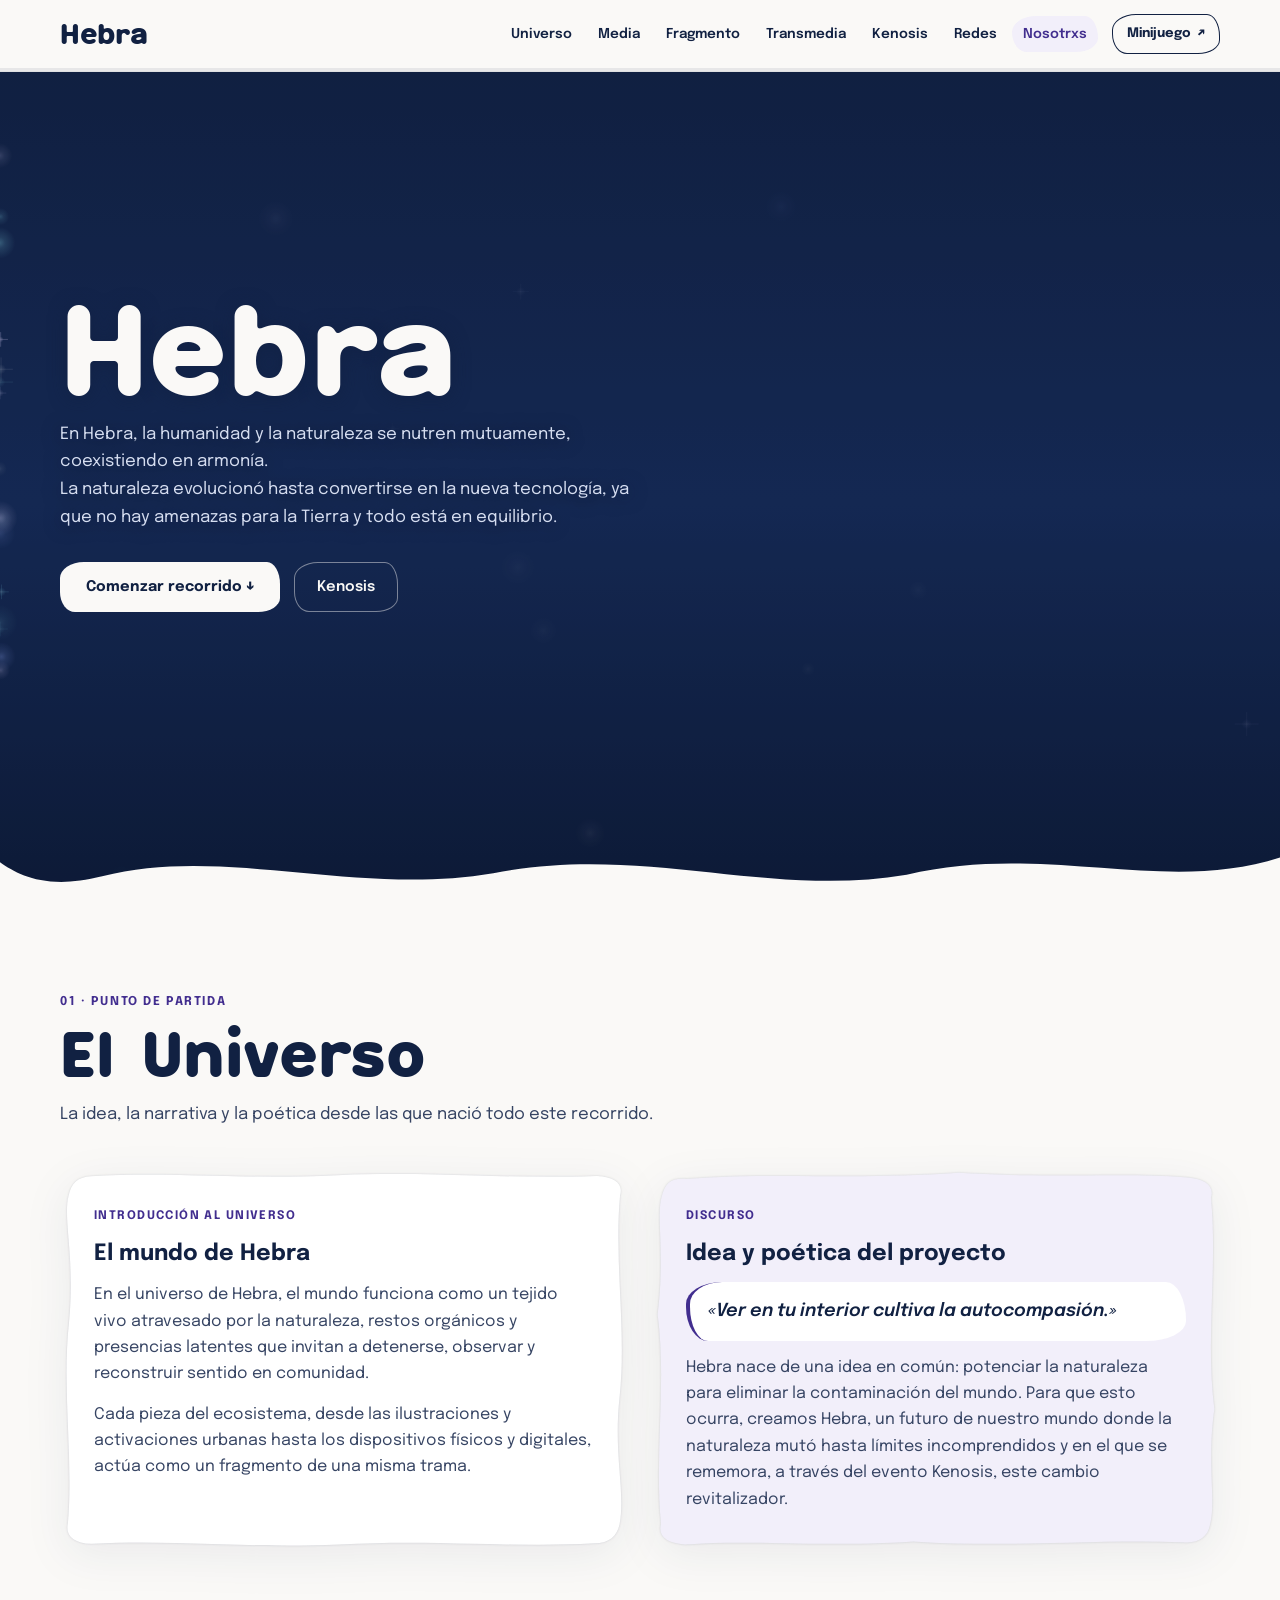
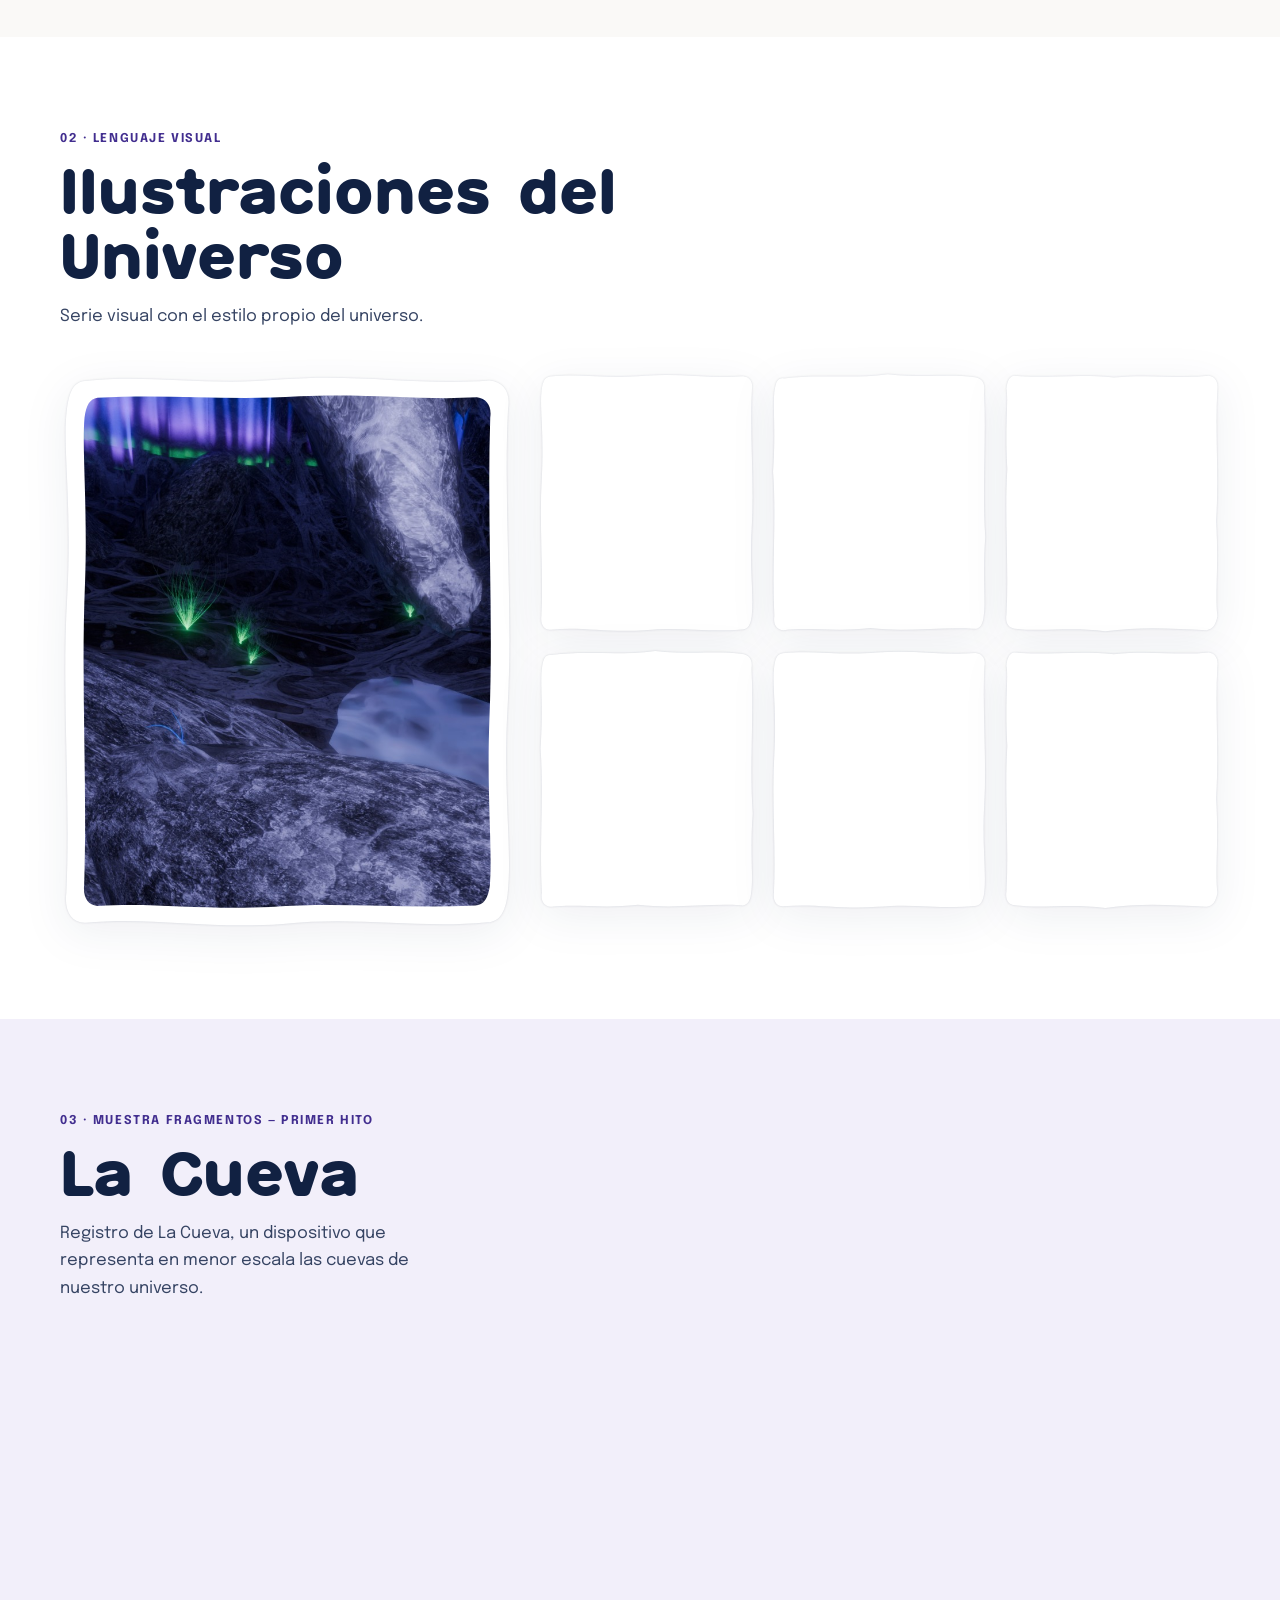
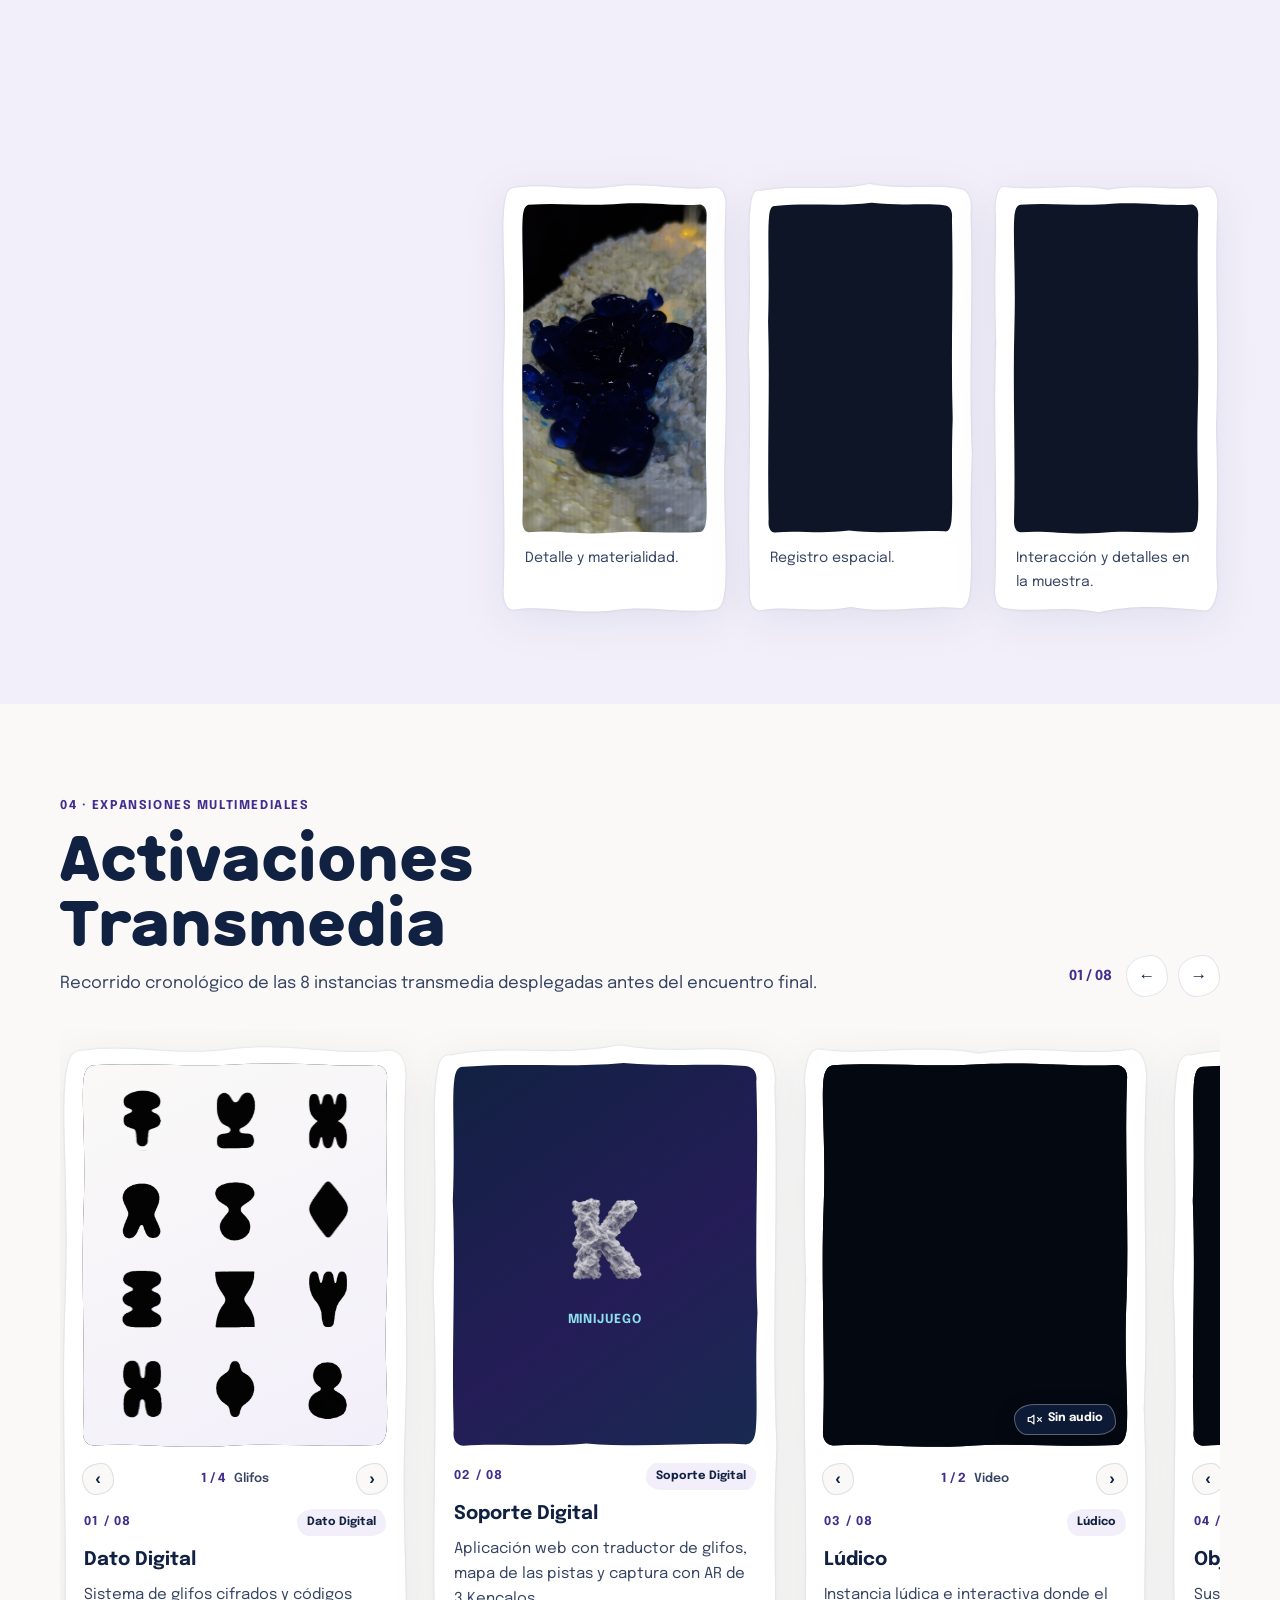
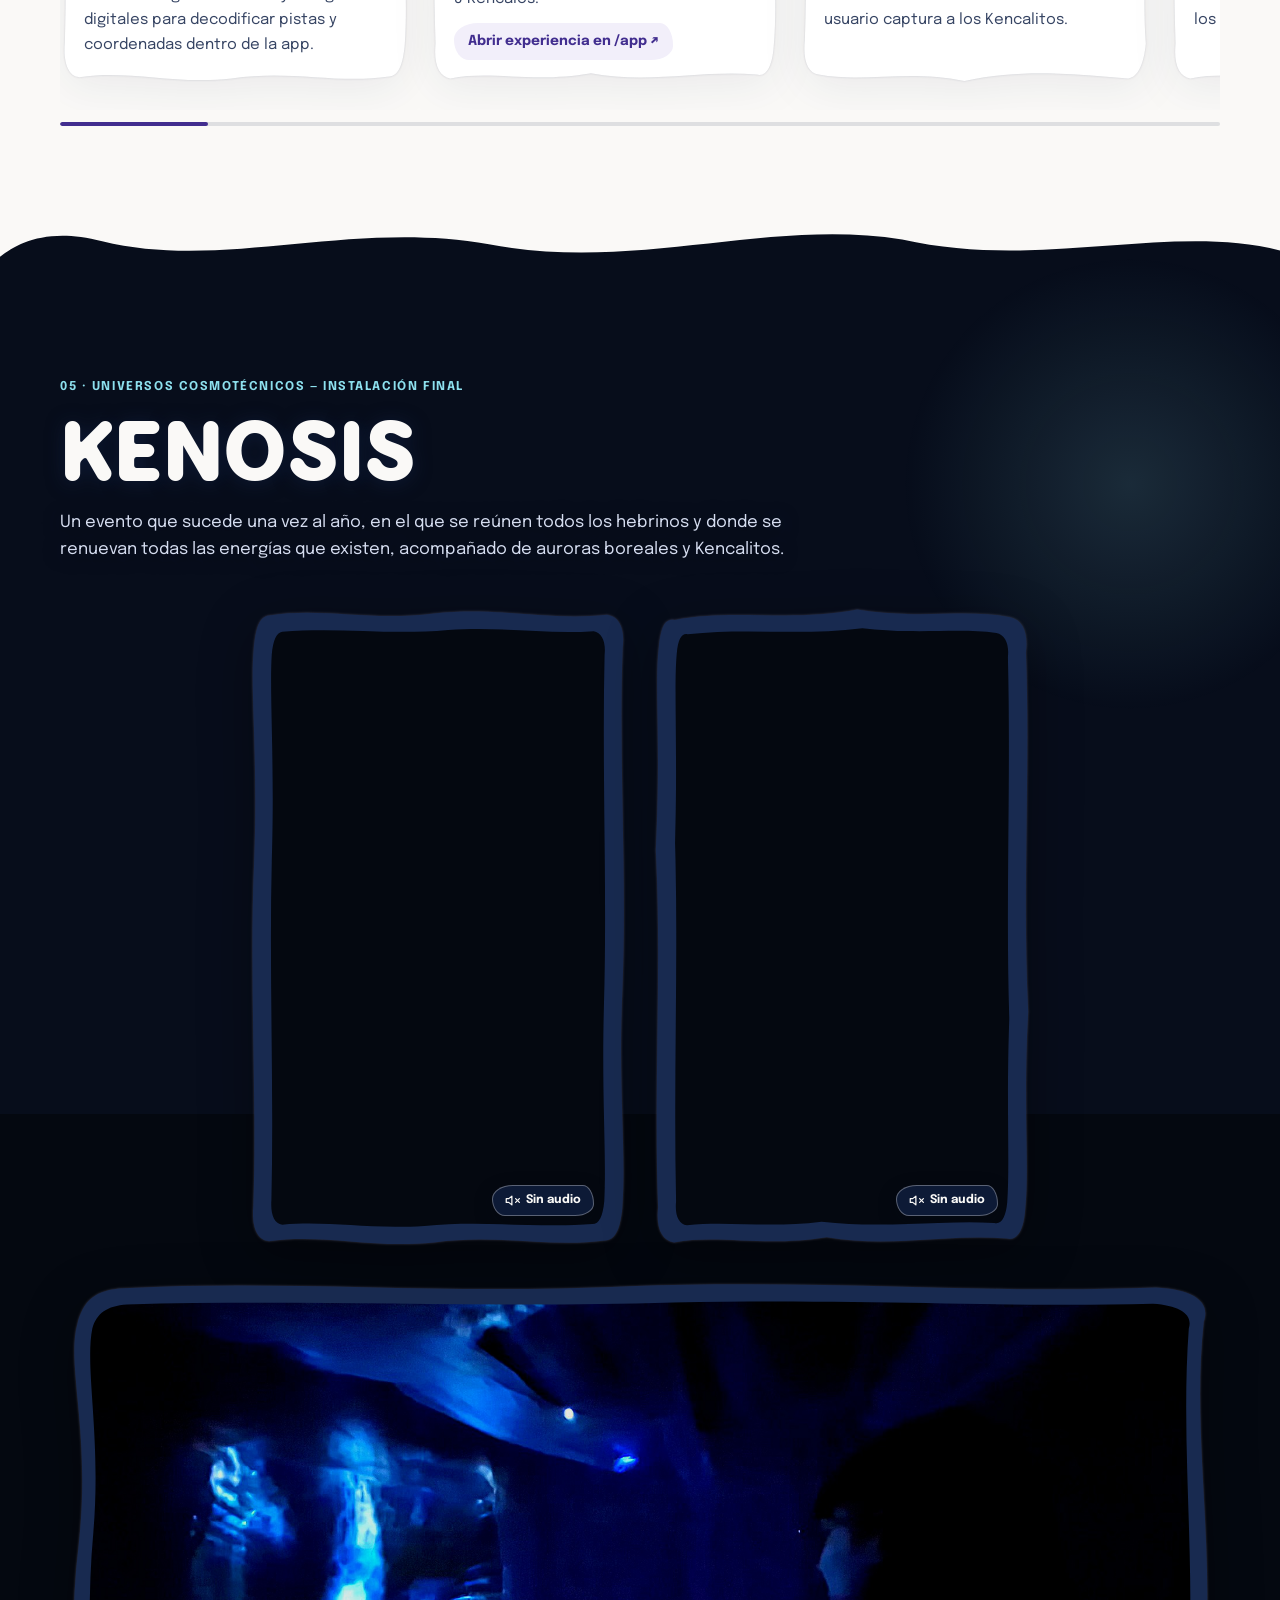
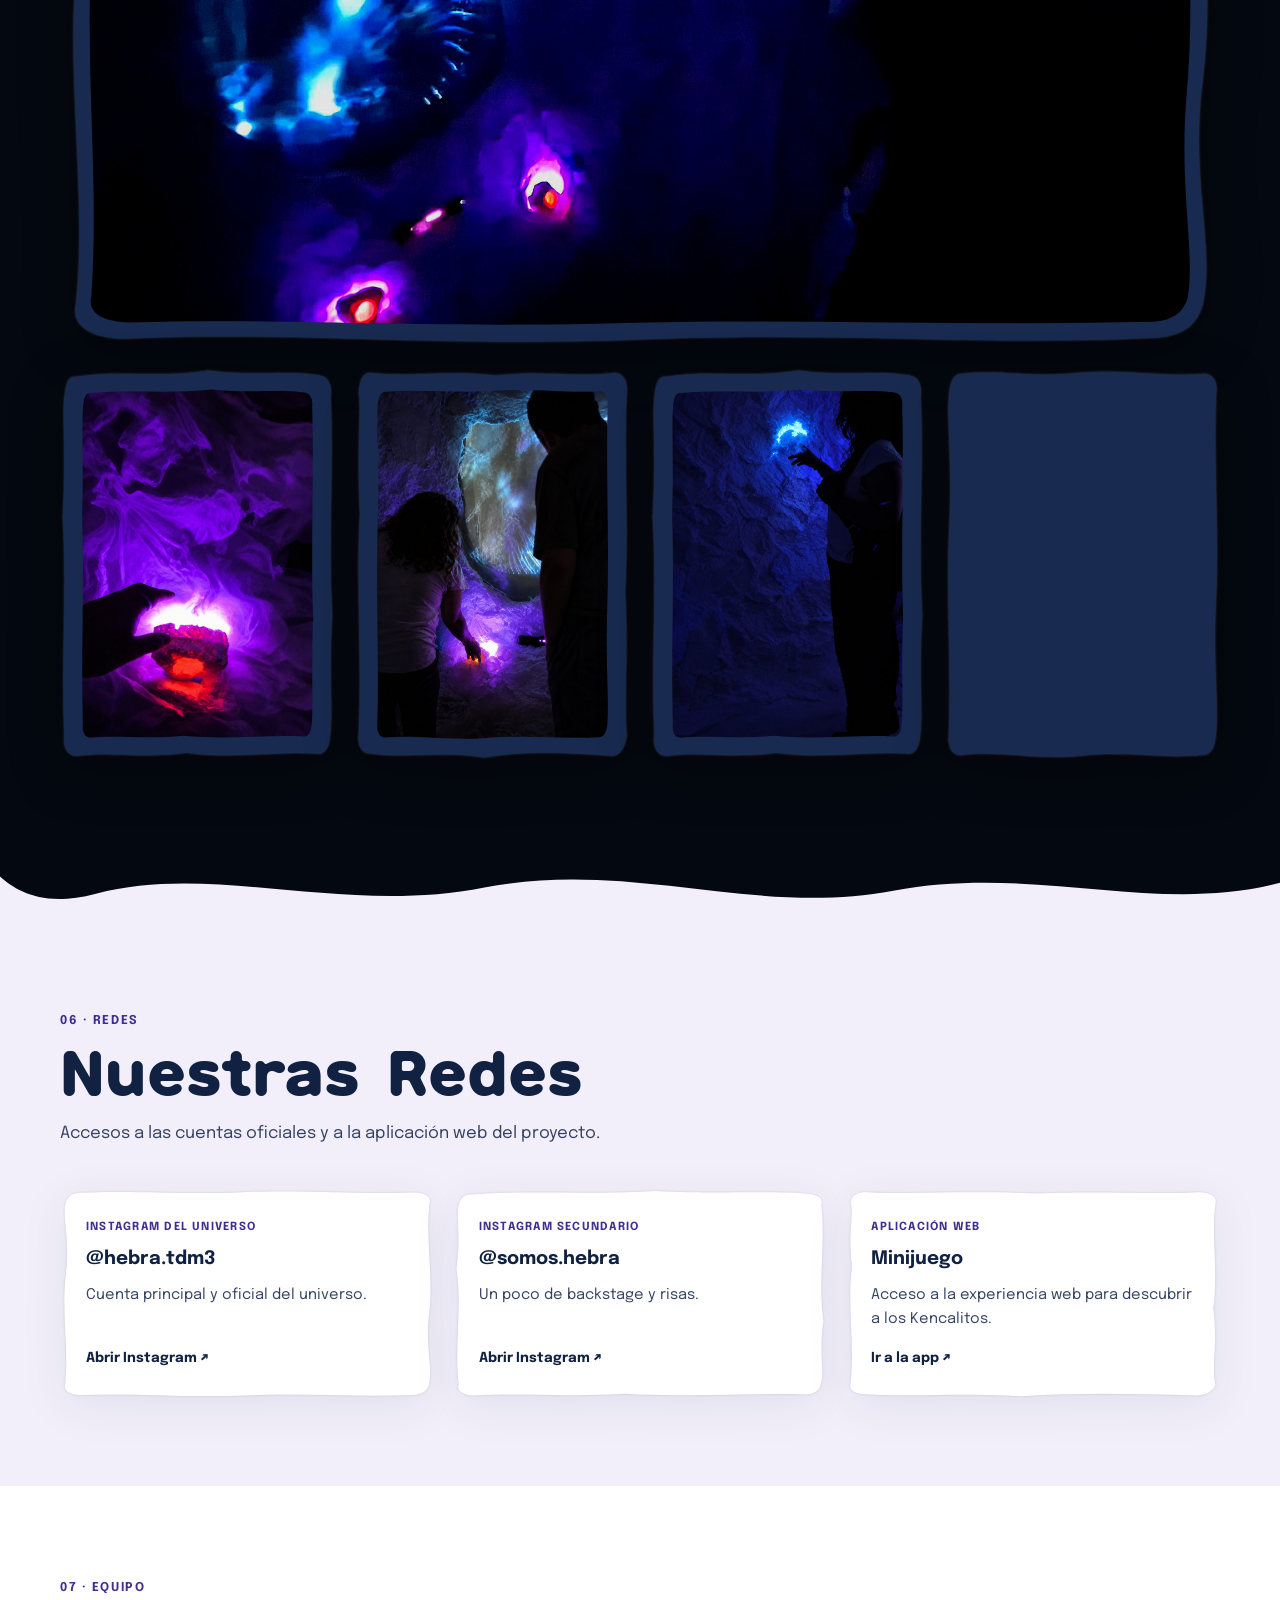
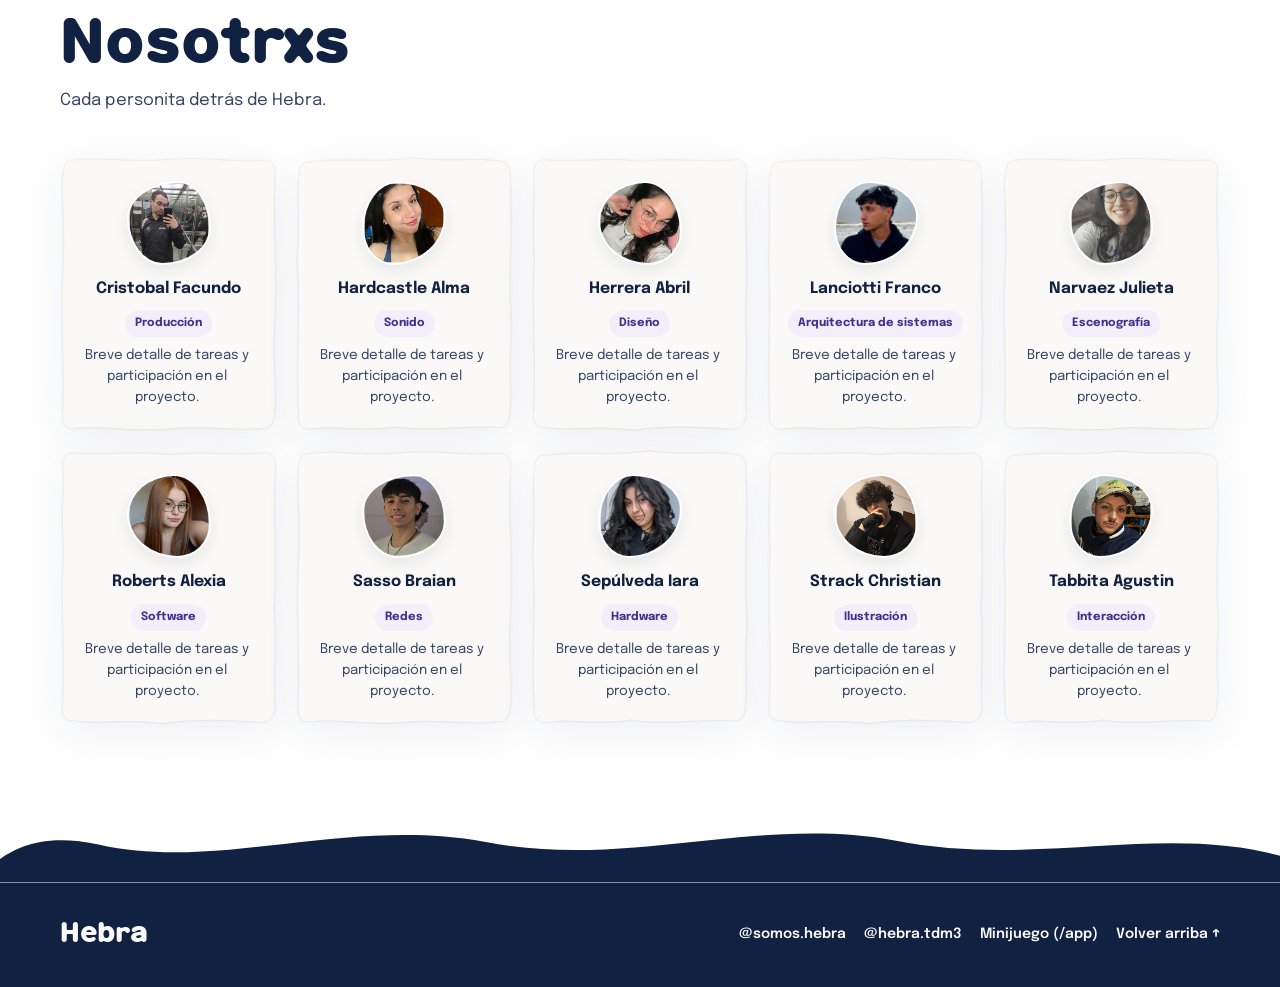
==== commit f5d53973: "V3.2" ====
--- a/index.html
+++ b/index.html
@@ -41,6 +41,14 @@
   <link rel="stylesheet" href="landing.css">
   <script>
     (function () {
+      if ('scrollRestoration' in history) {
+        history.scrollRestoration = 'manual';
+      }
+      var navEntry = performance.getEntriesByType && performance.getEntriesByType('navigation')[0];
+      var isReload = navEntry ? navEntry.type === 'reload' : performance.navigation && performance.navigation.type === 1;
+      if (isReload && window.location.hash && window.history && window.history.replaceState) {
+        window.history.replaceState(null, '', window.location.pathname + window.location.search);
+      }
       var reduced = window.matchMedia && window.matchMedia('(prefers-reduced-motion: reduce)').matches;
       var hash = window.location.hash;
       if (!reduced && (!hash || hash === '#inicio' || hash === '#top')) {
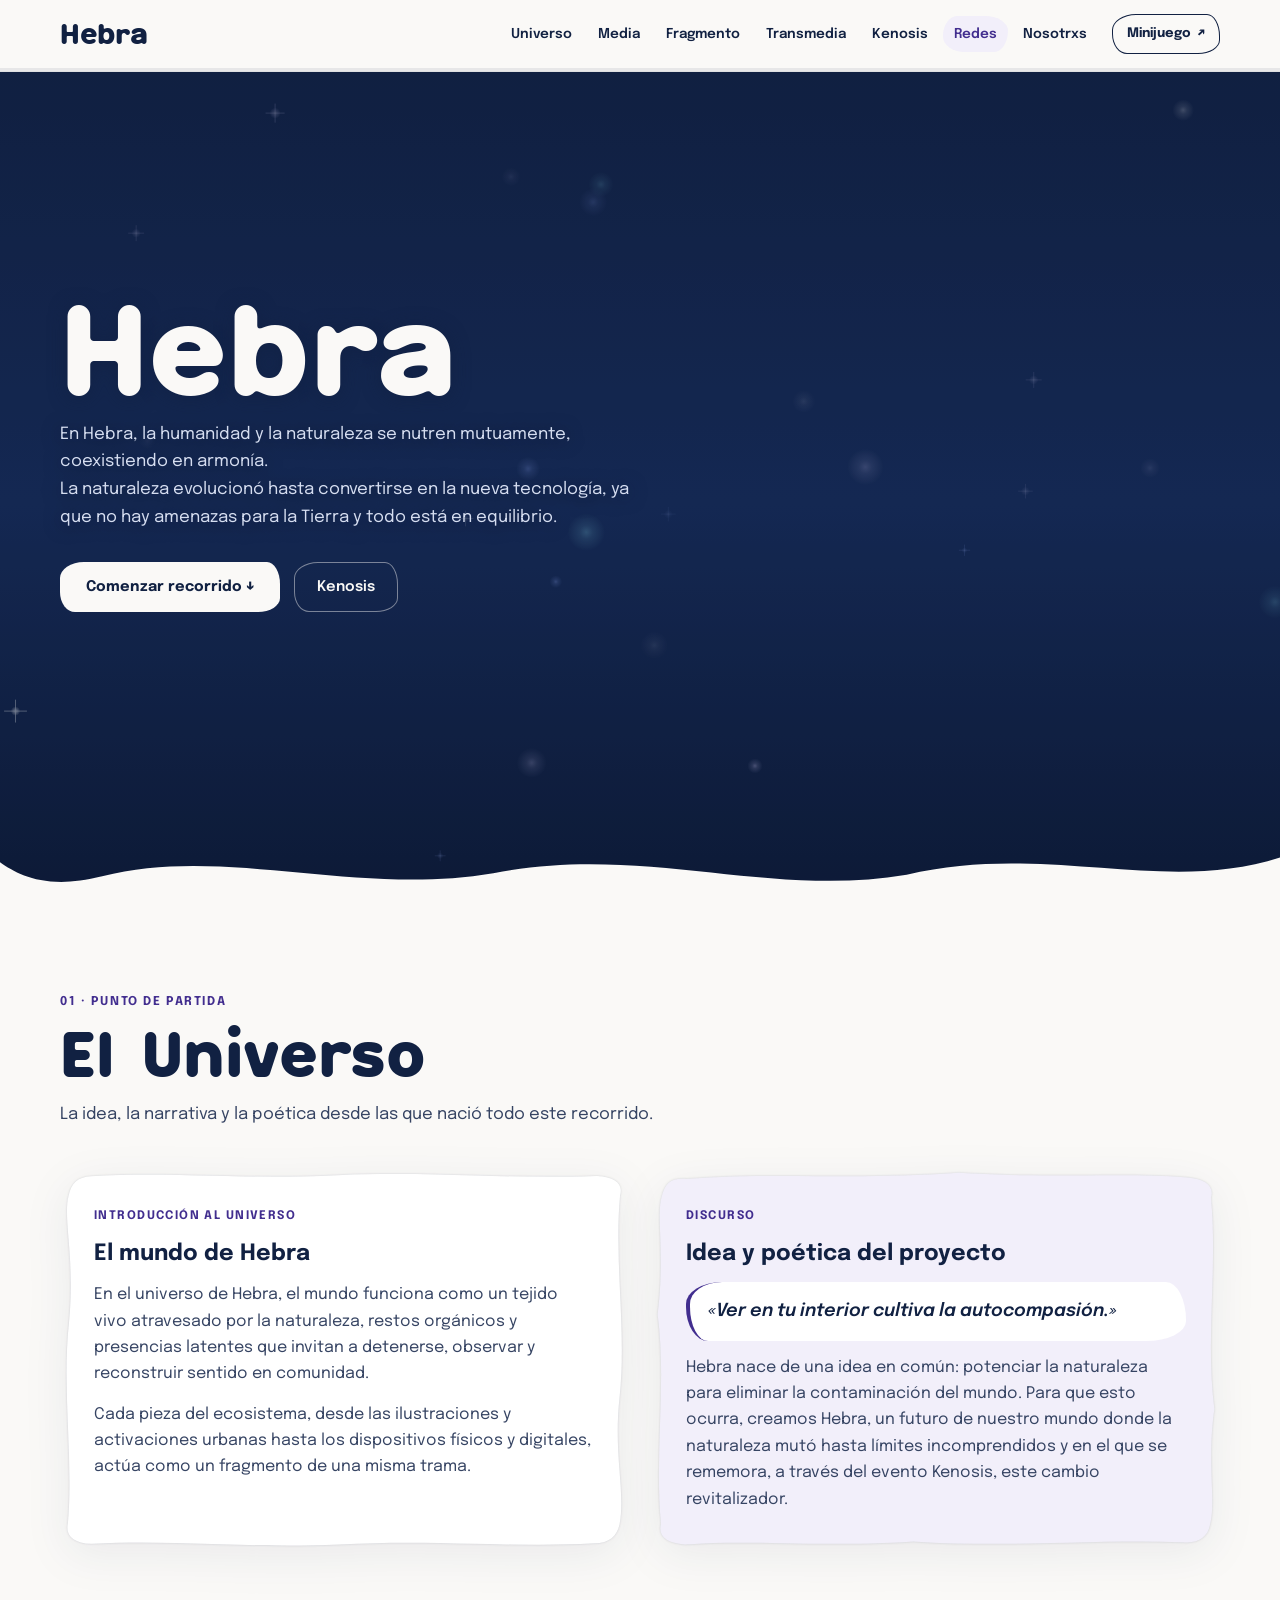
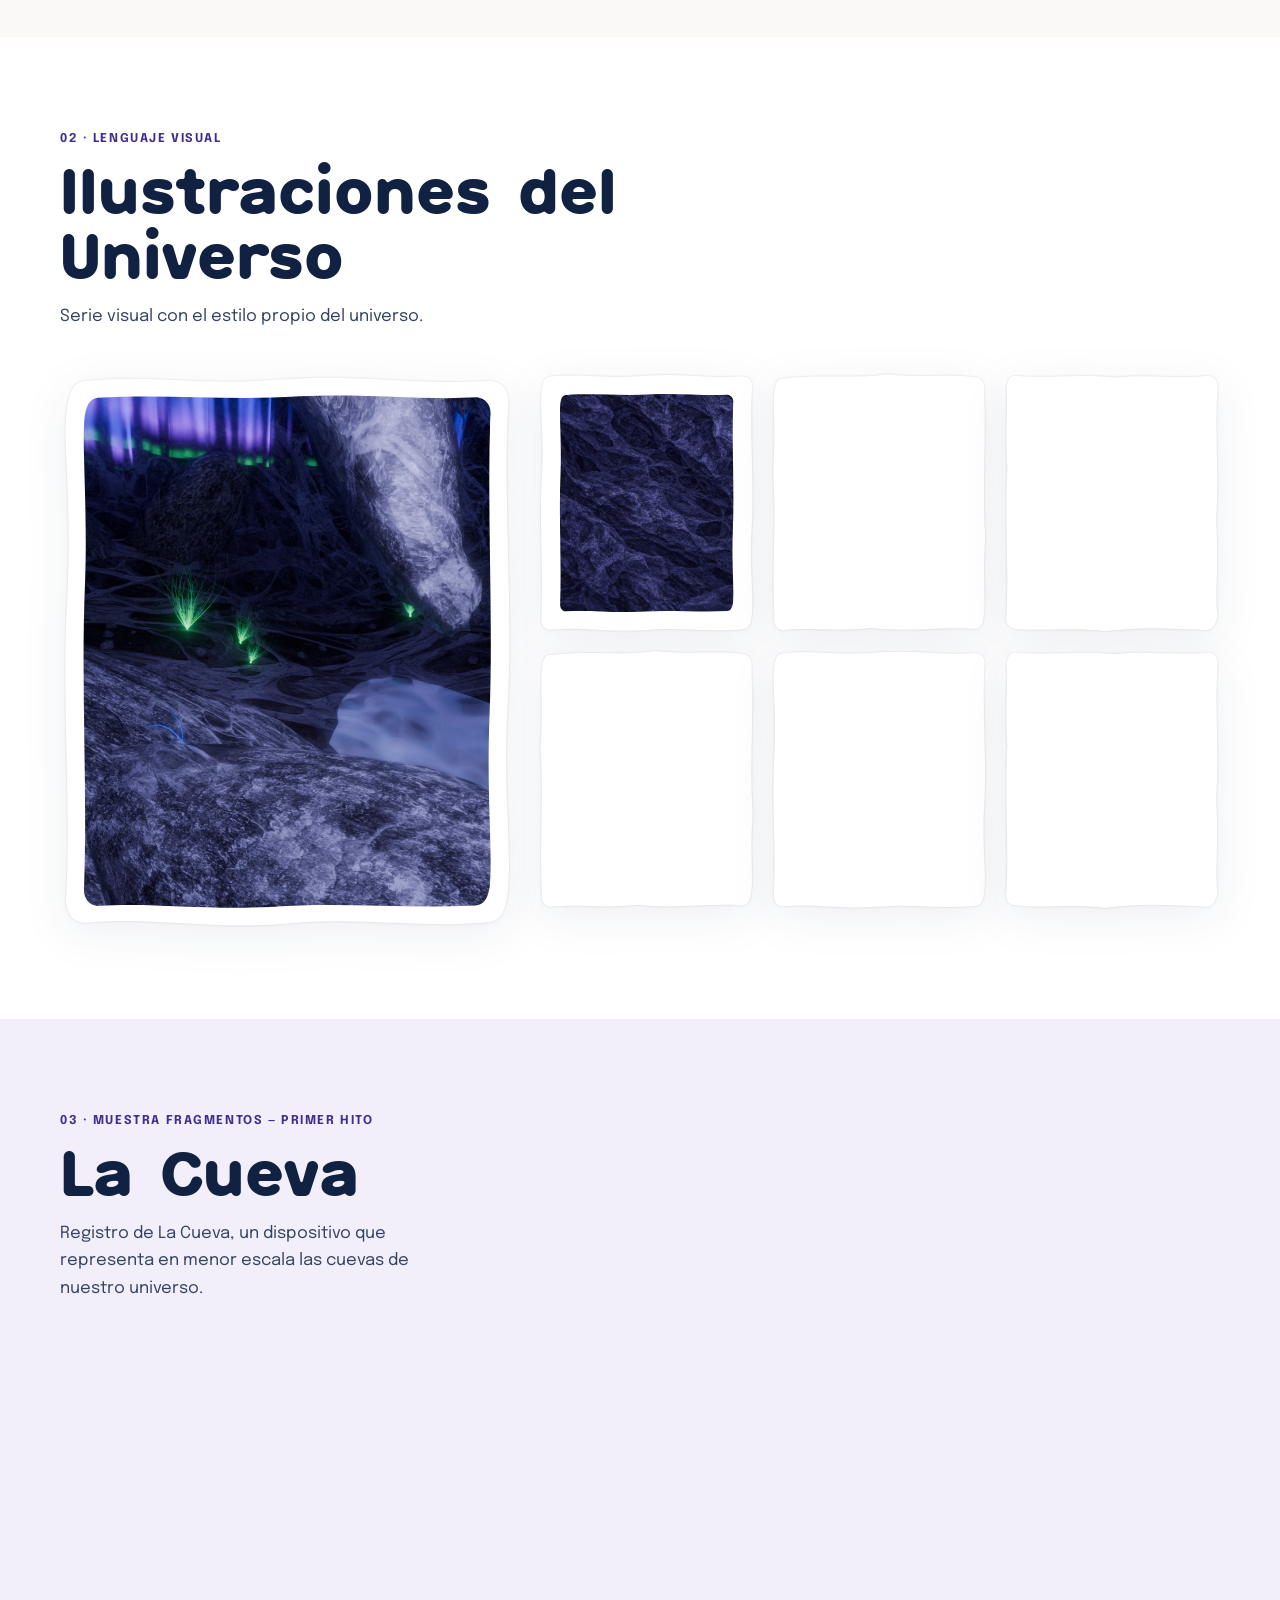
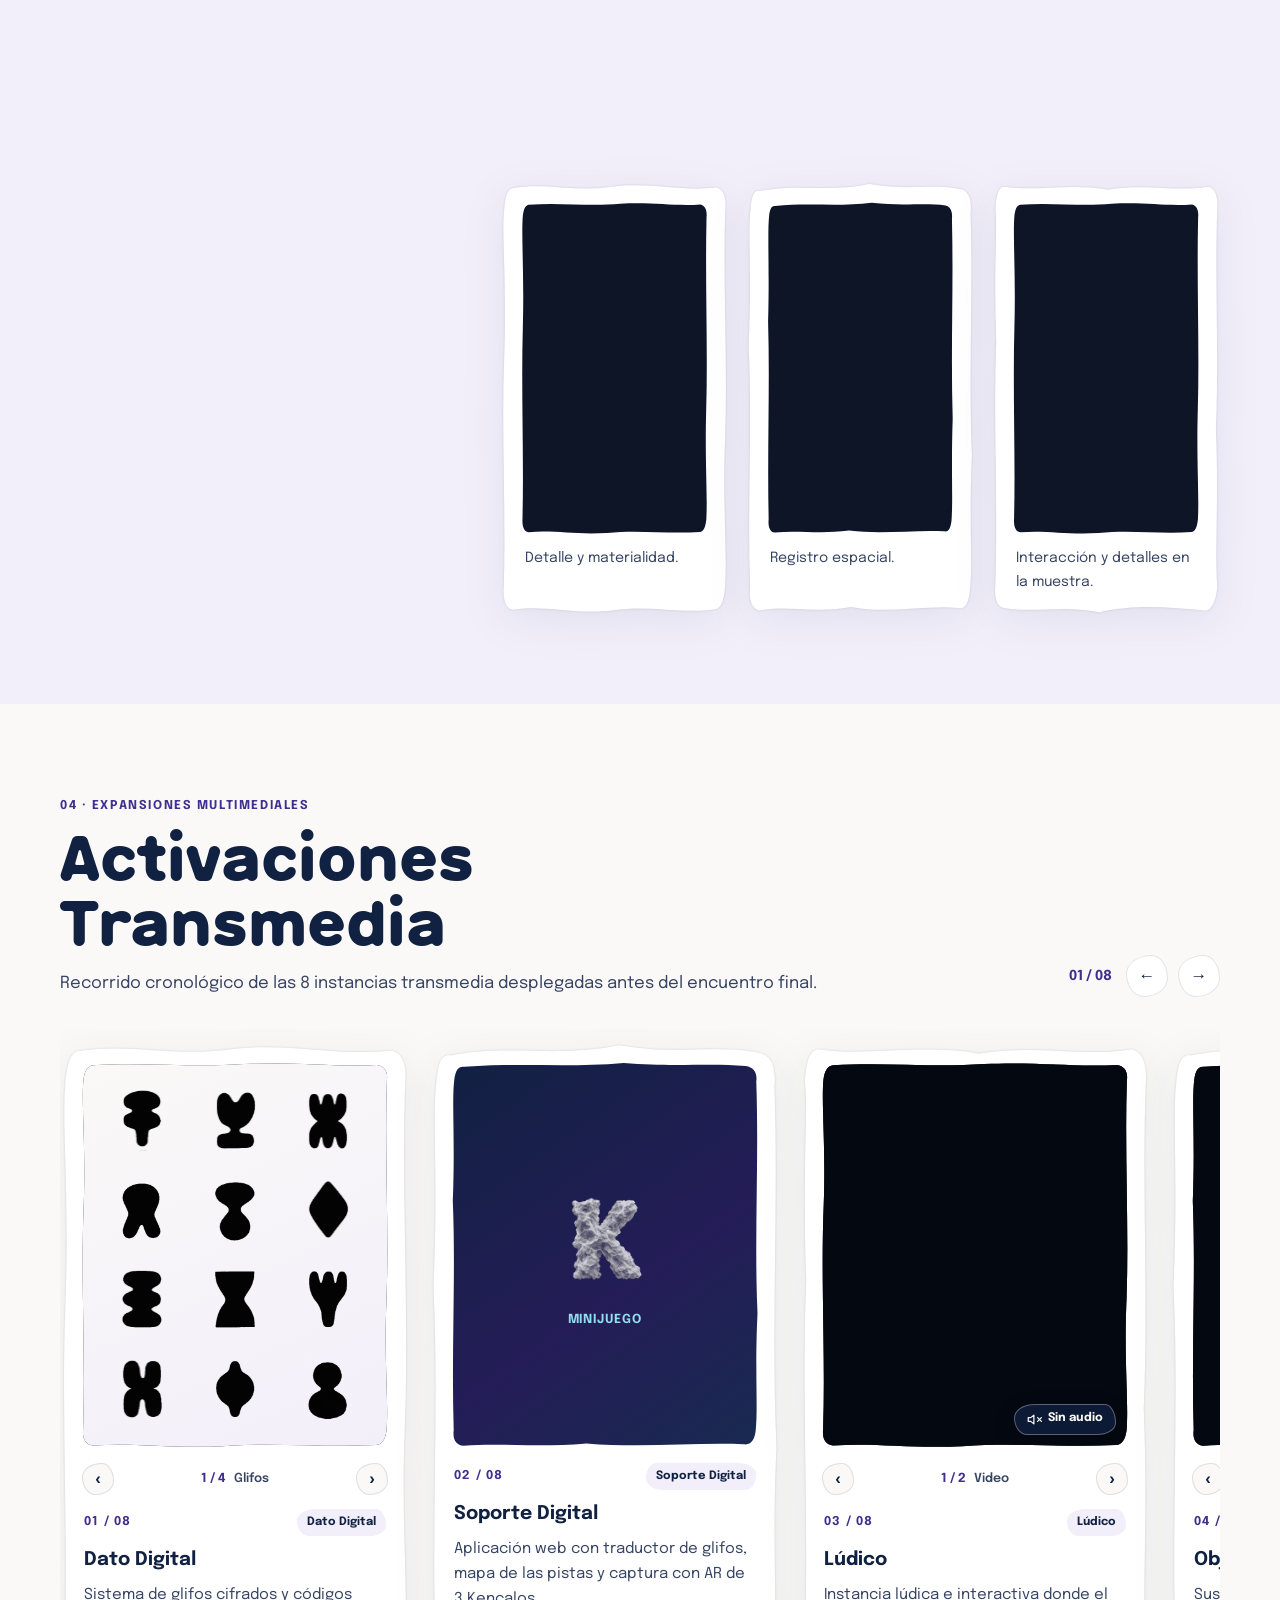
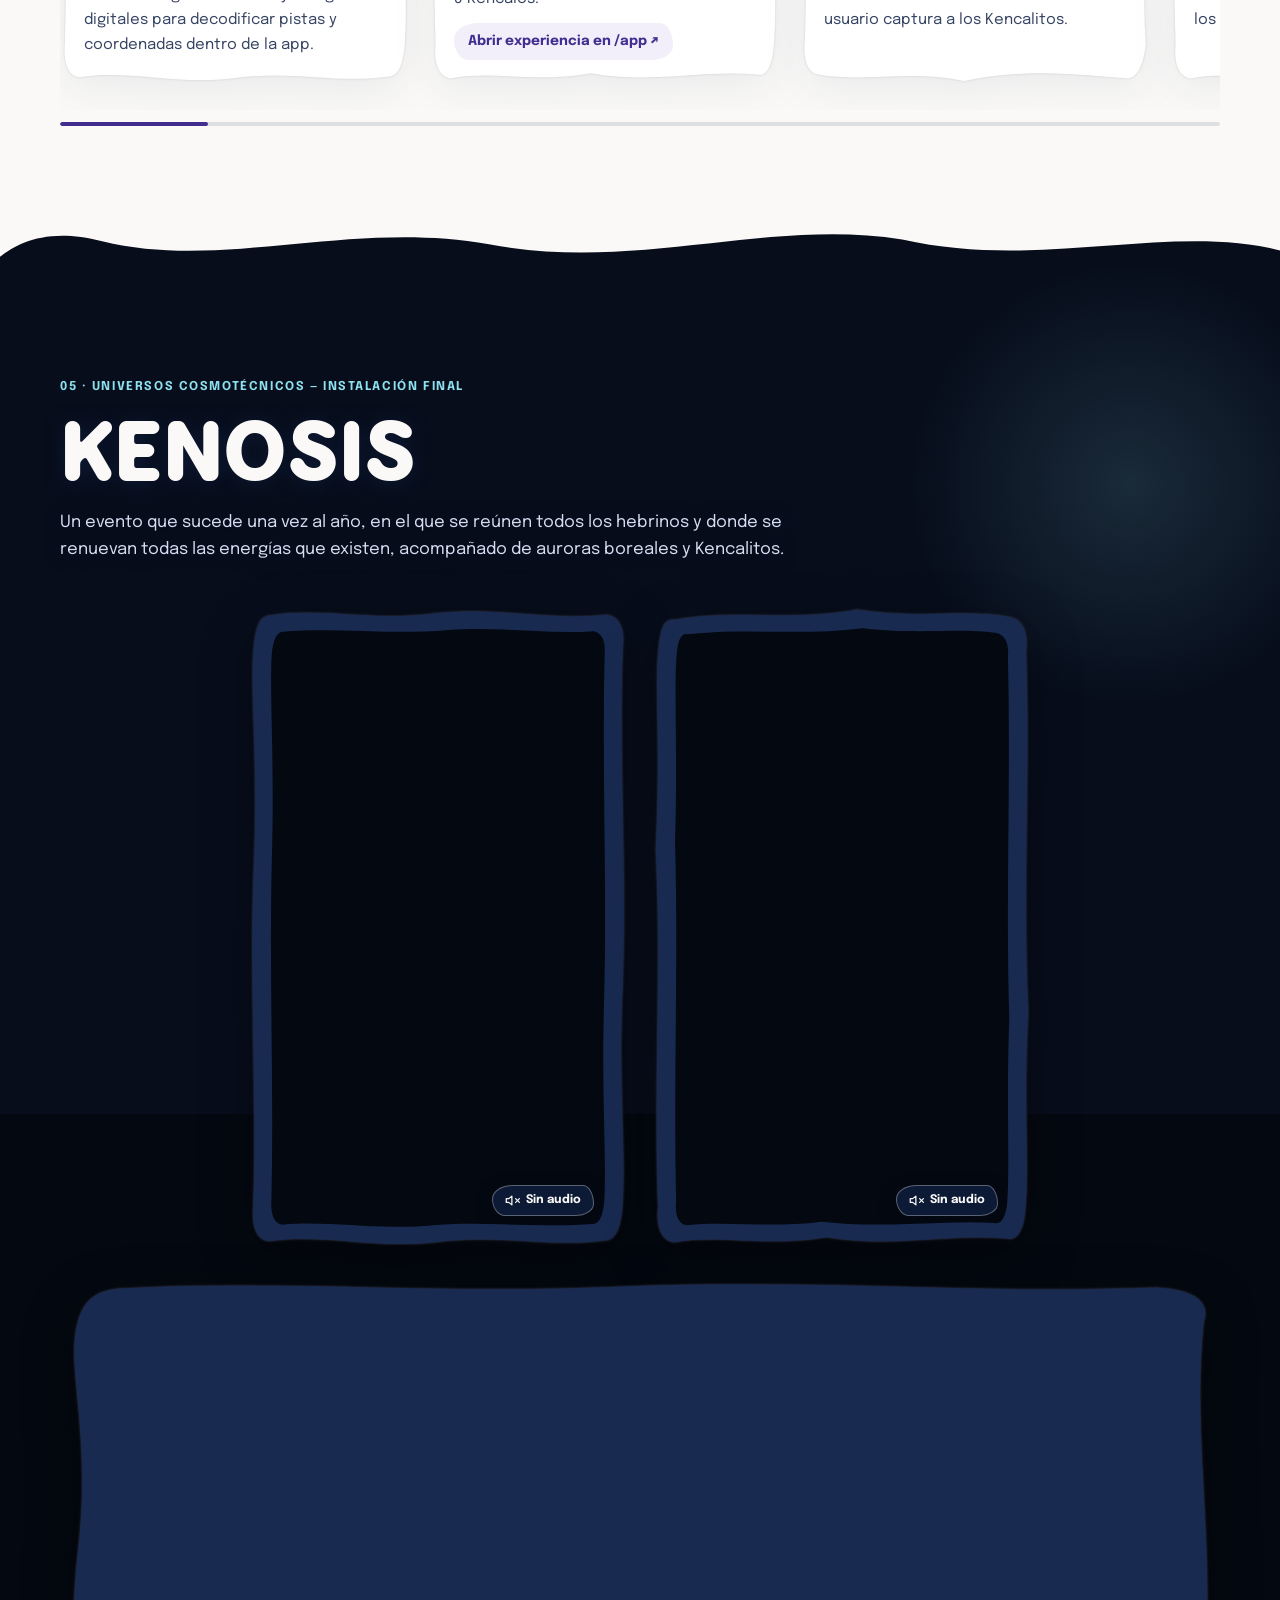
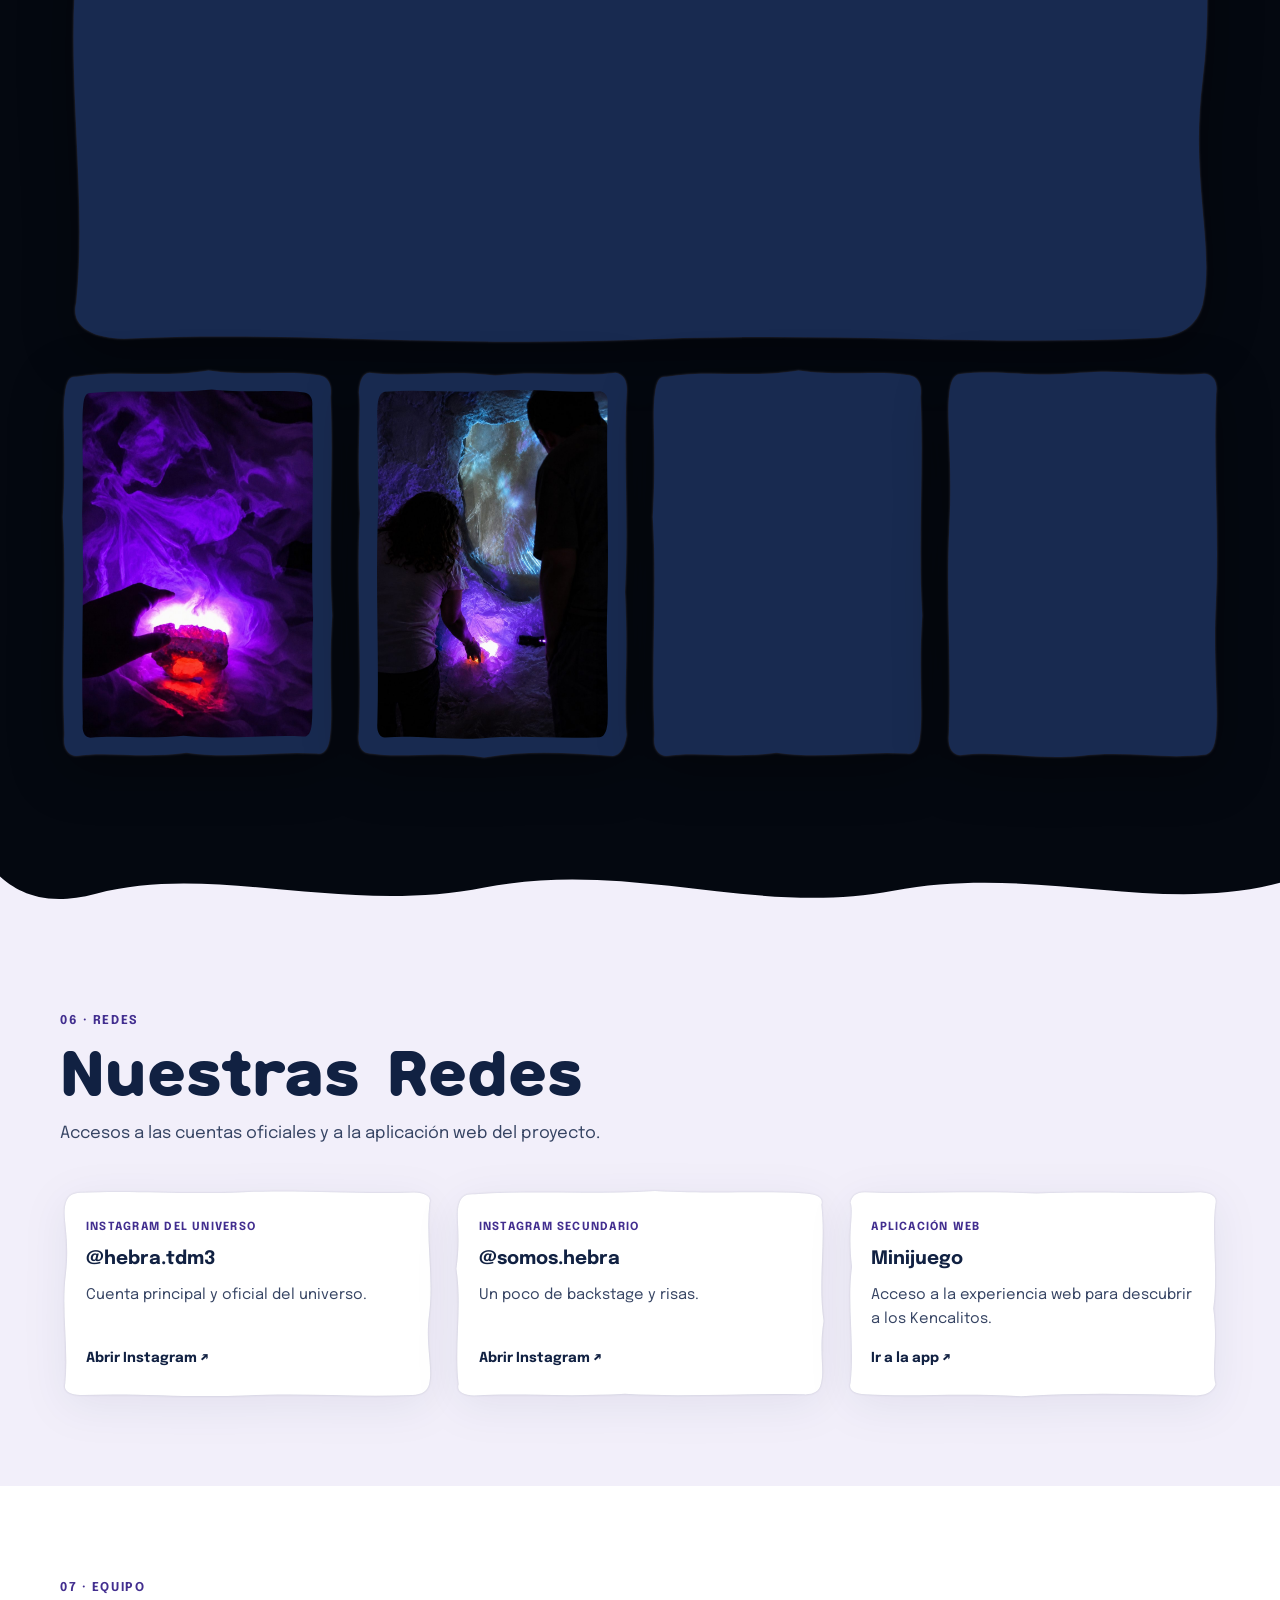
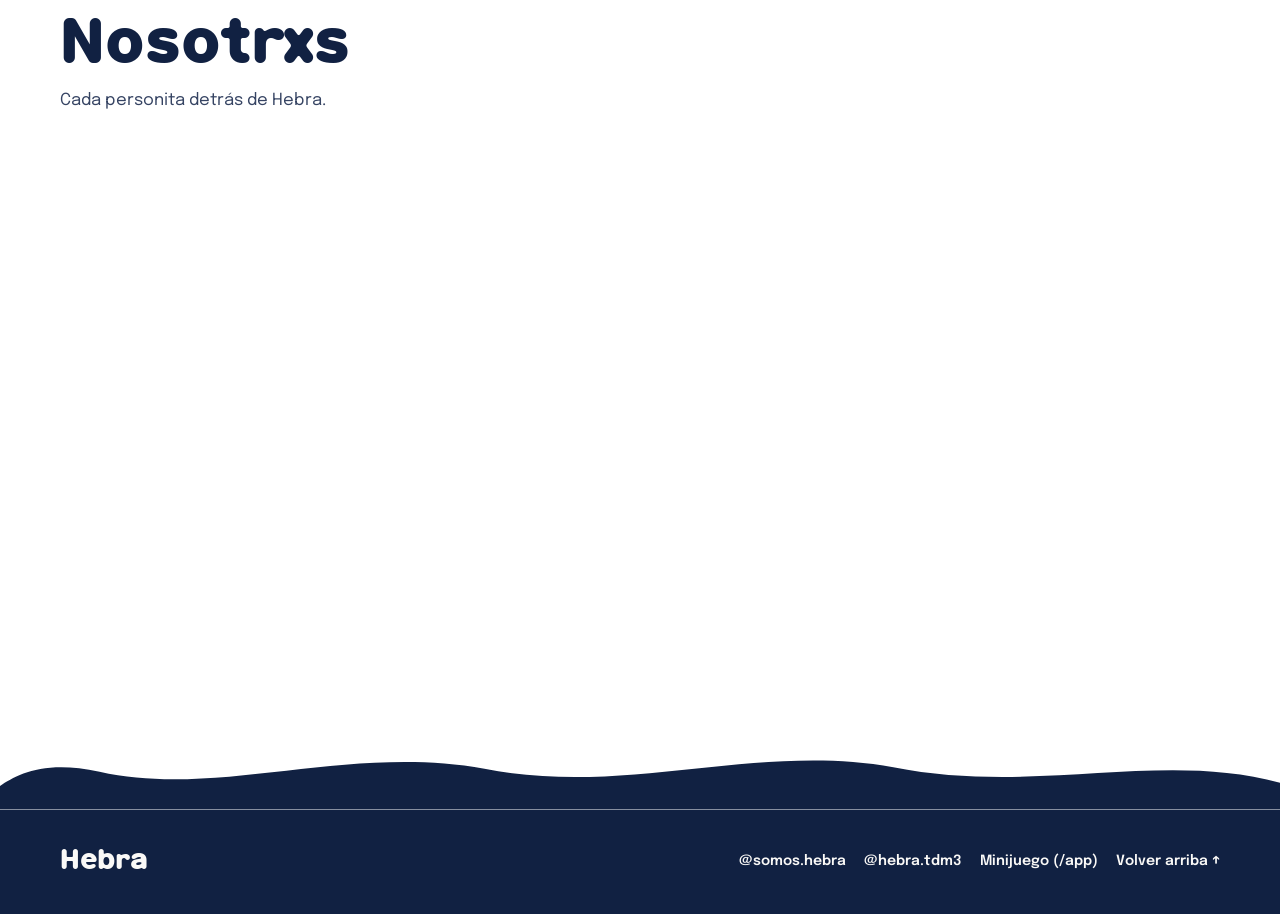
==== commit 11433b78: "V4" ====
--- a/index.html
+++ b/index.html
@@ -31,7 +31,7 @@
     href="https://fonts.googleapis.com/css2?family=Epilogue:ital,wght@0,400;0,500;0,600;0,700;1,400;1,600&display=swap">
   <link
     href="https://fonts.googleapis.com/css2?family=Epilogue:ital,wght@0,400;0,500;0,600;0,700;1,400;1,600&display=swap"
-  rel="stylesheet" media="print" onload="this.media='all'">
+    rel="stylesheet" media="print" onload="this.media='all'">
   <noscript>
     <link
       href="https://fonts.googleapis.com/css2?family=Epilogue:ital,wght@0,400;0,500;0,600;0,700;1,400;1,600&display=swap"
@@ -135,11 +135,11 @@
           </svg>
         </div>
         <div class="band-bg-clip">
-            <video id="hebra-bg-video" class="band-bg-video" muted loop playsinline preload="none">
-              <source data-src="./media/bg-animacion.mp4" type="video/mp4">
-            </video>
-            <div class="band-bg-scrim"></div>
-            <canvas id="hero-spores-canvas" class="hero-spores-canvas" aria-hidden="true"></canvas>
+          <video id="hebra-bg-video" class="band-bg-video" muted loop playsinline preload="none">
+            <source data-src="./media/bg-animacion.mp4" type="video/mp4">
+          </video>
+          <div class="band-bg-scrim"></div>
+          <canvas id="hero-spores-canvas" class="hero-spores-canvas" aria-hidden="true"></canvas>
         </div>
       </div>
 
@@ -305,9 +305,9 @@
             <div class="fragmentos-row-top">
               <figure class="media-card media-card--light reveal-on-scroll">
                 <div class="media-slot media-slot--reel media-slot--filled">
-                    <video class="loop-content-video" muted loop playsinline preload="none">
-                      <source data-src="./media/Fragmento/video_dispositivo.mp4" type="video/mp4">
-                    </video>
+                  <video class="loop-content-video" muted loop playsinline preload="none">
+                    <source data-src="./media/Fragmento/video_dispositivo.mp4" type="video/mp4">
+                  </video>
                 </div>
                 <figcaption class="media-caption">Registro en video del dispositivo en la muestra Fragmentos.
                 </figcaption>
@@ -316,7 +316,7 @@
               <figure class="media-card media-card--light reveal-on-scroll">
                 <div class="media-slot media-slot--reel media-slot--filled">
                   <img src="./media/Fragmento/IMG_20260706_155355_1.jpg"
-                  alt="Dispositivo completo en la muestra Fragmentos" loading="lazy" decoding="async">
+                    alt="Dispositivo completo en la muestra Fragmentos" loading="lazy" decoding="async">
                 </div>
                 <figcaption class="media-caption">Vista del dispositivo en Fragmentos.</figcaption>
               </figure>
@@ -326,7 +326,7 @@
               <figure class="media-card media-card--light reveal-on-scroll">
                 <div class="media-slot media-slot--reel media-slot--filled">
                   <img src="./media/Fragmento/IMG_20260706_155408.jpg" alt="Detalle material del dispositivo Fragmentos"
-                  loading="lazy" decoding="async">
+                    loading="lazy" decoding="async">
                 </div>
                 <figcaption class="media-caption">Detalle y materialidad.</figcaption>
               </figure>
@@ -334,7 +334,7 @@
               <figure class="media-card media-card--light reveal-on-scroll">
                 <div class="media-slot media-slot--reel media-slot--filled">
                   <img src="./media/Fragmento/IMG_20260706_155439.jpg"
-                  alt="Registro del dispositivo en la muestra Fragmentos" loading="lazy" decoding="async">
+                    alt="Registro del dispositivo en la muestra Fragmentos" loading="lazy" decoding="async">
                 </div>
                 <figcaption class="media-caption">Registro espacial.</figcaption>
               </figure>
@@ -342,7 +342,7 @@
               <figure class="media-card media-card--light reveal-on-scroll">
                 <div class="media-slot media-slot--reel media-slot--filled">
                   <img src="./media/Fragmento/IMG_20260706_155508.jpg" alt="Interacción y detalles en Fragmentos"
-                  loading="lazy" decoding="async">
+                    loading="lazy" decoding="async">
                 </div>
                 <figcaption class="media-caption">Interacción y detalles en la muestra.</figcaption>
               </figure>
@@ -396,21 +396,21 @@
                 </div>
               </div>
               <div class="card-media-slide" data-label="Gato Gota">
-                    class="loop-content-video" muted loop playsinline preload="none">
-                  <source data-src="./media/Transmedia/1-%20DatoDigital(glifos)/Copia%20de%20gatogota_codigo.mp4"
-                    type="video/mp4">
+                class="loop-content-video" muted loop playsinline preload="none">
+                <source data-src="./media/Transmedia/1-%20DatoDigital(glifos)/Copia%20de%20gatogota_codigo.mp4"
+                  type="video/mp4">
                 </video>
               </div>
               <div class="card-media-slide" data-label="Pulpito">
-                    class="loop-content-video" muted loop playsinline preload="none">
-                  <source data-src="./media/Transmedia/1-%20DatoDigital(glifos)/Copia%20de%20pulpito_codigo.mp4"
-                    type="video/mp4">
+                class="loop-content-video" muted loop playsinline preload="none">
+                <source data-src="./media/Transmedia/1-%20DatoDigital(glifos)/Copia%20de%20pulpito_codigo.mp4"
+                  type="video/mp4">
                 </video>
               </div>
               <div class="card-media-slide" data-label="Rino">
-                    class="loop-content-video" muted loop playsinline preload="none">
-                  <source data-src="./media/Transmedia/1-%20DatoDigital(glifos)/Copia%20de%20rino_codigo.mp4"
-                    type="video/mp4">
+                class="loop-content-video" muted loop playsinline preload="none">
+                <source data-src="./media/Transmedia/1-%20DatoDigital(glifos)/Copia%20de%20rino_codigo.mp4"
+                  type="video/mp4">
                 </video>
               </div>
             </div>
@@ -440,7 +440,7 @@
             <a href="./app/" class="media-slot media-slot--transmedia media-slot--app-cover"
               aria-label="Abrir Minijuego en /app">
               <img src="./media/faviconK.png" alt="Ícono Kencalo — Soporte Digital Web" class="app-cover-emblem"
-              loading="lazy" decoding="async">
+                loading="lazy" decoding="async">
               <span>Minijuego</span>
             </a>
             <div class="transmedia-body">
@@ -460,13 +460,13 @@
           <article class="transmedia-card" data-step-index="2" data-media-gallery>
             <div class="media-slot media-slot--transmedia media-slot--filled">
               <div class="card-media-slide is-active" data-label="Video">
-                  <video class="loop-content-video" muted loop playsinline preload="none">
-                    <source data-src="./media/Transmedia/3-%20Ludico/1.mp4" type="video/mp4">
-                  </video>
+                <video class="loop-content-video" muted loop playsinline preload="none">
+                  <source data-src="./media/Transmedia/3-%20Ludico/1.mp4" type="video/mp4">
+                </video>
               </div>
               <div class="card-media-slide" data-label="Foto">
                 <img src="./media/Transmedia/3-%20Ludico/2.jpg" alt="Activación Lúdico — Registro fotográfico"
-                loading="lazy" decoding="async">
+                  loading="lazy" decoding="async">
               </div>
             </div>
             <div class="card-media-controls">
@@ -491,9 +491,9 @@
           <article class="transmedia-card" data-step-index="3" data-media-gallery>
             <div class="media-slot media-slot--transmedia media-slot--filled">
               <div class="card-media-slide is-active" data-label="Video">
-                  <video class="loop-content-video" muted loop playsinline preload="none">
-                    <source data-src="./media/Transmedia/4-%20Objeto/1.mp4" type="video/mp4">
-                  </video>
+                <video class="loop-content-video" muted loop playsinline preload="none">
+                  <source data-src="./media/Transmedia/4-%20Objeto/1.mp4" type="video/mp4">
+                </video>
               </div>
               <div class="card-media-slide" data-label="Foto 1">
                 <img src="./media/Transmedia/4-%20Objeto/2.jpg" alt="Activación Objeto — Foto 1" loading="lazy"
@@ -531,15 +531,15 @@
             <div class="media-slot media-slot--transmedia media-slot--filled">
               <div class="card-media-slide is-active" data-label="Foto 1">
                 <img src="./media/Transmedia/5-%20Grafica/WhatsApp%20Image%202026-10-29%20at%2010.31.34%20PM.jpeg"
-                alt="Activación Gráfica — Registro 1" loading="lazy" decoding="async">
+                  alt="Activación Gráfica — Registro 1" loading="lazy" decoding="async">
               </div>
               <div class="card-media-slide" data-label="Foto 2">
                 <img src="./media/Transmedia/5-%20Grafica/WhatsApp%20Image%202026-10-29%20at%2010.31.34%20PM%20(1).jpeg"
-                alt="Activación Gráfica — Registro 2" loading="lazy" decoding="async">
+                  alt="Activación Gráfica — Registro 2" loading="lazy" decoding="async">
               </div>
               <div class="card-media-slide" data-label="Foto 3">
                 <img src="./media/Transmedia/5-%20Grafica/WhatsApp%20Image%202026-10-29%20at%2010.31.38%20PM.jpeg"
-                alt="Activación Gráfica — Registro 3" loading="lazy" decoding="async">
+                  alt="Activación Gráfica — Registro 3" loading="lazy" decoding="async">
               </div>
             </div>
             <div class="card-media-controls">
@@ -565,19 +565,19 @@
             <div class="media-slot media-slot--transmedia media-slot--filled">
               <div class="card-media-slide is-active" data-label="Foto 1">
                 <img src="./media/Transmedia/6-%20Indumentaria/Copia%20de%201794506584009.jpg"
-                alt="Activación Indumentaria — Foto 1" loading="lazy" decoding="async">
+                  alt="Activación Indumentaria — Foto 1" loading="lazy" decoding="async">
               </div>
               <div class="card-media-slide" data-label="Foto 2">
                 <img src="./media/Transmedia/6-%20Indumentaria/Copia%20de%20IMG_20261112_150556.jpg"
-                alt="Activación Indumentaria — Foto 2" loading="lazy" decoding="async">
+                  alt="Activación Indumentaria — Foto 2" loading="lazy" decoding="async">
               </div>
               <div class="card-media-slide" data-label="Foto 3">
                 <img src="./media/Transmedia/6-%20Indumentaria/Copia%20de%20IMG_20261112_150619.jpg"
-                alt="Activación Indumentaria — Foto 3" loading="lazy" decoding="async">
+                  alt="Activación Indumentaria — Foto 3" loading="lazy" decoding="async">
               </div>
               <div class="card-media-slide" data-label="Foto 4">
                 <img src="./media/Transmedia/6-%20Indumentaria/Copia%20de%20IMG_20261112_151011.jpg"
-                alt="Activación Indumentaria — Foto 4" loading="lazy" decoding="async">
+                  alt="Activación Indumentaria — Foto 4" loading="lazy" decoding="async">
               </div>
             </div>
             <div class="card-media-controls">
@@ -602,26 +602,26 @@
           <article class="transmedia-card" data-step-index="6" data-media-gallery>
             <div class="media-slot media-slot--transmedia media-slot--filled">
               <div class="card-media-slide is-active" data-label="Video 1">
-                  <video class="loop-content-video" muted loop playsinline preload="none">
-                    <source data-src="./media/Transmedia/7-%20Performance/1.mp4" type="video/mp4">
-                  </video>
+                <video class="loop-content-video" muted loop playsinline preload="none">
+                  <source data-src="./media/Transmedia/7-%20Performance/1.mp4" type="video/mp4">
+                </video>
               </div>
               <div class="card-media-slide" data-label="Video 2">
-                  <video class="loop-content-video" muted loop playsinline preload="none">
-                    <source data-src="./media/Transmedia/7-%20Performance/2.mp4" type="video/mp4">
-                  </video>
+                <video class="loop-content-video" muted loop playsinline preload="none">
+                  <source data-src="./media/Transmedia/7-%20Performance/2.mp4" type="video/mp4">
+                </video>
               </div>
               <div class="card-media-slide" data-label="Foto 1">
                 <img src="./media/Transmedia/7-%20Performance/20261110_205017.jpg" alt="Activación Performance — Foto 1"
-                loading="lazy" decoding="async">
+                  loading="lazy" decoding="async">
               </div>
               <div class="card-media-slide" data-label="Foto 2">
                 <img src="./media/Transmedia/7-%20Performance/20261110_212450.jpg" alt="Activación Performance — Foto 2"
-                loading="lazy" decoding="async">
+                  loading="lazy" decoding="async">
               </div>
               <div class="card-media-slide" data-label="Foto 3">
                 <img src="./media/Transmedia/7-%20Performance/20261110_212628.jpg" alt="Activación Performance — Foto 3"
-                loading="lazy" decoding="async">
+                  loading="lazy" decoding="async">
               </div>
             </div>
             <div class="card-media-controls">
@@ -647,11 +647,11 @@
             <div class="media-slot media-slot--transmedia media-slot--filled">
               <div class="card-media-slide is-active" data-label="Registro 1">
                 <img src="./media/Transmedia/8-%20Espacio%20Urbano/IMG-20261111-WA0014.jpg"
-                alt="Activación en Espacio Urbano — Registro 1" loading="lazy" decoding="async">
+                  alt="Activación en Espacio Urbano — Registro 1" loading="lazy" decoding="async">
               </div>
               <div class="card-media-slide" data-label="Registro 2">
                 <img src="./media/Transmedia/8-%20Espacio%20Urbano/IMG-20261111-WA0017.jpg"
-                alt="Activación en Espacio Urbano — Registro 2" loading="lazy" decoding="async">
+                  alt="Activación en Espacio Urbano — Registro 2" loading="lazy" decoding="async">
               </div>
             </div>
             <div class="card-media-controls">
@@ -693,11 +693,11 @@
       <!-- Animación de fondo en loop para la banda oscura de Kenosis -->
       <div class="climax-bg-sticky-track" aria-hidden="true">
         <div class="climax-bg-sticky-viewport">
-            <video id="kenosis-bg-video" class="band-bg-video" muted loop playsinline preload="none">
-              <source data-src="./media/bg-animacion.mp4" type="video/mp4">
-            </video>
-            <div class="band-bg-scrim band-bg-scrim--climax"></div>
-            <canvas id="kenosis-spores-canvas" class="kenosis-spores-canvas" aria-hidden="true"></canvas>
+          <video id="kenosis-bg-video" class="band-bg-video" muted loop playsinline preload="none">
+            <source data-src="./media/bg-animacion.mp4" type="video/mp4">
+          </video>
+          <div class="band-bg-scrim band-bg-scrim--climax"></div>
+          <canvas id="kenosis-spores-canvas" class="kenosis-spores-canvas" aria-hidden="true"></canvas>
         </div>
       </div>
 
@@ -718,17 +718,17 @@
         <div class="kenosis-videos-grid">
           <figure class="media-card media-card--dark reveal-on-scroll">
             <div class="media-slot media-slot--reel media-slot--dark media-slot--filled">
-                <video class="loop-content-video" muted loop playsinline preload="none">
-                  <source data-src="./media/Kenosis/1.mp4" type="video/mp4">
-                </video>
+              <video class="loop-content-video" muted loop playsinline preload="none">
+                <source data-src="./media/Kenosis/1.mp4" type="video/mp4">
+              </video>
             </div>
           </figure>
 
           <figure class="media-card media-card--dark reveal-on-scroll">
             <div class="media-slot media-slot--reel media-slot--dark media-slot--filled">
-                <video class="loop-content-video" muted loop playsinline preload="none">
-                  <source data-src="./media/Kenosis/2.mp4" type="video/mp4">
-                </video>
+              <video class="loop-content-video" muted loop playsinline preload="none">
+                <source data-src="./media/Kenosis/2.mp4" type="video/mp4">
+              </video>
             </div>
           </figure>
         </div>
@@ -834,94 +834,260 @@
         </header>
 
         <div class="team-grid">
-          <article class="team-card reveal-on-scroll">
+          <article class="team-card reveal-on-scroll" role="button" tabindex="0" aria-haspopup="dialog">
             <div class="team-avatar">
               <img src="./media/team/Facundo.png" alt="Cristóbal Facundo" loading="lazy" decoding="async">
             </div>
             <h3>Cristobal Facundo</h3>
             <span class="team-role-pill">Producción</span>
-            <p>Breve detalle de tareas y participación en el proyecto.</p>
-          </article>
-
-          <article class="team-card reveal-on-scroll">
+            <span class="team-more-cue" aria-hidden="true">Ver aporte →</span>
+            <p>Me encargué de la gestión y la producción operativa de Kenosis y las expansiones transmedia, liderando
+              cada etapa del proceso desde su planificación inicial hasta el montaje final.
+              <br>
+              Mi trabajo consistió en coordinar a los diferentes roles para poner en marcha las primeras instancias,
+              asegurando que todos los requerimientos estuvieran cubiertos. En paralelo, analicé presupuestos y definí
+              las variables para recaudar fondos y afrontar los gastos necesarios.
+              <br>
+              También llevé a cabo la búsqueda y negociación con proveedores para la compra de todos los materiales,
+              gestionando posteriormente la logística y el desarrollo de las expansiones y la instalación final.
+            </p>
+          </article>
+
+          <article class="team-card reveal-on-scroll" role="button" tabindex="0" aria-haspopup="dialog">
             <div class="team-avatar">
               <img src="./media/team/Alma.png" alt="Hardcastle Alma" loading="lazy" decoding="async">
             </div>
             <h3>Hardcastle Alma</h3>
             <span class="team-role-pill">Sonido</span>
-            <p>Breve detalle de tareas y participación en el proyecto.</p>
-          </article>
-
-          <article class="team-card reveal-on-scroll">
+            <span class="team-more-cue" aria-hidden="true">Ver aporte →</span>
+            <p>Tratamiento integral del diseño y la producción sonora del proyecto, abarcando la búsqueda, creación y
+              edición de recursos auditivos en Adobe Audition 2022. Ejecución de pruebas previas y simulaciones de
+              escucha para prever el comportamiento sonoro y obtener referencias de cómo se escucharía el resultado
+              final. Realización de ajustes técnicos y correcciones, adaptando el material sonoro tanto a los
+              requerimientos de la instalación como a las experiencias transmedia.</p>
+          </article>
+
+          <article class="team-card reveal-on-scroll" role="button" tabindex="0" aria-haspopup="dialog">
             <div class="team-avatar">
               <img src="./media/team/Abril.png" alt="Herrera Abril" loading="lazy" decoding="async">
             </div>
             <h3>Herrera Abril</h3>
             <span class="team-role-pill">Diseño</span>
-            <p>Breve detalle de tareas y participación en el proyecto.</p>
-          </article>
-
-          <article class="team-card reveal-on-scroll">
+            <span class="team-more-cue" aria-hidden="true">Ver aporte →</span>
+            <p>Me encargué de desarrollar la identidad visual del proyecto y la web. Además, fui la responsable de la
+              expansión transmedia gráfica, mezclando las impresiones con materialidades de nuestro universo.</p>
+          </article>
+
+          <article class="team-card reveal-on-scroll" role="button" tabindex="0" aria-haspopup="dialog">
             <div class="team-avatar">
               <img src="./media/team/fran.jpeg" alt="Lanciotti Franco" loading="lazy" decoding="async">
             </div>
             <h3>Lanciotti Franco</h3>
             <span class="team-role-pill">Arquitectura de sistemas</span>
-            <p>Breve detalle de tareas y participación en el proyecto.</p>
-          </article>
-
-          <article class="team-card reveal-on-scroll">
+            <span class="team-more-cue" aria-hidden="true">Ver aporte →</span>
+            <p>Mi participación se resume en dos áreas: el montaje del espacio físico y la arquitectura web del proyecto
+              con la expansión de realidad virtual.
+              <br>
+              En cuanto a la dimensión espacial de la obra, estuve a cargo de materializar la cabina desmontable.
+              Resolví la estructura ensamblando listones
+              de madera de pino y fui el encargado del montaje de 2 × 2 × 2,20 metros en
+              la exposición.
+              <br>
+              Por otro lado, en el plano digital, desarrollé la aplicación de realidad
+              aumentada. Programé la experiencia de recolección directamente en el navegador utilizando Three.js y
+              MindAR.js. Para
+              complementar, implementé Firebase Cloud Firestore para gestionar la base
+              de datos en tiempo real y llevar un registro de las capturas del público.
+            </p>
+          </article>
+
+          <article class="team-card reveal-on-scroll" role="button" tabindex="0" aria-haspopup="dialog">
             <div class="team-avatar">
               <img src="./media/team/Juli.png" alt="Narváez Julieta" loading="lazy" decoding="async">
             </div>
             <h3>Narvaez Julieta</h3>
             <span class="team-role-pill">Escenografía</span>
-            <p>Breve detalle de tareas y participación en el proyecto.</p>
-          </article>
-
-          <article class="team-card reveal-on-scroll">
+            <span class="team-more-cue" aria-hidden="true">Ver aporte →</span>
+            <p>Durante el proyecto, trabajé en el área de escenografía, enfocándome principalmente en el revestimiento
+              de
+              las paredes y su continuo mantenimiento (con el fin de generar textura y un acabado rocoso), así como en
+              la construcción de los distintos elementos que componían la ambientación interior, como el suelo, la
+              extensión/superficie donde se ubicaban las piedras, y el recorte y la confección de la tela negra que
+              recubría la estructura.
+              Por otro lado, realicé algunas piezas de las activaciones transmedia, como la elaboración de indumentaria
+              (anillos y pulseras), la intervención del espacio urbano utilizando luces y distintos materiales, y los
+              objetos que simulaban lágrimas de abedul que se ubicaban en diferentes árboles de la ciudad.
+              <br>
+              Fue un proyecto que implicó mucho tiempo y compromiso, pero que me deja mucho aprendizaje, ya que nos
+              permitió desarrollar la capacidad de resolver problemas y buscar alternativas frente a las limitaciones
+              económicas y técnicas que se nos iban presentando. Fuimos buscando maneras de materializar nuestras ideas
+              con los recursos disponibles y pudimos lograrlo. También fue una gran experiencia en cuanto al trabajo en
+              equipo, ya que implicó aprender a organizarnos entre muchas personas, intercambiar opiniones y llegar a
+              acuerdos, algo que logramos llevar adelante de manera positiva.
+            </p>
+          </article>
+
+          <article class="team-card reveal-on-scroll" role="button" tabindex="0" aria-haspopup="dialog">
             <div class="team-avatar">
               <img src="./media/team/Alexia.png" alt="Roberts Alexia" loading="lazy" decoding="async">
             </div>
             <h3>Roberts Alexia</h3>
             <span class="team-role-pill">Software</span>
-            <p>Breve detalle de tareas y participación en el proyecto.</p>
-          </article>
-
-          <article class="team-card reveal-on-scroll">
+            <span class="team-more-cue" aria-hidden="true">Ver aporte →</span>
+            <p>Mi tarea fue la programación de los comportamientos visuales de la obra final y transmedia. Realicé un
+              sistema de nodos en TouchDesigner que articula el vínculo entre los disparadores físicos (dos piedras
+              sensorizadas vía Arduino), el seguimiento corporal de hasta dos personas (mediante cámara o Kinect) y la
+              respuesta visual y sonora en tiempo real. Mi trabajo se centró en traducir las reglas de los estados y
+              subestados en un comportamiento de visuales fluido, asegurando coherencia narrativa entre la presencia
+              material de las piedras y la respuesta luminosa de las criaturas energéticas.
+              <br>
+              Para la realización de Kinexia (VJ interactivo), ejecuté un ciclo de dos actos dentro de cuatro secuencias
+              rotativas. Estructuré que cada fluido proyectado siga la mano correspondiente, incremente la agitación y
+              turbulencia visual a medida que los haces se aproximan, detone el avance al tocarse brevemente y mantenga
+              el haz en espera momentánea cuando el sensor pierde una mano al juntarse las extremidades. También integré
+              la lógica de audio para sostener la música base de cada secuencia.
+            </p>
+          </article>
+
+          <article class="team-card reveal-on-scroll" role="button" tabindex="0" aria-haspopup="dialog">
             <div class="team-avatar">
               <img src="./media/team/Braian.png" alt="Sasso Braian" loading="lazy" decoding="async">
             </div>
             <h3>Sasso Braian</h3>
             <span class="team-role-pill">Redes</span>
-            <p>Breve detalle de tareas y participación en el proyecto.</p>
-          </article>
-
-          <article class="team-card reveal-on-scroll">
+            <span class="team-more-cue" aria-hidden="true">Ver aporte →</span>
+            <p>Me encargué de manejar las cuentas y desarrollar los posteos en redes sociales. También fui el
+              responsable de la
+              expansión de datos digitales, desarrollando un lenguaje único para nuestro universo.</p>
+          </article>
+
+          <article class="team-card reveal-on-scroll" role="button" tabindex="0" aria-haspopup="dialog">
             <div class="team-avatar">
               <img src="./media/team/Iara.png" alt="Sepúlveda Iara" loading="lazy" decoding="async">
             </div>
             <h3>Sepúlveda Iara</h3>
             <span class="team-role-pill">Hardware</span>
-            <p>Breve detalle de tareas y participación en el proyecto.</p>
-          </article>
-
-          <article class="team-card reveal-on-scroll">
+            <span class="team-more-cue" aria-hidden="true">Ver aporte →</span>
+            <p>Etapa 1 <br>
+              Primer Cuatrimestre: Prototipado de sensado capacitivo con agua <br>
+              En una primera instancia, a partir de una búsqueda personal por explorar interfaces orgánicas, me propuse
+              lograr que el simple gesto de tocar el agua disparara respuestas visuales y sonoras en tiempo real. Para
+              llevarlo a cabo, desarrollé desde cero un sensor casero de tipo capacitivo utilizando el agua como medio
+              conductor, buscando que la interacción naciera directamente del contacto con la piel humana.
+              <br>
+              El proceso implicó múltiples pruebas iterativas en protoboard junto con Arduino UNO, donde cada versión
+              iba resolviendo problemas concretos de la anterior. Por un lado, trabajé en el diseño y reemplazo de
+              distintos recipientes contenedores para garantizar que no hubiera filtraciones de agua que pudieran poner
+              en riesgo o quemar las tiras NeoPixel. Por otro lado, enfrenté el desafío de la calibración de umbrales:
+              al tratarse de un sistema capacitivo artesanal, su lectura resultaba muy sensible a las condiciones de
+              cada entorno (cambios de temperatura, humedad ambiental, acumulación de carga eléctrica e incluso
+              alteraciones en la conductividad por sustancias o perfumes presentes en el agua).
+              <br>
+              A pesar de esas variables y exigencias de ajuste fino en cada espacio, el desarrollo se concretó con
+              éxito: se logró estabilizar la lectura para que, al entrar la piel en contacto con el agua, el sistema
+              respondiera instantáneamente encendiendo las tiras NeoPixel y enviando señales hacia Unity para activar la
+              respuesta sonora y visual.
+              <br>
+              Mirá cómo fue evolucionando el prototipo en los checkpoints de abajo: vas a poder ver las primeras pruebas
+              en protoboard, los cambios de recipiente, los testeos de umbral y el sensor funcionando en vivo con luz y
+              sonido.
+              <span class="team-bio-links">
+                <a class="team-bio-link"
+                  href="https://drive.google.com/file/d/1O77OcOsKKX4TQaoNrJKKu4emTWFat9mD/view?usp=drive_link"
+                  target="_blank" rel="noopener noreferrer">Semana 1 ↗</a>
+                <a class="team-bio-link"
+                  href="https://drive.google.com/file/d/1CaNjaHW9CxjM2I21zmnFZSQpVvrr9Mp_/view?usp=drive_link"
+                  target="_blank" rel="noopener noreferrer">Semana 2 ↗</a>
+                <a class="team-bio-link"
+                  href="https://drive.google.com/file/d/1OXxfBvYHAMeqW60S5F0A7KQAARUQF-Qc/view?usp=drive_link"
+                  target="_blank" rel="noopener noreferrer">Semana 3 ↗</a>
+                <a class="team-bio-link"
+                  href="https://drive.google.com/drive/folders/1eRruPrgTI-wlTxScdOa7iW3vzbLYz4_X?usp=sharing"
+                  target="_blank" rel="noopener noreferrer">Semana 4 ↗</a>
+                <a class="team-bio-link"
+                  href="https://drive.google.com/drive/folders/1nkt6Z_YvAOca-AfztHIDZh_ZzsHtx62f?usp=sharing"
+                  target="_blank" rel="noopener noreferrer">Semana 5 ↗</a>
+                <a class="team-bio-link"
+                  href="https://drive.google.com/drive/folders/19CZvb9O6bAzFANw82akVnf3U8jeGTlNq?usp=sharing"
+                  target="_blank" rel="noopener noreferrer">Semana 6 ↗</a>
+              </span>
+              <br>
+              Etapa 2 <br>
+              Segundo Cuatrimestre: Sensado electromagnético, NeoPixel e integración en TouchDesigner <br>
+              En el segundo cuatrimestre fui por una búsqueda de sensado más limpia e invisible para la instalación
+              Kenosis, donde la visual proyectada como energía ya tenía un comportamiento orgánico y libre. El objetivo
+              fue que el usuario pudiera elegir libremente qué piedra tomar sin percibir ningún componente electrónico
+              ni sentir que estaba activando un "sensor", logrando una interacción natural con el simple gesto de
+              levantar o apoyar una pieza.
+              <br>
+              Para esto, utilicé interruptores magnéticos (Reed Switch) ocultos debajo de la superficie de apoyo,
+              combinados con imanes de neodimio encapsulados dentro de piedras esculpidas especialmente para el universo
+              Hebra. Al retirar una piedra, su presencia transformaba el color de la energía propia de Kenosis y
+              disparaba respuestas tanto visuales como sonoras. El circuito final lo armé con Arduino UNO controlando
+              múltiples zonas independientes con tiras LED NeoPixel, alimentación externa regulada y filtrado capacitivo
+              para evitar caídas de tensión o quemar los LED. Programé los estados lumínicos para acompañar el ritmo de
+              cada visitante: luz violeta claro fija mientras la piedra reposa en su lugar, apagado inmediato al
+              levantarla y un pulso lumínico progresivo tras aproximadamente dos minutos de ausencia, pensado como una
+              invitación sutil a reubicarla (sin que fuera obligatorio, respetando poéticamente la decisión de quien
+              quisiera sostenerla más tiempo).
+              <br>
+              A su vez, desarrollé la comunicación serial entre Arduino y TouchDesigner, enviando en tiempo real el
+              estado de cada piedra de forma totalmente independiente, sin que una interfiera con la otra, para disparar
+              cambios visuales mediante retroproyección y respuestas sonoras sincronizadas, consolidando una interfaz
+              tangible integrada a la escenografía. <br>
+              Mirá el paso a paso en los checkpoints de abajo: vas a encontrar las primeras pruebas usando los imanes
+              sueltos y el progreso al integrarlos con las piedras, el armado en protoboard con los sensores Reed Switch
+              y las tiras NeoPixel, así como videos de las visuales y el sonido reaccionando en vivo con la proyección.
+              <span class="team-bio-links">
+                <a class="team-bio-link"
+                  href="https://drive.google.com/drive/folders/1q6SH8yB3I94RnUoLZaJ2L4lY1XRXolWW?usp=sharing"
+                  target="_blank" rel="noopener noreferrer">Semana 1 ↗</a>
+                <a class="team-bio-link"
+                  href="https://drive.google.com/drive/folders/10EjFtHH_YbOSSgiwQz55zny6ugEHEGQt?usp=sharing"
+                  target="_blank" rel="noopener noreferrer">Semana 2 ↗</a>
+                <a class="team-bio-link"
+                  href="https://drive.google.com/drive/folders/1FFPqln6CSZBXlprg2HN_MSDnyQAxCKvq?usp=sharing"
+                  target="_blank" rel="noopener noreferrer">Semana 3 ↗</a>
+                <a class="team-bio-link"
+                  href="https://drive.google.com/drive/folders/1rEngunz493TFC0Xa2vc46fbenx5rJoIH?usp=sharing"
+                  target="_blank" rel="noopener noreferrer">Semana 4 ↗</a>
+              </span>
+            </p>
+          </article>
+
+          <article class="team-card reveal-on-scroll" role="button" tabindex="0" aria-haspopup="dialog">
             <div class="team-avatar">
               <img src="./media/team/Chirs.png" alt="Strack Christian" loading="lazy" decoding="async">
             </div>
             <h3>Strack Christian</h3>
             <span class="team-role-pill">Ilustración</span>
-            <p>Breve detalle de tareas y participación en el proyecto.</p>
-          </article>
-
-          <article class="team-card reveal-on-scroll">
+            <span class="team-more-cue" aria-hidden="true">Ver aporte →</span>
+            <p>Ingresado en este último período, hubo que adquirir la familiaridad del universo a trabajar. Todo un
+              entorno enfocado en la conexión entre las personas y la naturaleza daba mucho para idear.
+              <br>
+              Se empezó a profundizar en las cuevas del universo, su ecosistema y funcionalidades, las cuales
+              desembocaron en la aparición de los queridos Kencalitos, seres de pura energía. <br>
+              Fueron modelados, texturados, riggeados y animados en Blender, cada uno con una silueta y personalidad
+              únicas, haciendo referencia a ese tipo de energía que se condensó en esa forma.
+              <span class="team-bio-links">
+                <a class="team-bio-link"
+                  href="https://drive.google.com/drive/folders/1B6iOQgrY0jHQxLFS4krBpecggpO6QtOE"
+                  target="_blank" rel="noopener noreferrer">Ver carpeta en Drive ↗</a>
+              </span>
+            </p>
+          </article>
+
+          <article class="team-card reveal-on-scroll" role="button" tabindex="0" aria-haspopup="dialog">
             <div class="team-avatar">
               <img src="./media/team/Agus.png" alt="Tabbita Agustín" loading="lazy" decoding="async">
             </div>
             <h3>Tabbita Agustin</h3>
             <span class="team-role-pill">Interacción</span>
-            <p>Breve detalle de tareas y participación en el proyecto.</p>
+            <span class="team-more-cue" aria-hidden="true">Ver aporte →</span>
+            <p>El proceso de interacción de este proyecto resultó muy interesante. El obstáculo más grande era el
+              entendimiento de la obra por parte del usuario, desafío que dio sus frutos el día final de la muestra. El
+              proceso y el trayecto fueron increíbles, haciendo énfasis en las experiencias transmedia y en cómo se
+              llevaron a cabo, las cuales el área de interacción guionó y organizó narrativamente.</p>
           </article>
         </div>
       </div>
@@ -975,6 +1141,38 @@
     </div>
   </div>
 
+  <!-- Pop-up con detalle de participación por integrante -->
+  <div id="team-modal" class="team-modal hidden" role="dialog" aria-modal="true" aria-labelledby="team-modal-name"
+    aria-describedby="team-modal-bio">
+    <div class="team-modal-backdrop" id="team-modal-backdrop"></div>
+    <div class="team-modal-dialog">
+      <div class="team-modal-topbar">
+        <span class="team-modal-counter" id="team-modal-counter">01 / 10</span>
+        <button type="button" class="team-modal-close" id="team-modal-close"
+          aria-label="Cerrar descripción del integrante">✕</button>
+      </div>
+
+      <div class="team-modal-header">
+        <div class="team-modal-avatar">
+          <img id="team-modal-avatar" src="" alt="">
+        </div>
+        <div class="team-modal-identity">
+          <h3 id="team-modal-name"></h3>
+          <span class="team-role-pill" id="team-modal-role"></span>
+        </div>
+      </div>
+
+      <div class="team-modal-bio" id="team-modal-bio"></div>
+
+      <div class="team-modal-nav">
+        <button type="button" class="team-modal-nav-btn" id="team-modal-prev" aria-label="Integrante anterior">←
+          Anterior</button>
+        <button type="button" class="team-modal-nav-btn" id="team-modal-next"
+          aria-label="Siguiente integrante">Siguiente →</button>
+      </div>
+    </div>
+  </div>
+
   <script src="./landing.js" defer></script>
 </body>
 
--- a/landing.css
+++ b/landing.css
@@ -1535,7 +1535,13 @@
   flex-direction: column;
   align-items: center;
   gap: 8px;
+  cursor: pointer;
   transition: transform 0.25s var(--ease-out-expo), box-shadow 0.25s var(--ease-out-expo), border-color 0.25s ease;
+}
+
+.team-card:focus-visible {
+  outline: 2.5px solid var(--accent-purple);
+  outline-offset: 4px;
 }
 
 .team-card:hover {
@@ -1587,30 +1593,24 @@
   color: var(--accent-purple);
 }
 
+.team-more-cue {
+  margin-top: auto;
+  padding-top: 6px;
+  font-size: 0.76rem;
+  font-weight: 700;
+  color: var(--accent-purple);
+  opacity: 0.78;
+  transition: opacity 0.2s ease, transform 0.22s var(--ease-out-expo);
+}
+
+.team-card:hover .team-more-cue,
+.team-card:focus-visible .team-more-cue {
+  opacity: 1;
+  transform: translateX(2px);
+}
+
 .team-card p {
-  font-size: 0.84rem;
-  line-height: 1.55;
-  color: var(--text-dark-muted);
-  width: 100%;
-  max-height: 6.2em;
-  overflow-y: auto;
-  padding-right: 4px;
-  overscroll-behavior: contain;
-  scrollbar-width: thin;
-  scrollbar-color: rgba(66, 46, 143, 0.35) transparent;
-}
-
-.team-card p::-webkit-scrollbar {
-  width: 4px;
-}
-
-.team-card p::-webkit-scrollbar-track {
-  background: transparent;
-}
-
-.team-card p::-webkit-scrollbar-thumb {
-  background: rgba(66, 46, 143, 0.32);
-  border-radius: 999px;
+  display: none;
 }
 
 /* ==========================================================================
@@ -1801,6 +1801,224 @@
   background: var(--ink-navy);
   color: #fff;
   cursor: pointer;
+}
+
+/* ==========================================================================
+   POP-UP DE EQUIPO (DESCRIPCIÓN DE INTEGRANTES)
+   ========================================================================== */
+.team-modal {
+  position: fixed;
+  inset: 0;
+  z-index: 510;
+  display: flex;
+  align-items: center;
+  justify-content: center;
+  padding: 20px;
+}
+
+.team-modal.hidden {
+  display: none;
+}
+
+.team-modal-backdrop {
+  position: absolute;
+  inset: 0;
+  background: rgba(17, 33, 66, 0.78);
+  backdrop-filter: blur(6px);
+  -webkit-backdrop-filter: blur(6px);
+}
+
+.team-modal-dialog {
+  position: relative;
+  z-index: 2;
+  width: min(92vw, 560px);
+  max-height: min(86vh, 640px);
+  background: var(--surface-paper);
+  color: var(--text-dark);
+  border-radius: var(--blob-card-a);
+  padding: 26px 28px 24px;
+  display: flex;
+  flex-direction: column;
+  gap: 18px;
+  box-shadow: 0 28px 64px rgba(4, 8, 16, 0.42);
+  animation: team-modal-in 0.28s var(--ease-out-expo);
+}
+
+@keyframes team-modal-in {
+  from {
+    opacity: 0;
+    transform: translateY(12px) scale(0.96);
+  }
+  to {
+    opacity: 1;
+    transform: translateY(0) scale(1);
+  }
+}
+
+.team-modal-topbar {
+  display: flex;
+  align-items: center;
+  justify-content: space-between;
+}
+
+.team-modal-counter {
+  font-size: 0.8rem;
+  font-weight: 700;
+  letter-spacing: 0.06em;
+  color: var(--accent-purple);
+}
+
+.team-modal-close {
+  width: 34px;
+  height: 34px;
+  border-radius: var(--blob-circle-a);
+  border: none;
+  background: var(--ink-navy);
+  color: #fff;
+  cursor: pointer;
+  transition: transform 0.2s var(--ease-out-expo), border-radius 0.35s var(--ease-out-expo), background-color 0.2s ease;
+}
+
+.team-modal-close:hover {
+  background: var(--accent-purple);
+  border-radius: var(--blob-circle-c);
+  transform: scale(1.06);
+}
+
+.team-modal-header {
+  display: flex;
+  align-items: center;
+  gap: 18px;
+}
+
+.team-modal-avatar {
+  width: 92px;
+  height: 92px;
+  flex-shrink: 0;
+  border-radius: var(--blob-circle-a);
+  overflow: hidden;
+  background: var(--surface-lavender);
+  border: 2.5px solid var(--surface-white);
+  box-shadow: 0 10px 24px rgba(17, 33, 66, 0.14);
+}
+
+.team-modal-avatar img {
+  width: 100%;
+  height: 100%;
+  object-fit: cover;
+  display: block;
+}
+
+.team-modal-identity {
+  display: flex;
+  flex-direction: column;
+  align-items: flex-start;
+  gap: 8px;
+  min-width: 0;
+}
+
+.team-modal-identity h3 {
+  font-size: 1.35rem;
+  font-weight: 700;
+  line-height: 1.2;
+  color: var(--ink-navy);
+}
+
+.team-modal-bio {
+  font-size: 0.96rem;
+  line-height: 1.7;
+  color: var(--text-dark-muted);
+  overflow-y: auto;
+  max-height: 44vh;
+  display: flex;
+  flex-direction: column;
+  gap: 10px;
+  padding-right: 4px;
+  scrollbar-width: thin;
+  scrollbar-color: rgba(66, 46, 143, 0.35) transparent;
+}
+
+.team-modal-bio::-webkit-scrollbar {
+  width: 5px;
+}
+
+.team-modal-bio::-webkit-scrollbar-track {
+  background: transparent;
+}
+
+.team-modal-bio::-webkit-scrollbar-thumb {
+  background: rgba(66, 46, 143, 0.32);
+  border-radius: 999px;
+}
+
+.team-modal-bio a:not(.team-bio-link) {
+  color: var(--accent-purple);
+  font-weight: 600;
+  word-break: break-word;
+}
+
+.team-bio-links {
+  display: flex;
+  flex-wrap: wrap;
+  gap: 8px;
+  margin-top: 8px;
+}
+
+.team-bio-link {
+  display: inline-flex;
+  align-items: center;
+  gap: 4px;
+  padding: 6px 12px;
+  border-radius: var(--blob-pill-a);
+  background: var(--surface-lavender);
+  border: 1px solid rgba(66, 46, 143, 0.16);
+  color: var(--accent-purple);
+  font-size: 0.8rem;
+  font-weight: 700;
+  text-decoration: none;
+  transition: background-color 0.2s ease, color 0.2s ease, border-color 0.2s ease, border-radius 0.35s var(--ease-out-expo), transform 0.2s var(--ease-out-expo);
+}
+
+.team-bio-link:nth-child(even) {
+  border-radius: var(--blob-pill-b);
+}
+
+.team-bio-link:hover {
+  background: var(--ink-navy);
+  border-color: var(--ink-navy);
+  color: var(--text-light);
+  border-radius: var(--blob-pill-b);
+  transform: translateY(-1px);
+}
+
+.team-modal-nav {
+  display: flex;
+  align-items: center;
+  justify-content: space-between;
+  gap: 12px;
+  padding-top: 12px;
+  border-top: 1px solid var(--border-light);
+}
+
+.team-modal-nav-btn {
+  padding: 8px 16px;
+  border-radius: var(--blob-pill-a);
+  border: 1px solid var(--border-light);
+  background: var(--surface-white);
+  color: var(--ink-navy);
+  font-family: var(--font-body);
+  font-size: 0.82rem;
+  font-weight: 700;
+  cursor: pointer;
+  transition: background-color 0.2s ease, color 0.2s ease, border-radius 0.35s var(--ease-out-expo), transform 0.2s var(--ease-out-expo);
+}
+
+.team-modal-nav-btn:hover {
+  background: var(--ink-navy);
+  border-color: var(--ink-navy);
+  color: #ffffff;
+  border-radius: var(--blob-pill-b);
+  transform: translateY(-1px);
 }
 
 .reveal-on-scroll {
@@ -2077,8 +2295,15 @@
   .timeline-arrow-btn,
   .nav-toggle,
   .lightbox-nav-btn,
-  .lightbox-close {
+  .lightbox-close,
+  .team-more-cue,
+  .team-modal-close,
+  .team-modal-nav-btn,
+  .team-bio-link {
     transition: none;
+  }
+  .team-modal-dialog {
+    animation: none;
   }
 }
 
@@ -2203,6 +2428,24 @@
     grid-template-columns: repeat(2, minmax(0, 1fr));
   }
 
+  .team-modal-dialog {
+    padding: 20px 18px;
+    gap: 14px;
+  }
+
+  .team-modal-header {
+    gap: 14px;
+  }
+
+  .team-modal-avatar {
+    width: 74px;
+    height: 74px;
+  }
+
+  .team-modal-identity h3 {
+    font-size: 1.15rem;
+  }
+
   .media-card,
   .editorial-card,
   .transmedia-card,
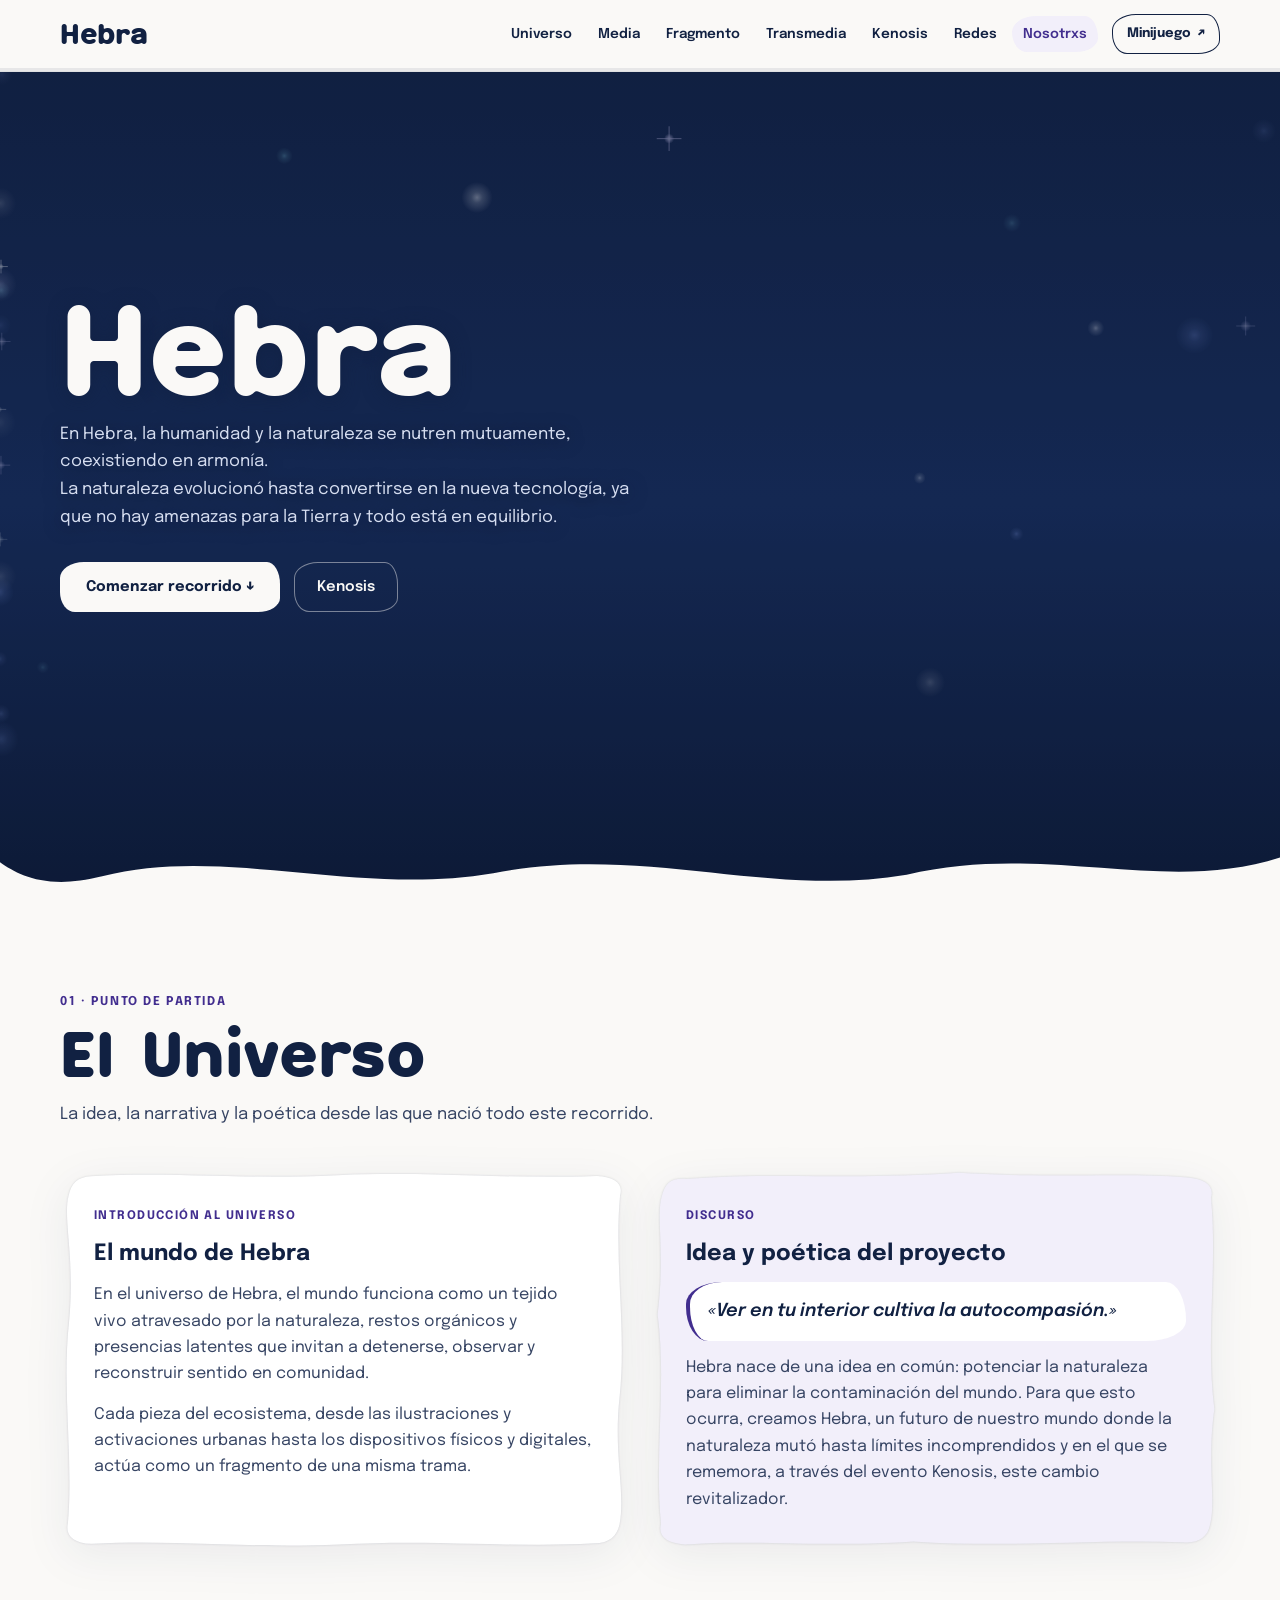
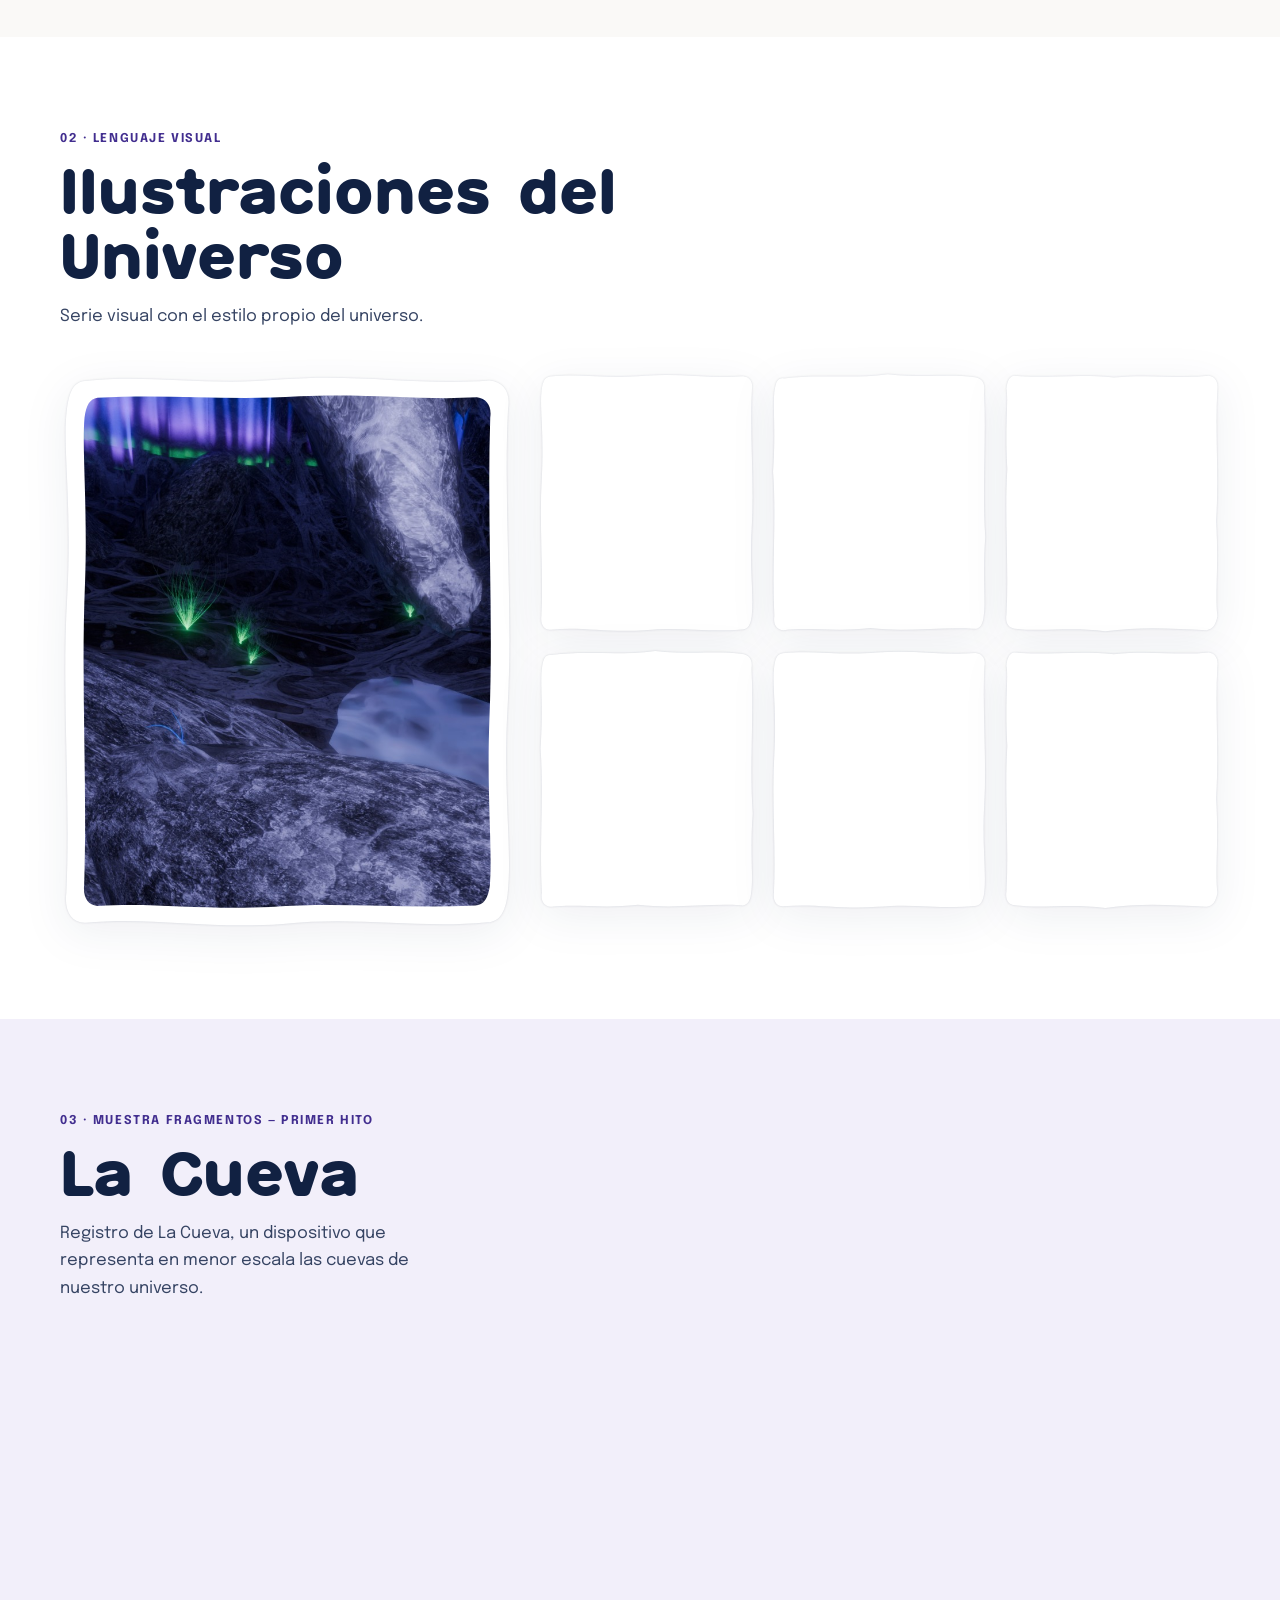
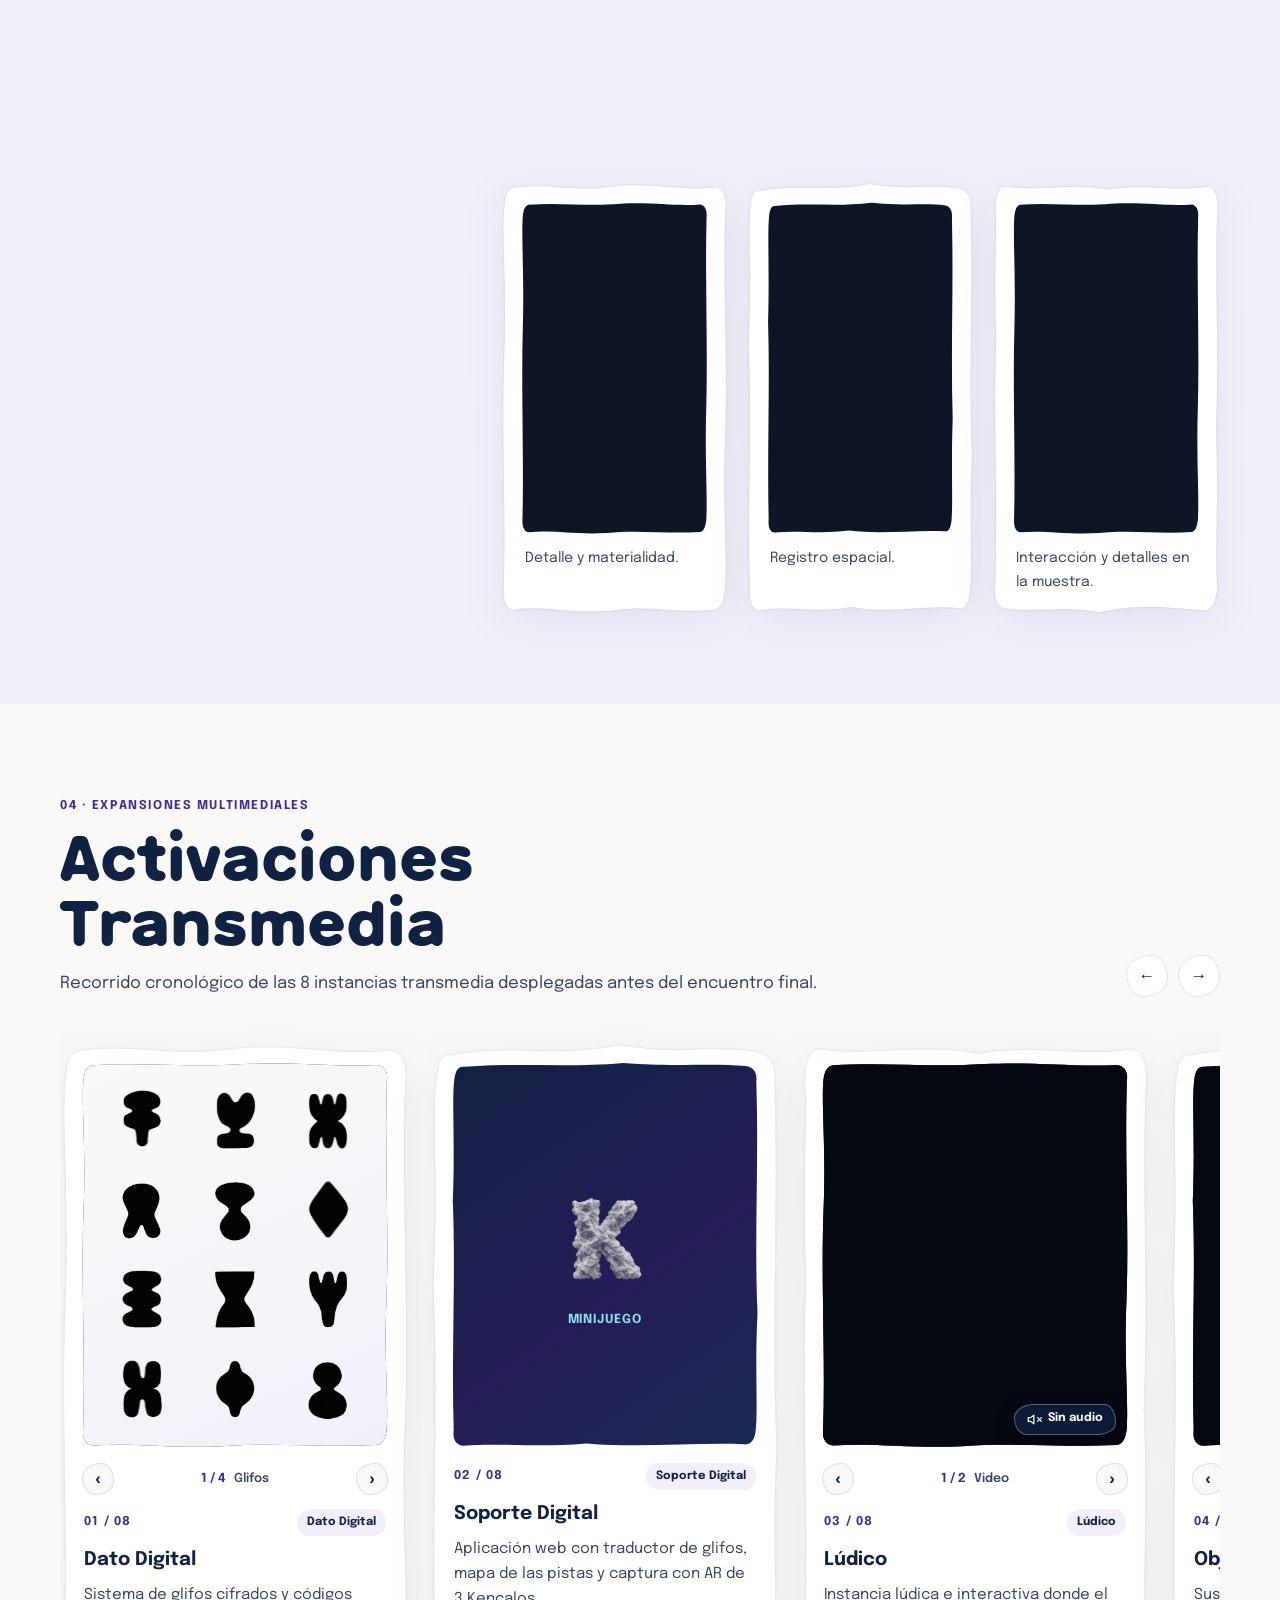
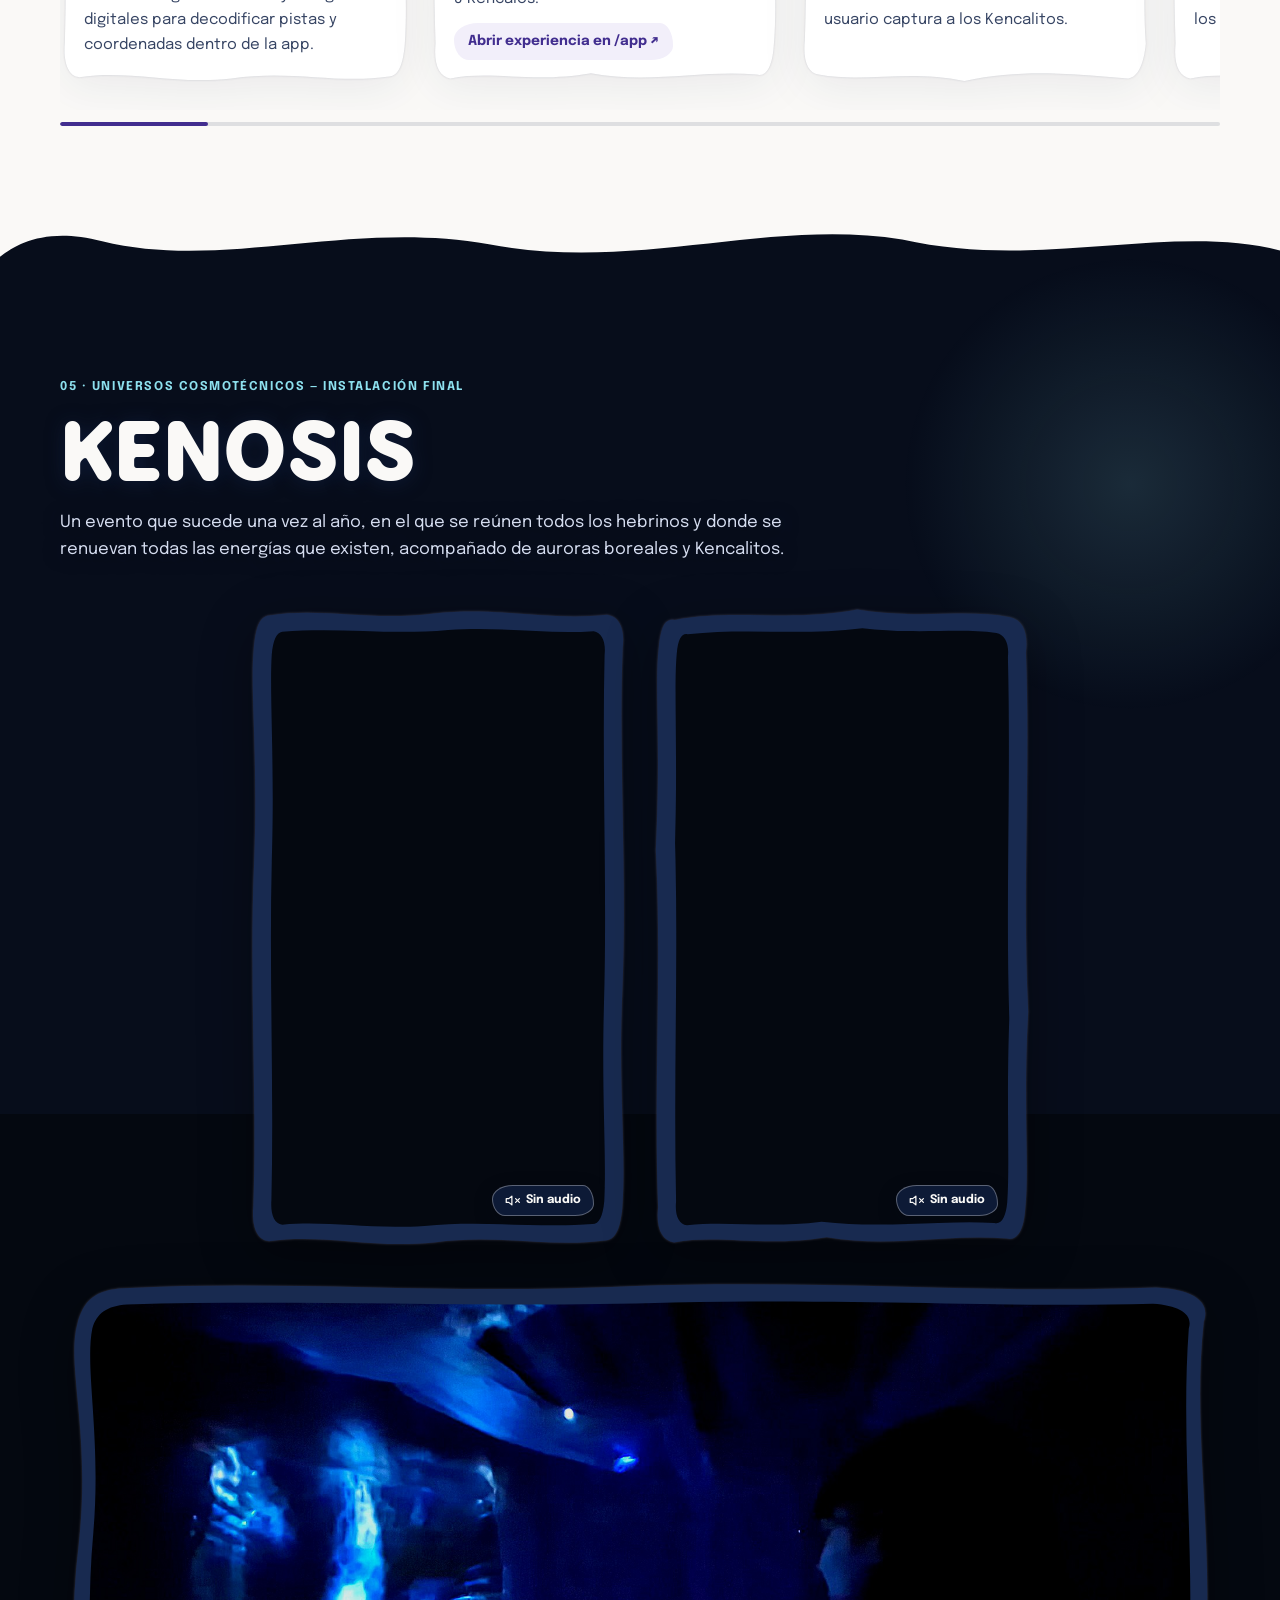
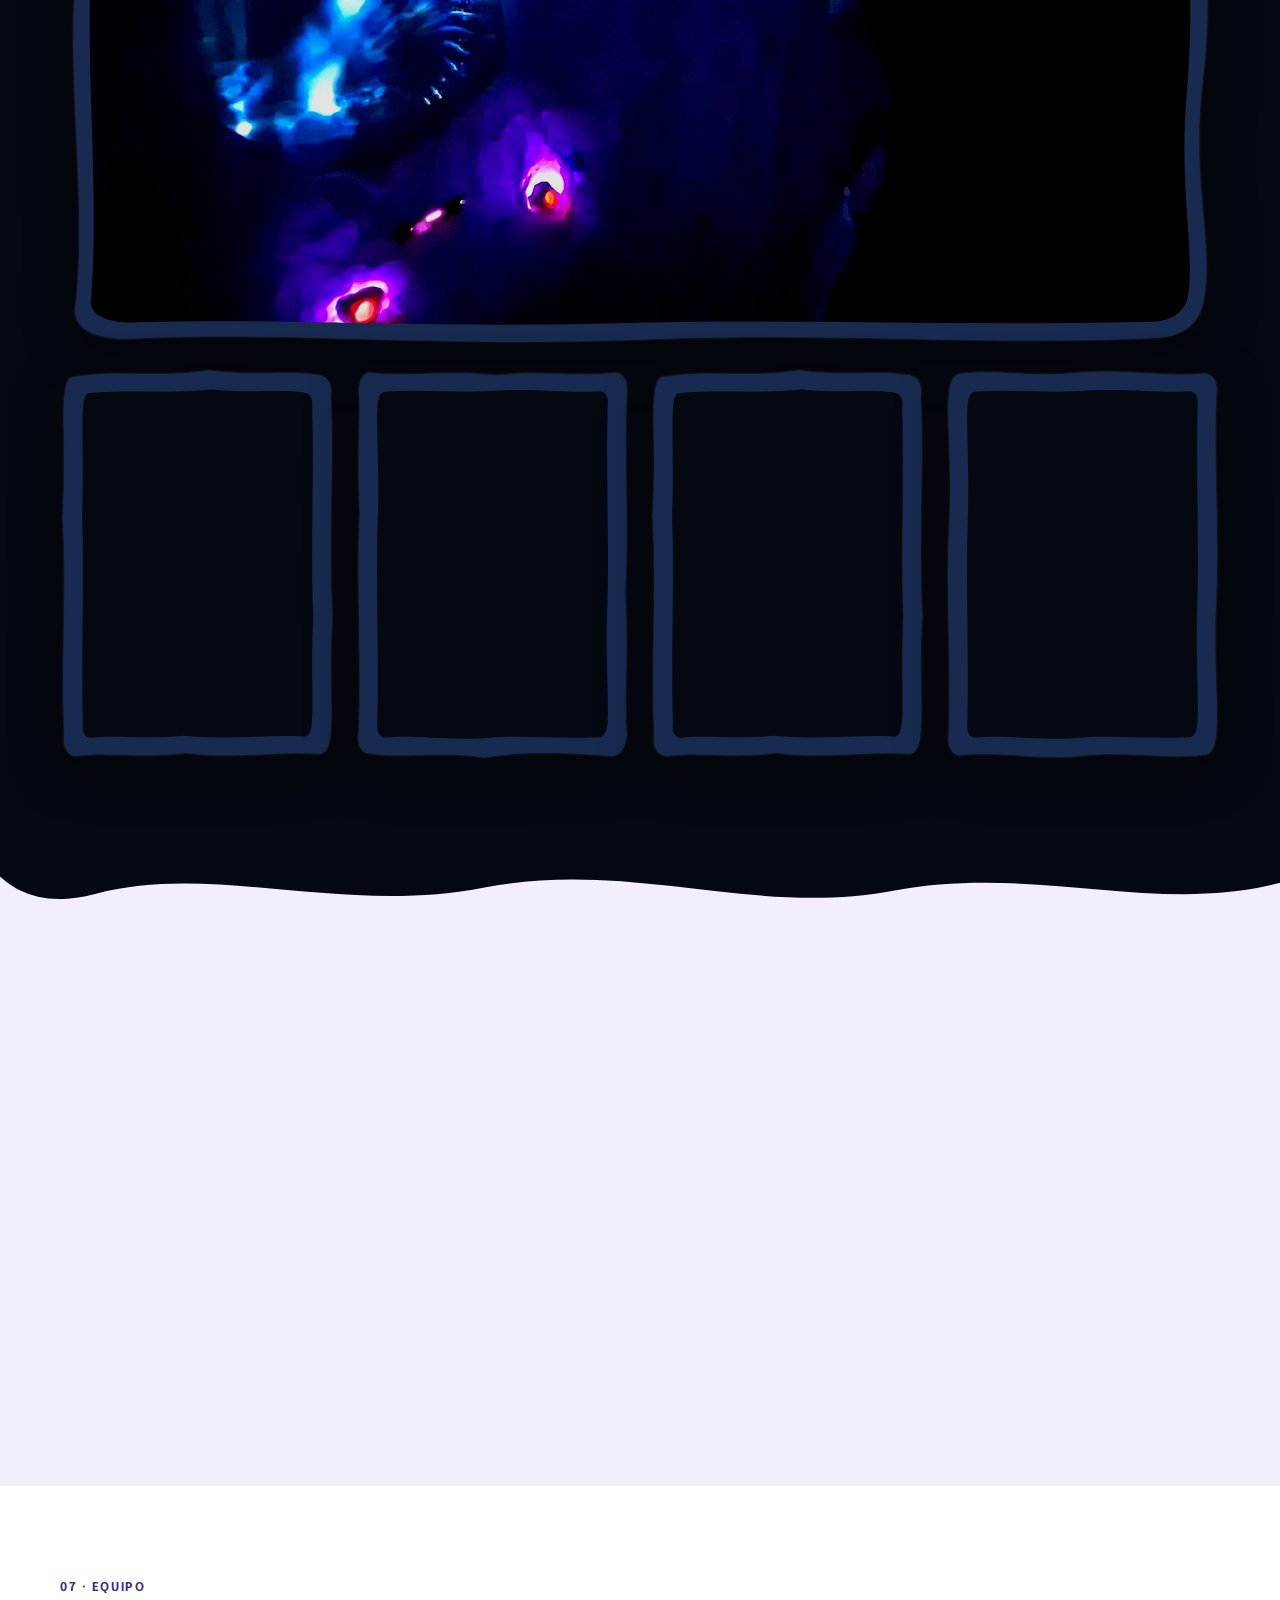
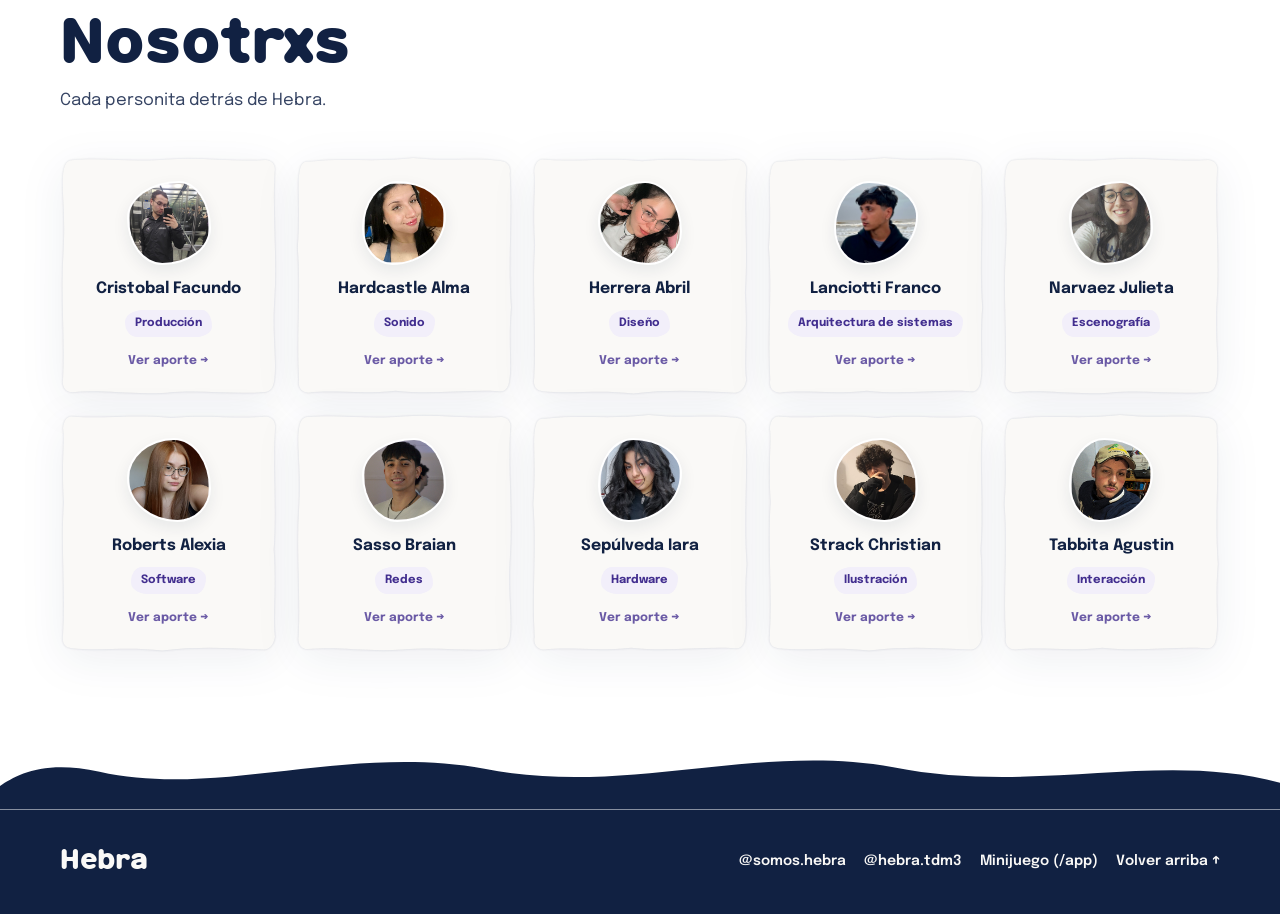
==== commit bb02ccc7: "V4.1" ====
--- a/index.html
+++ b/index.html
@@ -367,7 +367,6 @@
           </header>
 
           <div class="timeline-actions">
-            <span class="timeline-counter" id="transmedia-counter">01 / 08</span>
             <button type="button" class="timeline-arrow-btn" id="btn-transmedia-prev"
               aria-label="Activación anterior">←</button>
             <button type="button" class="timeline-arrow-btn" id="btn-transmedia-next"
@@ -946,6 +945,11 @@
               turbulencia visual a medida que los haces se aproximan, detone el avance al tocarse brevemente y mantenga
               el haz en espera momentánea cuando el sensor pierde una mano al juntarse las extremidades. También integré
               la lógica de audio para sostener la música base de cada secuencia.
+              <span class="team-bio-links">
+                <a class="team-bio-link"
+                  href="https://drive.google.com/drive/folders/1YA32yuaHdQQGkWJ0w2rl30nIT5LADPD8"
+                  target="_blank" rel="noopener noreferrer">Ver carpeta en Drive ↗</a>
+              </span>
             </p>
           </article>
 
@@ -1070,8 +1074,7 @@
               Fueron modelados, texturados, riggeados y animados en Blender, cada uno con una silueta y personalidad
               únicas, haciendo referencia a ese tipo de energía que se condensó en esa forma.
               <span class="team-bio-links">
-                <a class="team-bio-link"
-                  href="https://drive.google.com/drive/folders/1B6iOQgrY0jHQxLFS4krBpecggpO6QtOE"
+                <a class="team-bio-link" href="https://drive.google.com/drive/folders/1B6iOQgrY0jHQxLFS4krBpecggpO6QtOE"
                   target="_blank" rel="noopener noreferrer">Ver carpeta en Drive ↗</a>
               </span>
             </p>
--- a/landing.css
+++ b/landing.css
@@ -1011,13 +1011,6 @@
   display: flex;
   align-items: center;
   gap: 10px;
-}
-
-.timeline-counter {
-  font-size: 0.86rem;
-  font-weight: 700;
-  color: var(--accent-purple);
-  margin-right: 4px;
 }
 
 .timeline-arrow-btn {
